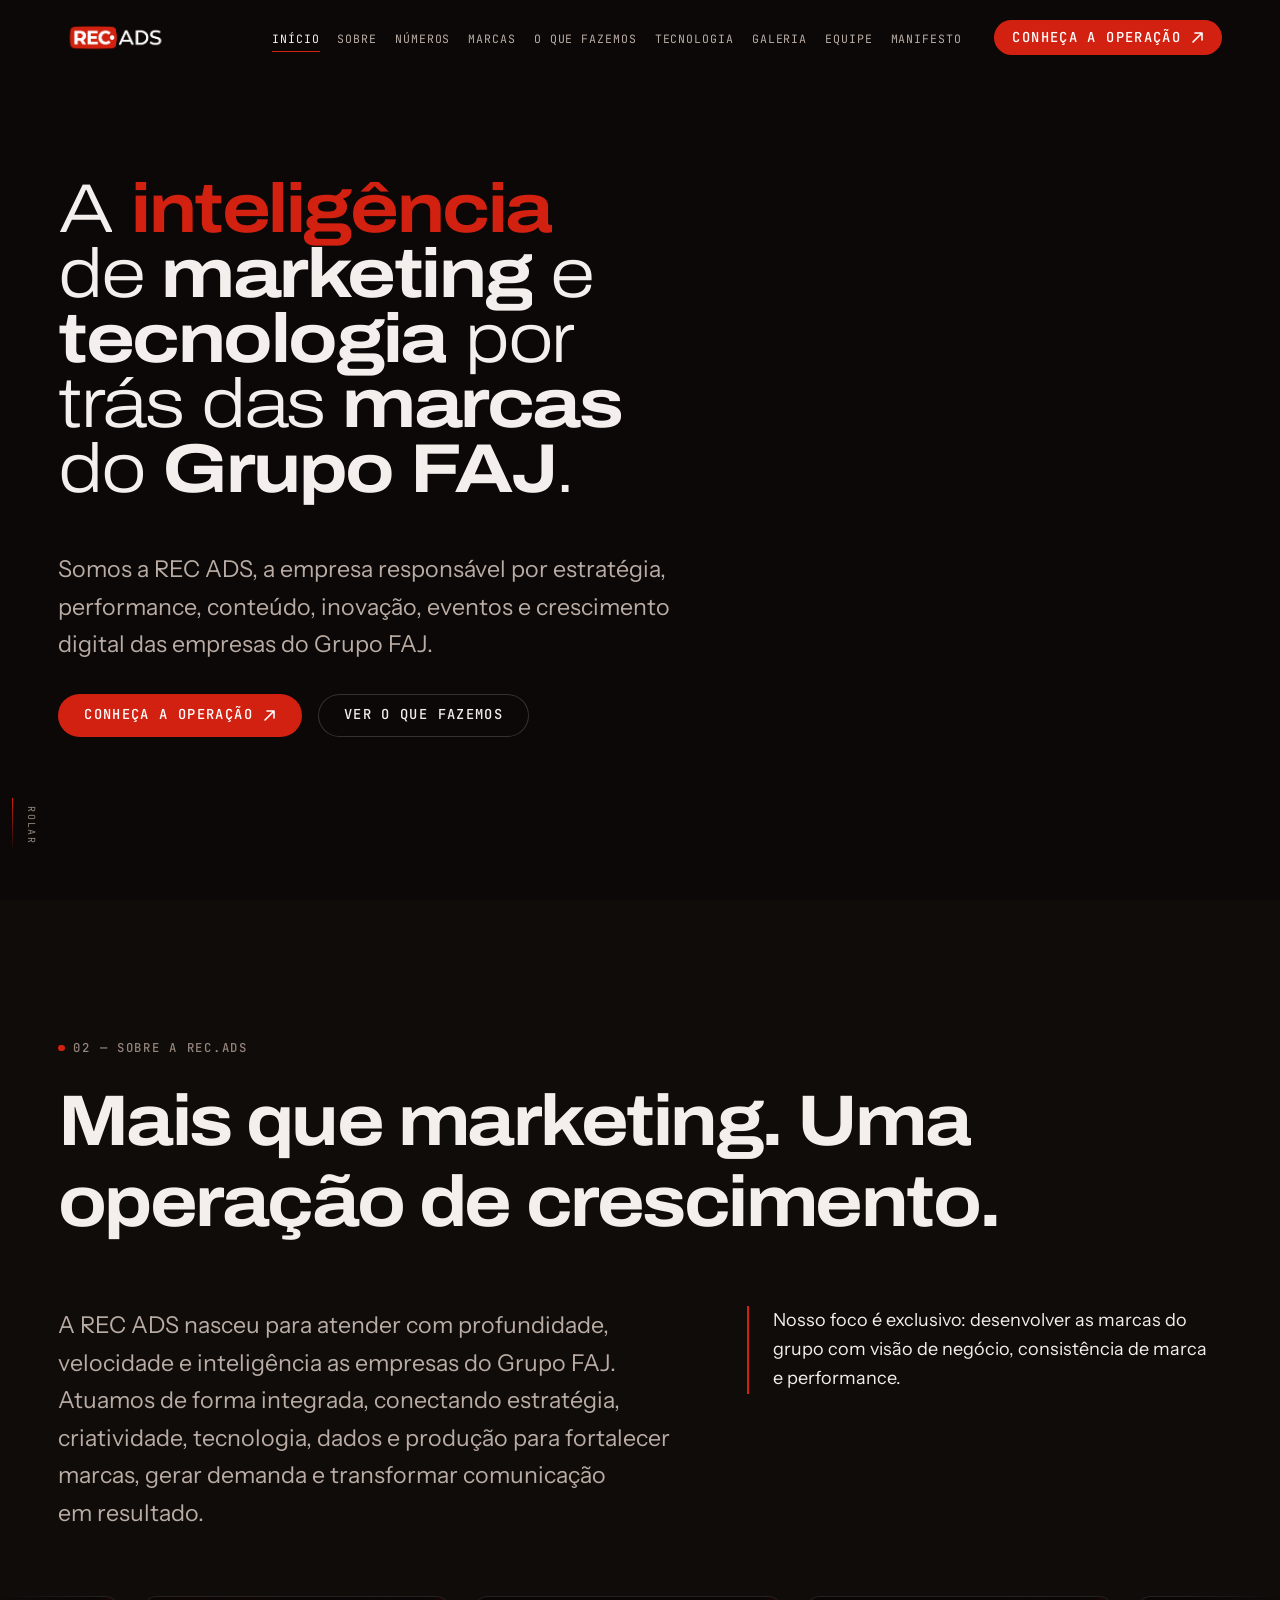
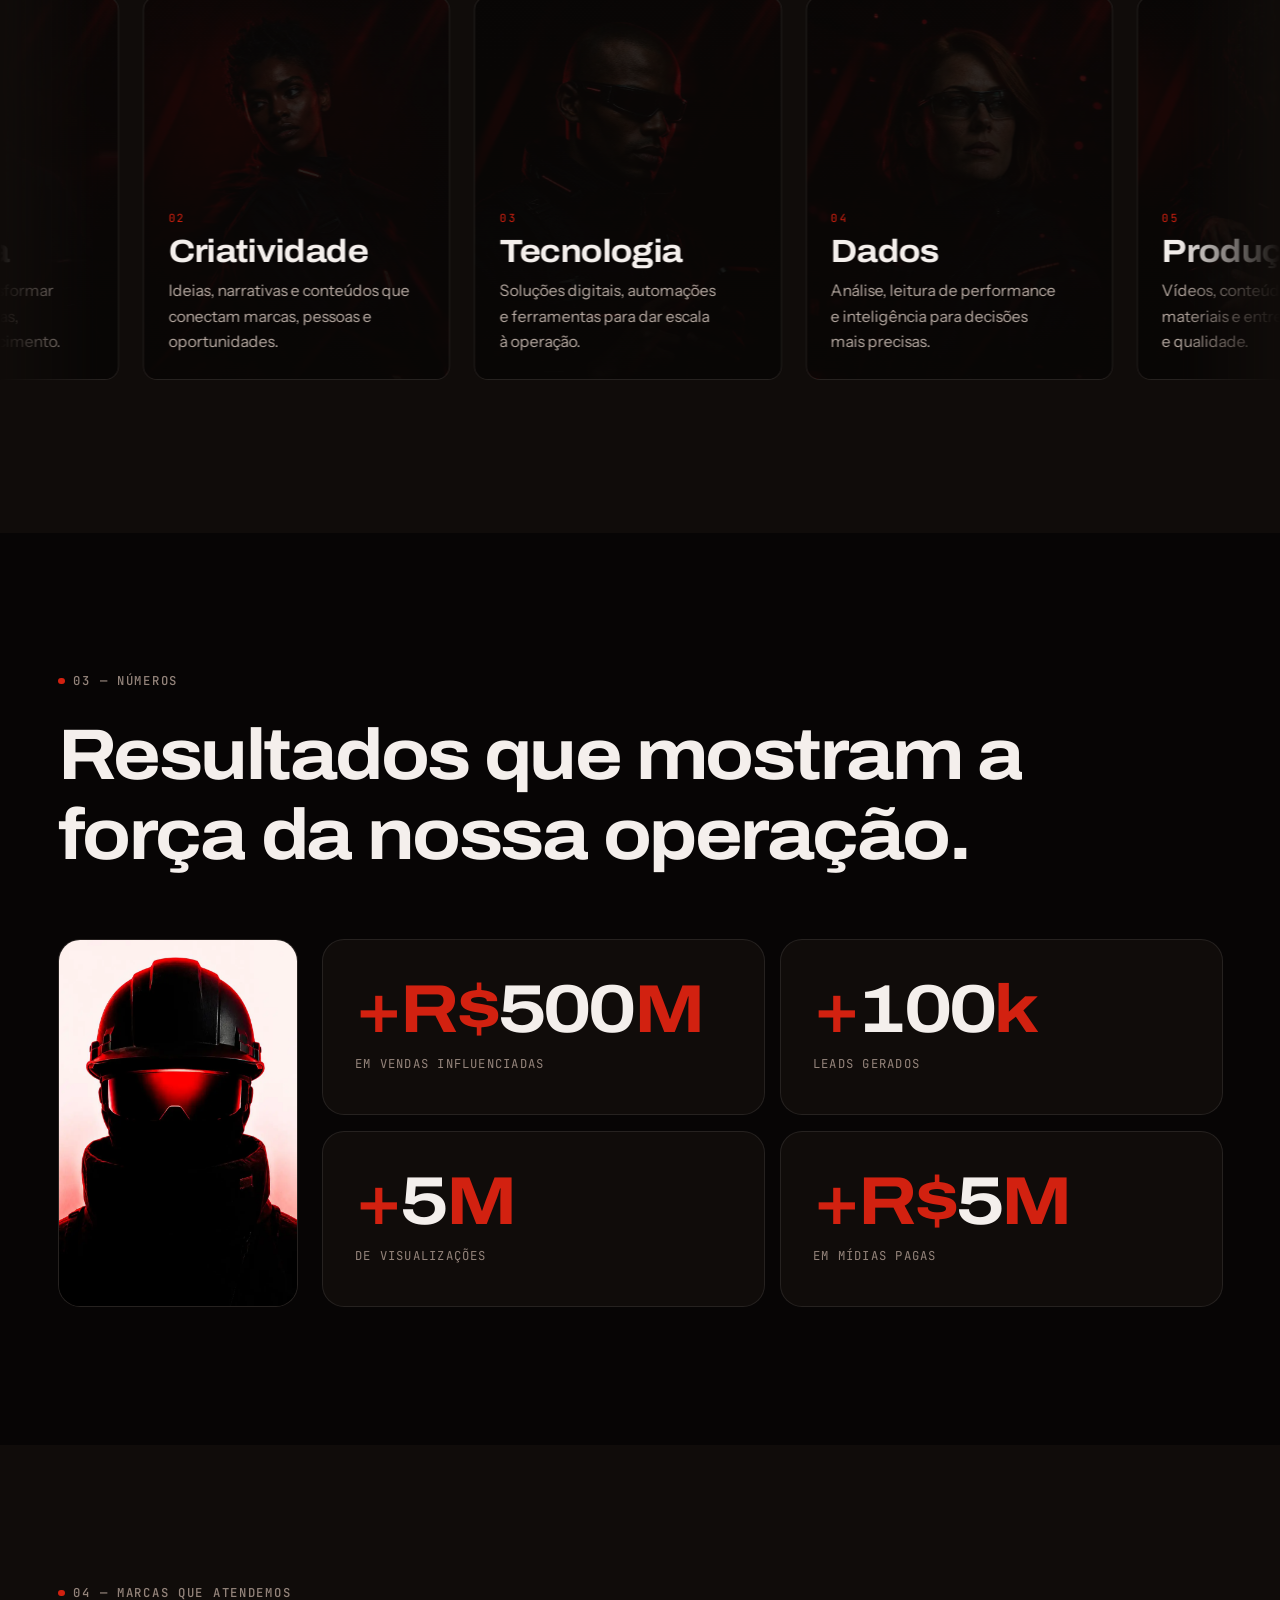
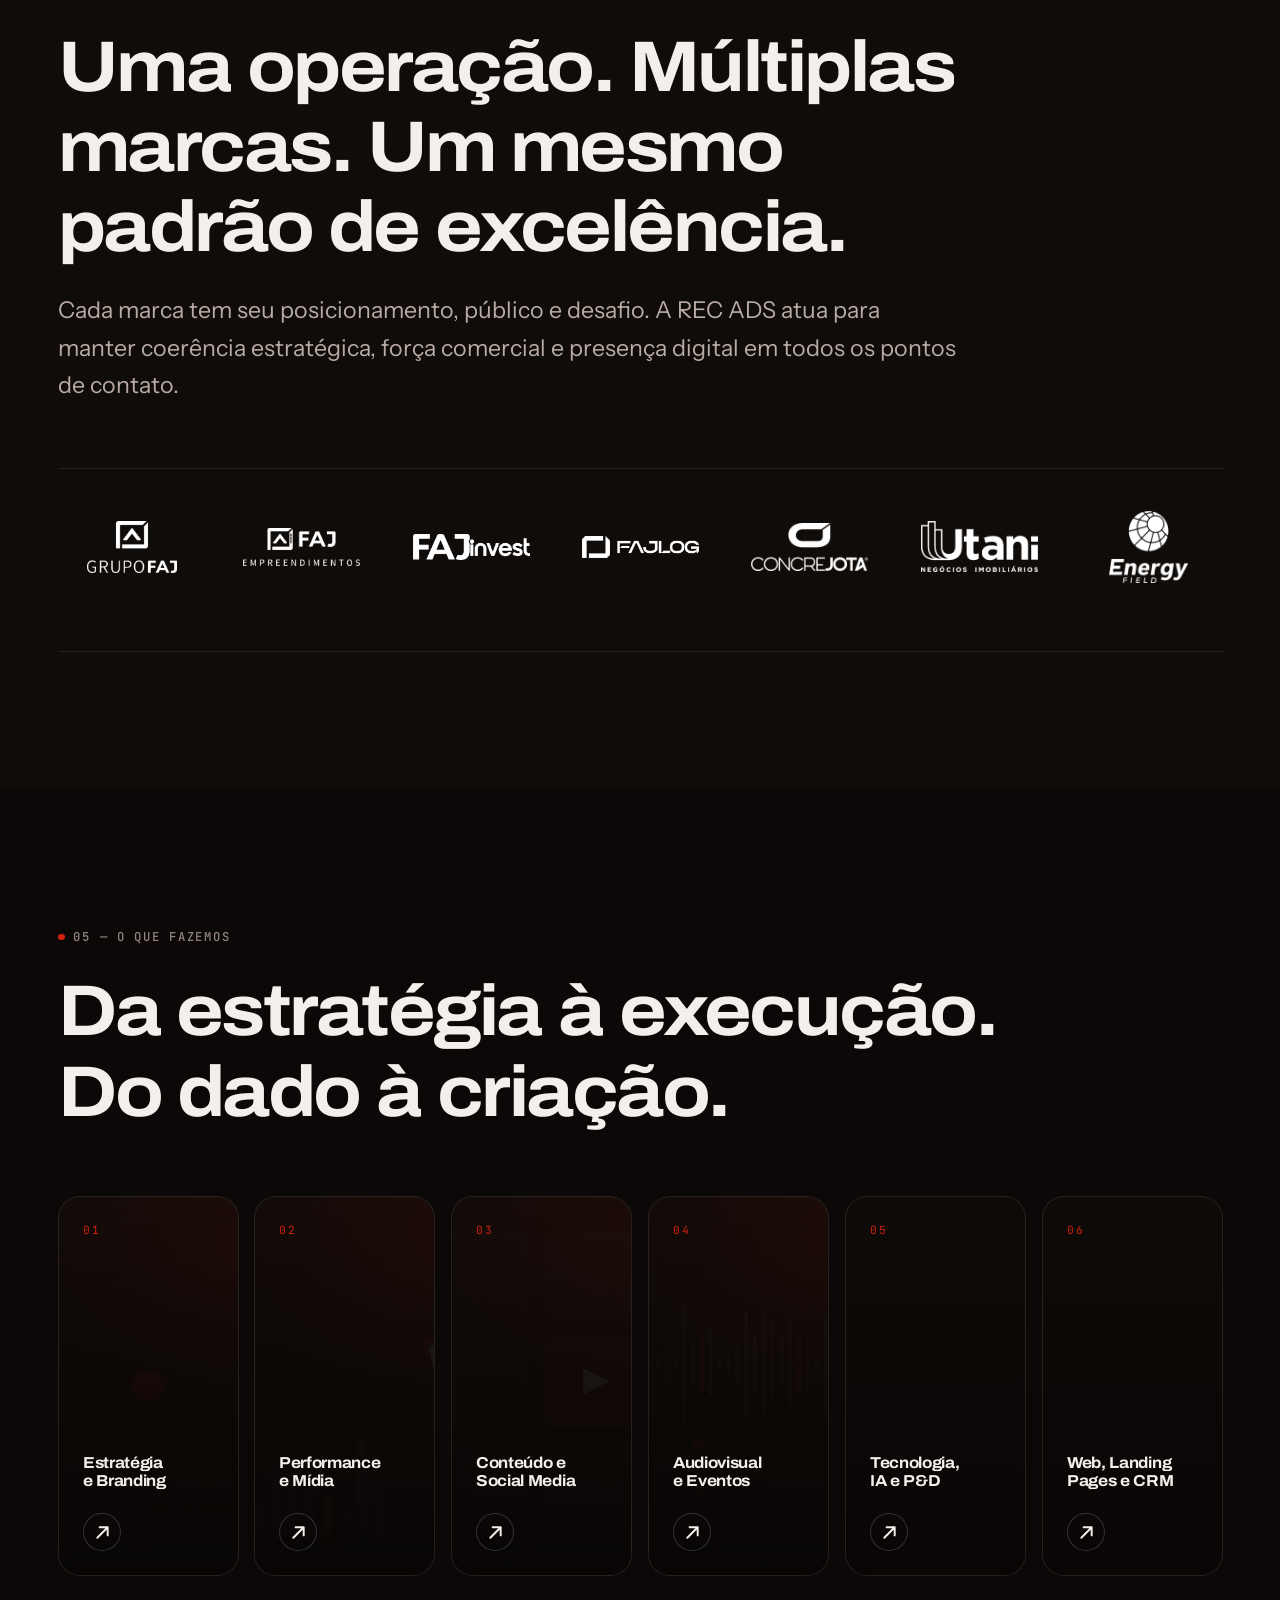
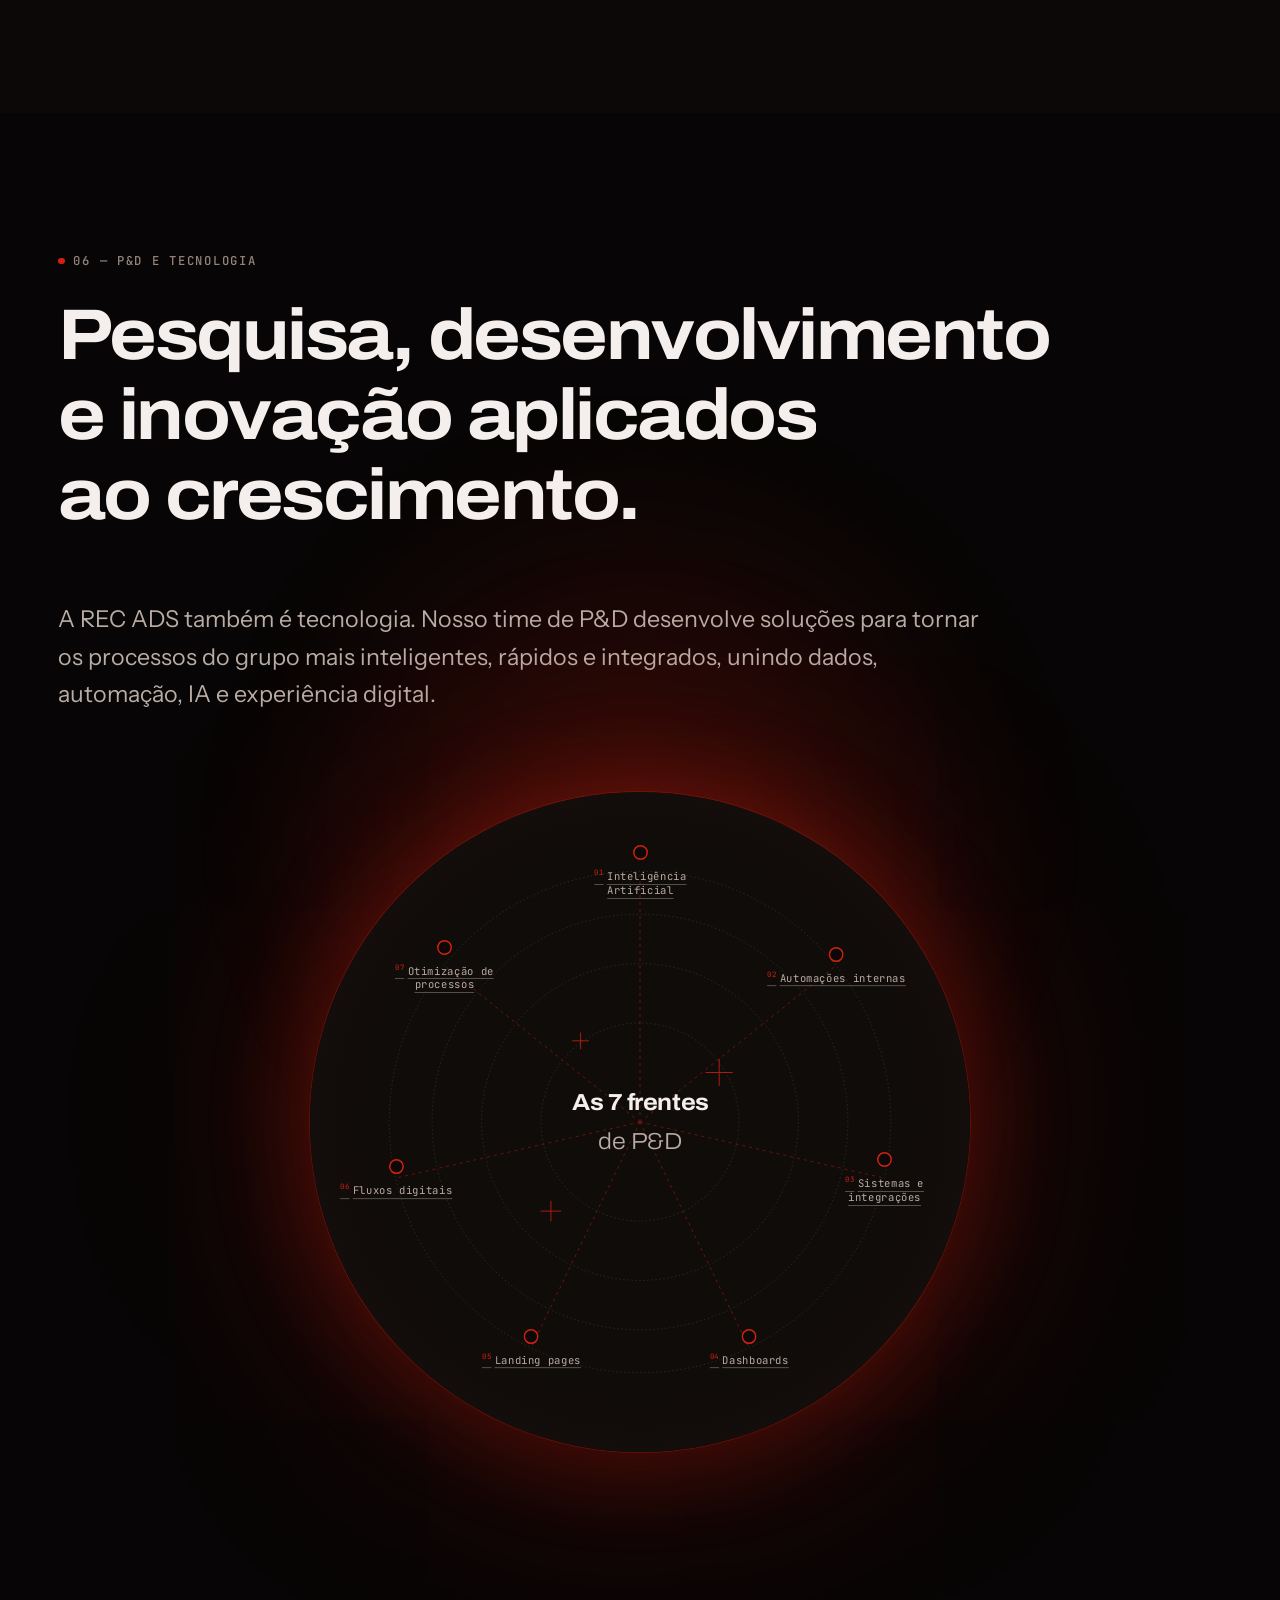
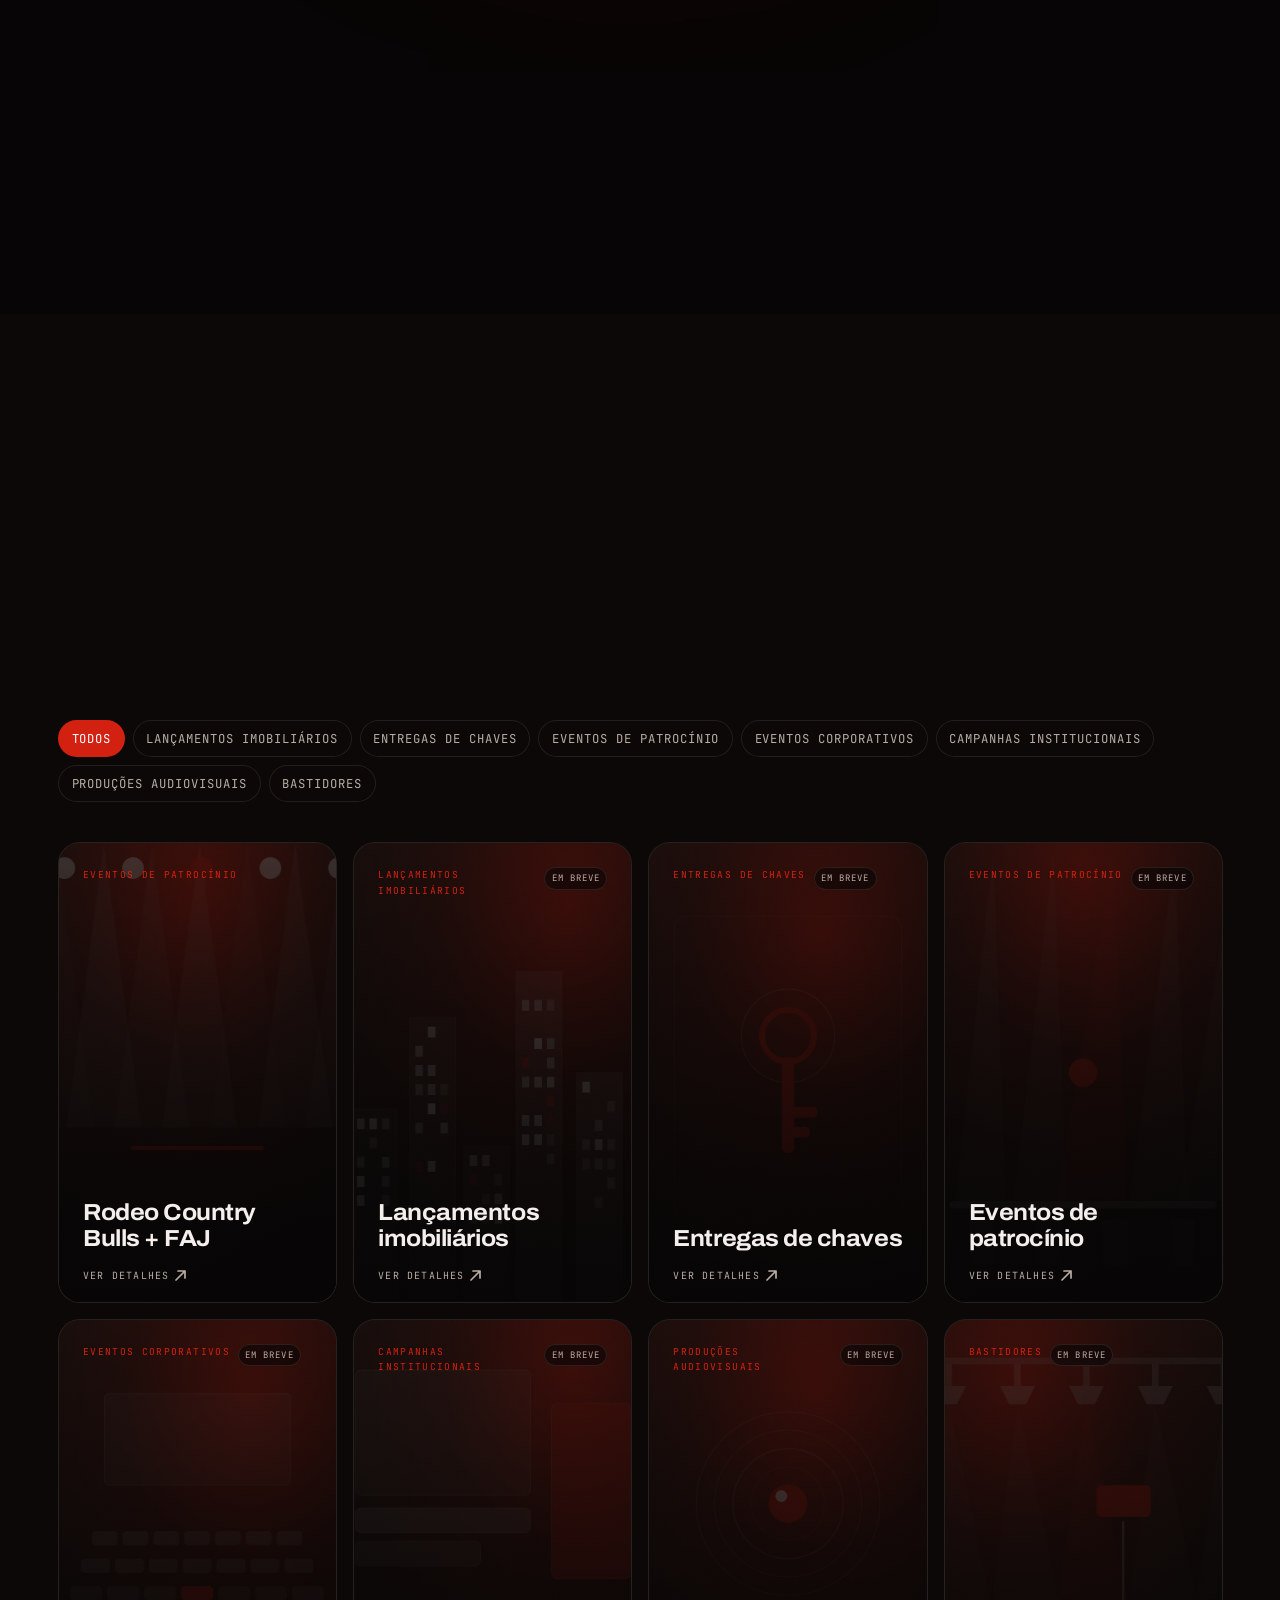
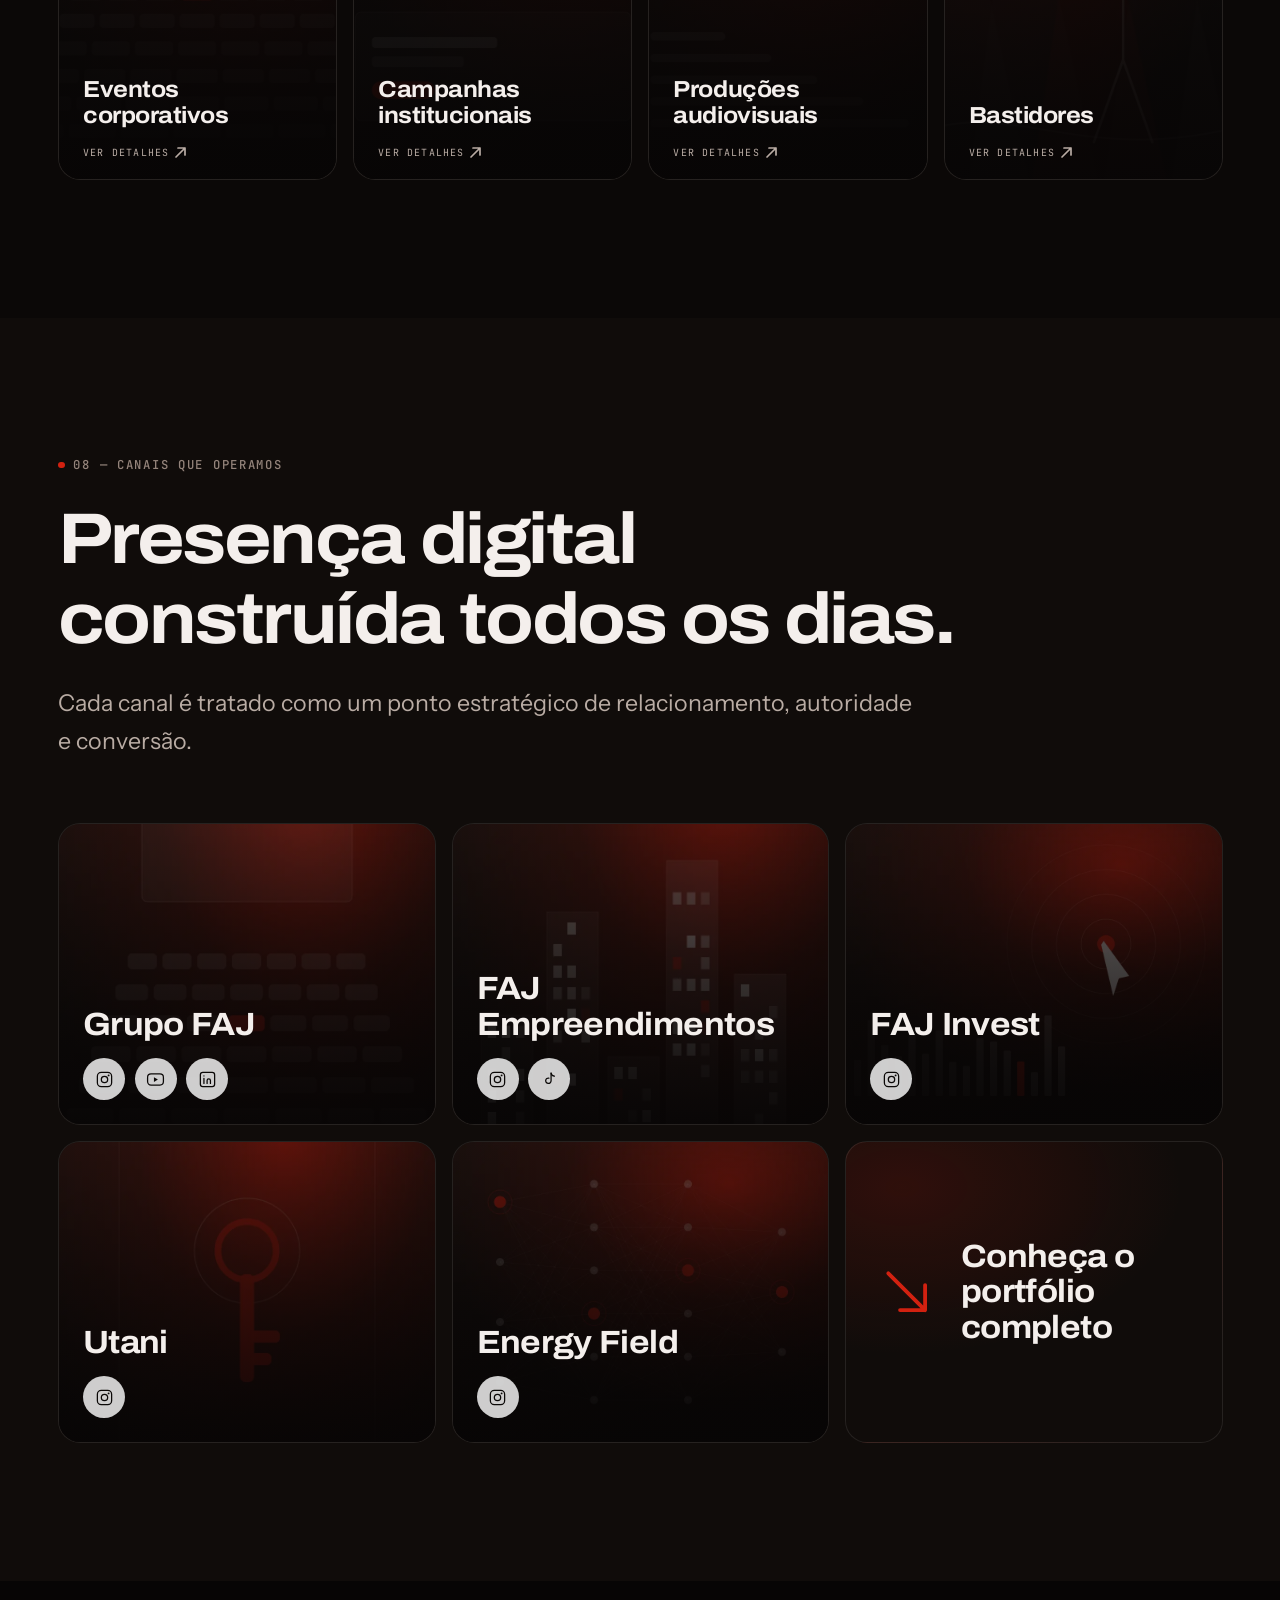
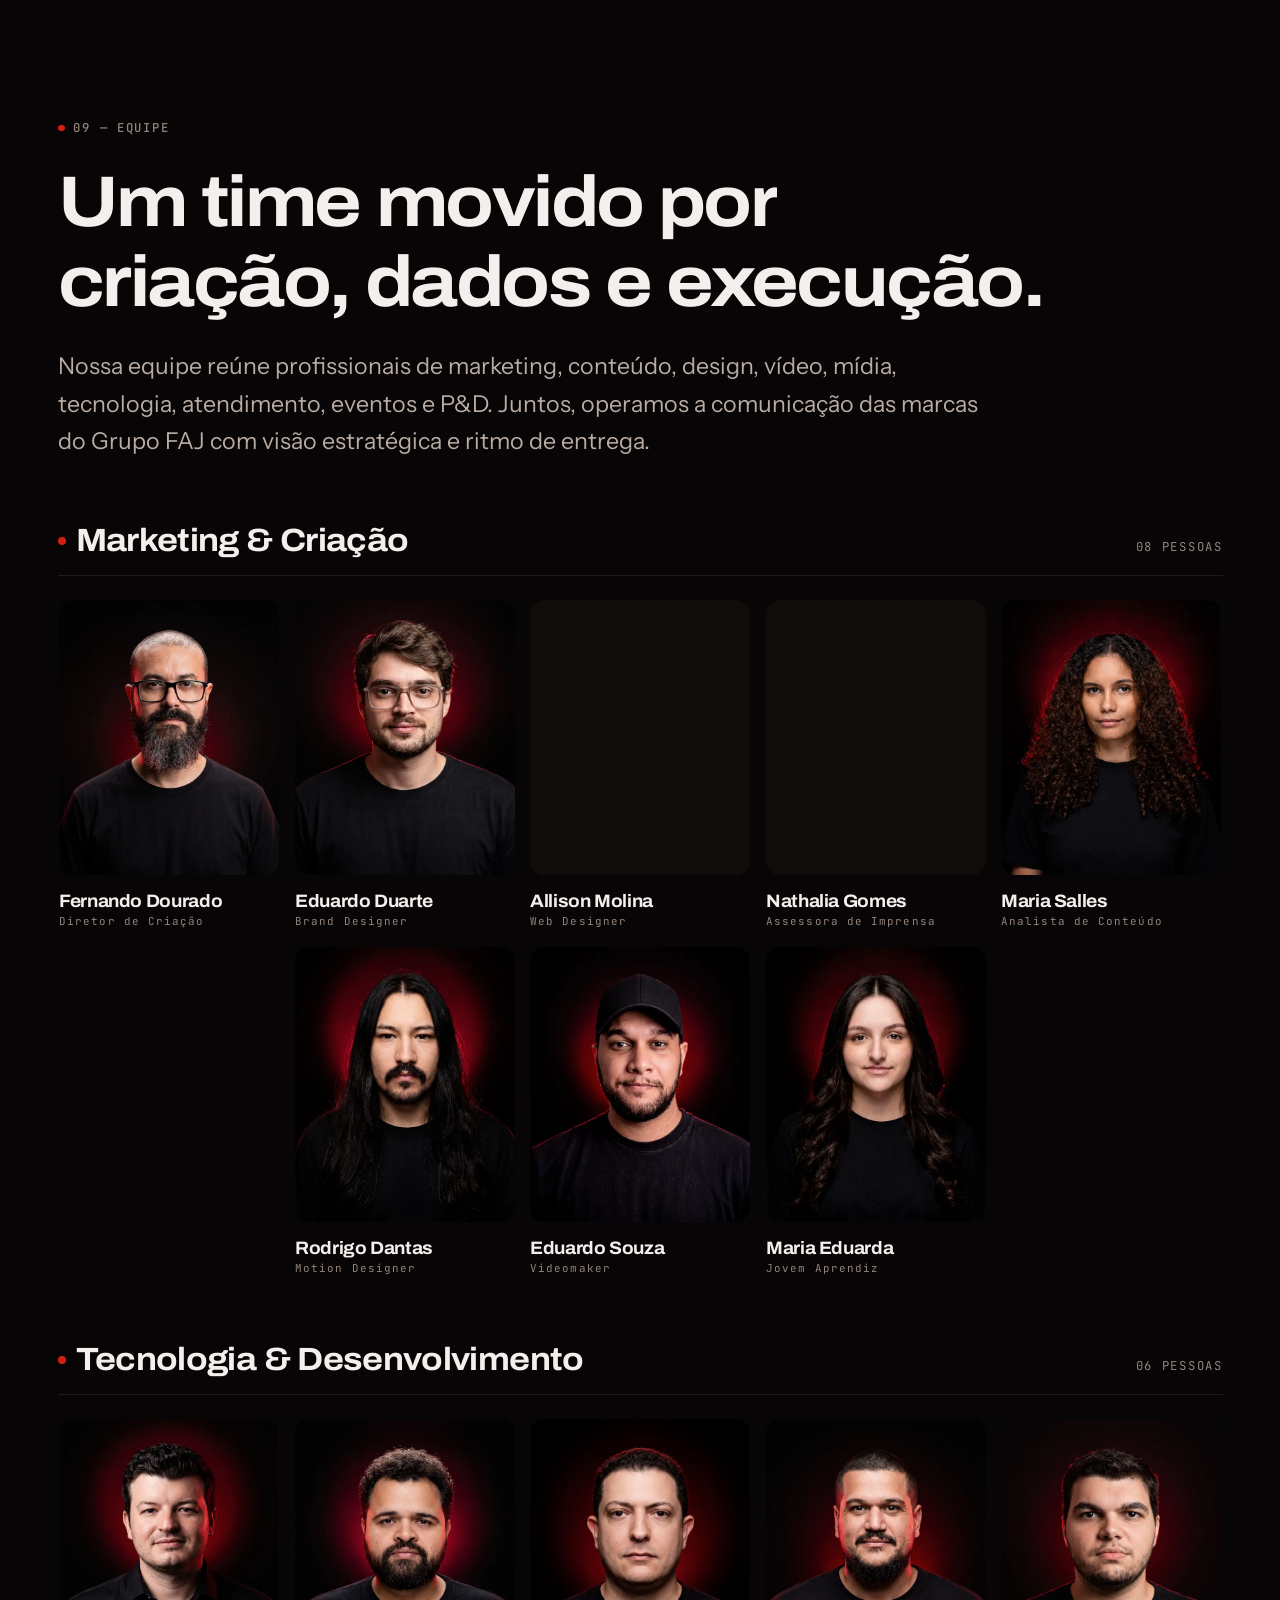
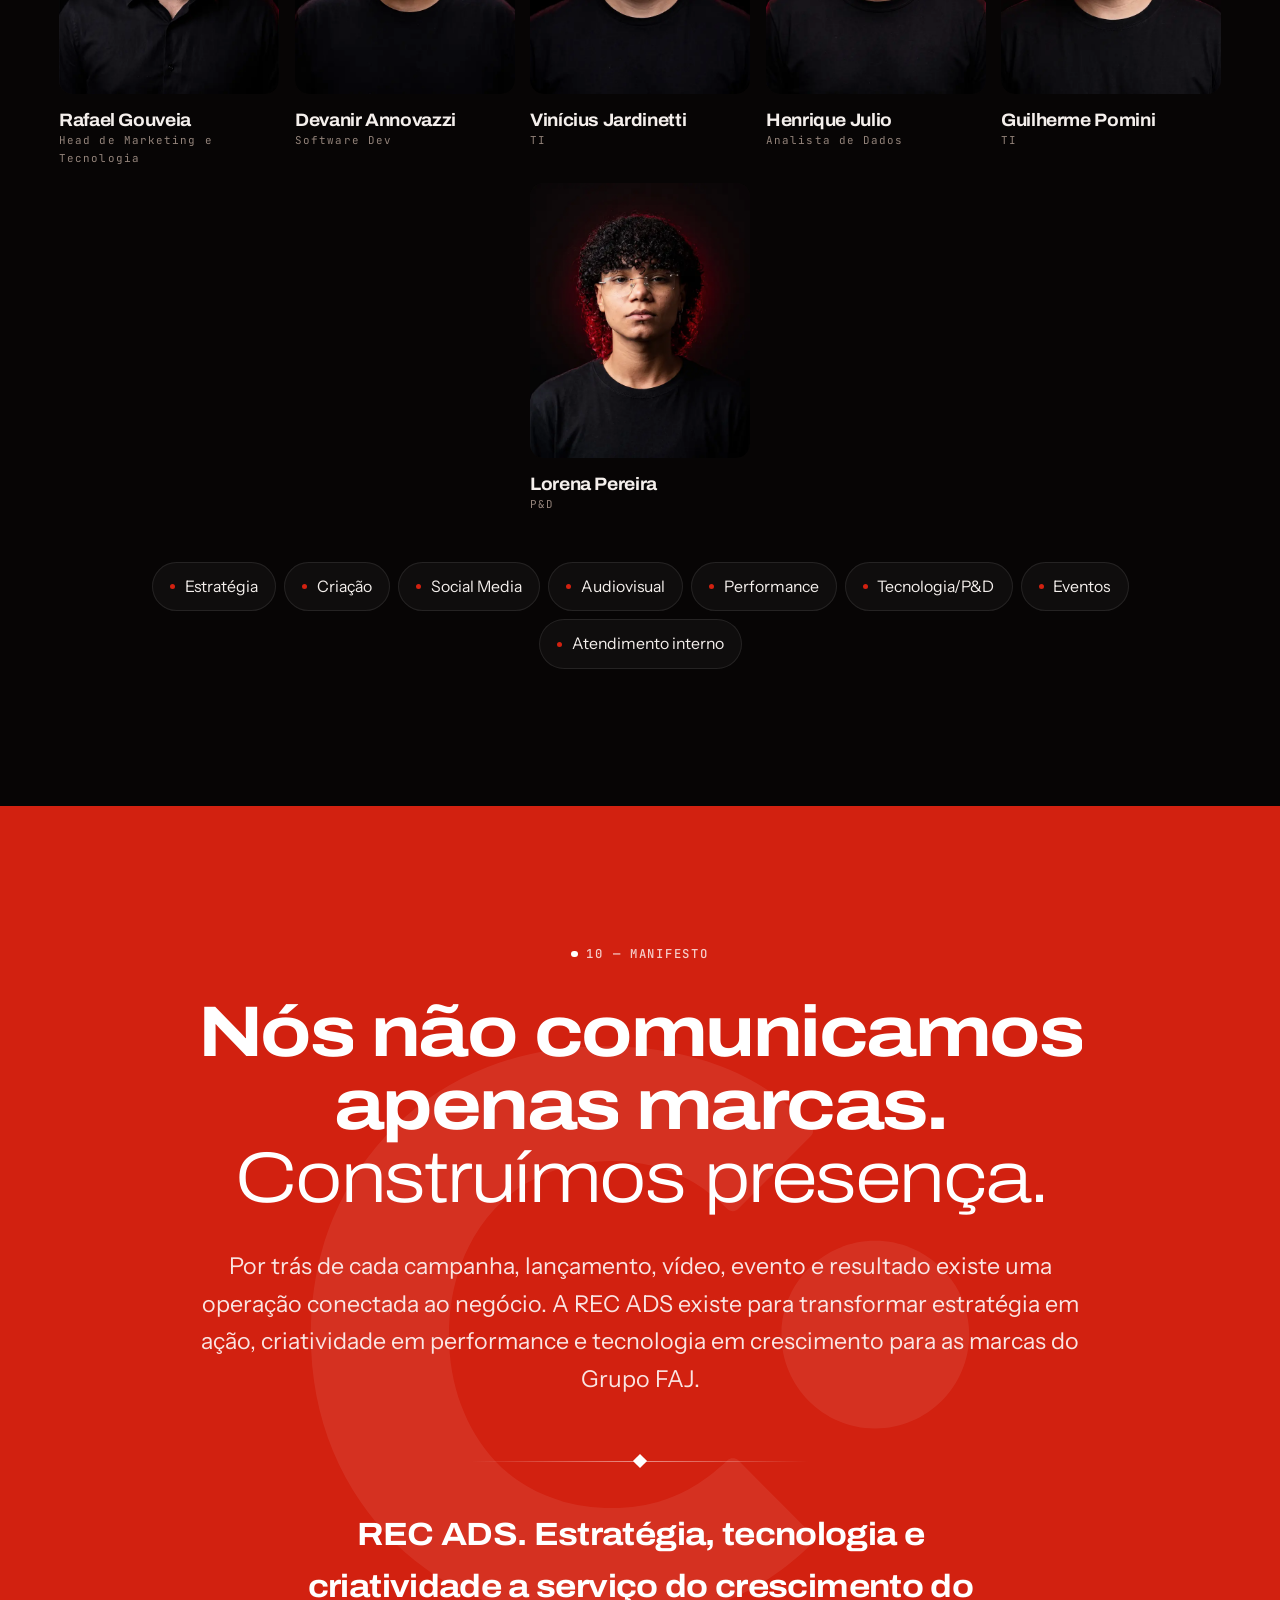
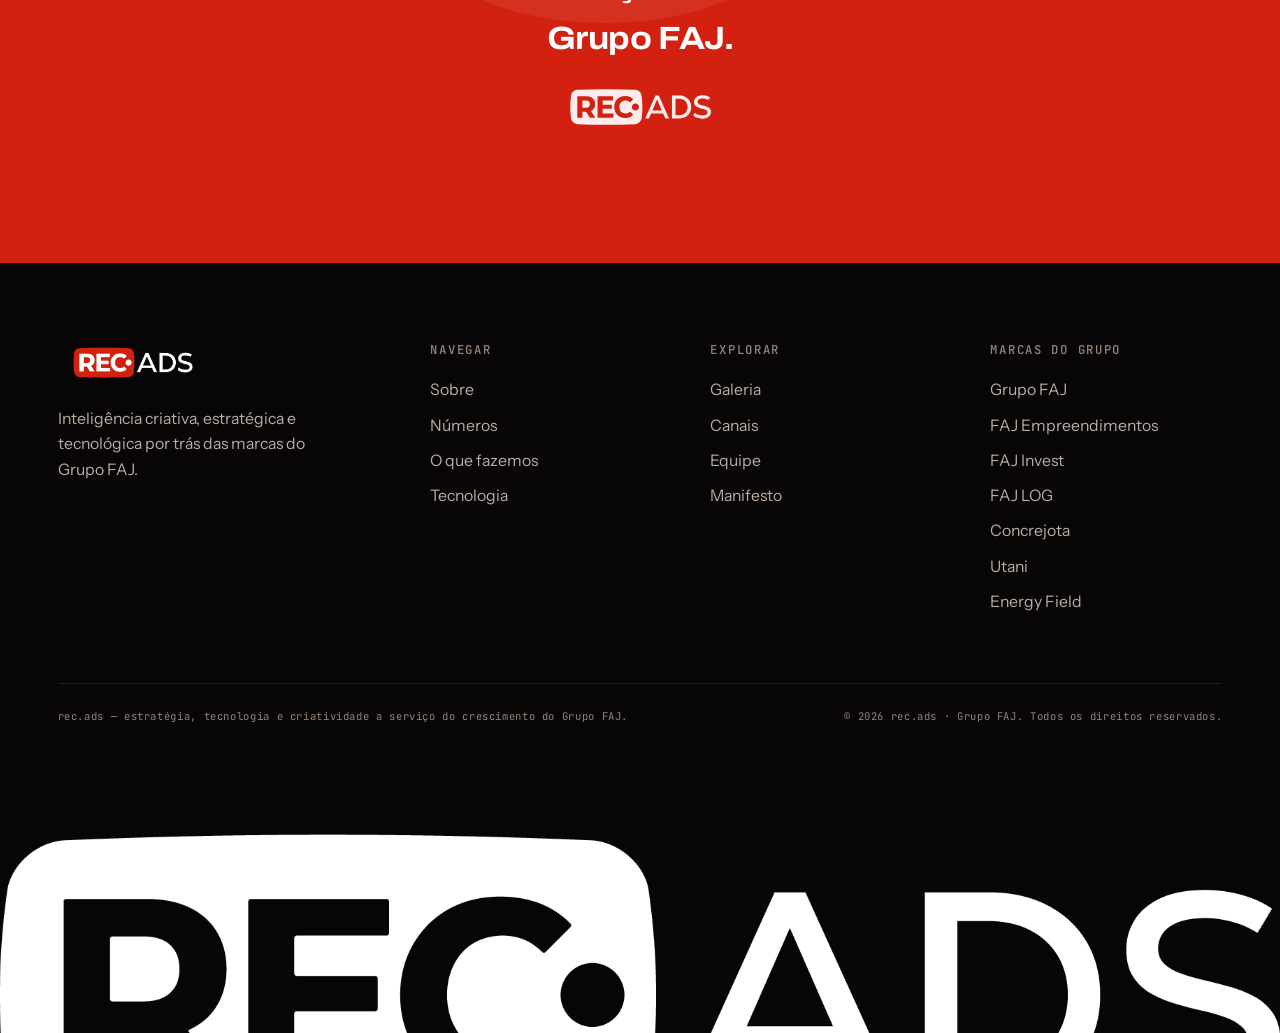
==== docs/index.html @ f7f96b5b "Hero so' com a imagem; numeros com sufixo curto Hero Saem a malha de fundo, o brilho vermelho e os c" ====
<!DOCTYPE html>
<html lang="pt-BR">
<head>
<meta charset="utf-8">
<meta name="viewport" content="width=device-width, initial-scale=1">
<title>rec.ads | Inteligência de Marketing e Tecnologia do Grupo FAJ</title>
<meta name="description" content="A rec.ads é a inteligência criativa, estratégica e tecnológica por trás das marcas do Grupo FAJ, unindo marketing, dados, produção, performance, P&amp;D, eventos e inovação.">
<meta name="theme-color" content="#0b0807">
<meta name="robots" content="index, follow">
<link rel="canonical" href="https://recads.com.br/">

<!-- Open Graph / Twitter -->
<meta property="og:type" content="website">
<meta property="og:locale" content="pt_BR">
<meta property="og:site_name" content="rec.ads">
<meta property="og:title" content="rec.ads | Inteligência de Marketing e Tecnologia do Grupo FAJ">
<meta property="og:description" content="A rec.ads é a inteligência criativa, estratégica e tecnológica por trás das marcas do Grupo FAJ, unindo marketing, dados, produção, performance, P&amp;D, eventos e inovação.">
<meta property="og:url" content="https://recads.com.br/">
<meta property="og:image" content="assets/og/recads-og.png">
<meta property="og:image:width" content="1200">
<meta property="og:image:height" content="630">
<meta property="og:image:alt" content="rec.ads — inteligência criativa, estratégica e tecnológica do Grupo FAJ">
<meta name="twitter:card" content="summary_large_image">
<meta name="twitter:title" content="rec.ads | Inteligência de Marketing e Tecnologia do Grupo FAJ">
<meta name="twitter:description" content="A inteligência criativa, estratégica e tecnológica por trás das marcas do Grupo FAJ.">
<meta name="twitter:image" content="assets/og/recads-og.png">

<link rel="icon" href="assets/logo/favicon.svg" type="image/svg+xml">
<link rel="apple-touch-icon" href="assets/logo/favicon.svg">

<link rel="preconnect" href="https://fonts.googleapis.com">
<link rel="preconnect" href="https://fonts.gstatic.com" crossorigin>
<link rel="stylesheet" href="https://fonts.googleapis.com/css2?family=Archivo:wdth,wght@62..125,100..900&family=Instrument+Sans:wght@400..700&family=JetBrains+Mono:wght@400;500&display=swap">

<link rel="stylesheet" href="assets/css/tokens.css">
<link rel="stylesheet" href="assets/css/style.css">

<script type="application/ld+json">
{
  "@context": "https://schema.org",
  "@type": "Organization",
  "name": "rec.ads",
  "alternateName": "REC.ADS",
  "url": "https://recads.com.br/",
  "logo": "assets/logo/recads-horizontal.svg",
  "description": "Empresa do Grupo FAJ responsável por marketing, tecnologia, dados, produção, performance, P&D, eventos e inteligência de marca.",
  "parentOrganization": { "@type": "Organization", "name": "Grupo FAJ" }
}
</script>
</head>

<body>
<a class="skip-link" href="#main">Pular para o conteúdo</a>

<!-- ====================================================== HEADER ======== -->
<header class="header" id="header">
  <div class="wrap header__inner">
    <!-- lockup oficial enviado pelo cliente -->
    <a class="header__logo" href="#inicio" aria-label="rec.ads — início">
      <picture>
        <source type="image/webp" srcset="assets/logo/logotipo-rec-ads.webp">
        <img src="assets/logo/logotipo-rec-ads.png" alt="rec.ads" width="949" height="246">
      </picture>
    </a>

    <nav class="nav" aria-label="Navegação principal">
      <ul class="nav__list">
        <li><a class="nav__link" href="#inicio">Início</a></li>
        <li><a class="nav__link" href="#sobre">Sobre</a></li>
        <li><a class="nav__link" href="#numeros">Números</a></li>
        <li><a class="nav__link" href="#marcas">Marcas</a></li>
        <li><a class="nav__link" href="#fazemos">O que fazemos</a></li>
        <li><a class="nav__link" href="#tecnologia">Tecnologia</a></li>
        <li><a class="nav__link" href="#galeria">Galeria</a></li>
        <li><a class="nav__link" href="#equipe">Equipe</a></li>
        <li><a class="nav__link" href="#manifesto">Manifesto</a></li>
      </ul>
    </nav>

    <a class="btn btn--sm header__cta" href="#sobre">
      Conheça a operação
      <svg class="btn__arrow" width="13" height="13" viewBox="0 0 13 13" fill="none" aria-hidden="true">
        <path d="M2 11 11 2M11 2H4M11 2v7" stroke="currentColor" stroke-width="1.6" stroke-linecap="round" stroke-linejoin="round"/>
      </svg>
    </a>

    <button class="burger" id="burger" aria-label="Abrir menu" aria-expanded="false" aria-controls="menu">
      <span></span><span></span><span></span>
    </button>
  </div>
</header>

<!-- menu mobile -->
<div class="menu" id="menu" aria-hidden="true">
  <nav aria-label="Navegação mobile">
    <ul class="menu__list">
      <li><a class="menu__link" href="#inicio"><span class="menu__num">01</span> Início</a></li>
      <li><a class="menu__link" href="#sobre"><span class="menu__num">02</span> Sobre</a></li>
      <li><a class="menu__link" href="#numeros"><span class="menu__num">03</span> Números</a></li>
      <li><a class="menu__link" href="#marcas"><span class="menu__num">04</span> Marcas</a></li>
      <li><a class="menu__link" href="#fazemos"><span class="menu__num">05</span> O que fazemos</a></li>
      <li><a class="menu__link" href="#tecnologia"><span class="menu__num">06</span> Tecnologia</a></li>
      <li><a class="menu__link" href="#galeria"><span class="menu__num">07</span> Galeria</a></li>
      <li><a class="menu__link" href="#equipe"><span class="menu__num">08</span> Equipe</a></li>
      <li><a class="menu__link" href="#manifesto"><span class="menu__num">09</span> Manifesto</a></li>
    </ul>
  </nav>
  <div class="menu__foot">
    <span class="eyebrow">rec.ads — Grupo FAJ</span>
  </div>
</div>

<main id="main">

<!-- ======================================================== HERO ======== -->
<section class="hero" id="inicio">
  <!-- Banner do hero. O sujeito esta' a direita e os dois tercos da esquerda
       sao pretos: e' onde o titulo vive. O veu por cima garante o contraste
       do texto e o degrade a direita costura a foto com o fundo da pagina. -->
  <picture class="hero__banner" aria-hidden="true">
    <source type="image/webp" media="(min-width: 1200px)" srcset="assets/img/hero/banner@2x.webp">
    <source type="image/webp" srcset="assets/img/hero/banner.webp">
    <img src="assets/img/hero/banner.jpg" alt="" width="1920" height="1080"
         fetchpriority="high" decoding="async">
  </picture>
  <span class="hero__veu" aria-hidden="true"></span>

  <div class="wrap">
    <div class="hero__grid">
      <!-- Contraste de peso: light nas palavras de ligacao, bold nas que
           carregam a mensagem. Archivo e' variavel (100-900), entao os dois
           pesos vem do mesmo arquivo ja' carregado. -->
      <h1 class="hero__title" data-split>
        A <strong class="hl">inteligência</strong> de
        <strong>marketing</strong> e <strong>tecnologia</strong>
        por trás das <strong>marcas</strong>
        do <strong>Grupo FAJ</strong>.
      </h1>

      <div style="display: grid; gap: var(--sp-4)">
        <p class="hero__lead" data-reveal style="--reveal-delay: 220ms">
          Somos a REC ADS, a empresa responsável por estratégia, performance, conteúdo,
          inovação, eventos e crescimento digital das empresas do Grupo FAJ.
        </p>

        <div class="hero__actions" data-reveal style="--reveal-delay: 320ms">
          <a class="btn" href="#sobre">
            Conheça a operação
            <svg class="btn__arrow" width="13" height="13" viewBox="0 0 13 13" fill="none" aria-hidden="true">
              <path d="M2 11 11 2M11 2H4M11 2v7" stroke="currentColor" stroke-width="1.6" stroke-linecap="round" stroke-linejoin="round"/>
            </svg>
          </a>
          <a class="btn btn--ghost" href="#fazemos">Ver o que fazemos</a>
        </div>
      </div>
    </div>

    <div class="hero__foot" data-reveal style="--reveal-delay: 420ms">
      <!-- A frase aparece 2x por faixa (e 2 faixas) para o loop nao abrir
           buraco: cada faixa precisa cobrir a largura do container. -->
      <div class="marquee" style="--speed: 46s">
        <div class="marquee__track">
          <p class="hero__equation">
            <b>marketing</b><span class="plus">+</span><b>tecnologia</b><span class="plus">+</span><b>dados</b><span class="plus">+</span><b>produção</b><span class="plus">+</span><b>performance</b><span class="plus">+</span><b>P&amp;D</b><span class="plus">+</span><b>eventos</b><span class="plus">+</span><b>inteligência de marca</b><span class="plus">+</span>
          </p>
          <p class="hero__equation" aria-hidden="true">
            <b>marketing</b><span class="plus">+</span><b>tecnologia</b><span class="plus">+</span><b>dados</b><span class="plus">+</span><b>produção</b><span class="plus">+</span><b>performance</b><span class="plus">+</span><b>P&amp;D</b><span class="plus">+</span><b>eventos</b><span class="plus">+</span><b>inteligência de marca</b><span class="plus">+</span>
          </p>
        </div>
        <div class="marquee__track" aria-hidden="true">
          <p class="hero__equation">
            <b>marketing</b><span class="plus">+</span><b>tecnologia</b><span class="plus">+</span><b>dados</b><span class="plus">+</span><b>produção</b><span class="plus">+</span><b>performance</b><span class="plus">+</span><b>P&amp;D</b><span class="plus">+</span><b>eventos</b><span class="plus">+</span><b>inteligência de marca</b><span class="plus">+</span>
          </p>
          <p class="hero__equation">
            <b>marketing</b><span class="plus">+</span><b>tecnologia</b><span class="plus">+</span><b>dados</b><span class="plus">+</span><b>produção</b><span class="plus">+</span><b>performance</b><span class="plus">+</span><b>P&amp;D</b><span class="plus">+</span><b>eventos</b><span class="plus">+</span><b>inteligência de marca</b><span class="plus">+</span>
          </p>
        </div>
      </div>
    </div>
  </div>

  <span class="scroll-cue" aria-hidden="true">rolar</span>
</section>

<!-- ======================================================= SOBRE ======== -->
<section class="section section--surface" id="sobre">
  <div class="wrap">
    <div class="section-head">
      <p class="eyebrow" data-reveal>02 — Sobre a rec.ads</p>
      <h2 class="section-head__title" data-split>Mais que marketing. Uma operação de crescimento.</h2>
    </div>

    <div class="about__grid">
      <p class="about__body" data-reveal>
        A REC ADS nasceu para atender com profundidade, velocidade e inteligência as
        empresas do Grupo FAJ. Atuamos de forma integrada, conectando estratégia,
        criatividade, tecnologia, dados e produção para fortalecer marcas, gerar demanda
        e transformar comunicação em resultado.
      </p>
      <p class="about__note" data-reveal style="--reveal-delay: 140ms">
        Nosso foco é exclusivo: desenvolver as marcas do grupo com visão de negócio,
        consistência de marca e performance.
      </p>
    </div>
  </div>

  <!-- Vitrine dos pilares. As imagens de fundo sao provisorias: composicoes
       geradas na paleta da marca, em docs/assets/img/pilares/. Para trocar por
       foto real, substituir os arquivos de mesmo nome (proporcao 3:4). -->
  <div class="pilares fita" data-fita data-reveal>
    <div class="fita__pista">

      <article class="pilar">
        <picture>
          <source type="image/webp" srcset="assets/img/pilares/estrategia.webp">
          <img class="pilar__bg" src="assets/img/pilares/estrategia.jpg" alt="" aria-hidden="true"
               width="900" height="1200" loading="lazy" decoding="async">
        </picture>
        <span class="pilar__veu" aria-hidden="true"></span>
        <div class="pilar__body">
          <span class="pilar__n">01</span>
          <h3 class="pilar__t">Estratégia</h3>
          <p class="pilar__d">Direção clara para transformar objetivos em campanhas, posicionamento e crescimento.</p>
        </div>
      </article>

      <article class="pilar">
        <picture>
          <source type="image/webp" srcset="assets/img/pilares/criatividade.webp">
          <img class="pilar__bg" src="assets/img/pilares/criatividade.jpg" alt="" aria-hidden="true"
               width="900" height="1200" loading="lazy" decoding="async">
        </picture>
        <span class="pilar__veu" aria-hidden="true"></span>
        <div class="pilar__body">
          <span class="pilar__n">02</span>
          <h3 class="pilar__t">Criatividade</h3>
          <p class="pilar__d">Ideias, narrativas e conteúdos que conectam marcas, pessoas e oportunidades.</p>
        </div>
      </article>

      <article class="pilar">
        <picture>
          <source type="image/webp" srcset="assets/img/pilares/tecnologia.webp">
          <img class="pilar__bg" src="assets/img/pilares/tecnologia.jpg" alt="" aria-hidden="true"
               width="900" height="1200" loading="lazy" decoding="async">
        </picture>
        <span class="pilar__veu" aria-hidden="true"></span>
        <div class="pilar__body">
          <span class="pilar__n">03</span>
          <h3 class="pilar__t">Tecnologia</h3>
          <p class="pilar__d">Soluções digitais, automações e ferramentas para dar escala à operação.</p>
        </div>
      </article>

      <article class="pilar">
        <picture>
          <source type="image/webp" srcset="assets/img/pilares/dados.webp">
          <img class="pilar__bg" src="assets/img/pilares/dados.jpg" alt="" aria-hidden="true"
               width="900" height="1200" loading="lazy" decoding="async">
        </picture>
        <span class="pilar__veu" aria-hidden="true"></span>
        <div class="pilar__body">
          <span class="pilar__n">04</span>
          <h3 class="pilar__t">Dados</h3>
          <p class="pilar__d">Análise, leitura de performance e inteligência para decisões mais precisas.</p>
        </div>
      </article>

      <article class="pilar">
        <picture>
          <source type="image/webp" srcset="assets/img/pilares/producao.webp">
          <img class="pilar__bg" src="assets/img/pilares/producao.jpg" alt="" aria-hidden="true"
               width="900" height="1200" loading="lazy" decoding="async">
        </picture>
        <span class="pilar__veu" aria-hidden="true"></span>
        <div class="pilar__body">
          <span class="pilar__n">05</span>
          <h3 class="pilar__t">Produção</h3>
          <p class="pilar__d">Vídeos, conteúdos, coberturas, materiais e entregas com ritmo e qualidade.</p>
        </div>
      </article>

      <article class="pilar">
        <picture>
          <source type="image/webp" srcset="assets/img/pilares/performance.webp">
          <img class="pilar__bg" src="assets/img/pilares/performance.jpg" alt="" aria-hidden="true"
               width="900" height="1200" loading="lazy" decoding="async">
        </picture>
        <span class="pilar__veu" aria-hidden="true"></span>
        <div class="pilar__body">
          <span class="pilar__n">06</span>
          <h3 class="pilar__t">Performance</h3>
          <p class="pilar__d">Campanhas, mídia paga, funis e otimizações focadas em resultado.</p>
        </div>
      </article>

    </div>
  </div>
</section>


<!-- ====================================================== NÚMEROS ======= -->
<section class="section section--deep" id="numeros">
  <div class="wrap">
    <div class="section-head">
      <p class="eyebrow" data-reveal>03 — Números</p>
      <h2 class="section-head__title" data-split>Resultados que mostram a força da nossa operação.</h2>
    </div>

    <!-- Foto estreita a esquerda, numeros a direita. -->
    <div class="numeros" data-reveal>
      <figure class="numeros__foto">
        <picture>
          <source type="image/webp" srcset="assets/img/numeros/operacao.webp">
          <img src="assets/img/numeros/operacao.jpg" alt="" aria-hidden="true"
               width="800" height="1476" loading="lazy" decoding="async">
        </picture>
      </figure>

      <div class="stats">
      <article class="stat">
        <p class="stat__v"><span class="stat__pre">+R$</span><span class="counter" data-to="500">0</span><span class="stat__suf">M</span></p>
        <p class="stat__l">em vendas influenciadas</p>
      </article>
      <article class="stat">
        <p class="stat__v"><span class="stat__pre">+</span><span class="counter" data-to="100">0</span><span class="stat__suf">k</span></p>
        <p class="stat__l">leads gerados</p>
      </article>
      <article class="stat">
        <p class="stat__v"><span class="stat__pre">+</span><span class="counter" data-to="5">0</span><span class="stat__suf">M</span></p>
        <p class="stat__l">de visualizações</p>
      </article>
      <article class="stat">
        <p class="stat__v"><span class="stat__pre">+R$</span><span class="counter" data-to="5">0</span><span class="stat__suf">M</span></p>
        <p class="stat__l">em mídias pagas</p>
      </article>
      </div>
    </div>
  </div>
</section>

<!-- ======================================================= MARCAS ======= -->
<section class="section section--surface" id="marcas">
  <div class="wrap">
    <div class="section-head">
      <p class="eyebrow" data-reveal>04 — Marcas que atendemos</p>
      <h2 class="section-head__title" data-split>Uma operação. Múltiplas marcas. Um mesmo padrão de excelência.</h2>
      <p class="section-head__lead" data-reveal style="--reveal-delay: 160ms">
        Cada marca tem seu posicionamento, público e desafio. A REC ADS atua para manter
        coerência estratégica, força comercial e presença digital em todos os pontos de contato.
      </p>
    </div>
  </div>

  <!-- Parede fixa, sem movimento: os seis logos ficam parados na mesma coluna
       do titulo. Em repouso aparecem em branco, para o conjunto ler como um
       bloco so'; no hover cada um volta a sua cor. -->
  <div class="wrap">
    <div class="brands" data-reveal>
      <div class="brands__linha">
        <a class="brand" href="https://grupofaj.com.br" target="_blank" rel="noopener">
          <picture class="brand__logo">
            <source type="image/webp" srcset="assets/img/marcas/grupo-faj.webp">
            <img src="assets/img/marcas/grupo-faj.png" alt="Grupo FAJ" width="260" height="150" loading="lazy" decoding="async">
          </picture>
          <span class="brand__tag">holding</span>
        </a>
        <a class="brand" href="https://fajempreendimentos.com" target="_blank" rel="noopener">
          <picture class="brand__logo">
            <source type="image/webp" srcset="assets/img/marcas/faj-empreendimentos.webp">
            <img src="assets/img/marcas/faj-empreendimentos.png" alt="FAJ Empreendimentos" width="324" height="104" loading="lazy" decoding="async">
          </picture>
          <span class="brand__tag">incorporação</span>
        </a>
        <a class="brand" href="https://fajinvest.com.br" target="_blank" rel="noopener">
          <picture class="brand__logo">
            <source type="image/webp" srcset="assets/img/marcas/faj-invest.webp">
            <img src="assets/img/marcas/faj-invest.png" alt="FAJ Invest" width="400" height="89" loading="lazy" decoding="async">
          </picture>
          <span class="brand__tag">investimentos</span>
        </a>
        <a class="brand" href="https://fajlog.com.br" target="_blank" rel="noopener">
          <picture class="brand__logo">
            <source type="image/webp" srcset="assets/img/marcas/faj-log.webp">
            <img src="assets/img/marcas/faj-log.png" alt="FAJ LOG" width="400" height="75" loading="lazy" decoding="async">
          </picture>
          <span class="brand__tag">logística</span>
        </a>
        <a class="brand" href="https://concrejota.com.br" target="_blank" rel="noopener">
          <picture class="brand__logo">
            <source type="image/webp" srcset="assets/img/marcas/concrejota.webp">
            <img src="assets/img/marcas/concrejota.png" alt="Concrejota" width="266" height="108" loading="lazy" decoding="async">
          </picture>
          <span class="brand__tag">indústria</span>
        </a>
        <a class="brand" href="https://utani.com.br" target="_blank" rel="noopener">
          <picture class="brand__logo">
            <source type="image/webp" srcset="assets/img/marcas/utani.webp">
            <img src="assets/img/marcas/utani.png" alt="Utani" width="271" height="118" loading="lazy" decoding="async">
          </picture>
          <span class="brand__tag">marca</span>
        </a>
        <a class="brand" href="https://energyfield.com.br" target="_blank" rel="noopener">
          <picture class="brand__logo brand__logo--alto">
            <source type="image/webp" srcset="assets/img/marcas/energy-field.webp">
            <img src="assets/img/marcas/energy-field.png" alt="Energy Field" width="166" height="150" loading="lazy" decoding="async">
          </picture>
          <span class="brand__tag">energia</span>
        </a>
      </div>
    </div>
  </div>
</section>

<!-- ================================================== O QUE FAZEMOS ===== -->
<section class="section" id="fazemos">
  <div class="wrap">
    <div class="section-head">
      <p class="eyebrow" data-reveal>05 — O que fazemos</p>
      <h2 class="section-head__title" data-split>Da estratégia à execução. Do dado à criação.</h2>
    </div>

  </div>

  <!-- Fora do .wrap de proposito: a fileira ocupa a largura toda da tela,
       enquanto o titulo acima segue na coluna de texto.
       Acordeao: os 6 ficam fixos, estreitos, e o que recebe o ponteiro abre
       espaco enquanto os outros cedem. As imagens de fundo sao provisorias,
       em docs/assets/img/servicos/ (4:3). -->
  <div class="servicos" data-reveal>

      <article class="servico">
        <picture>
          <source type="image/webp" srcset="assets/img/servicos/estrategia-branding.webp">
          <img class="servico__bg" src="assets/img/servicos/estrategia-branding.jpg" alt="" aria-hidden="true"
               width="1000" height="750" loading="lazy" decoding="async">
        </picture>
        <span class="servico__veu" aria-hidden="true"></span>
        <div class="servico__topo">
          <span class="servico__n">01</span>
          <span class="servico__selo">Marca</span>
        </div>
        <div class="servico__body">
          <h3 class="servico__t">Estratégia e Branding</h3>
          <p class="servico__d">Posicionamento, campanhas institucionais, arquitetura de marca, narrativas comerciais e construção de autoridade.</p>
          <span class="servico__seta" aria-hidden="true">
            <svg width="15" height="15" viewBox="0 0 13 13" fill="none">
              <path d="M2 11 11 2M11 2H4M11 2v7" stroke="currentColor" stroke-width="1.7" stroke-linecap="round" stroke-linejoin="round"/>
            </svg>
          </span>
        </div>
      </article>

      <article class="servico">
        <picture>
          <source type="image/webp" srcset="assets/img/servicos/performance-midia.webp">
          <img class="servico__bg" src="assets/img/servicos/performance-midia.jpg" alt="" aria-hidden="true"
               width="1000" height="750" loading="lazy" decoding="async">
        </picture>
        <span class="servico__veu" aria-hidden="true"></span>
        <div class="servico__topo">
          <span class="servico__n">02</span>
          <span class="servico__selo">Mídia</span>
        </div>
        <div class="servico__body">
          <h3 class="servico__t">Performance e Mídia</h3>
          <p class="servico__d">Planejamento de campanhas, tráfego pago, geração de leads, análise de funil, otimização de resultados e apoio à área comercial.</p>
          <span class="servico__seta" aria-hidden="true">
            <svg width="15" height="15" viewBox="0 0 13 13" fill="none">
              <path d="M2 11 11 2M11 2H4M11 2v7" stroke="currentColor" stroke-width="1.7" stroke-linecap="round" stroke-linejoin="round"/>
            </svg>
          </span>
        </div>
      </article>

      <article class="servico">
        <picture>
          <source type="image/webp" srcset="assets/img/servicos/conteudo-social.webp">
          <img class="servico__bg" src="assets/img/servicos/conteudo-social.jpg" alt="" aria-hidden="true"
               width="1000" height="750" loading="lazy" decoding="async">
        </picture>
        <span class="servico__veu" aria-hidden="true"></span>
        <div class="servico__topo">
          <span class="servico__n">03</span>
          <span class="servico__selo">Conteúdo</span>
        </div>
        <div class="servico__body">
          <h3 class="servico__t">Conteúdo e Social Media</h3>
          <p class="servico__d">Calendários editoriais, roteiros, posts, carrosséis, Reels, cobertura em tempo real e gestão de presença digital.</p>
          <span class="servico__seta" aria-hidden="true">
            <svg width="15" height="15" viewBox="0 0 13 13" fill="none">
              <path d="M2 11 11 2M11 2H4M11 2v7" stroke="currentColor" stroke-width="1.7" stroke-linecap="round" stroke-linejoin="round"/>
            </svg>
          </span>
        </div>
      </article>

      <article class="servico">
        <picture>
          <source type="image/webp" srcset="assets/img/servicos/audiovisual-eventos.webp">
          <img class="servico__bg" src="assets/img/servicos/audiovisual-eventos.jpg" alt="" aria-hidden="true"
               width="1000" height="750" loading="lazy" decoding="async">
        </picture>
        <span class="servico__veu" aria-hidden="true"></span>
        <div class="servico__topo">
          <span class="servico__n">04</span>
          <span class="servico__selo">Produção</span>
        </div>
        <div class="servico__body">
          <h3 class="servico__t">Audiovisual e Eventos</h3>
          <p class="servico__d">Captação, edição, highlights, entrevistas, documentários institucionais, cobertura de lançamentos, entregas, eventos internos e ativações.</p>
          <span class="servico__seta" aria-hidden="true">
            <svg width="15" height="15" viewBox="0 0 13 13" fill="none">
              <path d="M2 11 11 2M11 2H4M11 2v7" stroke="currentColor" stroke-width="1.7" stroke-linecap="round" stroke-linejoin="round"/>
            </svg>
          </span>
        </div>
      </article>

      <article class="servico">
        <picture>
          <source type="image/webp" srcset="assets/img/servicos/tecnologia-ia.webp">
          <img class="servico__bg" src="assets/img/servicos/tecnologia-ia.jpg" alt="" aria-hidden="true"
               width="1000" height="750" loading="lazy" decoding="async">
        </picture>
        <span class="servico__veu" aria-hidden="true"></span>
        <div class="servico__topo">
          <span class="servico__n">05</span>
          <span class="servico__selo">P&amp;D</span>
        </div>
        <div class="servico__body">
          <h3 class="servico__t">Tecnologia, IA e P&amp;D</h3>
          <p class="servico__d">Desenvolvimento de soluções internas, automações, inteligência artificial, melhoria de processos, protótipos e ferramentas para ganho de escala.</p>
          <span class="servico__seta" aria-hidden="true">
            <svg width="15" height="15" viewBox="0 0 13 13" fill="none">
              <path d="M2 11 11 2M11 2H4M11 2v7" stroke="currentColor" stroke-width="1.7" stroke-linecap="round" stroke-linejoin="round"/>
            </svg>
          </span>
        </div>
      </article>

      <article class="servico">
        <picture>
          <source type="image/webp" srcset="assets/img/servicos/web-crm.webp">
          <img class="servico__bg" src="assets/img/servicos/web-crm.jpg" alt="" aria-hidden="true"
               width="1000" height="750" loading="lazy" decoding="async">
        </picture>
        <span class="servico__veu" aria-hidden="true"></span>
        <div class="servico__topo">
          <span class="servico__n">06</span>
          <span class="servico__selo">Conversão</span>
        </div>
        <div class="servico__body">
          <h3 class="servico__t">Web, Landing Pages e CRM</h3>
          <p class="servico__d">Páginas de campanha, formulários, captação de leads, integrações, jornadas digitais e estruturas de conversão.</p>
          <span class="servico__seta" aria-hidden="true">
            <svg width="15" height="15" viewBox="0 0 13 13" fill="none">
              <path d="M2 11 11 2M11 2H4M11 2v7" stroke="currentColor" stroke-width="1.7" stroke-linecap="round" stroke-linejoin="round"/>
            </svg>
          </span>
        </div>
      </article>

  </div>
</section>


<!-- ==================================================== P&D / TECH ====== -->
<section class="section section--deep tech" id="tecnologia">
  <div class="tech__glow" aria-hidden="true"></div>
  <div class="wrap">
    <div class="section-head">
      <p class="eyebrow" data-reveal>06 — P&amp;D e Tecnologia</p>
      <h2 class="section-head__title" data-split>Pesquisa, desenvolvimento e inovação aplicados ao crescimento.</h2>
    </div>

    <p class="section-head__lead" data-reveal style="max-width: 62ch">
      A REC ADS também é tecnologia. Nosso time de P&amp;D desenvolve soluções para
      tornar os processos do grupo mais inteligentes, rápidos e integrados, unindo
      dados, automação, IA e experiência digital.
    </p>

    <!-- As 7 frentes como rede: cada uma ligada ao nucleo, porque na pratica
         elas se alimentam entre si. Substitui o mockup de pipeline, cujas
         barras pela metade sugeriam algo incompleto.
         As posicoes vem de --x/--y (porcentagem), calculadas sobre uma elipse;
         as linhas ficam numa camada SVG atras. -->
    <div class="rede" data-reveal>
      <div class="rede__disco">
        <!-- aneis e raios. O disco e' quadrado, entao o viewBox 0-100 mapeia
             1:1 e nada distorce. -->
        <svg class="rede__linhas" viewBox="0 0 100 100" aria-hidden="true">
          <circle cx="50" cy="50" r="15" />
          <circle cx="50" cy="50" r="24" />
          <circle cx="50" cy="50" r="31.5" />
          <circle cx="50" cy="50" r="38" />
          <g class="rede__raios">
            <line x1="50" y1="50" x2="50"   y2="12" />
            <line x1="50" y1="50" x2="79.7" y2="26.3" />
            <line x1="50" y1="50" x2="87"   y2="58.5" />
            <line x1="50" y1="50" x2="66.5" y2="84.2" />
            <line x1="50" y1="50" x2="33.5" y2="84.2" />
            <line x1="50" y1="50" x2="13"   y2="58.5" />
            <line x1="50" y1="50" x2="20.3" y2="26.3" />
          </g>
          <g class="rede__brilhos">
            <path d="M62 40.5v4M60 42.5h4" />
            <path d="M36.5 62v3M35 63.5h3" />
            <path d="M41 36.5v2.4M39.8 37.7h2.4" />
          </g>
        </svg>

        <div class="rede__nucleo">
          <span class="rede__nucleo-t">As 7 frentes</span>
          <span class="rede__nucleo-d">de P&amp;D</span>
        </div>

        <ul class="rede__itens">
          <li class="rede__item" style="--x: 50%;   --y: 12%"><span class="rede__no"></span><span class="rede__rot"><sup>01</sup>Inteligência Artificial</span></li>
          <li class="rede__item" style="--x: 79.7%; --y: 26.3%"><span class="rede__no"></span><span class="rede__rot"><sup>02</sup>Automações internas</span></li>
          <li class="rede__item" style="--x: 87%;   --y: 58.5%"><span class="rede__no"></span><span class="rede__rot"><sup>03</sup>Sistemas e integrações</span></li>
          <li class="rede__item" style="--x: 66.5%; --y: 84.2%"><span class="rede__no"></span><span class="rede__rot"><sup>04</sup>Dashboards</span></li>
          <li class="rede__item" style="--x: 33.5%; --y: 84.2%"><span class="rede__no"></span><span class="rede__rot"><sup>05</sup>Landing pages</span></li>
          <li class="rede__item" style="--x: 13%;   --y: 58.5%"><span class="rede__no"></span><span class="rede__rot"><sup>06</sup>Fluxos digitais</span></li>
          <li class="rede__item" style="--x: 20.3%; --y: 26.3%"><span class="rede__no"></span><span class="rede__rot"><sup>07</sup>Otimização de processos</span></li>
        </ul>
      </div>
    </div>

    <!-- fecho da secao: ancorado por uma regra e pelo ponto da marca, em vez
         de flutuar solto no meio da coluna -->
    <figure class="tech__fecho" data-reveal>
      <blockquote class="tech__quote" data-split>Criamos ferramentas para acelerar marcas, processos e decisões.</blockquote>
      <figcaption class="tech__fecho-cap">rec.ads — P&amp;D e Tecnologia</figcaption>
    </figure>
  </div>
</section>

<!-- ====================================================== GALERIA ======= -->
<section class="section" id="galeria">
  <div class="wrap">
    <div class="section-head">
      <p class="eyebrow" data-reveal>07 — Galeria rec.ads</p>
      <h2 class="section-head__title" data-split>Eventos, campanhas e histórias que passaram por aqui.</h2>
    </div>

    <div class="filters" id="filters" role="group" aria-label="Filtrar galeria" data-reveal></div>
    <div class="gallery" id="gallery" data-reveal></div>
  </div>
</section>

<!-- ======================================================= CANAIS ======= -->
<section class="section section--surface" id="canais">
  <div class="wrap">
    <div class="section-head">
      <p class="eyebrow" data-reveal>08 — Canais que operamos</p>
      <h2 class="section-head__title" data-split>Presença digital construída todos os dias.</h2>
      <p class="section-head__lead" data-reveal style="--reveal-delay: 160ms">
        Cada canal é tratado como um ponto estratégico de relacionamento, autoridade e conversão.
      </p>
    </div>

    <div class="channels" data-reveal id="channels"></div>
  </div>
</section>

<!-- ======================================================= EQUIPE ======= -->
<section class="section section--deep" id="equipe">
  <div class="wrap">
    <div class="section-head">
      <p class="eyebrow" data-reveal>09 — Equipe</p>
      <h2 class="section-head__title" data-split>Um time movido por criação, dados e execução.</h2>
      <p class="section-head__lead" data-reveal style="--reveal-delay: 160ms">
        Nossa equipe reúne profissionais de marketing, conteúdo, design, vídeo, mídia,
        tecnologia, atendimento, eventos e P&amp;D. Juntos, operamos a comunicação das
        marcas do Grupo FAJ com visão estratégica e ritmo de entrega.
      </p>
    </div>

    <!-- os grupos e as grades internas sao montados por JS (EQUIPE em main.js);
         aqui e' so' o contentor, sem a classe .team, que agora e' da grade -->
    <div id="team"></div>

    <div class="areas" data-reveal>
      <span class="chip">Estratégia</span>
      <span class="chip">Criação</span>
      <span class="chip">Social Media</span>
      <span class="chip">Audiovisual</span>
      <span class="chip">Performance</span>
      <span class="chip">Tecnologia/P&amp;D</span>
      <span class="chip">Eventos</span>
      <span class="chip">Atendimento interno</span>
    </div>
  </div>
</section>

<!-- ==================================================== MANIFESTO ======= -->
<section class="section manifesto" id="manifesto">
  <!-- marca da casa ao centro, bem apagada, servindo de eixo para o texto -->
  <img class="manifesto__mark" src="assets/logo/recads-c.svg" alt="" aria-hidden="true"
       width="185" height="166">

  <div class="wrap manifesto__conteudo">
    <p class="eyebrow manifesto__eyebrow" data-reveal>10 — Manifesto</p>

    <h2 class="manifesto__t" data-split>
      Nós não comunicamos apenas marcas. <em>Construímos presença.</em>
    </h2>

    <p class="manifesto__p" data-reveal style="--reveal-delay: 180ms">
      Por trás de cada campanha, lançamento, vídeo, evento e resultado existe uma operação
      conectada ao negócio. A REC ADS existe para transformar estratégia em ação,
      criatividade em performance e tecnologia em crescimento para as marcas do Grupo FAJ.
    </p>

    <div class="manifesto__fecho" data-reveal style="--reveal-delay: 300ms">
      <span class="manifesto__losango" aria-hidden="true"></span>
      <p class="manifesto__end">
        REC ADS. Estratégia, tecnologia e criatividade a serviço do crescimento do Grupo FAJ.
      </p>
      <img class="manifesto__assinatura" src="assets/logo/recads-horizontal-branco.svg"
           alt="rec.ads" width="847" height="214" loading="lazy">
    </div>
  </div>
</section>

</main>

<!-- ======================================================= FOOTER ======= -->
<footer class="footer">
  <div class="wrap">
    <div class="footer__grid">
      <div class="footer__brand">
        <a class="footer__logo" href="#inicio" aria-label="rec.ads — início">
          <picture>
            <source type="image/webp" srcset="assets/logo/logotipo-rec-ads.webp">
            <img src="assets/logo/logotipo-rec-ads.png" alt="rec.ads" width="949" height="246" loading="lazy">
          </picture>
        </a>
        <p class="footer__desc">
          Inteligência criativa, estratégica e tecnológica por trás das marcas do Grupo FAJ.
        </p>
      </div>

      <div class="footer__col">
        <h3>Navegar</h3>
        <ul>
          <li><a href="#sobre">Sobre</a></li>
          <li><a href="#numeros">Números</a></li>
          <li><a href="#fazemos">O que fazemos</a></li>
          <li><a href="#tecnologia">Tecnologia</a></li>
        </ul>
      </div>

      <div class="footer__col">
        <h3>Explorar</h3>
        <ul>
          <li><a href="#galeria">Galeria</a></li>
          <li><a href="#canais">Canais</a></li>
          <li><a href="#equipe">Equipe</a></li>
          <li><a href="#manifesto">Manifesto</a></li>
        </ul>
      </div>

      <div class="footer__col">
        <h3>Marcas do grupo</h3>
        <ul>
          <li><a href="https://grupofaj.com.br" target="_blank" rel="noopener">Grupo FAJ</a></li>
          <li><a href="https://fajempreendimentos.com" target="_blank" rel="noopener">FAJ Empreendimentos</a></li>
          <li><a href="https://fajinvest.com.br" target="_blank" rel="noopener">FAJ Invest</a></li>
          <li><a href="https://fajlog.com.br" target="_blank" rel="noopener">FAJ LOG</a></li>
          <li><a href="https://concrejota.com.br" target="_blank" rel="noopener">Concrejota</a></li>
          <li><a href="https://utani.com.br" target="_blank" rel="noopener">Utani</a></li>
          <li><a href="https://energyfield.com.br" target="_blank" rel="noopener">Energy Field</a></li>
        </ul>
      </div>
    </div>

    <div class="footer__bot">
      <p>rec.ads — estratégia, tecnologia e criatividade a serviço do crescimento do Grupo FAJ.</p>
      <p>&copy; <span id="ano">2026</span> rec.ads · Grupo FAJ. Todos os direitos reservados.</p>
    </div>
  </div>

  <!-- Marca gigante fechando a pagina, cortada na base. O arquivo e' o lockup
       todo branco com as letras vazadas, entao elas aparecem recortadas no
       fundo escuro. Decorativa: o nome ja' esta' no logo do topo do rodape. -->
  <div class="footer__marca" aria-hidden="true">
    <img src="assets/logo/logotipo-rec-ads-branco.png" alt="" width="1920" height="589" loading="lazy">
  </div>
</footer>

<!-- ======================================================== MODAL ======= -->
<div class="modal" id="modal" role="dialog" aria-modal="true" aria-labelledby="modal-t" aria-hidden="true">
  <div class="modal__scrim" data-close></div>
  <div class="modal__panel">
    <button class="modal__close" data-close aria-label="Fechar">
      <svg width="16" height="16" viewBox="0 0 16 16" fill="none" aria-hidden="true">
        <path d="M3 3l10 10M13 3L3 13" stroke="currentColor" stroke-width="1.7" stroke-linecap="round"/>
      </svg>
    </button>
    <div id="modal-body"></div>
  </div>
</div>

<script src="assets/js/main.js" defer></script>
</body>
</html>
---- docs/assets/css/tokens.css ----
/* ===========================================================================
   REC.ADS — design tokens
   Base: manual de identidade em docs/Identidade Visual - REC•ADS/
   As cores de marca vem dos PNGs exportados (sRGB). O PDF, por ser CMYK,
   renderiza #EE3316/#34312A — divergencia de perfil, nao uma segunda paleta.
   =========================================================================== */

:root {
  /* ---- marca (oficial, nao alterar) ---- */
  --red: #d22110;              /* CMYK 0/95/100/10 — pilula REC */
  --ink: #2d1a0c;              /* CMYK 0/10/20/95  — palavra ADS */
  --white: #ffffff;

  /* estados de interface derivados do vermelho (uso funcional: hover, foco,
     glow). Nao sao cores de marca e nao devem virar area chapada grande. */
  --red-hi: #e8452f;
  --red-lo: #a3190b;
  --red-glow: rgba(210, 33, 16, 0.42);

  /* ---- escala neutra quente, ancorada no --ink ----
     Nao uso cinzas frios: o preto da marca puxa marrom e as fotos da equipe
     tem fundo preto com contraluz vermelha. Cinza azulado brigaria. */
  --n-990: #070505;
  --n-950: #0b0807;   /* fundo da pagina */
  --n-900: #100c0a;
  --n-850: #16110f;   /* superficie */
  --n-800: #1d1714;   /* card elevado */
  --n-700: #2e2621;   /* borda forte */
  --n-600: #453a34;
  --n-500: #6b5c54;
  --n-400: #94847b;
  --n-300: #b9aca4;
  --n-200: #d8cfc9;
  --n-150: #e8e2dd;
  --n-100: #f1edea;
  --n-50: #f8f6f4;    /* fundo das secoes claras */

  /* ---- papeis semanticos: tema escuro (padrao) ---- */
  --bg: var(--n-950);
  --surface: var(--n-850);
  --surface-2: var(--n-800);
  --line: rgba(255, 255, 255, 0.09);
  --line-strong: rgba(255, 255, 255, 0.17);
  --text: #f4efec;
  --text-2: var(--n-300);
  --text-3: var(--n-400);
  --accent: var(--red);

  /* ---- tipografia ----
     O manual especifica Myriad Variable (Adobe, sem licenca web) e o briefing
     liberou trocar. Sistema escolhido:
       Archivo        — display. Tem eixo de largura (62-125), o que permite
                        titulos expandidos e editoriais sem distorcer a fonte.
       Instrument Sans— texto. Contemporanea, alta legibilidade, com carater.
       JetBrains Mono — rotulos, numeros de secao e dados. Reforca o eixo
                        "tecnologia/P&D" que diferencia a REC.ADS.            */
  --font-display: "Archivo", "Archivo Expanded", system-ui, sans-serif;
  --font-sans: "Instrument Sans", system-ui, -apple-system, "Segoe UI", sans-serif;
  --font-mono: "JetBrains Mono", ui-monospace, "SFMono-Regular", Menlo, monospace;

  /* escala fluida */
  --fs-mono: clamp(0.68rem, 0.64rem + 0.16vw, 0.78rem);
  --fs-xs: clamp(0.8rem, 0.78rem + 0.1vw, 0.86rem);
  --fs-sm: clamp(0.9rem, 0.87rem + 0.15vw, 1rem);
  --fs-base: clamp(1rem, 0.95rem + 0.22vw, 1.15rem);
  --fs-lg: clamp(1.15rem, 1.05rem + 0.5vw, 1.45rem);
  --fs-xl: clamp(1.45rem, 1.25rem + 0.95vw, 2.1rem);
  --fs-2xl: clamp(1.9rem, 1.45rem + 2.1vw, 3.2rem);
  --fs-3xl: clamp(2.4rem, 1.6rem + 3.6vw, 4.75rem);
  /* teto em 4.5rem: acima disso o titulo do hero avanca sobre o rosto do
     banner. O piso segura a presenca no mobile. */
  --fs-4xl: clamp(2.3rem, 1.2rem + 3.9vw, 4.5rem);
  --fs-num: clamp(2.9rem, 1.6rem + 4.6vw, 6rem);

  --lh-tight: 0.94;
  --lh-snug: 1.12;
  --lh-mid: 1.35;
  --lh-body: 1.62;
  --tr-tight: -0.035em;
  --tr-snug: -0.02em;
  --tr-mono: 0.14em;

  /* ---- espacamento (base 8) ---- */
  --sp-1: 0.5rem;
  --sp-2: 1rem;
  --sp-3: 1.5rem;
  --sp-4: 2rem;
  --sp-5: 2.5rem;
  --sp-6: 3rem;
  --sp-8: 4rem;
  --sp-10: 5rem;
  --sp-12: 6rem;
  --sp-16: 8rem;
  --sp-20: 10rem;
  --section-y: clamp(4.5rem, 3rem + 7vw, 10rem);

  /* ---- layout ---- */
  --wrap: 1320px;
  --wrap-narrow: 780px;
  --gutter: clamp(1.25rem, 4.5vw, 4.5rem);
  --header-h: 76px;

  /* ---- forma da marca ----
     A pilula do logo tem raio ~ 21% da altura. Reaproveito essa proporcao nos
     componentes para o site herdar a linguagem do simbolo. */
  --radius-pill: 999px;
  --radius: 6px;
  --radius-lg: 14px;
  --radius-xl: 22px;

  /* ---- movimento ---- */
  --ease-out: cubic-bezier(0.16, 1, 0.3, 1);
  --ease-io: cubic-bezier(0.65, 0, 0.35, 1);
  --dur-fast: 180ms;
  --dur: 420ms;
  --dur-slow: 900ms;

  --shadow-sm: 0 1px 2px rgba(0, 0, 0, 0.4);
  --shadow: 0 18px 50px -18px rgba(0, 0, 0, 0.75);
  --shadow-red: 0 20px 60px -22px var(--red-glow);

  --z-header: 100;
  --z-menu: 200;
  --z-modal: 300;
}

/* ---- o site tem animacao de scroll pesada; quem pediu menos, recebe menos ---- */
@media (prefers-reduced-motion: reduce) {
  :root {
    --dur-fast: 1ms;
    --dur: 1ms;
    --dur-slow: 1ms;
  }
}
---- docs/assets/css/style.css ----
/* ===========================================================================
   REC.ADS — estilos
   Ordem: reset · base · utilitarios · movimento · componentes · secoes · resp.
   =========================================================================== */

/* ---------------------------------------------------------------- reset -- */
*, *::before, *::after { box-sizing: border-box; }
* { margin: 0; }
html { -webkit-text-size-adjust: 100%; }

html:focus-within { scroll-behavior: smooth; }
@media (prefers-reduced-motion: reduce) { html:focus-within { scroll-behavior: auto; } }

body {
  background: var(--bg);
  color: var(--text);
  font-family: var(--font-sans);
  font-size: var(--fs-base);
  line-height: var(--lh-body);
  -webkit-font-smoothing: antialiased;
  text-rendering: optimizeLegibility;
  overflow-x: hidden;
}
body.is-locked { overflow: hidden; }

img, svg, video { display: block; max-width: 100%; }
img { height: auto; }
button, input, select, textarea { font: inherit; color: inherit; }
button { background: none; border: 0; cursor: pointer; }
a { color: inherit; text-decoration: none; }
ul, ol { list-style: none; padding: 0; }
:target { scroll-margin-top: calc(var(--header-h) + 2rem); }

::selection { background: var(--red); color: var(--white); }

:where(a, button, [tabindex]):focus-visible {
  outline: 2px solid var(--red-hi);
  outline-offset: 3px;
  border-radius: 2px;
}

/* barra de rolagem discreta, alinhada ao tema escuro */
@supports (scrollbar-color: red blue) {
  html { scrollbar-color: var(--n-700) var(--n-950); scrollbar-width: thin; }
}

/* --------------------------------------------------------------- base ---- */
h1, h2, h3, h4 {
  font-family: var(--font-display);
  font-weight: 700;
  line-height: var(--lh-snug);
  letter-spacing: var(--tr-tight);
  text-wrap: balance;
}
p { text-wrap: pretty; }

.skip-link {
  position: absolute; left: -9999px; top: 0; z-index: 999;
  background: var(--red); color: var(--white);
  padding: 0.75rem 1.25rem; border-radius: 0 0 var(--radius) 0;
}
.skip-link:focus { left: 0; }

/* --------------------------------------------------------- utilitarios --- */
.wrap {
  width: min(100% - var(--gutter) * 2, var(--wrap));
  margin-inline: auto;
}
.section { padding-block: var(--section-y); position: relative; }
.section--deep { background: var(--n-990); }
.section--surface { background: var(--n-900); }

.sr-only {
  position: absolute; width: 1px; height: 1px; padding: 0; margin: -1px;
  overflow: hidden; clip-path: inset(50%); white-space: nowrap;
}

/* rotulo mono com o ponto REC — elemento de marca recorrente */
.eyebrow {
  display: inline-flex; align-items: center; gap: 0.7em;
  font-family: var(--font-mono);
  font-size: var(--fs-mono);
  font-weight: 500;
  letter-spacing: var(--tr-mono);
  text-transform: uppercase;
  color: var(--text-3);
}
.eyebrow::before {
  content: "";
  width: 0.55em; height: 0.55em;
  border-radius: 50%;
  background: var(--red);
  flex: none;
  animation: rec-pulse 2.6s var(--ease-io) infinite;
}
@keyframes rec-pulse {
  0%, 100% { opacity: 1; transform: scale(1); }
  50% { opacity: 0.45; transform: scale(0.78); }
}
@media (prefers-reduced-motion: reduce) { .eyebrow::before { animation: none; } }

.section-head { display: grid; gap: var(--sp-3); margin-bottom: var(--sp-8); }
.section-head__title { font-size: var(--fs-3xl); font-stretch: 112%; }
.section-head__lead { font-size: var(--fs-lg); color: var(--text-2); max-width: 62ch; }

.hl { color: var(--red); }

/* ------------------------------------------------------------ movimento -- */
[data-reveal] {
  opacity: 0;
  transform: translate3d(0, 28px, 0);
  transition:
    opacity var(--dur-slow) var(--ease-out) var(--reveal-delay, 0ms),
    transform var(--dur-slow) var(--ease-out) var(--reveal-delay, 0ms);
  will-change: opacity, transform;
}
[data-reveal].is-in { opacity: 1; transform: none; }

/* text reveal: cada palavra sobe por tras de uma mascara.
   .split NAO define display: a classe e' aplicada em <h1>/<h2>, e forcar
   inline os tirava do fluxo de bloco (o titulo do manifesto subia para a
   linha do rotulo). Quem controla o display e' o proprio elemento. */
.split__w {
  display: inline-block;
  overflow: hidden;
  vertical-align: top;
  padding-bottom: 0.06em;
  margin-bottom: -0.06em;
}
.split__i {
  display: inline-block;
  transform: translate3d(0, 105%, 0);
  transition: transform 900ms var(--ease-out) var(--d, 0ms);
  will-change: transform;
}
.is-in .split__i, .split.is-in .split__i { transform: none; }

@media (prefers-reduced-motion: reduce) {
  [data-reveal] { opacity: 1; transform: none; transition: none; }
  .split__i { transform: none; transition: none; }
}

/* ----------------------------------------------------------- componentes -*/
/* --- botoes --- */
.btn {
  --btn-bg: var(--red);
  --btn-fg: var(--white);
  position: relative;
  display: inline-flex; align-items: center; gap: 0.7em;
  padding: 1.05em 1.9em;
  border-radius: var(--radius-pill);
  background: var(--btn-bg);
  color: var(--btn-fg);
  font-family: var(--font-mono);
  font-size: var(--fs-xs);
  font-weight: 500;
  letter-spacing: 0.1em;
  text-transform: uppercase;
  line-height: 1;
  overflow: hidden;
  isolation: isolate;
  transition: transform var(--dur-fast) var(--ease-out),
              box-shadow var(--dur) var(--ease-out);
}
/* preenchimento que sobe no hover */
.btn::before {
  content: "";
  position: absolute; inset: 0; z-index: -1;
  background: var(--red-lo);
  transform: translateY(101%);
  transition: transform var(--dur) var(--ease-out);
}
.btn:hover::before, .btn:focus-visible::before { transform: none; }
.btn:hover { transform: translateY(-2px); box-shadow: var(--shadow-red); }
.btn:active { transform: translateY(0); }

.btn__arrow { transition: transform var(--dur) var(--ease-out); flex: none; }
.btn:hover .btn__arrow { transform: translateX(4px); }

.btn--ghost {
  --btn-bg: transparent;
  --btn-fg: var(--text);
  box-shadow: inset 0 0 0 1px var(--line-strong);
}
.btn--ghost::before { background: var(--text); }
.btn--ghost:hover { --btn-fg: var(--n-950); box-shadow: inset 0 0 0 1px transparent; }

.btn--sm { padding: 0.8em 1.35em; }

/* halo vermelho que segue o cursor (coords vem do JS) */
.card--glow::after {
  content: "";
  position: absolute; inset: 0;
  background: radial-gradient(
    340px circle at var(--mx, 50%) var(--my, 0%),
    rgba(210, 33, 16, 0.16), transparent 62%);
  opacity: 0;
  transition: opacity var(--dur) var(--ease-out);
  pointer-events: none;
}
.card--glow:hover::after { opacity: 1; }

/* --- marquee --- */
.marquee {
  --gap: 3rem;
  display: flex; overflow: hidden;
  max-width: 100%; min-width: 0;
  user-select: none;
  -webkit-mask-image: linear-gradient(90deg, transparent, #000 8%, #000 92%, transparent);
  mask-image: linear-gradient(90deg, transparent, #000 8%, #000 92%, transparent);
}
/* Cada faixa precisa ser pelo menos tao larga quanto o container, senao
   sobra um buraco a cada volta. Por isso a frase aparece duplicada dentro
   de cada faixa no HTML — com uma copia so, 956px nao cobrem os 1310px do
   .wrap no desktop. */
.marquee__track {
  display: flex; align-items: center; gap: var(--gap);
  padding-right: var(--gap);
  flex: none; width: max-content;
  animation: marquee var(--speed, 42s) linear infinite;
}
.marquee:hover .marquee__track { animation-play-state: paused; }
@keyframes marquee { to { transform: translateX(-100%); } }
@media (prefers-reduced-motion: reduce) {
  .marquee__track { animation: none; }
  .marquee { -webkit-mask-image: none; mask-image: none; flex-wrap: wrap; }
}

/* ---- malha tecnica de fundo (dados/tecnologia) ---- */
.grid-bg {
  position: absolute; inset: 0;
  pointer-events: none;
  background-image:
    linear-gradient(var(--line) 1px, transparent 1px),
    linear-gradient(90deg, var(--line) 1px, transparent 1px);
  background-size: 72px 72px;
  -webkit-mask-image: radial-gradient(ellipse 80% 60% at 50% 0%, #000, transparent 78%);
  mask-image: radial-gradient(ellipse 80% 60% at 50% 0%, #000, transparent 78%);
  opacity: 0.6;
}

/* ------------------------------------------------------------- header ---- */
.header {
  position: fixed; inset: 0 0 auto 0;
  z-index: var(--z-header);
  height: var(--header-h);
  display: flex; align-items: center;
  transition: background-color var(--dur) var(--ease-out),
              border-color var(--dur) var(--ease-out),
              transform var(--dur) var(--ease-out);
  border-bottom: 1px solid transparent;
}
.header.is-stuck {
  background: rgba(11, 8, 7, 0.72);
  backdrop-filter: blur(14px) saturate(150%);
  -webkit-backdrop-filter: blur(14px) saturate(150%);
  border-bottom-color: var(--line);
}
/* esconde ao descer, revela ao subir */
.header.is-hidden { transform: translateY(-100%); }

/* sem width:100% aqui — sobrescreveria a largura de .wrap e grudaria o logo
   na borda esquerda da viewport */
.header__inner { display: flex; align-items: center; gap: var(--sp-4); }
.header__logo { flex: none; }
.header__logo img { width: clamp(104px, 9vw, 128px); }

.nav { margin-left: auto; }
.nav__list { display: flex; align-items: center; gap: clamp(0.5rem, 1.4vw, 1.6rem); }
.nav__link {
  position: relative;
  font-family: var(--font-mono);
  font-size: 0.72rem;
  letter-spacing: 0.08em;
  text-transform: uppercase;
  color: var(--text-2);
  padding: 0.4rem 0;
  transition: color var(--dur-fast) var(--ease-out);
  white-space: nowrap;
}
.nav__link::after {
  content: ""; position: absolute; left: 0; bottom: 0;
  width: 100%; height: 1px; background: var(--red);
  transform: scaleX(0); transform-origin: right;
  transition: transform var(--dur) var(--ease-out);
}
.nav__link:hover { color: var(--text); }
.nav__link:hover::after,
.nav__link.is-active::after { transform: scaleX(1); transform-origin: left; }
.nav__link.is-active { color: var(--text); }

.header__cta { flex: none; }

.burger {
  display: none;
  width: 46px; height: 46px;
  border-radius: var(--radius-pill);
  box-shadow: inset 0 0 0 1px var(--line-strong);
  position: relative; flex: none; margin-left: auto;
}
.burger span {
  position: absolute; left: 50%; width: 18px; height: 1.5px;
  background: var(--text); border-radius: 2px;
  transform: translateX(-50%);
  transition: transform var(--dur) var(--ease-out), opacity var(--dur-fast);
}
.burger span:nth-child(1) { top: 18px; }
.burger span:nth-child(2) { top: 23px; }
.burger span:nth-child(3) { top: 28px; }
.burger.is-open span:nth-child(1) { transform: translateX(-50%) translateY(5px) rotate(45deg); }
.burger.is-open span:nth-child(2) { opacity: 0; }
.burger.is-open span:nth-child(3) { transform: translateX(-50%) translateY(-5px) rotate(-45deg); }

/* menu mobile em tela cheia */
.menu {
  position: fixed; inset: 0; z-index: var(--z-menu);
  background: var(--n-990);
  display: grid; align-content: center;
  padding: var(--header-h) var(--gutter) var(--sp-8);
  clip-path: inset(0 0 100% 0);
  transition: clip-path 620ms var(--ease-out);
  overflow-y: auto;
}
.menu.is-open { clip-path: inset(0 0 0 0); }
.menu__list { display: grid; gap: 0.2rem; }
.menu__link {
  display: flex; align-items: baseline; gap: 1rem;
  font-family: var(--font-display);
  font-size: clamp(1.9rem, 9vw, 3rem);
  font-weight: 700; font-stretch: 112%;
  letter-spacing: var(--tr-tight);
  padding: 0.28em 0;
  border-bottom: 1px solid var(--line);
  opacity: 0; transform: translateY(20px);
  transition: opacity 460ms var(--ease-out) var(--d, 0ms),
              transform 460ms var(--ease-out) var(--d, 0ms),
              color var(--dur-fast);
}
.menu.is-open .menu__link { opacity: 1; transform: none; }
.menu__link:hover { color: var(--red); }
.menu__num {
  font-family: var(--font-mono); font-size: 0.7rem; font-weight: 400;
  color: var(--text-3); letter-spacing: 0.1em; flex: none;
}
.menu__foot { margin-top: var(--sp-6); display: grid; gap: var(--sp-2); }

/* --------------------------------------------------------------- hero ---- */
.hero {
  position: relative;
  min-height: 100svh;
  display: grid; align-items: end;
  /* Trava a coluna na largura do container. Sem isto, o texto nowrap do
     marquee infla a contribuicao de max-content da coluna auto e empurra o
     .wrap para fora da viewport — overflow:hidden nao impede esse calculo. */
  grid-template-columns: minmax(0, 1fr);
  padding-top: calc(var(--header-h) + var(--sp-8));
  padding-bottom: var(--sp-6);
  overflow: hidden;
  isolation: isolate;
}
/* --- banner do hero ---
   object-position a direita: e' onde esta' o sujeito da foto. Em telas
   estreitas a composicao horizontal nao cabe, entao o banner recua para uma
   presenca sutil e o texto manda. */
.hero__banner {
  position: absolute; inset: 0; z-index: -3;
  pointer-events: none;
  display: block;
}
.hero__banner img {
  width: 100%; height: 100%;
  object-fit: cover;
  object-position: 78% center;
}
/* Veu em duas camadas: horizontal para proteger a coluna de texto a esquerda,
   vertical para o banner morrer no fundo da pagina embaixo.
   O horizontal chega a zero antes do rosto: ela aparece em 100%, sem nenhum
   escurecimento por cima. */
.hero__veu {
  position: absolute; inset: 0; z-index: -2;
  pointer-events: none;
  background:
    linear-gradient(90deg, rgba(11, 8, 7, 0.97) 0%, rgba(11, 8, 7, 0.92) 38%, rgba(11, 8, 7, 0.45) 56%, transparent 68%),
    linear-gradient(180deg, rgba(11, 8, 7, 0.62) 0%, transparent 20%, transparent 66%, rgba(11, 8, 7, 0.9) 100%);
}

.hero__bg { position: absolute; inset: 0; z-index: -2; pointer-events: none; }
/* brilho vermelho da marca, mesmo recurso do contraluz das fotos da equipe */
.hero__glow {
  position: absolute; z-index: -1; pointer-events: none;
  width: min(120vw, 1100px); aspect-ratio: 1;
  right: -14vw; top: -22vh;
  background: radial-gradient(circle, var(--red-glow), transparent 66%);
  filter: blur(30px);
  opacity: 0.55;
  animation: drift 22s var(--ease-io) infinite alternate;
}
@keyframes drift {
  to { transform: translate3d(-6%, 6%, 0) scale(1.12); opacity: 0.4; }
}
@media (prefers-reduced-motion: reduce) { .hero__glow { animation: none; } }

.hero__grid { display: grid; gap: var(--sp-6); min-width: 0; }
.hero__grid > * { min-width: 0; }
.hero__title {
  font-size: var(--fs-4xl);
  font-stretch: 118%;
  font-weight: 300;              /* ligacoes em light */
  line-height: var(--lh-tight);
  /* 19ch, nao 17ch: a unidade ch mede a largura do "0", que no peso light e'
     mais estreito — manter 17ch encolhia a caixa e quebrava o titulo em 5
     linhas. Com 19ch a composicao volta a 4 linhas:
       A inteligência de / marketing e tecnologia / por trás das marcas /
       do Grupo FAJ.
     O teto em vw impede o titulo de avancar sobre o rosto do banner, que
     ocupa o terco direito da foto. */
  max-width: min(19ch, 52vw);
}
.hero__title strong { font-weight: 700; }  /* palavras que carregam a mensagem */
.hero__lead {
  font-size: var(--fs-lg);
  color: var(--text-2);
  max-width: 54ch;
}
.hero__actions { display: flex; flex-wrap: wrap; gap: var(--sp-2); }

.hero__foot {
  margin-top: var(--sp-8);
  padding-top: var(--sp-3);
  border-top: 1px solid var(--line);
}
.hero__equation {
  font-family: var(--font-mono);
  font-size: clamp(0.8rem, 1.5vw, 1rem);
  letter-spacing: 0.06em;
  color: var(--text-3);
  white-space: nowrap;
}
.hero__equation b { color: var(--text); font-weight: 500; }
.hero__equation .plus { color: var(--red); padding-inline: 0.35em; }

/* fica na calha, fora do .wrap, para nao cair por cima do marquee */
.scroll-cue {
  position: absolute; left: 12px; bottom: var(--sp-6);
  display: grid; gap: 0.6rem; justify-items: center;
  font-family: var(--font-mono); font-size: 0.62rem;
  letter-spacing: 0.18em; text-transform: uppercase; color: var(--text-3);
  writing-mode: vertical-rl;
}
.scroll-cue::after {
  content: ""; width: 1px; height: 54px;
  background: linear-gradient(var(--red), transparent);
}

/* --------------------------------------------------------------- sobre --- */
.about__grid {
  display: grid; gap: var(--sp-4);
  grid-template-columns: 1fr;
  margin-bottom: var(--sp-8);
}
.about__body { font-size: var(--fs-lg); color: var(--text-2); }
.about__note {
  border-left: 2px solid var(--red);
  padding-left: var(--sp-3);
  font-size: var(--fs-base);
  color: var(--text);
  align-self: start;
}

/* --- vitrine de pilares --------------------------------------------------
   Cada card e' uma pilha: imagem (z 0), veu escuro (z 1), texto (z 2). O
   fundo do proprio .pilar pinta abaixo de tudo, entao nao precisa de
   z-index negativo. */
/* --- fita: componente de carrossel continuo -------------------------------
   Usado pelos pilares e pela parede de marcas.
   Sem JS a pista e' apenas uma linha rolavel na mao. O JS duplica os itens e
   adiciona .is-loop, que liga a animacao — assim nada some se o script
   falhar. O espacamento dos itens e' margin-right, nunca gap: com gap o
   translateX(-50%) nao cai exatamente no inicio da segunda copia e o loop
   engasga a cada volta. */
.fita {
  overflow-x: auto;
  overscroll-behavior-x: contain;
  scrollbar-width: thin;
  scrollbar-color: var(--n-700) transparent;
}
.fita::-webkit-scrollbar { height: 4px; }
.fita::-webkit-scrollbar-thumb { background: var(--n-700); border-radius: 2px; }
.fita::-webkit-scrollbar-track { background: transparent; }

.fita__pista {
  display: flex;
  width: max-content;
  padding-inline: var(--gutter);
}

/* O esmaecimento nas pontas faz o item surgir e sumir em vez de ser cortado
   na borda. Em px, nao em %, para a faixa de transicao ter o mesmo tamanho em
   qualquer largura de tela. */
.fita.is-loop {
  overflow: hidden;
  --fade: clamp(48px, 8vw, 130px);
  -webkit-mask-image: linear-gradient(90deg, transparent, #000 var(--fade), #000 calc(100% - var(--fade)), transparent);
  mask-image: linear-gradient(90deg, transparent, #000 var(--fade), #000 calc(100% - var(--fade)), transparent);
}
/* A posicao da pista vem do JS (transform), nao de @keyframes: o avanco
   automatico e o arrasto precisam dividir o mesmo valor.
   touch-action: pan-y deixa a rolagem vertical da pagina passar e reserva o
   gesto horizontal para o arrasto. */
.fita.is-loop {
  cursor: grab;
  touch-action: pan-y;
  user-select: none; -webkit-user-select: none;
}
.fita.is-loop.is-arrastando { cursor: grabbing; }
.fita.is-loop .fita__pista { padding-inline: 0; will-change: transform; }
/* a imagem nao deve iniciar o arrasto nativo do navegador */
.fita.is-loop img { -webkit-user-drag: none; user-drag: none; pointer-events: none; }

/* Movimento reduzido: o JS nao avanca sozinho, mas o arrasto continua
   funcionando — a pessoa navega no proprio ritmo. */

/* --- pilares na fita --- */
.pilares { padding-bottom: var(--sp-2); }
.pilares .pilar { flex: 0 0 clamp(250px, 24vw, 340px); margin-right: var(--sp-3); }

.pilar {
  position: relative;
  isolation: isolate;
  overflow: hidden;
  min-height: clamp(300px, 30vw, 400px);
  padding: var(--sp-4) var(--sp-3) var(--sp-3);
  display: flex; flex-direction: column; justify-content: flex-end;
  background: var(--n-900);
  border: 1px solid var(--line);
  border-radius: var(--radius-lg);
  transition: border-color 0.5s var(--ease-out),
              transform 0.5s var(--ease-out),
              box-shadow 0.5s var(--ease-out);
}
.pilar picture { position: absolute; inset: 0; z-index: 0; }
.pilar__bg {
  width: 100%; height: 100%;
  object-fit: cover;
  /* retratos: o rosto fica no terco superior, entao o recorte puxa para cima */
  object-position: 50% 28%;
  opacity: 0.38;
  transform: scale(1);
  transition: opacity 0.5s ease, transform 0.6s ease;
}
.pilar__veu {
  position: absolute; inset: 0; z-index: 1;
  background: linear-gradient(
    180deg,
    rgba(8, 6, 5, 0.34) 0%,
    rgba(8, 6, 5, 0.68) 46%,
    rgba(8, 6, 5, 0.93) 100%);
  transition: background 0.5s var(--ease-out);
}
.pilar__body { position: relative; z-index: 2; display: grid; gap: 0.5rem; }

.pilar:hover { transform: translateY(-4px); border-color: var(--line-strong); box-shadow: var(--shadow-red); }
.pilar:hover .pilar__bg { opacity: 1; transform: scale(1.05); }
/* Com a foto em 100% no hover, o veu abre no topo mas fecha mais na base, que
   e' onde o texto vive — sem isso o titulo perderia contraste sobre o rosto. */
.pilar:hover .pilar__veu {
  background: linear-gradient(180deg,
    rgba(8, 6, 5, 0.1) 0%, rgba(8, 6, 5, 0.46) 40%, rgba(8, 6, 5, 0.88) 66%, rgba(8, 6, 5, 0.96) 100%);
}

.pilar__n {
  font-family: var(--font-mono); font-size: 0.7rem;
  letter-spacing: 0.16em; color: var(--red);
}
.pilar__t {
  font-family: var(--font-display); font-weight: 700; font-stretch: 112%;
  font-size: var(--fs-xl); letter-spacing: var(--tr-snug); line-height: 1.08;
}
/* reserva a altura da descricao mais longa (3 linhas) para que os titulos
   fiquem na mesma linha de base ao longo de toda a fita */
.pilar__d {
  font-size: var(--fs-sm);
  color: var(--text-2);
  max-width: 34ch;
  min-height: calc(3em * var(--lh-body));
}

/* Sem hover (toque) nao ha' estado ampliado: a foto ja' entra mais presente. */
@media (hover: none) {
  .pilar__bg { opacity: 0.62; }
}
@media (prefers-reduced-motion: reduce) {
  .pilar__bg, .pilar { transition: opacity 0.5s ease; }
  .pilar:hover { transform: none; }
  .pilar:hover .pilar__bg { transform: none; }
}

/* ------------------------------------------------------------- numeros --- */
/* Foto a esquerda, numeros a direita. Empilha abaixo de 900px. */
.numeros { display: grid; gap: var(--sp-3); }

.numeros__foto {
  position: relative;
  margin: 0;
  border-radius: var(--radius-xl);
  overflow: hidden;
  min-height: clamp(280px, 42vw, 520px);
  background: var(--n-900);
  border: 1px solid var(--line);
}
.numeros__foto img {
  position: absolute; inset: 0;
  width: 100%; height: 100%;
  object-fit: cover;
  /* retrato 9:16 num quadro mais baixo: centra no capacete */
  object-position: 50% 32%;
}
/* 2x2: com o display em ~90px, quatro colunas exigiriam ~1980px de min-content
   e estourariam a linha. */
.stats { display: grid; gap: var(--sp-2); align-content: stretch; }
.stat {
  background: var(--n-900);
  border: 1px solid var(--line);
  border-radius: var(--radius-xl);
  padding: var(--sp-5) var(--sp-4);
  display: flex; flex-direction: column; justify-content: center;
  position: relative;
  min-width: 0;
  /* o numero e' dimensionado pela largura do card, nao da viewport */
  container: stat / inline-size;
  transition: background-color var(--dur) var(--ease-out),
              border-color var(--dur) var(--ease-out);
}
.stat:hover { background: var(--n-850); border-color: var(--line-strong); }
/* 18cqi = 18% da largura do card. A string mais longa ("+R$500M") ocupa cerca
   de 5em nesta fonte, entao 18% da largura garante folga em qualquer card. Com
   --fs-num (que media a viewport) o numero estourava o card e invadia o
   vizinho no layout de 2x2 ao lado da foto. */
.stat__v {
  font-family: var(--font-display);
  font-weight: 700; font-stretch: 118%;
  font-size: clamp(2rem, 18cqi, 5.5rem);
  line-height: 0.86;
  letter-spacing: -0.04em;
  display: flex; align-items: baseline;
  font-variant-numeric: tabular-nums;
}
.stat__pre { color: var(--red); }
.stat__suf { color: var(--red); }
.stat__l {
  margin-top: var(--sp-2);
  font-family: var(--font-mono);
  font-size: var(--fs-mono);
  letter-spacing: 0.1em; text-transform: uppercase;
  color: var(--text-3);
}

/* -------------------------------------------------------------- marcas --- */
/* Parede de marcas: fixa, sem molduras de celula — os logos ficam parados
   lado a lado, distribuidos na largura da coluna de texto. */
.brands { border-block: 1px solid var(--line); }
/* base e espacamento calibrados para os 7 logos fecharem numa linha so' —
   com 12vw o setimo caia sozinho na linha de baixo */
.brands__linha {
  display: flex; flex-wrap: wrap;
  align-items: center; justify-content: space-between;
  gap: var(--sp-3) clamp(0.75rem, 1.6vw, 1.75rem);
  padding-block: var(--sp-2);
}
/* quando nao couberem todos, a linha que sobra fica centrada em vez de
   espalhada pelas bordas */
@media (max-width: 860px) {
  .brands__linha { justify-content: center; }
}
.brand {
  flex: 1 1 clamp(100px, 10.5vw, 150px);
  /* sem isto o minimo automatico do item flex e' o min-content do logo, que
     supera a base e derruba o setimo para a linha de baixo */
  min-width: 0;
  min-height: clamp(110px, 12vw, 150px);
  display: flex; flex-direction: column;
  align-items: center; justify-content: center; gap: 0.6rem;
  padding: var(--sp-2);
  position: relative;
}
/* Os logos chegam em cores diferentes (dois laranjas, um azul, tres brancos).
   Em repouso sao forcados a branco para a parede ler como um conjunto; no
   hover o filtro sai e a marca volta a cor original. */
.brand__logo { display: flex; justify-content: center; width: 100%; line-height: 0; }
/* limites em px: altura normaliza a maioria, largura segura os wordmarks
   muito alongados (FAJ LOG e' 5,3:1) */
.brand__logo img {
  max-width: min(190px, 100%);
  max-height: 52px;
  width: auto; height: auto;
  object-fit: contain;
  filter: brightness(0) invert(1);
  transition: filter var(--dur) var(--ease-out),
              transform var(--dur) var(--ease-out);
}
.brand:hover .brand__logo img {
  filter: none;
  transform: scale(1.04);
}
/* lockup empilhado (icone sobre texto): a 52px o texto ficava ilegivel */
.brand__logo--alto img { max-height: 72px; }
.brand__tag {
  font-family: var(--font-mono); font-size: 0.64rem;
  letter-spacing: 0.14em; text-transform: uppercase; color: var(--text-3);
  opacity: 0; transform: translateY(6px);
  transition: opacity var(--dur) var(--ease-out), transform var(--dur) var(--ease-out);
}
.brand:hover .brand__tag { opacity: 1; transform: none; }

/* ---------------------------------------------------------- o que fazemos */
/* --- vitrine de servicos: acordeao ----------------------------------------
   Os 6 ficam fixos na tela, estreitos, e o que recebe o ponteiro abre espaco
   enquanto os outros cedem.

   flex-basis fica em 0 e toda a largura vem do flex-grow: assim a soma e'
   sempre 100% da linha, os 6 continuam visiveis e nada quebra para a linha
   de baixo. Abaixo de 900px seis cards nao cabem e a secao vira carrossel
   manual (ver mais adiante). */
/* Fora do .wrap: a fileira usa a largura toda da tela, com a calha como unica
   margem. Em telas largas isso e' o que faz diferenca — a 1920px o .wrap
   travaria os cards nos 1320px centrais e sobraria vazio dos dois lados. */
.servicos {
  display: flex;
  gap: var(--sp-2);
  align-items: stretch;
  padding-inline: var(--gutter);
}

.servico {
  flex: 1 1 0;
  min-width: 0;
  position: relative;
  isolation: isolate;
  overflow: hidden;
  /* contexto de container para o titulo reagir a largura do card */
  container: servico / inline-size;
  min-height: var(--alt, 380px);
  display: flex; flex-direction: column; justify-content: space-between;
  padding: var(--sp-3);
  background: var(--n-900);
  border: 1px solid var(--line);
  border-radius: var(--radius-xl);
  transition: flex-grow 0.55s var(--ease-out),
              border-color 0.5s var(--ease-out),
              box-shadow 0.5s var(--ease-out);
}
/* :not(:hover) evita conflito de especificidade com .servico:hover */
.servicos:hover .servico:not(:hover) { flex-grow: 0.78; }
.servicos .servico:hover { flex-grow: 2.5; }
.servico picture { position: absolute; inset: 0; z-index: 0; }
.servico__bg {
  width: 100%; height: 100%;
  object-fit: cover;
  opacity: 0.14;
  transform: scale(1);
  transition: opacity 0.5s ease, transform 0.6s ease;
}
.servico__veu {
  position: absolute; inset: 0; z-index: 1;
  background: linear-gradient(180deg,
    rgba(8, 6, 5, 0.28) 0%, rgba(8, 6, 5, 0.58) 42%, rgba(8, 6, 5, 0.92) 100%);
  transition: background 0.5s var(--ease-out);
}
.servico__topo,
.servico__body { position: relative; z-index: 2; }
.servico__topo { display: flex; align-items: center; justify-content: space-between; gap: var(--sp-2); }
.servico__body { display: grid; gap: 0.5rem; }

/* sem translateY aqui: numa fileira de cards do mesmo tamanho, levantar um
   deles desalinha a linha — quem da' o destaque e' a largura */
.servico:hover { border-color: var(--line-strong); box-shadow: var(--shadow-red); }
.servico:hover .servico__bg { opacity: 0.62; transform: scale(1.06); }
/* o veu fecha um pouco na base para o texto nao perder contraste */
.servico:hover .servico__veu {
  background: linear-gradient(180deg,
    rgba(8, 6, 5, 0.12) 0%, rgba(8, 6, 5, 0.5) 42%, rgba(8, 6, 5, 0.94) 100%);
}

.servico__n { font-family: var(--font-mono); font-size: 0.7rem; letter-spacing: 0.16em; color: var(--red); }
.servico__selo {
  font-family: var(--font-mono); font-size: 0.6rem;
  letter-spacing: 0.14em; text-transform: uppercase; color: var(--text-2);
  padding: 0.4em 0.75em; border-radius: var(--radius-pill);
  background: rgba(255, 255, 255, 0.06);
  box-shadow: inset 0 0 0 1px var(--line);
  backdrop-filter: blur(6px); -webkit-backdrop-filter: blur(6px);
}
.servico__t {
  font-family: var(--font-display); font-weight: 700; font-stretch: 108%;
  font-size: var(--fs-lg); letter-spacing: var(--tr-snug); line-height: 1.1;
  /* palavras longas como "Performance" nao cabem no card encolhido e ficavam
     cortadas no meio; com hifenizacao elas quebram em vez de sumir */
  hyphens: auto;
  overflow-wrap: break-word;
  transition: font-size 0.45s var(--ease-out);
}
.servico:hover .servico__t { font-size: var(--fs-xl); }

/* O titulo acompanha a largura do proprio card, nao a da viewport: quando um
   vizinho expande, os outros encolhem e precisam de tipo menor. */
@container servico (max-width: 210px) {
  .servico__t { font-size: var(--fs-base); }
}
@container servico (max-width: 150px) {
  .servico__t { font-size: var(--fs-sm); }
  .servico__selo { display: none; }
}

/* a descricao nao caberia no card estreito: entra quando ele abre */
.servico__d {
  color: var(--text-2); font-size: var(--fs-sm); max-width: 44ch;
  opacity: 0; max-height: 0; overflow: hidden;
  transition: opacity 0.4s var(--ease-out), max-height 0.5s var(--ease-out);
}
.servico:hover .servico__d { opacity: 1; max-height: 9em; }
.servico__seta {
  margin-top: var(--sp-1);
  width: 38px; height: 38px; border-radius: 50%;
  display: grid; place-items: center;
  color: var(--text);
  box-shadow: inset 0 0 0 1px var(--line-strong);
  transition: background-color var(--dur) var(--ease-out),
              color var(--dur) var(--ease-out),
              box-shadow var(--dur) var(--ease-out);
}
.servico__seta svg { transition: transform var(--dur) var(--ease-out); }
.servico:hover .servico__seta { background: var(--red); color: var(--white); box-shadow: none; }
.servico:hover .servico__seta svg { transform: translate(2px, -2px); }

/* Abaixo de 900px seis cards nao cabem lado a lado sem virar tira ilegivel:
   a secao passa a ser carrossel manual, com o conteudo todo visivel. */
@media (max-width: 899px) {
  .servicos {
    overflow-x: auto;
    overscroll-behavior-x: contain;
    scroll-snap-type: x mandatory;
    scroll-padding-inline: var(--gutter);
    /* sem margem negativa: a secao ja' esta' fora do .wrap */
    padding: 0 var(--gutter) var(--sp-2);
    scrollbar-width: thin;
    scrollbar-color: var(--n-700) transparent;
  }
  .servicos::-webkit-scrollbar { height: 4px; }
  .servicos::-webkit-scrollbar-thumb { background: var(--n-700); border-radius: 2px; }
  .servico { flex: 0 0 min(80%, 320px); scroll-snap-align: start; }
  .servicos:hover .servico:not(:hover),
  .servicos .servico:hover { flex-grow: 0; }
  .servico__d { opacity: 1; max-height: none; }
}

/* Sem hover (toque), a imagem nunca ganharia presenca */
@media (hover: none) {
  .servico__bg { opacity: 0.34; }
  .servico__d { opacity: 1; max-height: none; }
}
@media (prefers-reduced-motion: reduce) {
  .servico:hover .servico__bg { transform: none; }
}

/* ----------------------------------------------------------------- P&D --- */
.tech { position: relative; overflow: hidden; }
.tech__glow {
  position: absolute; left: 50%; top: 40%; translate: -50% -50%;
  width: min(90vw, 900px); aspect-ratio: 1; z-index: 0;
  background: radial-gradient(circle, rgba(210, 33, 16, 0.2), transparent 64%);
  filter: blur(40px); pointer-events: none;
}
/* so o conteudo, nunca o glow: `.tech > *` tinha a mesma especificidade de
   `.tech__glow` e, vindo depois, revertia o absolute para relative — o glow
   entrava no fluxo e abria ~900px de vazio no topo da secao. */
.tech > .wrap { position: relative; z-index: 1; }
.chips { display: flex; flex-wrap: wrap; gap: 0.6rem; }
.chip {
  display: inline-flex; align-items: center; gap: 0.6em;
  padding: 0.75em 1.15em;
  border-radius: var(--radius-pill);
  background: rgba(255, 255, 255, 0.035);
  box-shadow: inset 0 0 0 1px var(--line);
  backdrop-filter: blur(8px);
  -webkit-backdrop-filter: blur(8px);
  font-size: var(--fs-sm);
  transition: transform var(--dur) var(--ease-out),
              box-shadow var(--dur) var(--ease-out),
              background-color var(--dur) var(--ease-out);
}
.chip::before {
  content: ""; width: 5px; height: 5px; border-radius: 50%;
  background: var(--red); flex: none;
}
.chip:hover {
  transform: translateY(-3px);
  background: rgba(210, 33, 16, 0.1);
  box-shadow: inset 0 0 0 1px var(--red);
}
/* --- rede das frentes de P&D ---
   Disco escuro com halo, aneis tracejados e 7 nos sobre a circunferencia. As
   posicoes chegam por --x/--y; como o disco e' quadrado, o viewBox 0-100 do
   SVG mapeia 1:1 e os aneis saem redondos de verdade. */
.rede {
  position: relative;
  margin-top: var(--sp-6);
  display: grid; place-items: center;
  padding-block: var(--sp-4);
}
.rede__disco {
  position: relative;
  width: min(100%, clamp(340px, 52vw, 660px));
  aspect-ratio: 1;
  border-radius: 50%;
  background: radial-gradient(circle at 50% 50%, #100c0a 58%, #1a100e 100%);
  /* halo: e' o que da' o volume do disco, como na referencia */
  box-shadow:
    0 0 0 1px rgba(210, 33, 16, 0.28),
    0 0 90px 10px rgba(210, 33, 16, 0.3),
    0 0 220px 60px rgba(210, 33, 16, 0.16);
}

.rede__linhas {
  position: absolute; inset: 0;
  width: 100%; height: 100%;
  z-index: 0; pointer-events: none;
  overflow: visible;
}
.rede__linhas circle {
  fill: none;
  stroke: rgba(255, 255, 255, 0.13);
  stroke-width: 0.9;
  vector-effect: non-scaling-stroke;
  stroke-dasharray: 1.4 2.6;
}
.rede__raios line {
  stroke: rgba(210, 33, 16, 0.5);
  stroke-width: 0.9;
  vector-effect: non-scaling-stroke;
  stroke-dasharray: 3 4;
  animation: rede-fluxo 3.6s linear infinite;
}
@keyframes rede-fluxo { to { stroke-dashoffset: -14; } }
.rede__brilhos path {
  stroke: var(--red); stroke-width: 1; stroke-linecap: round;
  vector-effect: non-scaling-stroke; opacity: 0.8;
}

.rede__nucleo {
  position: absolute; left: 50%; top: 50%;
  transform: translate(-50%, -50%);
  z-index: 2;
  display: grid; justify-items: center; gap: 0.1rem;
  text-align: center;
}
.rede__nucleo-t {
  font-family: var(--font-display); font-weight: 700; font-stretch: 108%;
  font-size: var(--fs-lg); letter-spacing: var(--tr-snug);
}
.rede__nucleo-d {
  font-family: var(--font-display); font-weight: 300; font-stretch: 108%;
  font-size: var(--fs-lg); letter-spacing: var(--tr-snug);
  color: var(--text-2);
}

.rede__itens { position: absolute; inset: 0; z-index: 1; margin: 0; }
/* o item e' ancorado no ponto do no; o rotulo desce logo abaixo dele */
.rede__item {
  position: absolute;
  left: var(--x); top: var(--y);
  transform: translate(-50%, -50%);
  display: grid; justify-items: center; gap: 0.5rem;
  width: max-content; max-width: 13ch;
}
.rede__no {
  width: 15px; height: 15px; border-radius: 50%;
  background: var(--n-950);
  box-shadow: inset 0 0 0 1.5px var(--red);
  transition: background-color var(--dur) var(--ease-out),
              box-shadow var(--dur) var(--ease-out),
              transform var(--dur) var(--ease-out);
}
.rede__rot {
  font-family: var(--font-mono); font-size: 0.66rem;
  letter-spacing: 0.06em; line-height: 1.35;
  color: var(--text-2);
  text-align: center;
  text-decoration: underline;
  text-decoration-color: rgba(255, 255, 255, 0.28);
  text-underline-offset: 4px;
  transition: color var(--dur) var(--ease-out), text-decoration-color var(--dur) var(--ease-out);
}
.rede__rot sup {
  font-size: 0.7em; color: var(--red);
  margin-right: 0.45em; vertical-align: super;
  text-decoration: none;
}
.rede__item:hover .rede__no { background: var(--red); box-shadow: 0 0 0 5px rgba(210, 33, 16, 0.22); transform: scale(1.12); }
.rede__item:hover .rede__rot { color: var(--text); text-decoration-color: var(--red); }

@media (prefers-reduced-motion: reduce) {
  .rede__raios line { animation: none; }
  .rede__item:hover .rede__no { transform: none; }
}

/* Abaixo de 780px a elipse fica apertada demais e os chips se sobrepoem:
   vira lista vertical com uma linha guia. */
@media (max-width: 779px) {
  .rede { padding-block: 0; }
  .rede__disco {
    width: 100%; aspect-ratio: auto; border-radius: 0;
    background: none; box-shadow: none;
    padding-left: var(--sp-3);
  }
  .rede__linhas, .rede__nucleo { display: none; }
  .rede__itens {
    position: static; display: grid; gap: var(--sp-3);
    border-left: 1px solid var(--line-strong);
    padding-left: var(--sp-3);
  }
  .rede__item {
    position: static; transform: none; max-width: none;
    grid-template-columns: auto 1fr; align-items: center;
    justify-items: start; gap: 0.8rem;
  }
  .rede__rot { text-align: left; font-size: var(--fs-sm); }
}

/* --- fecho da secao ---
   Centrado para seguir o eixo do disco logo acima. */
.tech__fecho {
  margin: var(--sp-8) 0 0;
  padding-top: var(--sp-4);
  border-top: 1px solid var(--line);
  display: grid; gap: var(--sp-2);
  justify-items: center; text-align: center;
}
.tech__quote {
  margin: 0;
  font-family: var(--font-display);
  font-weight: 700; font-stretch: 115%;
  font-size: var(--fs-2xl);
  line-height: 1.06; letter-spacing: var(--tr-tight);
  max-width: 24ch;
}
.tech__fecho-cap {
  font-family: var(--font-mono); font-size: var(--fs-mono);
  letter-spacing: var(--tr-mono); text-transform: uppercase;
  color: var(--text-3);
  display: inline-flex; align-items: center; gap: 0.7em;
}
/* fio dos dois lados, para o rotulo ficar simetrico quando centrado */
.tech__fecho-cap::before,
.tech__fecho-cap::after {
  content: ""; width: 26px; height: 2px; background: var(--red); flex: none;
}

/* ------------------------------------------------------------- galeria --- */
.filters { display: flex; flex-wrap: wrap; gap: 0.5rem; margin-bottom: var(--sp-5); }
.filter {
  font-family: var(--font-mono); font-size: var(--fs-mono);
  letter-spacing: 0.08em; text-transform: uppercase;
  padding: 0.7em 1.1em; border-radius: var(--radius-pill);
  box-shadow: inset 0 0 0 1px var(--line);
  color: var(--text-2);
  transition: all var(--dur-fast) var(--ease-out);
}
.filter:hover { color: var(--text); box-shadow: inset 0 0 0 1px var(--line-strong); }
.filter.is-active { background: var(--red); color: var(--white); box-shadow: none; }

/* --- galeria: acordeao ----------------------------------------------------
   Cards estreitos lado a lado; o que recebe o ponteiro abre espaco e os
   vizinhos recuam.

   O truque: `flex-basis: 0` com `min-width` e' o que decide quantos cabem por
   linha (a quebra usa o tamanho hipotetico, que aqui vem do min-width).
   Animar flex-basis rebreakaria a linha a cada hover — exatamente o que nao
   pode acontecer. Animando so' o flex-grow, a composicao das linhas fica
   congelada e apenas a divisao do espaco livre muda. */
.gallery { display: flex; flex-wrap: wrap; gap: var(--sp-2); align-items: stretch; }

/* min-width em porcentagem trava a linha em 4 cards, em qualquer largura:
   4 x 21% = 84% cabem, 5 x 21% = 105% nao cabem. E como sobra 16% de espaco
   livre, o flex-grow ainda tem o que redistribuir no hover — com min-width em
   px isso variava com a viewport e a linha as vezes fechava com 5. */
.shot {
  flex: 1 1 0;
  min-width: calc(21% - 12px);
  height: clamp(360px, 36vw, 470px);
  position: relative; text-align: left;
  border-radius: var(--radius-xl); overflow: hidden;
  isolation: isolate;
  background: var(--n-900);
  border: 1px solid var(--line);
  display: flex; flex-direction: column; justify-content: space-between;
  padding: var(--sp-3);
  transition: flex-grow 0.55s var(--ease-out),
              transform 0.5s var(--ease-out),
              border-color 0.5s var(--ease-out),
              box-shadow 0.5s var(--ease-out);
}
.shot.is-hidden { display: none; }

/* :not(:hover) evita o conflito de especificidade com .shot:hover */
.gallery:hover .shot:not(:hover) { flex-grow: 0.6; }
.shot:hover {
  flex-grow: 6;
  transform: translateY(-5px);
  border-color: var(--line-strong);
  box-shadow: var(--shadow-red);
}

.shot picture { position: absolute; inset: 0; z-index: 0; }
.shot__img {
  position: absolute; inset: 0; z-index: 0;
  width: 100%; height: 100%; object-fit: cover;
  opacity: 0.5;
  transform: scale(1);
  transition: opacity 0.5s ease, transform 0.7s ease;
}
.shot:hover .shot__img { opacity: 0.9; transform: scale(1.05); }

.shot__veu {
  position: absolute; inset: 0; z-index: 1;
  background: linear-gradient(180deg,
    rgba(7, 5, 5, 0.42) 0%, rgba(7, 5, 5, 0.62) 40%, rgba(7, 5, 5, 0.93) 100%);
  transition: background 0.5s var(--ease-out);
}
.shot:hover .shot__veu {
  background: linear-gradient(180deg,
    rgba(7, 5, 5, 0.24) 0%, rgba(7, 5, 5, 0.5) 38%, rgba(7, 5, 5, 0.94) 100%);
}

.shot__topo,
.shot__body { position: relative; z-index: 2; }
.shot__topo { display: flex; align-items: flex-start; justify-content: space-between; gap: 0.5rem; }
.shot__body {
  display: grid; gap: 0.5rem;
  transform: translateY(6px);
  transition: transform 0.5s var(--ease-out);
}
.shot:hover .shot__body { transform: none; }

.shot__cat {
  font-family: var(--font-mono); font-size: 0.6rem;
  letter-spacing: 0.14em; text-transform: uppercase; color: var(--red);
}
.shot__t {
  font-family: var(--font-display); font-weight: 700; font-stretch: 108%;
  font-size: var(--fs-lg); letter-spacing: var(--tr-snug); line-height: 1.12;
}
/* a descricao so' entra quando o card abre — no estreito nao caberia */
.shot__d {
  font-size: var(--fs-xs); color: var(--text-2);
  max-width: 40ch;
  opacity: 0; max-height: 0; overflow: hidden;
  transition: opacity 0.4s var(--ease-out), max-height 0.5s var(--ease-out);
}
.shot:hover .shot__d { opacity: 1; max-height: 6em; }

.shot__acao {
  display: inline-flex; align-items: center; gap: 0.5em;
  font-family: var(--font-mono); font-size: 0.62rem;
  letter-spacing: 0.12em; text-transform: uppercase;
  color: var(--text-2);
  transition: color var(--dur) var(--ease-out);
}
.shot__acao svg { transition: transform var(--dur) var(--ease-out); }
.shot:hover .shot__acao { color: var(--red); }
.shot:hover .shot__acao svg { transform: translate(2px, -2px); }

.shot__tag {
  font-family: var(--font-mono); font-size: 0.56rem;
  letter-spacing: 0.12em; text-transform: uppercase;
  padding: 0.45em 0.8em; border-radius: var(--radius-pill);
  background: rgba(7, 5, 5, 0.6); color: var(--text-2);
  box-shadow: inset 0 0 0 1px var(--line);
  backdrop-filter: blur(6px); -webkit-backdrop-filter: blur(6px);
  white-space: nowrap; flex: none;
}

/* Abaixo disto quatro cards por linha ficariam estreitos demais para o titulo */
@media (max-width: 1000px) {
  .shot { min-width: calc(46% - 12px); }
}

/* Sem ponteiro: nada de acordeao. Vira carrossel, com a descricao sempre
   visivel e a imagem ja' com presenca. */
@media (hover: none) {
  .gallery {
    flex-wrap: nowrap;
    overflow-x: auto;
    overscroll-behavior-x: contain;
    scroll-snap-type: x mandatory;
    scroll-padding-inline: var(--gutter);
    margin-inline: calc(var(--gutter) * -1);
    padding: 0 var(--gutter) var(--sp-2);
    scrollbar-width: thin;
    scrollbar-color: var(--n-700) transparent;
  }
  .shot { flex: 0 0 min(78%, 300px); scroll-snap-align: start; }
  .shot__img { opacity: 0.62; }
  .shot__body { transform: none; }
  .shot__d { opacity: 1; max-height: none; }
}
@media (prefers-reduced-motion: reduce) {
  .shot:hover { transform: none; }
  .shot:hover .shot__img { transform: none; }
}

.gallery-empty {
  grid-column: 1 / -1; padding: var(--sp-8) 0; text-align: center;
  color: var(--text-3); font-family: var(--font-mono); font-size: var(--fs-sm);
}

/* --- modal --- */
.modal {
  position: fixed; inset: 0; z-index: var(--z-modal);
  display: grid; place-items: center;
  padding: var(--gutter);
  visibility: hidden;
}
.modal.is-open { visibility: visible; }
.modal__scrim {
  position: absolute; inset: 0;
  background: rgba(7, 5, 5, 0.82);
  backdrop-filter: blur(6px); -webkit-backdrop-filter: blur(6px);
  opacity: 0; transition: opacity var(--dur) var(--ease-out);
}
.modal.is-open .modal__scrim { opacity: 1; }
.modal__panel {
  position: relative;
  width: min(100%, 760px); max-height: min(86svh, 900px);
  overflow-y: auto;
  background: var(--n-900);
  border: 1px solid var(--line);
  border-radius: var(--radius-xl);
  padding: var(--sp-5) var(--sp-4) var(--sp-4);
  transform: translateY(24px) scale(0.98); opacity: 0;
  transition: transform var(--dur) var(--ease-out), opacity var(--dur) var(--ease-out);
}
.modal.is-open .modal__panel { transform: none; opacity: 1; }
.modal__close {
  position: absolute; top: var(--sp-2); right: var(--sp-2);
  width: 40px; height: 40px; border-radius: 50%;
  display: grid; place-items: center;
  box-shadow: inset 0 0 0 1px var(--line-strong);
  transition: background-color var(--dur-fast), transform var(--dur-fast);
}
.modal__close:hover { background: var(--red); transform: rotate(90deg); }
.modal__media {
  aspect-ratio: 16 / 9; border-radius: var(--radius); overflow: hidden;
  margin-bottom: var(--sp-3); position: relative;
  background:
    radial-gradient(120% 80% at 78% 12%, rgba(210, 33, 16, 0.3), transparent 58%),
    linear-gradient(160deg, var(--n-850), var(--n-990));
  display: grid; place-items: center;
}
.modal__media img.ph { width: 26%; opacity: 0.12; }
.modal__t { font-size: var(--fs-2xl); font-stretch: 112%; margin-bottom: var(--sp-2); }
.modal__meta { display: grid; gap: var(--sp-2); margin-top: var(--sp-3); }
.modal__row { display: grid; grid-template-columns: minmax(96px, 140px) 1fr; gap: var(--sp-2); padding-top: var(--sp-2); border-top: 1px solid var(--line); }
.modal__k { font-family: var(--font-mono); font-size: var(--fs-mono); letter-spacing: 0.1em; text-transform: uppercase; color: var(--text-3); }

/* -------------------------------------------------------------- canais --- */
/* Um card por empresa: foto de fundo, nome embaixo e os icones em circulo. */
.channels { display: grid; gap: var(--sp-2); }

.canal {
  position: relative;
  isolation: isolate;
  overflow: hidden;
  border-radius: var(--radius-xl);
  border: 1px solid var(--line);
  /* sem min-height junto do aspect-ratio: a altura minima retropropaga para a
     largura (240 x 5/4 = 300px) e o card estourava a coluna do grid */
  aspect-ratio: 5 / 4;
  display: flex; flex-direction: column; justify-content: flex-end;
  padding: var(--sp-3);
  background: var(--n-900);
  transition: border-color var(--dur) var(--ease-out),
              transform var(--dur) var(--ease-out),
              box-shadow var(--dur) var(--ease-out);
}
.canal:hover { transform: translateY(-4px); border-color: var(--line-strong); box-shadow: var(--shadow-red); }

.canal picture { position: absolute; inset: 0; z-index: 0; }
.canal__bg {
  width: 100%; height: 100%;
  object-fit: cover;
  opacity: 0.62;
  transform: scale(1);
  transition: opacity 0.5s ease, transform 0.7s ease;
}
.canal:hover .canal__bg { opacity: 0.85; transform: scale(1.05); }
/* fechado na base, onde ficam o nome e os botoes */
.canal__veu {
  position: absolute; inset: 0; z-index: 1;
  background: linear-gradient(180deg,
    rgba(7, 5, 5, 0.28) 0%, rgba(7, 5, 5, 0.58) 44%, rgba(7, 5, 5, 0.93) 100%);
}

.canal__body { position: relative; z-index: 2; display: grid; gap: var(--sp-2); }
.canal__empresa {
  font-family: var(--font-display); font-weight: 700; font-stretch: 108%;
  font-size: var(--fs-xl); letter-spacing: var(--tr-snug); line-height: 1.1;
}
.canal__redes { display: flex; flex-wrap: wrap; gap: 0.6rem; }

/* botao redondo, so' icone — o nome vai no aria-label */
.rede-btn {
  width: 42px; height: 42px; border-radius: 50%;
  display: grid; place-items: center; flex: none;
  background: rgba(255, 255, 255, 0.94);
  color: var(--n-950);
  transition: background-color var(--dur) var(--ease-out),
              color var(--dur) var(--ease-out),
              transform var(--dur) var(--ease-out);
}
/* so' o botao com link se comporta como clicavel */
a.rede-btn:hover { background: var(--red); color: var(--white); transform: scale(1.1); }

/* sem URL ainda: continua visivel e legivel, mas sem afordancia de clique */
.rede-btn.is-inerte { cursor: default; background: rgba(255, 255, 255, 0.8); }

/* --- ultimo card: chamada para a galeria ---
   Sem foto e sem veu de proposito: assim ele se le como acao, e nao como mais
   uma empresa da fileira. */
.canal--cta {
  flex-direction: row; align-items: center; gap: var(--sp-3);
  justify-content: flex-start;
  padding: var(--sp-4);
  background:
    radial-gradient(120% 90% at 15% 15%, rgba(210, 33, 16, 0.16), transparent 62%),
    var(--n-900);
}
.canal__seta {
  flex: none;
  width: clamp(46px, 4.6vw, 64px);
  color: var(--red);
  transition: transform var(--dur) var(--ease-out);
}
.canal__seta svg { width: 100%; height: auto; display: block; }
.canal__cta-t {
  font-family: var(--font-display); font-weight: 700; font-stretch: 108%;
  font-size: var(--fs-xl); letter-spacing: var(--tr-snug); line-height: 1.1;
  max-width: 12ch;
}
.canal--cta:hover .canal__seta { transform: translate(6px, 6px); }

/* -------------------------------------------------------------- equipe --- */
/* --- equipe, agrupada por area --- */
.equipe-grupo + .equipe-grupo { margin-top: var(--sp-8); }
.equipe-grupo__cab {
  display: flex; align-items: baseline; justify-content: space-between;
  gap: var(--sp-3); flex-wrap: wrap;
  padding-bottom: var(--sp-2);
  margin-bottom: var(--sp-3);
  border-bottom: 1px solid var(--line);
}
.equipe-grupo__t {
  font-family: var(--font-display); font-weight: 700; font-stretch: 110%;
  font-size: var(--fs-xl); letter-spacing: var(--tr-snug);
  display: flex; align-items: baseline; gap: 0.6rem;
}
.equipe-grupo__t::before {
  content: ""; width: 8px; height: 8px; border-radius: 50%;
  background: var(--red); flex: none; align-self: center;
}
.equipe-grupo__n {
  font-family: var(--font-mono); font-size: var(--fs-mono);
  letter-spacing: 0.14em; text-transform: uppercase; color: var(--text-3);
}

/* Flex com wrap em vez de grid: numa grade, a ultima fileira incompleta fica
   encostada a esquerda com o vazio a direita — e os dois grupos terminam
   assim (8 pessoas = 5+3, 6 pessoas = 5+1). Com flex + justify-content:
   center, a fileira que sobra fica centralizada.
   A base do item reproduz a largura que teria numa grade de --cols colunas;
   o -0.5px cobre arredondamento de subpixel, que senao podia derrubar um
   card para a linha de baixo.
   2 colunas ja' no mobile: em coluna unica os 14 retratos passavam de 8000px
   de rolagem. */
.team {
  --cols: 2;
  display: flex;
  flex-wrap: wrap;
  justify-content: center;
  gap: var(--sp-2);
}
.member {
  flex: 0 1 calc((100% - (var(--cols) - 1) * var(--sp-2)) / var(--cols) - 0.5px);
}
.member { position: relative; }
.member__ph {
  position: relative; overflow: hidden;
  border-radius: var(--radius-lg);
  aspect-ratio: 4 / 5;
  background: var(--n-900);
}
.member__ph img {
  width: 100%; height: 100%; object-fit: cover;
  transition: transform 900ms var(--ease-out), filter var(--dur) var(--ease-out);
  filter: saturate(0.88);
}
.member:hover .member__ph img { transform: scale(1.05); filter: saturate(1.08); }
/* varredura vermelha no hover — mesmo contraluz da foto */
.member__ph::after {
  content: ""; position: absolute; inset: 0;
  background: linear-gradient(180deg, transparent 46%, rgba(210, 33, 16, 0.34));
  opacity: 0; transition: opacity var(--dur) var(--ease-out);
}
.member:hover .member__ph::after { opacity: 1; }
.member__body { padding-top: var(--sp-2); display: grid; gap: 0.15rem; }
.member__n {
  font-family: var(--font-display); font-weight: 700; font-stretch: 106%;
  font-size: var(--fs-base); letter-spacing: var(--tr-snug);
}
.member__r { font-family: var(--font-mono); font-size: 0.68rem; letter-spacing: 0.1em; color: var(--text-3); }

.areas {
  display: flex; flex-wrap: wrap; justify-content: center;
  gap: 0.5rem; margin-top: var(--sp-6);
}

/* ----------------------------------------------------------- manifesto --- */
.manifesto {
  background: var(--red);
  color: var(--white);
  position: relative; overflow: hidden;
}
/* centrada e bem apagada: vira o eixo da composicao, nao um adorno de canto */
.manifesto__mark {
  position: absolute; left: 50%; top: 50%;
  transform: translate(-50%, -50%);
  width: min(78vw, 820px);
  opacity: 0.07;
  filter: brightness(0) invert(1);
  pointer-events: none;
}

.manifesto__conteudo {
  position: relative; z-index: 1;
  text-align: center;
  display: grid; justify-items: center;
  gap: var(--sp-4);
}
.manifesto__eyebrow { color: rgba(255, 255, 255, 0.78); }
.manifesto__eyebrow::before { background: var(--white); }

.manifesto__t {
  font-size: var(--fs-3xl); font-stretch: 118%;
  line-height: 1.02;
  max-width: 20ch;
  margin: 0;
}
/* a segunda frase e' o ponto de virada: fica em light para o contraste de peso
   destacar a primeira, como no titulo do hero */
.manifesto__t em { font-style: normal; font-weight: 300; }

.manifesto__p {
  font-size: var(--fs-lg);
  max-width: 60ch;
  color: rgba(255, 255, 255, 0.88);
  margin: 0;
}

.manifesto__fecho {
  display: grid; justify-items: center; gap: var(--sp-3);
  margin-top: var(--sp-4);
  padding-top: var(--sp-6);
  position: relative;
  width: 100%;
}
/* losango no lugar da regua cheia: fecha a secao sem cortar a largura toda */
.manifesto__losango {
  position: absolute; top: 0; left: 50%;
  translate: -50% -50%;
  width: 10px; height: 10px;
  background: var(--white);
  rotate: 45deg;
}
.manifesto__fecho::before {
  content: ""; position: absolute; top: 0; left: 50%; translate: -50% 0;
  width: min(340px, 60%); height: 1px;
  background: linear-gradient(90deg, transparent, rgba(255, 255, 255, 0.5), transparent);
}
.manifesto__end {
  font-family: var(--font-display); font-weight: 700; font-stretch: 112%;
  font-size: var(--fs-xl); letter-spacing: var(--tr-snug);
  max-width: 34ch;
  margin: 0;
}
.manifesto__assinatura { width: clamp(112px, 11vw, 152px); opacity: 0.92; }

/* -------------------------------------------------------------- footer --- */
/* sem padding embaixo: a marca gigante e' o ultimo elemento e precisa encostar
   no fim da pagina, senao sobra uma faixa preta abaixo dela */
.footer { background: var(--n-990); padding-block: var(--sp-10) 0; }
.footer__grid { display: grid; gap: var(--sp-6); }
.footer__brand { display: grid; gap: var(--sp-3); align-content: start; }
.footer__logo img { width: 150px; }
.footer__desc { color: var(--text-2); font-size: var(--fs-sm); max-width: 38ch; }
.footer__col h3 {
  font-family: var(--font-mono); font-size: var(--fs-mono); font-weight: 500;
  letter-spacing: var(--tr-mono); text-transform: uppercase;
  color: var(--text-3); margin-bottom: var(--sp-2);
}
/* padding vertical para o alvo de toque chegar aos 24px minimos do WCAG 2.2
   (as linhas tinham 18px de altura) */
.footer__col a {
  display: inline-block;
  padding-block: 0.3rem;
  font-size: var(--fs-sm);
  color: var(--text-2);
  transition: color var(--dur-fast);
}
.footer__col a:hover { color: var(--red); }
/* --- marca gigante fechando a pagina ---
   O arquivo tem 10,3% de margem transparente de cada lado, entao a imagem e'
   ampliada a 126,3% e recuada 13% para o desenho encostar nas bordas da tela.
   A altura do contentor mostra so' a parte de cima: o resto e' cortado, como
   na referencia. */
/* A altura acompanha a largura da tela, nao um teto fixo: com clamp em px a
   fracao visivel mudava com a viewport e em telas largas sobrava so' uma tira
   do topo, ilegivel.
   A ampliacao compensa a margem transparente do arquivo (o desenho ocupa 95,4%
   da largura, com 2,3% de folga de cada lado), para o lockup encostar nas
   bordas da tela sem ser cortado alem disso. */
/* 19vw da' ~62% do desenho visivel: a imagem tem 32,15vw de altura e o
   desenho ocupa de 11% a 89% dela. E' o corte do print de referencia — mostra
   o topo das letras e some na base da pagina. */
.footer__marca {
  margin-top: var(--sp-8);
  height: 19vw;
  overflow: hidden;
  line-height: 0;
}
.footer__marca img {
  width: 104.8%;
  max-width: none;
  margin-left: -2.4%;
  display: block;
}

.footer__bot {
  margin-top: var(--sp-8); padding-top: var(--sp-3);
  border-top: 1px solid var(--line);
  display: flex; flex-wrap: wrap; gap: var(--sp-2) var(--sp-4);
  justify-content: space-between; align-items: center;
  font-family: var(--font-mono); font-size: 0.66rem;
  letter-spacing: 0.06em; color: var(--text-3);
}

/* ------------------------------------------------------------ responsivo -*/
/* minmax(0, 1fr) em vez de 1fr: o minimo automatico de uma coluna 1fr e' o
   min-content, e com tipografia display grande isso estoura a linha. */
@media (min-width: 560px) {
  .stats { grid-template-columns: repeat(2, minmax(0, 1fr)); }
  .channels { grid-template-columns: repeat(2, minmax(0, 1fr)); }
}
/* Foto estreita e alta a esquerda; os numeros ficam com o resto da largura,
   o que permite tipo maior. */
@media (min-width: 900px) {
  .numeros { grid-template-columns: minmax(0, 0.42fr) minmax(0, 1.58fr); align-items: stretch; }
  .numeros__foto { min-height: 0; }
}
@media (min-width: 860px) {
  .team { --cols: 3; }
  .channels { grid-template-columns: repeat(3, minmax(0, 1fr)); }
  .about__grid { grid-template-columns: minmax(0, 1.35fr) minmax(0, 1fr); align-items: start; gap: var(--sp-6); }
  .footer__grid { grid-template-columns: minmax(0, 1.4fr) repeat(3, minmax(0, 1fr)); }
}
@media (min-width: 1080px) {
  .team { --cols: 4; }
  .hero__grid { grid-template-columns: minmax(0, 1.35fr) minmax(0, 1fr); align-items: end; }
  .hero__title { grid-column: 1 / -1; }
}
@media (min-width: 1240px) {
  .team { --cols: 5; }
}

/* colapsa a navegacao: 9 itens nao cabem com conforto abaixo disso */
@media (max-width: 1180px) {
  .nav, .header__cta { display: none; }
  .burger { display: block; }
}
@media (min-width: 1181px) {
  .menu { display: none; }
}

/* abaixo disto a calha fica estreita demais para o indicador vertical */
@media (max-width: 900px) {
  .scroll-cue { display: none; }
}

/* Abaixo disto a foto e' horizontal demais para caber ao lado do texto: o
   banner vira atmosfera de fundo e o veu fecha mais. */
/* Sem largura para o texto ficar ao lado da foto, o banner sobe para tras do
   conteudo. A imagem continua em 100% — quem escurece e' o veu, que cobre a
   area do texto e libera o topo, onde ela aparece. */
@media (max-width: 860px) {
  .hero__banner img { object-position: 68% top; }
  .hero__veu {
    background: linear-gradient(180deg,
      rgba(11, 8, 7, 0.45) 0%, rgba(11, 8, 7, 0.72) 30%, rgba(11, 8, 7, 0.93) 52%, rgba(11, 8, 7, 0.97) 100%);
  }
}

@media (max-width: 640px) {
  :root { --header-h: 64px; }
  .hero { min-height: 92svh; }
  .hero__equation { white-space: normal; }
  .modal__row { grid-template-columns: 1fr; gap: 0.25rem; }
  .modal__panel { padding: var(--sp-4) var(--sp-3) var(--sp-3); }
}
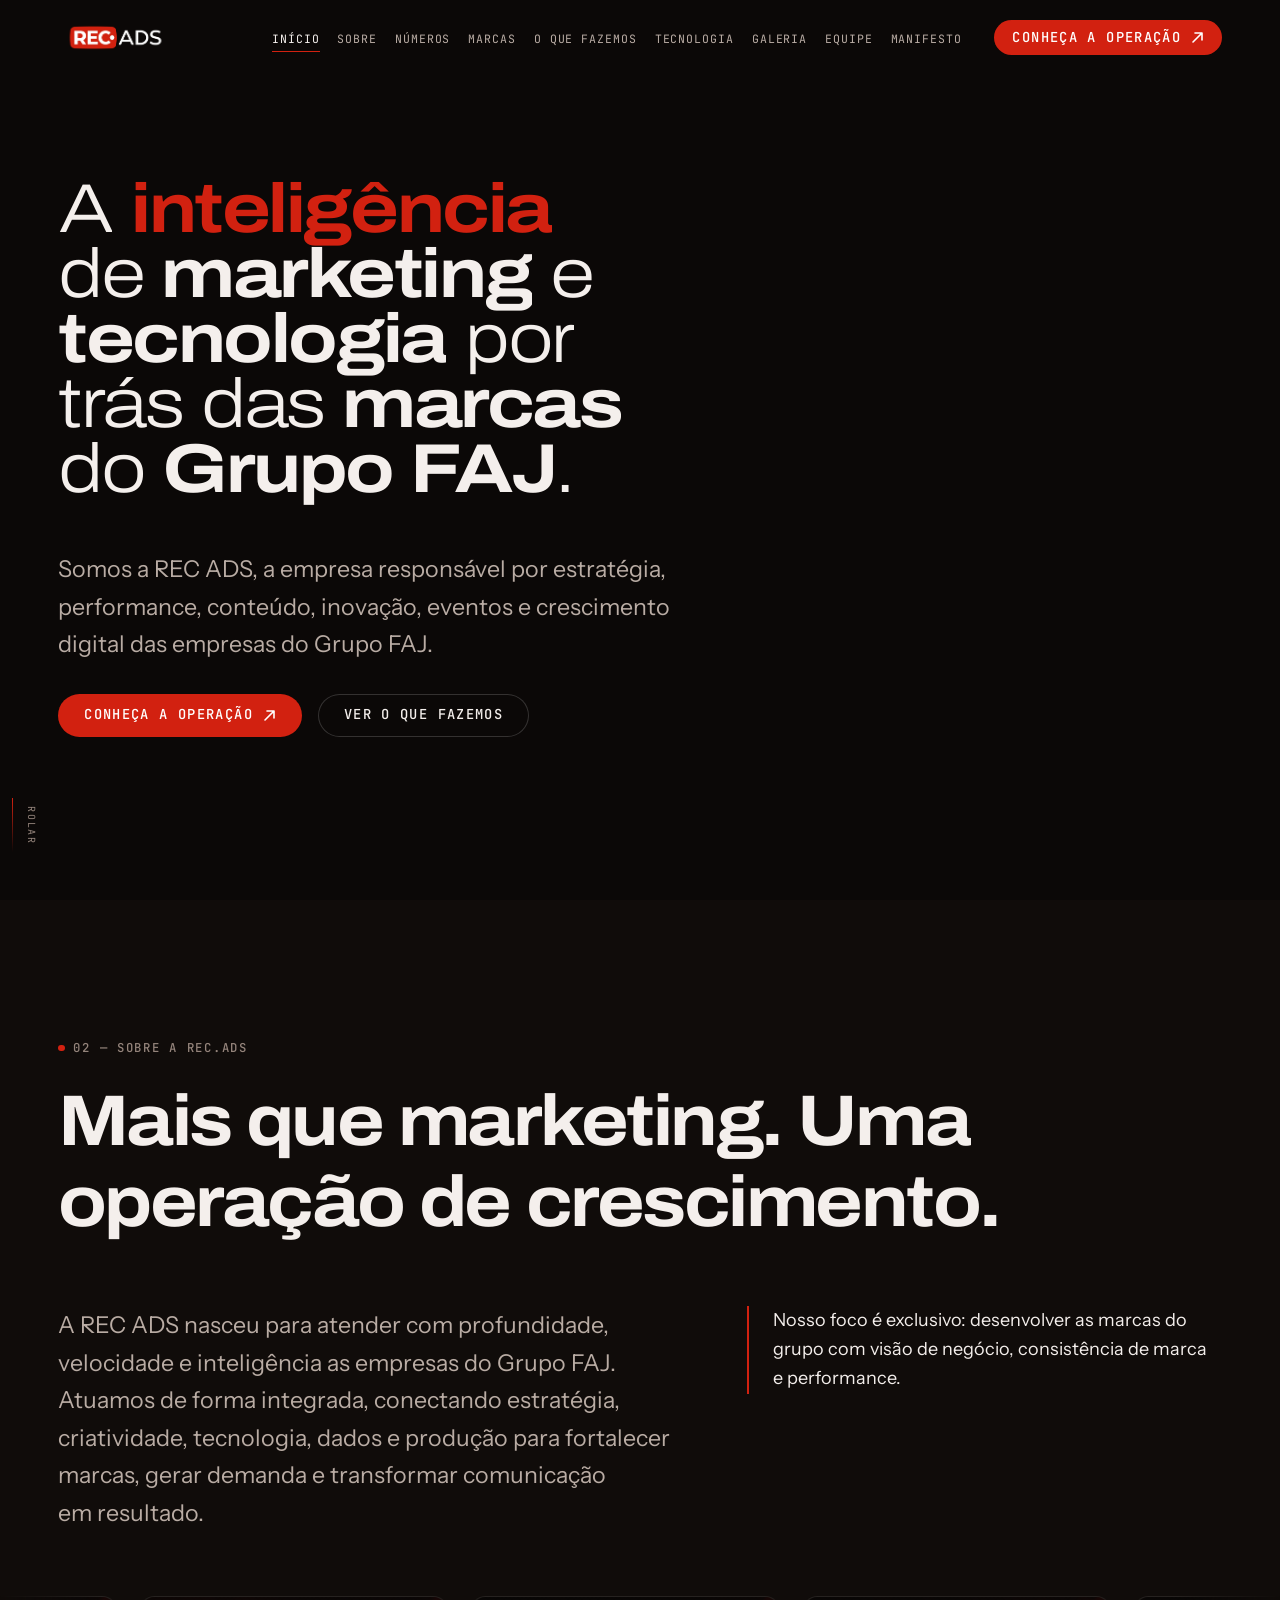
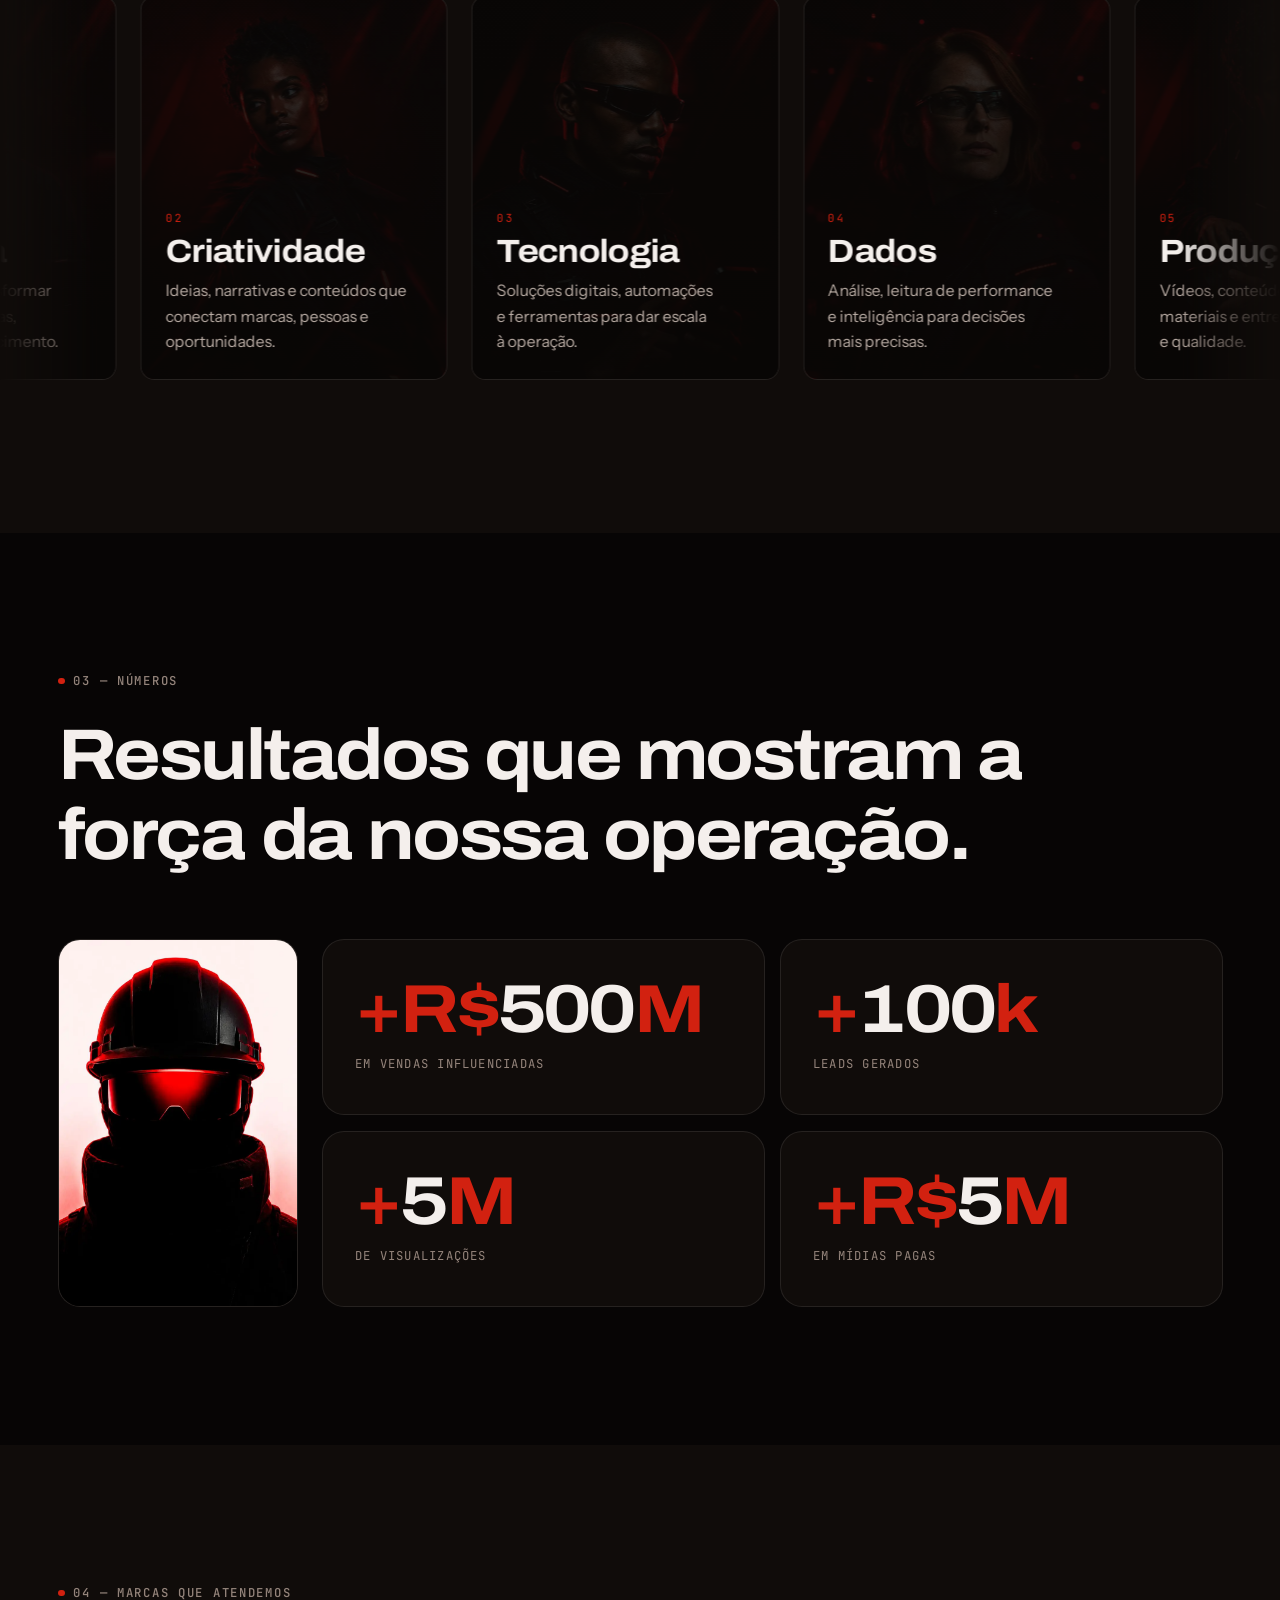
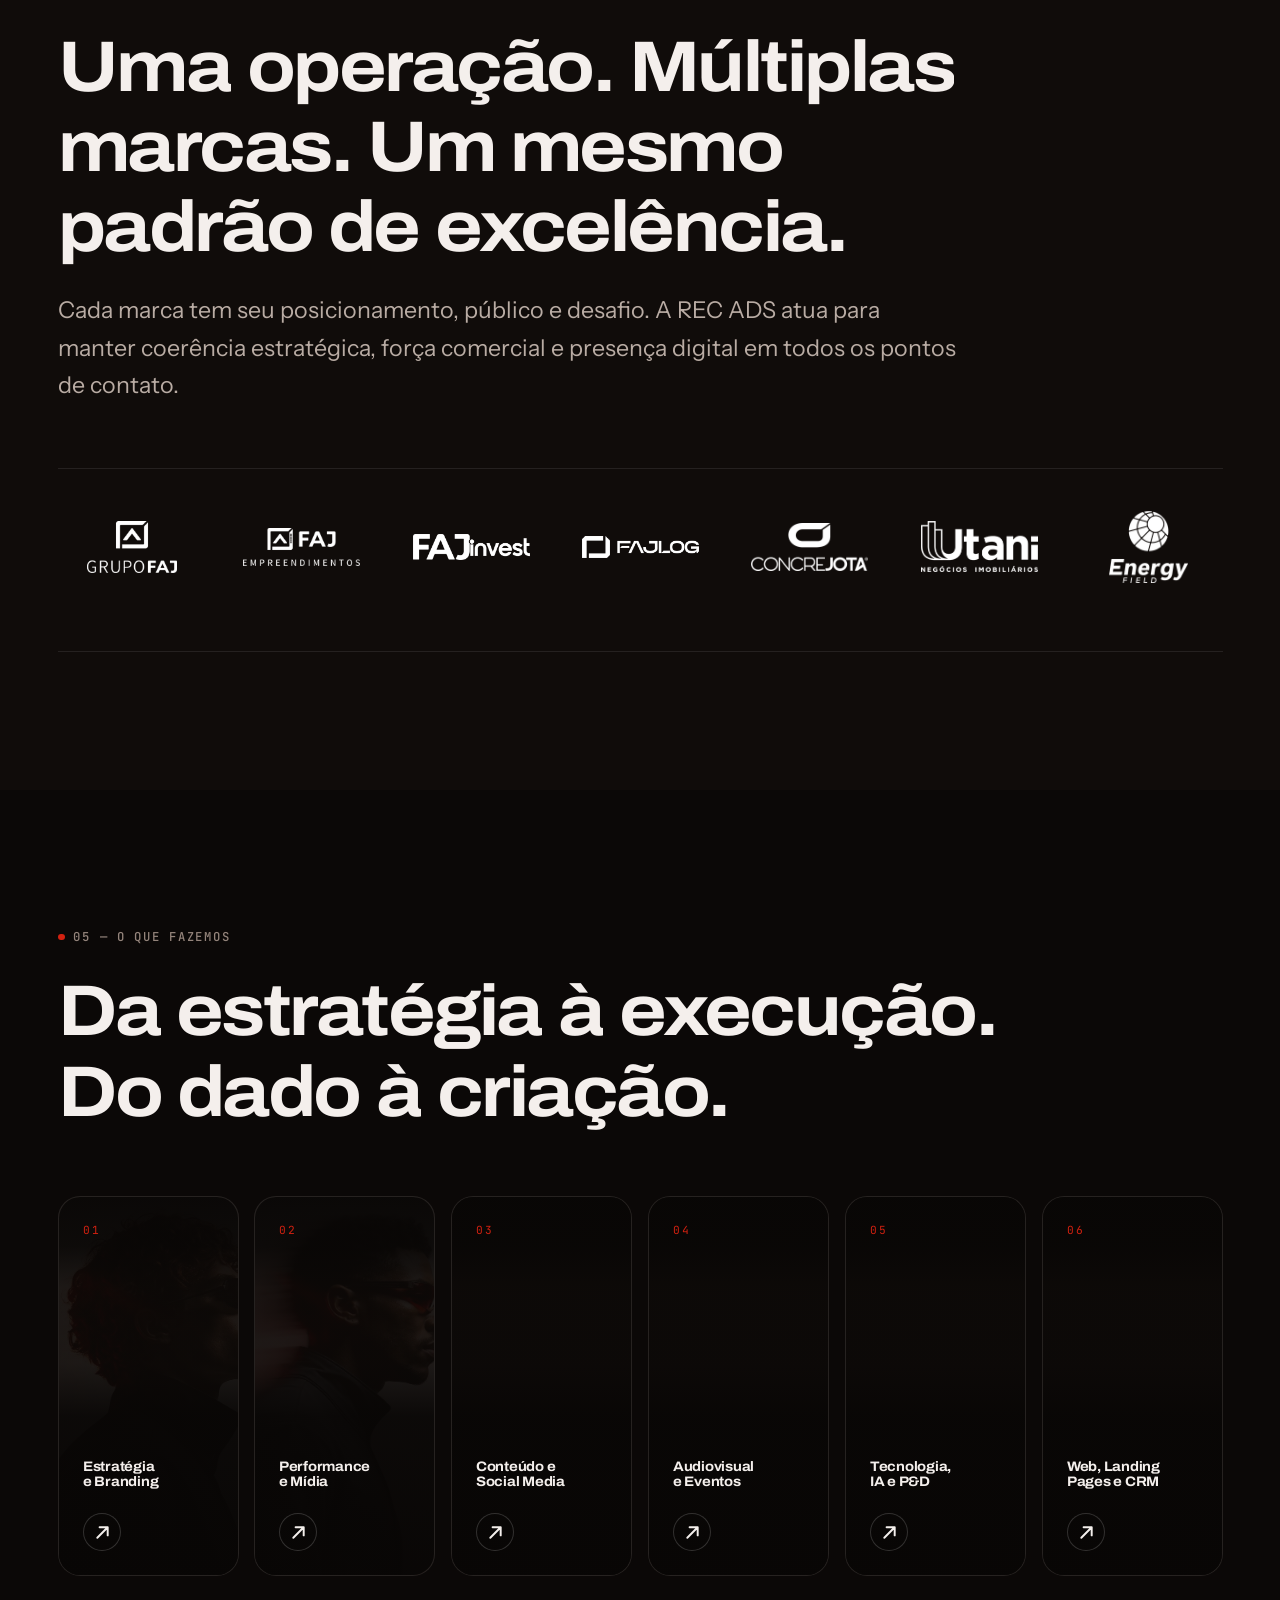
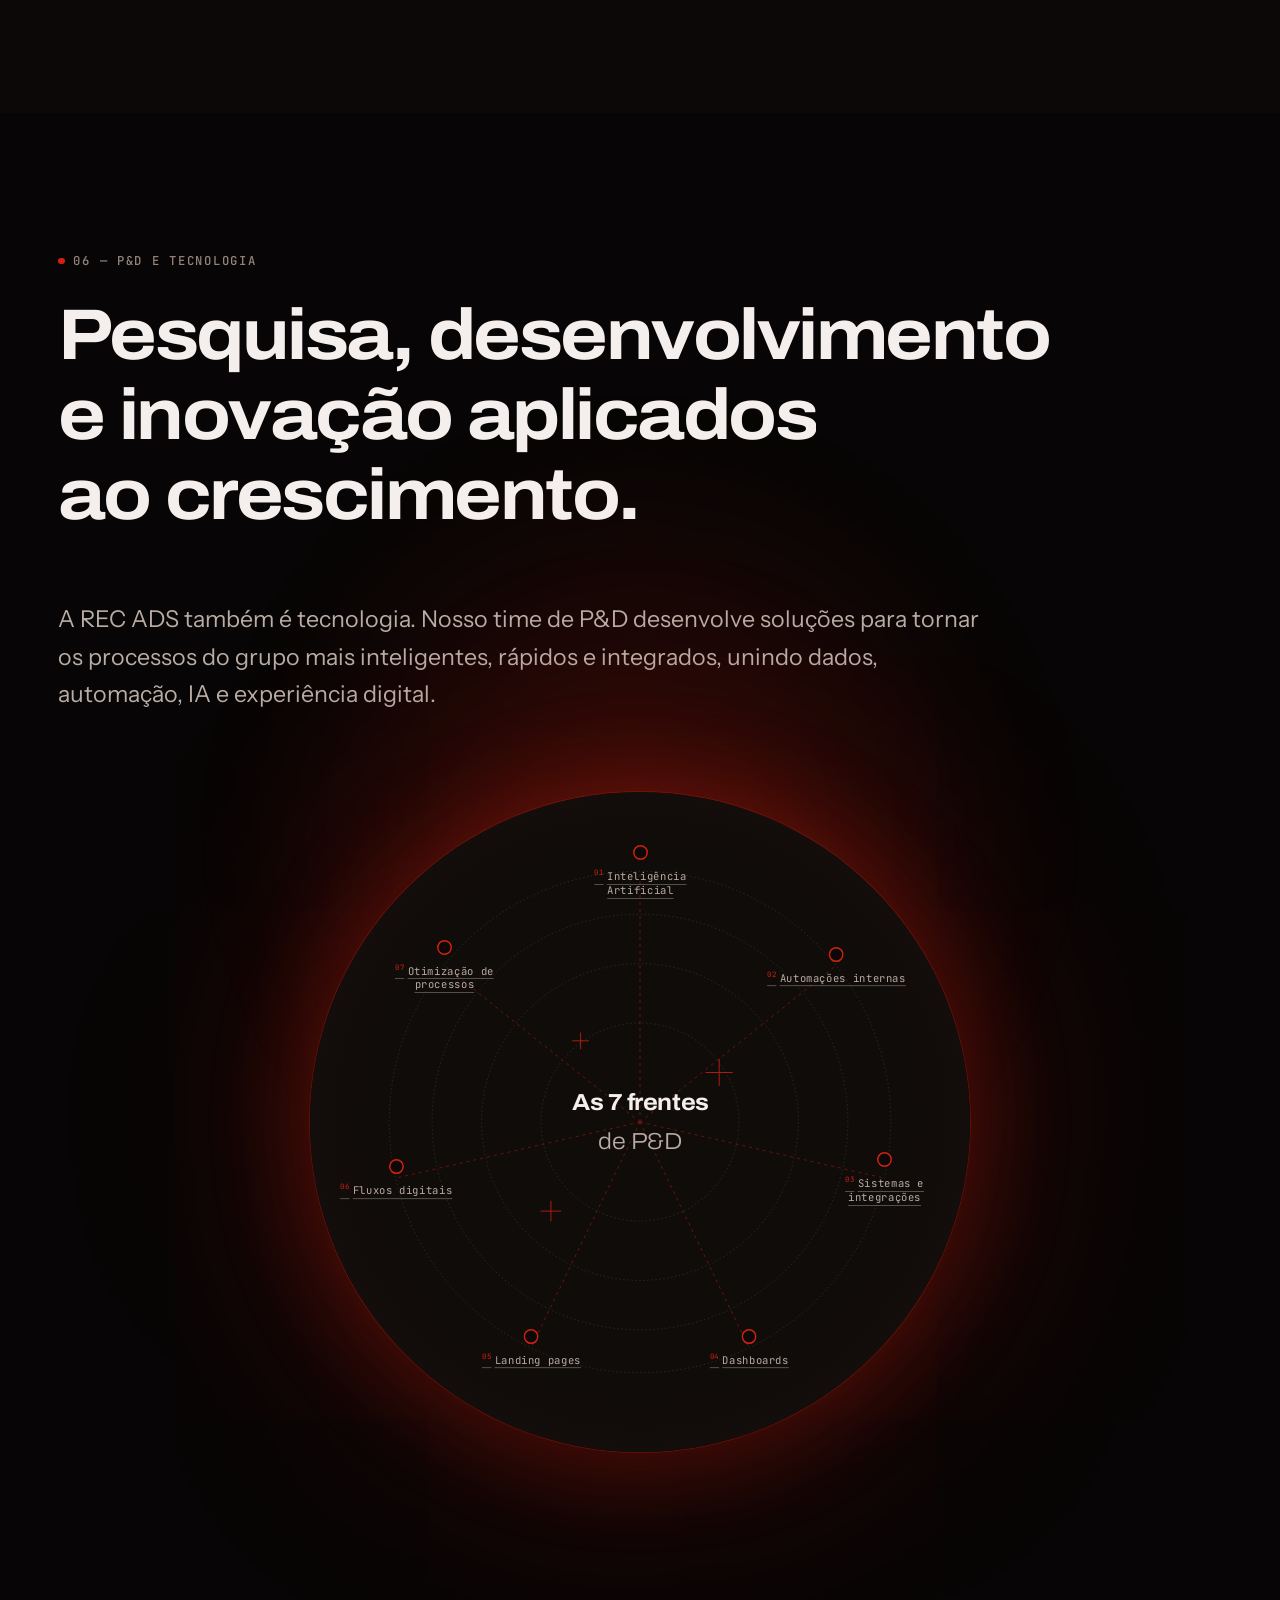
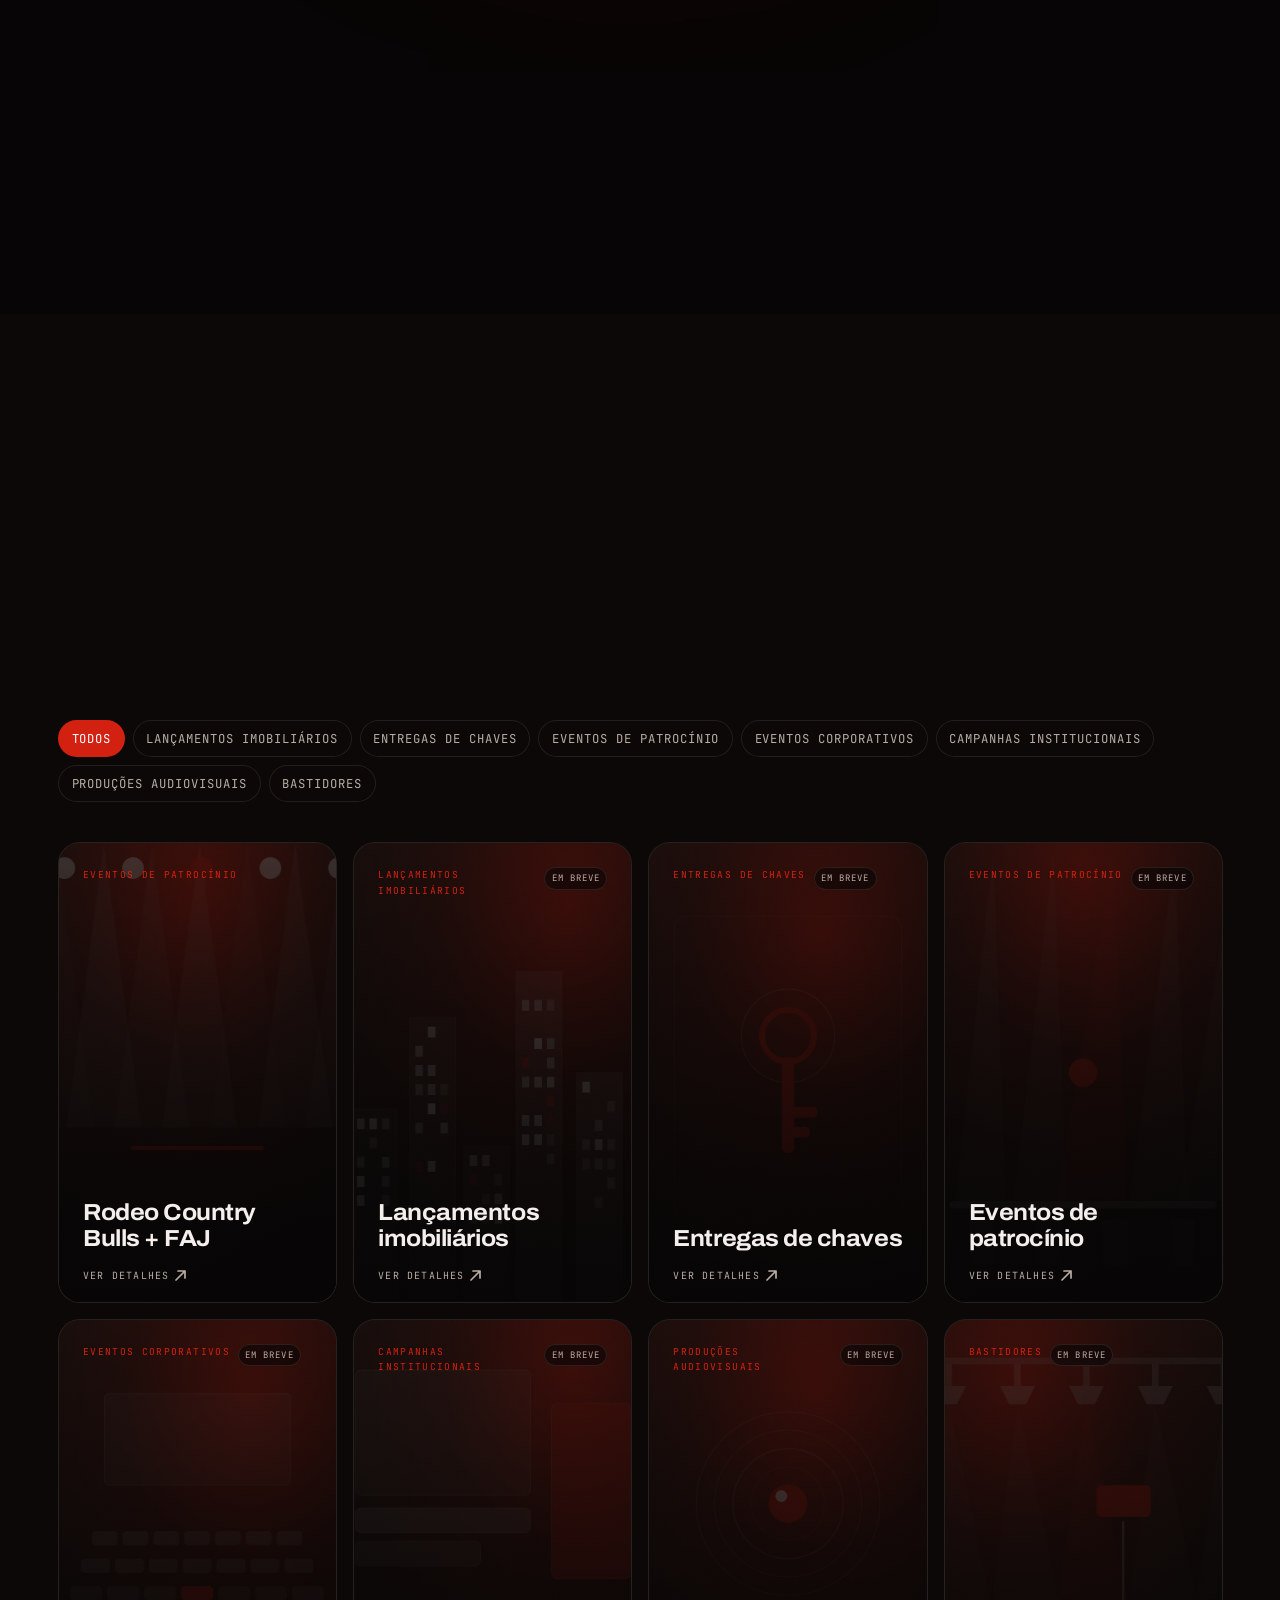
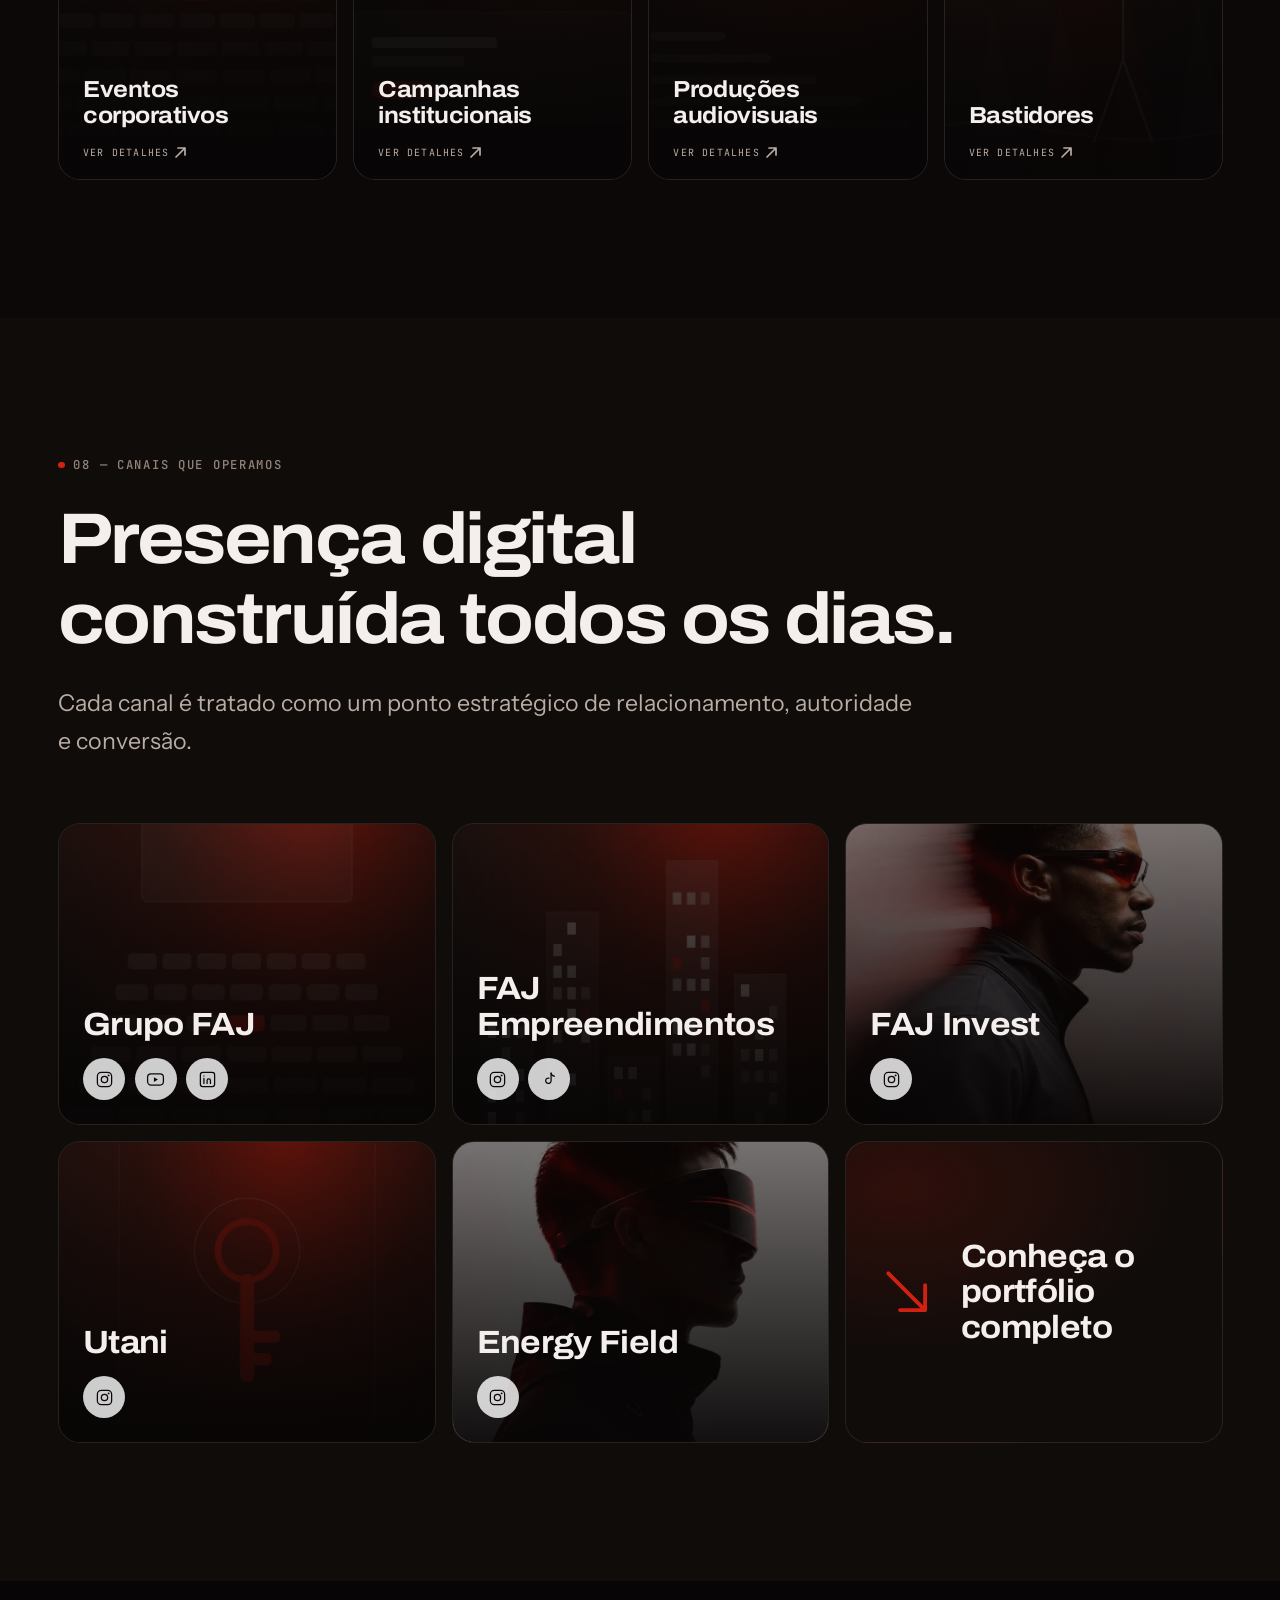
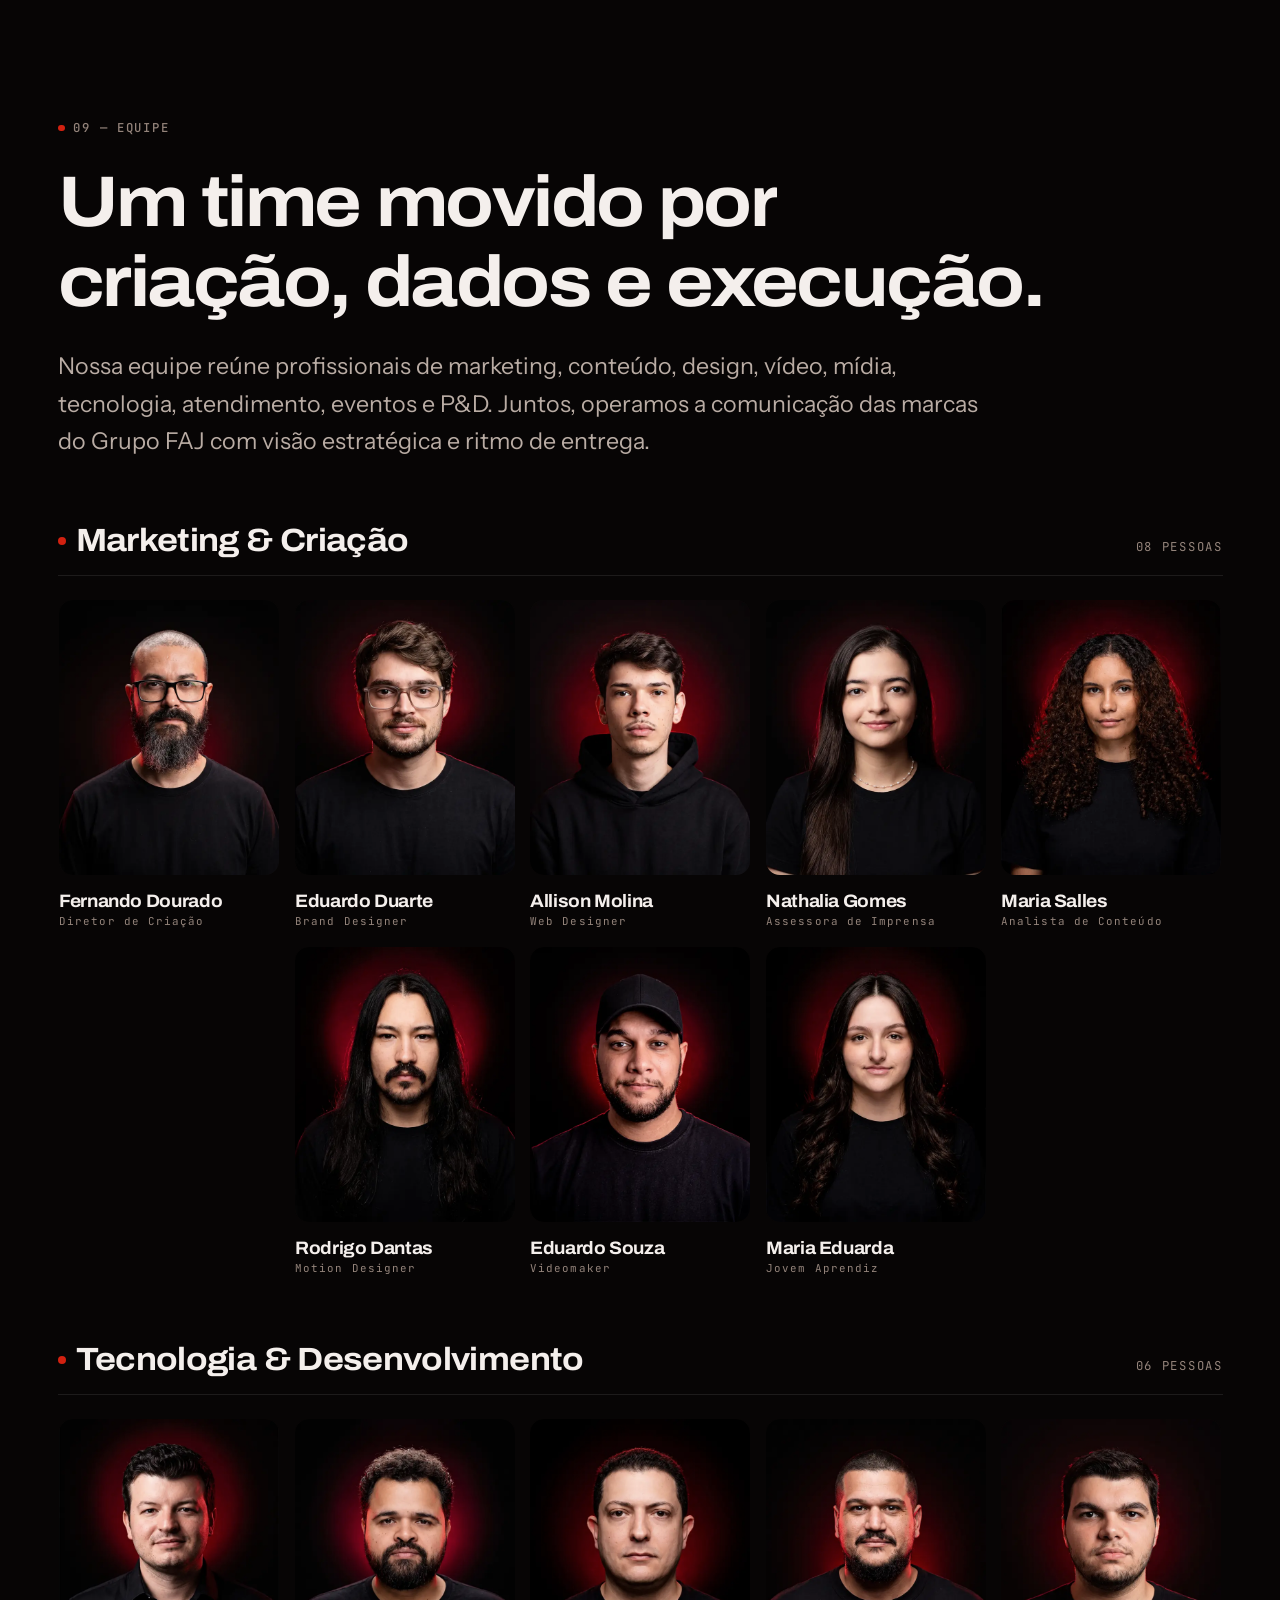
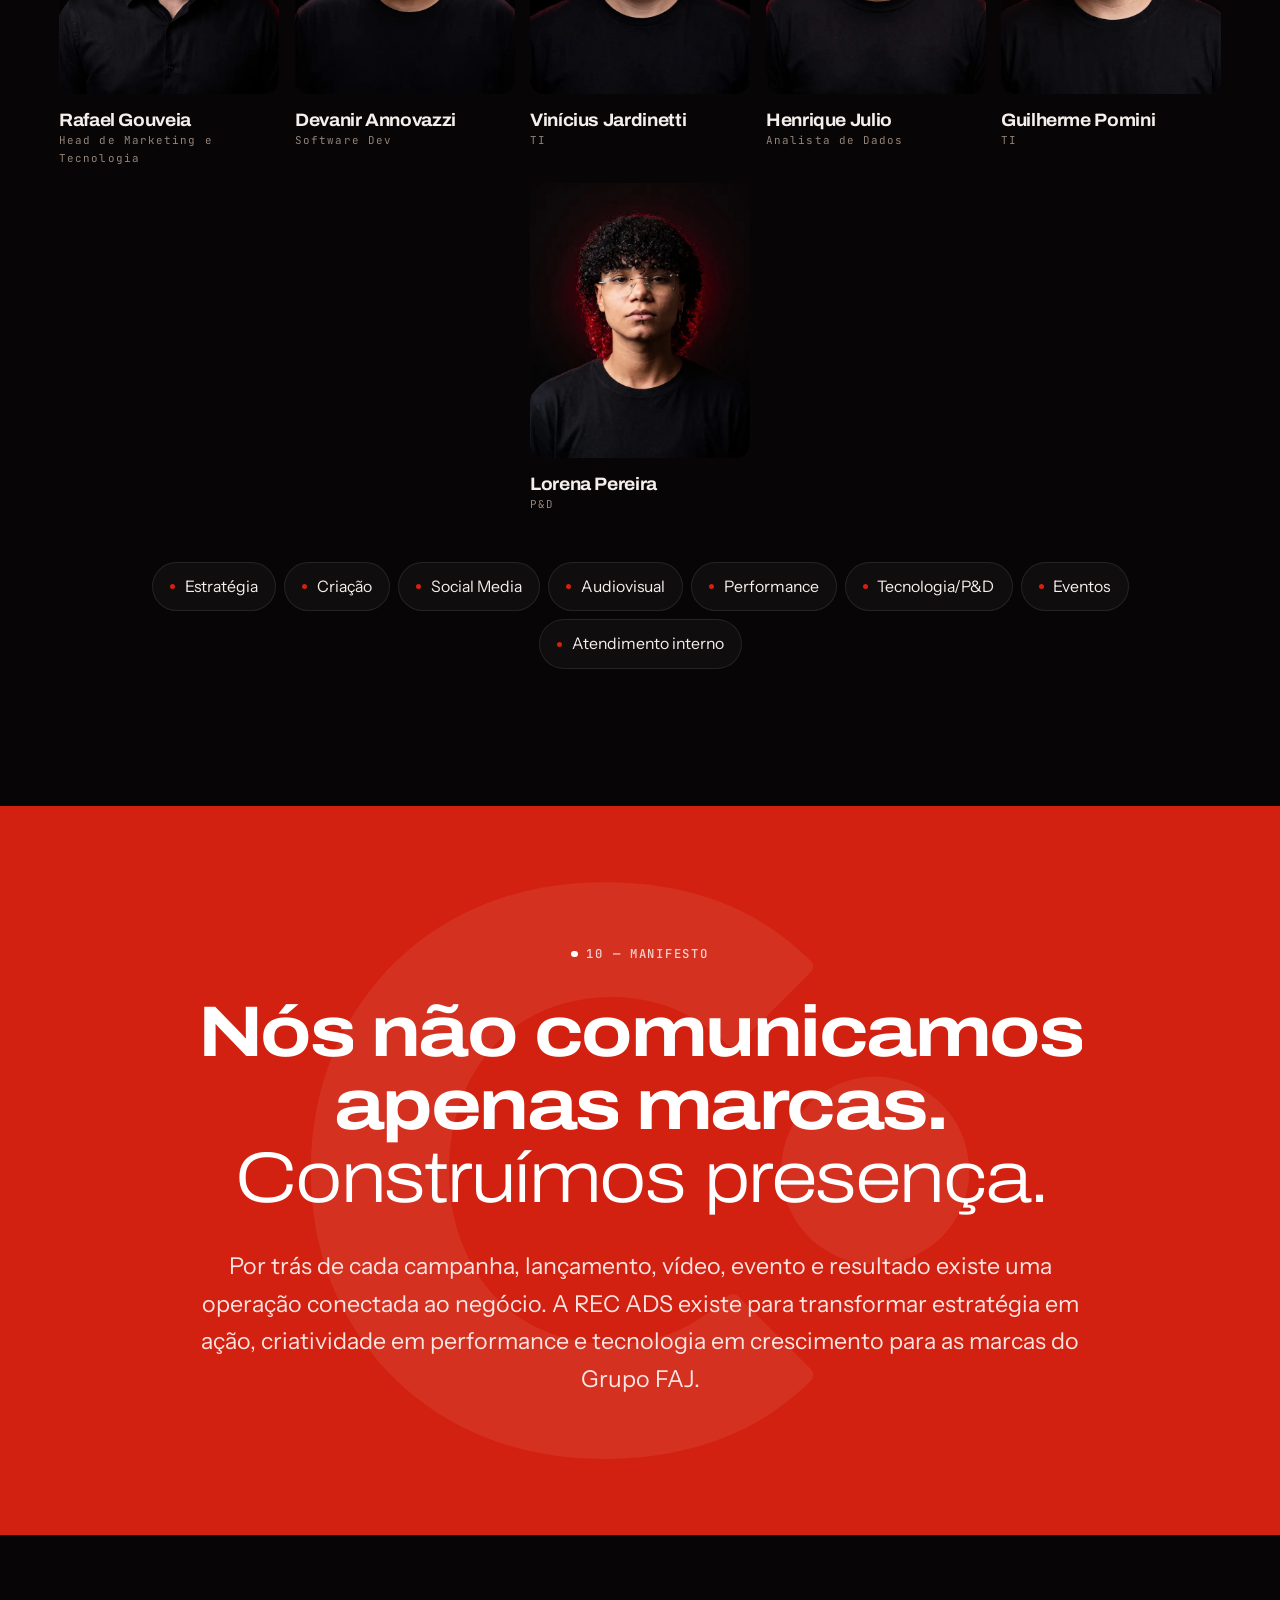
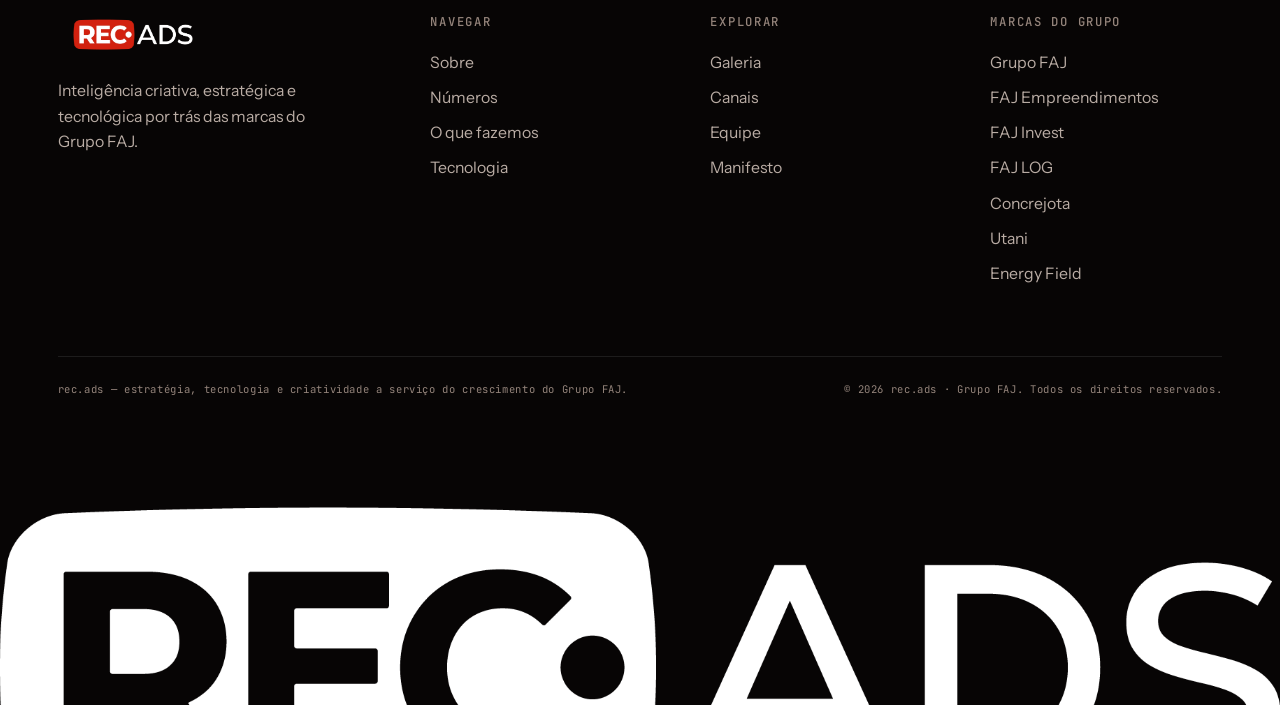
==== commit bd577e27: "Fotos reais nos cards de servico; sai o fecho do manifesto Fotos As seis fotos da empresa entram no " ====
--- a/docs/index.html
+++ b/docs/index.html
@@ -425,15 +425,17 @@
   <!-- Fora do .wrap de proposito: a fileira ocupa a largura toda da tela,
        enquanto o titulo acima segue na coluna de texto.
        Acordeao: os 6 ficam fixos, estreitos, e o que recebe o ponteiro abre
-       espaco enquanto os outros cedem. As imagens de fundo sao provisorias,
-       em docs/assets/img/servicos/ (4:3). -->
+       espaco enquanto os outros cedem. As imagens de fundo estao em
+       docs/assets/img/servicos/, ja' recortadas em retrato (800x949) na faixa
+       do sujeito -- o enquadramento original e' paisagem com muito fundo
+       vazio, que num card estreito nao mostraria nada. -->
   <div class="servicos" data-reveal>
 
       <article class="servico">
         <picture>
           <source type="image/webp" srcset="assets/img/servicos/estrategia-branding.webp">
           <img class="servico__bg" src="assets/img/servicos/estrategia-branding.jpg" alt="" aria-hidden="true"
-               width="1000" height="750" loading="lazy" decoding="async">
+               width="800" height="949" loading="lazy" decoding="async">
         </picture>
         <span class="servico__veu" aria-hidden="true"></span>
         <div class="servico__topo">
@@ -455,7 +457,7 @@
         <picture>
           <source type="image/webp" srcset="assets/img/servicos/performance-midia.webp">
           <img class="servico__bg" src="assets/img/servicos/performance-midia.jpg" alt="" aria-hidden="true"
-               width="1000" height="750" loading="lazy" decoding="async">
+               width="800" height="949" loading="lazy" decoding="async">
         </picture>
         <span class="servico__veu" aria-hidden="true"></span>
         <div class="servico__topo">
@@ -477,7 +479,7 @@
         <picture>
           <source type="image/webp" srcset="assets/img/servicos/conteudo-social.webp">
           <img class="servico__bg" src="assets/img/servicos/conteudo-social.jpg" alt="" aria-hidden="true"
-               width="1000" height="750" loading="lazy" decoding="async">
+               width="800" height="949" loading="lazy" decoding="async">
         </picture>
         <span class="servico__veu" aria-hidden="true"></span>
         <div class="servico__topo">
@@ -499,7 +501,7 @@
         <picture>
           <source type="image/webp" srcset="assets/img/servicos/audiovisual-eventos.webp">
           <img class="servico__bg" src="assets/img/servicos/audiovisual-eventos.jpg" alt="" aria-hidden="true"
-               width="1000" height="750" loading="lazy" decoding="async">
+               width="800" height="949" loading="lazy" decoding="async">
         </picture>
         <span class="servico__veu" aria-hidden="true"></span>
         <div class="servico__topo">
@@ -521,7 +523,7 @@
         <picture>
           <source type="image/webp" srcset="assets/img/servicos/tecnologia-ia.webp">
           <img class="servico__bg" src="assets/img/servicos/tecnologia-ia.jpg" alt="" aria-hidden="true"
-               width="1000" height="750" loading="lazy" decoding="async">
+               width="800" height="949" loading="lazy" decoding="async">
         </picture>
         <span class="servico__veu" aria-hidden="true"></span>
         <div class="servico__topo">
@@ -543,7 +545,7 @@
         <picture>
           <source type="image/webp" srcset="assets/img/servicos/web-crm.webp">
           <img class="servico__bg" src="assets/img/servicos/web-crm.jpg" alt="" aria-hidden="true"
-               width="1000" height="750" loading="lazy" decoding="async">
+               width="800" height="949" loading="lazy" decoding="async">
         </picture>
         <span class="servico__veu" aria-hidden="true"></span>
         <div class="servico__topo">
@@ -712,15 +714,6 @@
       conectada ao negócio. A REC ADS existe para transformar estratégia em ação,
       criatividade em performance e tecnologia em crescimento para as marcas do Grupo FAJ.
     </p>
-
-    <div class="manifesto__fecho" data-reveal style="--reveal-delay: 300ms">
-      <span class="manifesto__losango" aria-hidden="true"></span>
-      <p class="manifesto__end">
-        REC ADS. Estratégia, tecnologia e criatividade a serviço do crescimento do Grupo FAJ.
-      </p>
-      <img class="manifesto__assinatura" src="assets/logo/recads-horizontal-branco.svg"
-           alt="rec.ads" width="847" height="214" loading="lazy">
-    </div>
   </div>
 </section>
 
--- a/docs/assets/css/style.css
+++ b/docs/assets/css/style.css
@@ -756,14 +756,27 @@
 .servico__bg {
   width: 100%; height: 100%;
   object-fit: cover;
+  /* quando o card abre ele fica mais largo que alto e o cover corta pela
+     altura; puxando o enquadramento para cima, o rosto cai na faixa central --
+     a unica que o veu deixa aberta */
+  object-position: 50% 22%;
   opacity: 0.14;
   transform: scale(1);
   transition: opacity 0.5s ease, transform 0.6s ease;
 }
+/* As fotos tem o rosto no meio do quadro e fundo claro nas pontas, enquanto o
+   conteudo do card ocupa justamente as pontas: numero e selo no topo, titulo e
+   descricao na base. Por isso o veu nao e' um degrade de cima para baixo -- ele
+   fecha nas duas extremidades e abre uma janela no meio, na altura do rosto. */
 .servico__veu {
   position: absolute; inset: 0; z-index: 1;
   background: linear-gradient(180deg,
-    rgba(8, 6, 5, 0.28) 0%, rgba(8, 6, 5, 0.58) 42%, rgba(8, 6, 5, 0.92) 100%);
+    rgba(8, 6, 5, 0.94) 0%,
+    rgba(8, 6, 5, 0.86) 13%,
+    rgba(8, 6, 5, 0.46) 24%,
+    rgba(8, 6, 5, 0.48) 44%,
+    rgba(8, 6, 5, 0.90) 58%,
+    rgba(8, 6, 5, 0.97) 100%);
   transition: background 0.5s var(--ease-out);
 }
 .servico__topo,
@@ -775,10 +788,16 @@
    deles desalinha a linha — quem da' o destaque e' a largura */
 .servico:hover { border-color: var(--line-strong); box-shadow: var(--shadow-red); }
 .servico:hover .servico__bg { opacity: 0.62; transform: scale(1.06); }
-/* o veu fecha um pouco na base para o texto nao perder contraste */
+/* no hover a janela do meio abre mais -- e' o rosto que ganha presenca -- mas
+   as duas pontas seguram, porque e' onde o texto esta' */
 .servico:hover .servico__veu {
   background: linear-gradient(180deg,
-    rgba(8, 6, 5, 0.12) 0%, rgba(8, 6, 5, 0.5) 42%, rgba(8, 6, 5, 0.94) 100%);
+    rgba(8, 6, 5, 0.94) 0%,
+    rgba(8, 6, 5, 0.86) 13%,
+    rgba(8, 6, 5, 0.30) 24%,
+    rgba(8, 6, 5, 0.34) 44%,
+    rgba(8, 6, 5, 0.88) 58%,
+    rgba(8, 6, 5, 0.97) 100%);
 }
 
 .servico__n { font-family: var(--font-mono); font-size: 0.7rem; letter-spacing: 0.16em; color: var(--red); }
@@ -809,6 +828,11 @@
 @container servico (max-width: 150px) {
   .servico__t { font-size: var(--fs-sm); }
   .servico__selo { display: none; }
+}
+/* em 900px exatos -- a largura em que os seis passam a caber lado a lado -- o
+   card chega a 123px e "Performance" vaza mesmo hifenizada */
+@container servico (max-width: 132px) {
+  .servico__t { font-size: var(--fs-xs); }
 }
 
 /* a descricao nao caberia no card estreito: entra quando ele abre */
@@ -1026,14 +1050,13 @@
   .rede__rot { text-align: left; font-size: var(--fs-sm); }
 }
 
-/* --- fecho da secao ---
-   Centrado para seguir o eixo do disco logo acima. */
+/* --- fecho da secao --- */
 .tech__fecho {
   margin: var(--sp-8) 0 0;
   padding-top: var(--sp-4);
   border-top: 1px solid var(--line);
   display: grid; gap: var(--sp-2);
-  justify-items: center; text-align: center;
+  justify-items: start; text-align: left;
 }
 .tech__quote {
   margin: 0;
@@ -1049,9 +1072,8 @@
   color: var(--text-3);
   display: inline-flex; align-items: center; gap: 0.7em;
 }
-/* fio dos dois lados, para o rotulo ficar simetrico quando centrado */
-.tech__fecho-cap::before,
-.tech__fecho-cap::after {
+/* fio so' a esquerda: alinhado a esquerda, o fio do outro lado ficaria solto */
+.tech__fecho-cap::before {
   content: ""; width: 26px; height: 2px; background: var(--red); flex: none;
 }
 
@@ -1464,34 +1486,6 @@
   color: rgba(255, 255, 255, 0.88);
   margin: 0;
 }
-
-.manifesto__fecho {
-  display: grid; justify-items: center; gap: var(--sp-3);
-  margin-top: var(--sp-4);
-  padding-top: var(--sp-6);
-  position: relative;
-  width: 100%;
-}
-/* losango no lugar da regua cheia: fecha a secao sem cortar a largura toda */
-.manifesto__losango {
-  position: absolute; top: 0; left: 50%;
-  translate: -50% -50%;
-  width: 10px; height: 10px;
-  background: var(--white);
-  rotate: 45deg;
-}
-.manifesto__fecho::before {
-  content: ""; position: absolute; top: 0; left: 50%; translate: -50% 0;
-  width: min(340px, 60%); height: 1px;
-  background: linear-gradient(90deg, transparent, rgba(255, 255, 255, 0.5), transparent);
-}
-.manifesto__end {
-  font-family: var(--font-display); font-weight: 700; font-stretch: 112%;
-  font-size: var(--fs-xl); letter-spacing: var(--tr-snug);
-  max-width: 34ch;
-  margin: 0;
-}
-.manifesto__assinatura { width: clamp(112px, 11vw, 152px); opacity: 0.92; }
 
 /* -------------------------------------------------------------- footer --- */
 /* sem padding embaixo: a marca gigante e' o ultimo elemento e precisa encostar
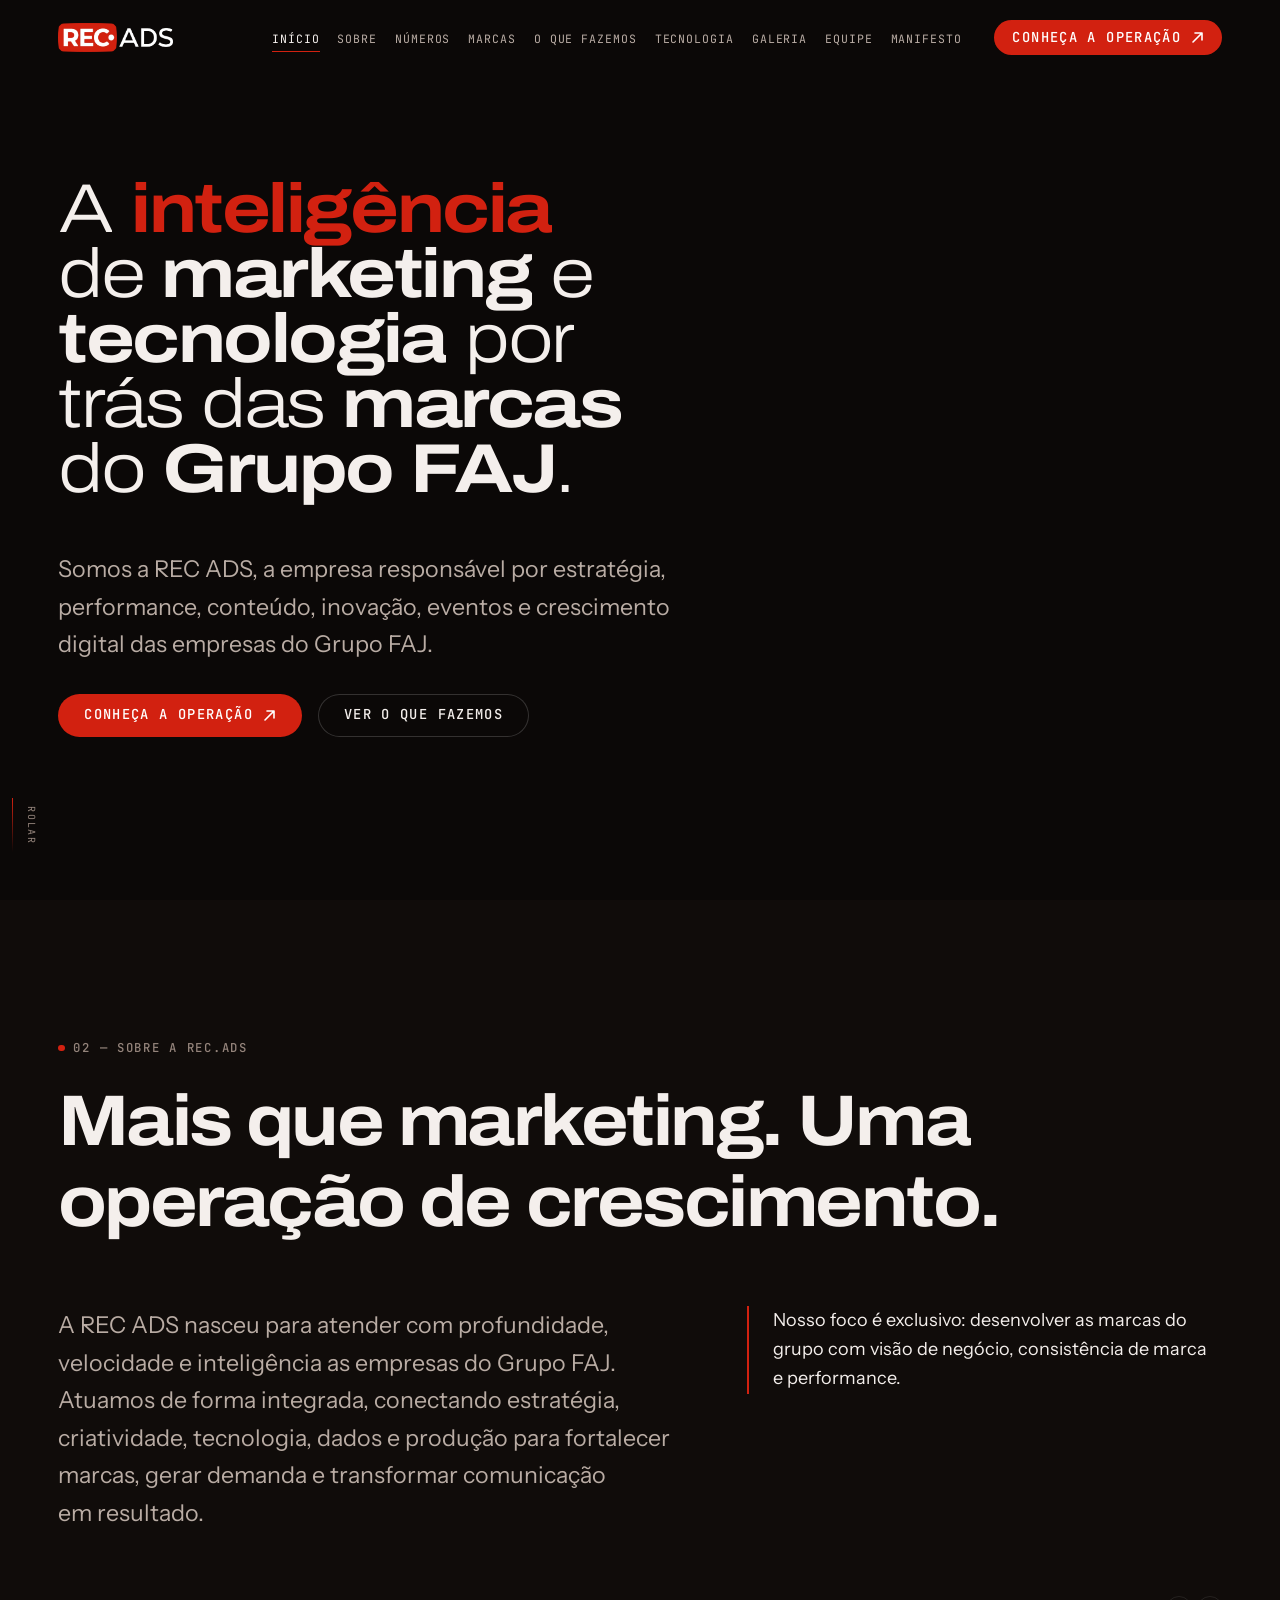
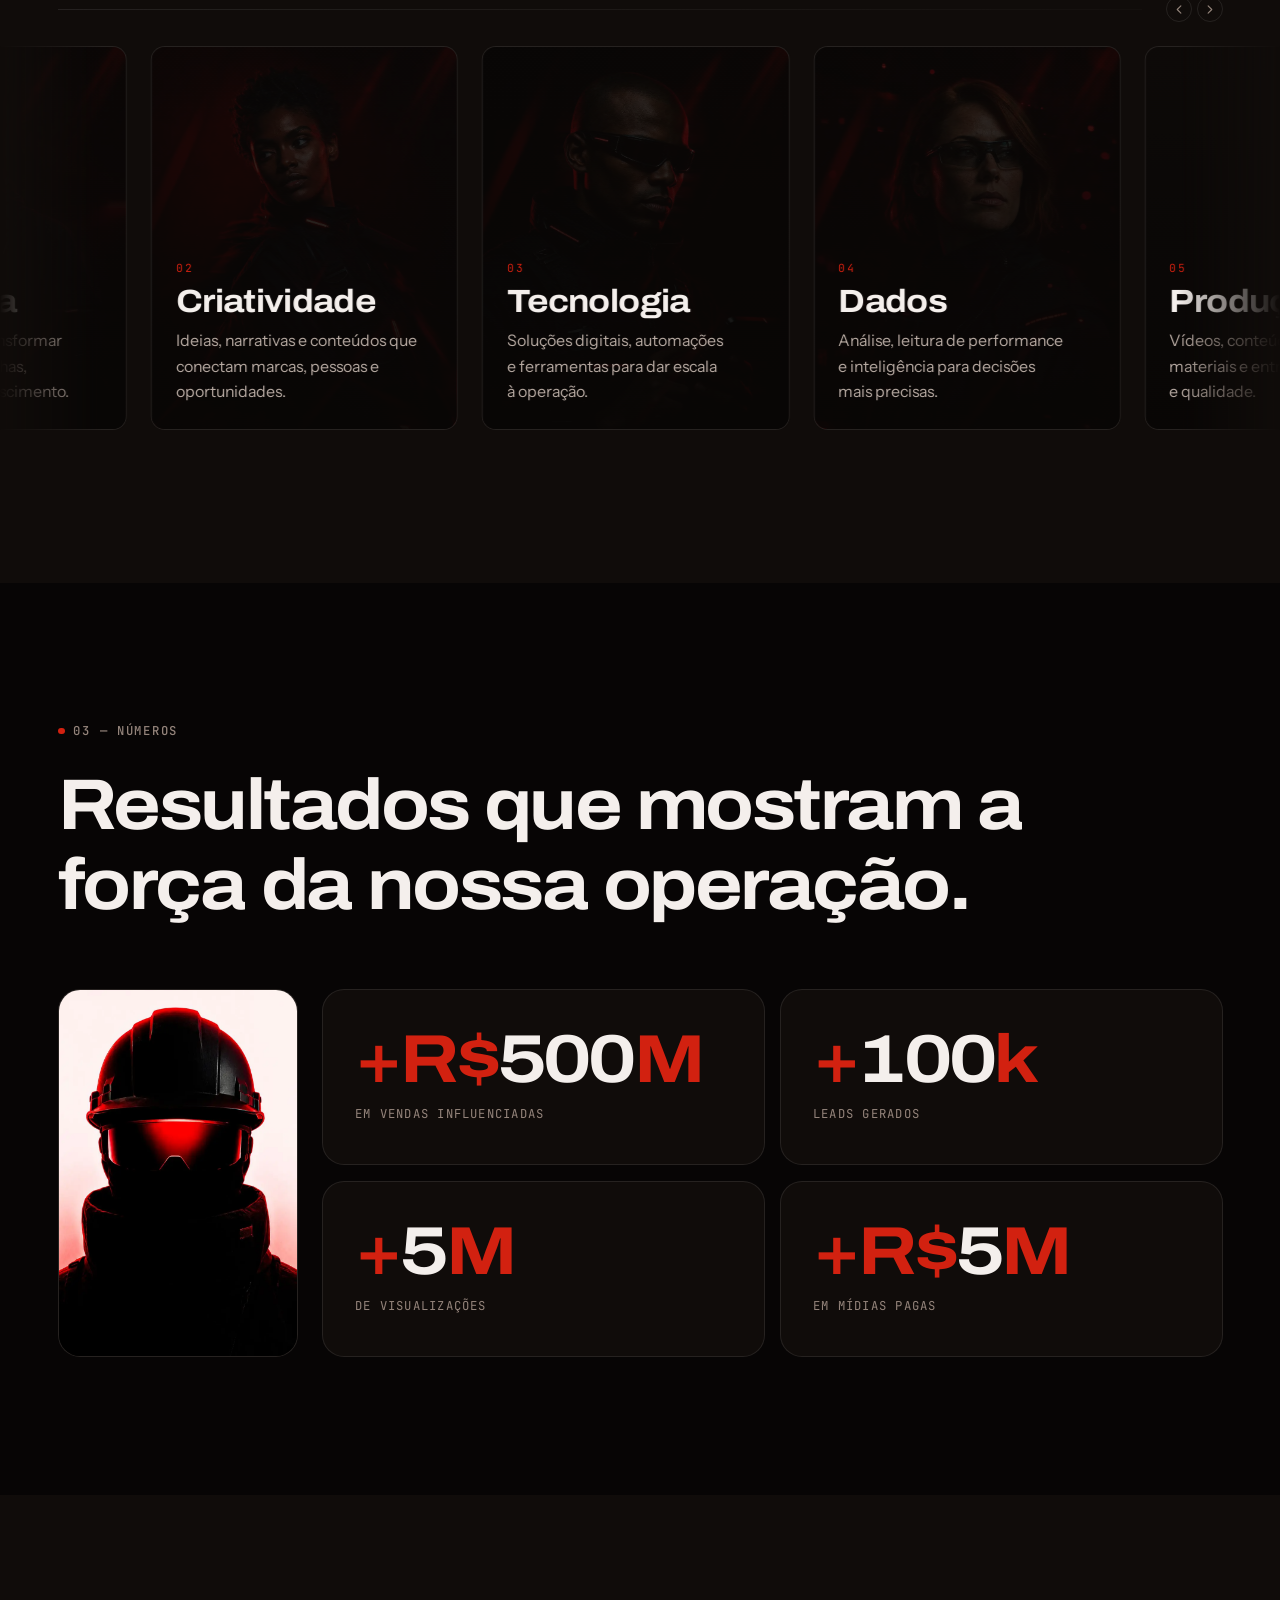
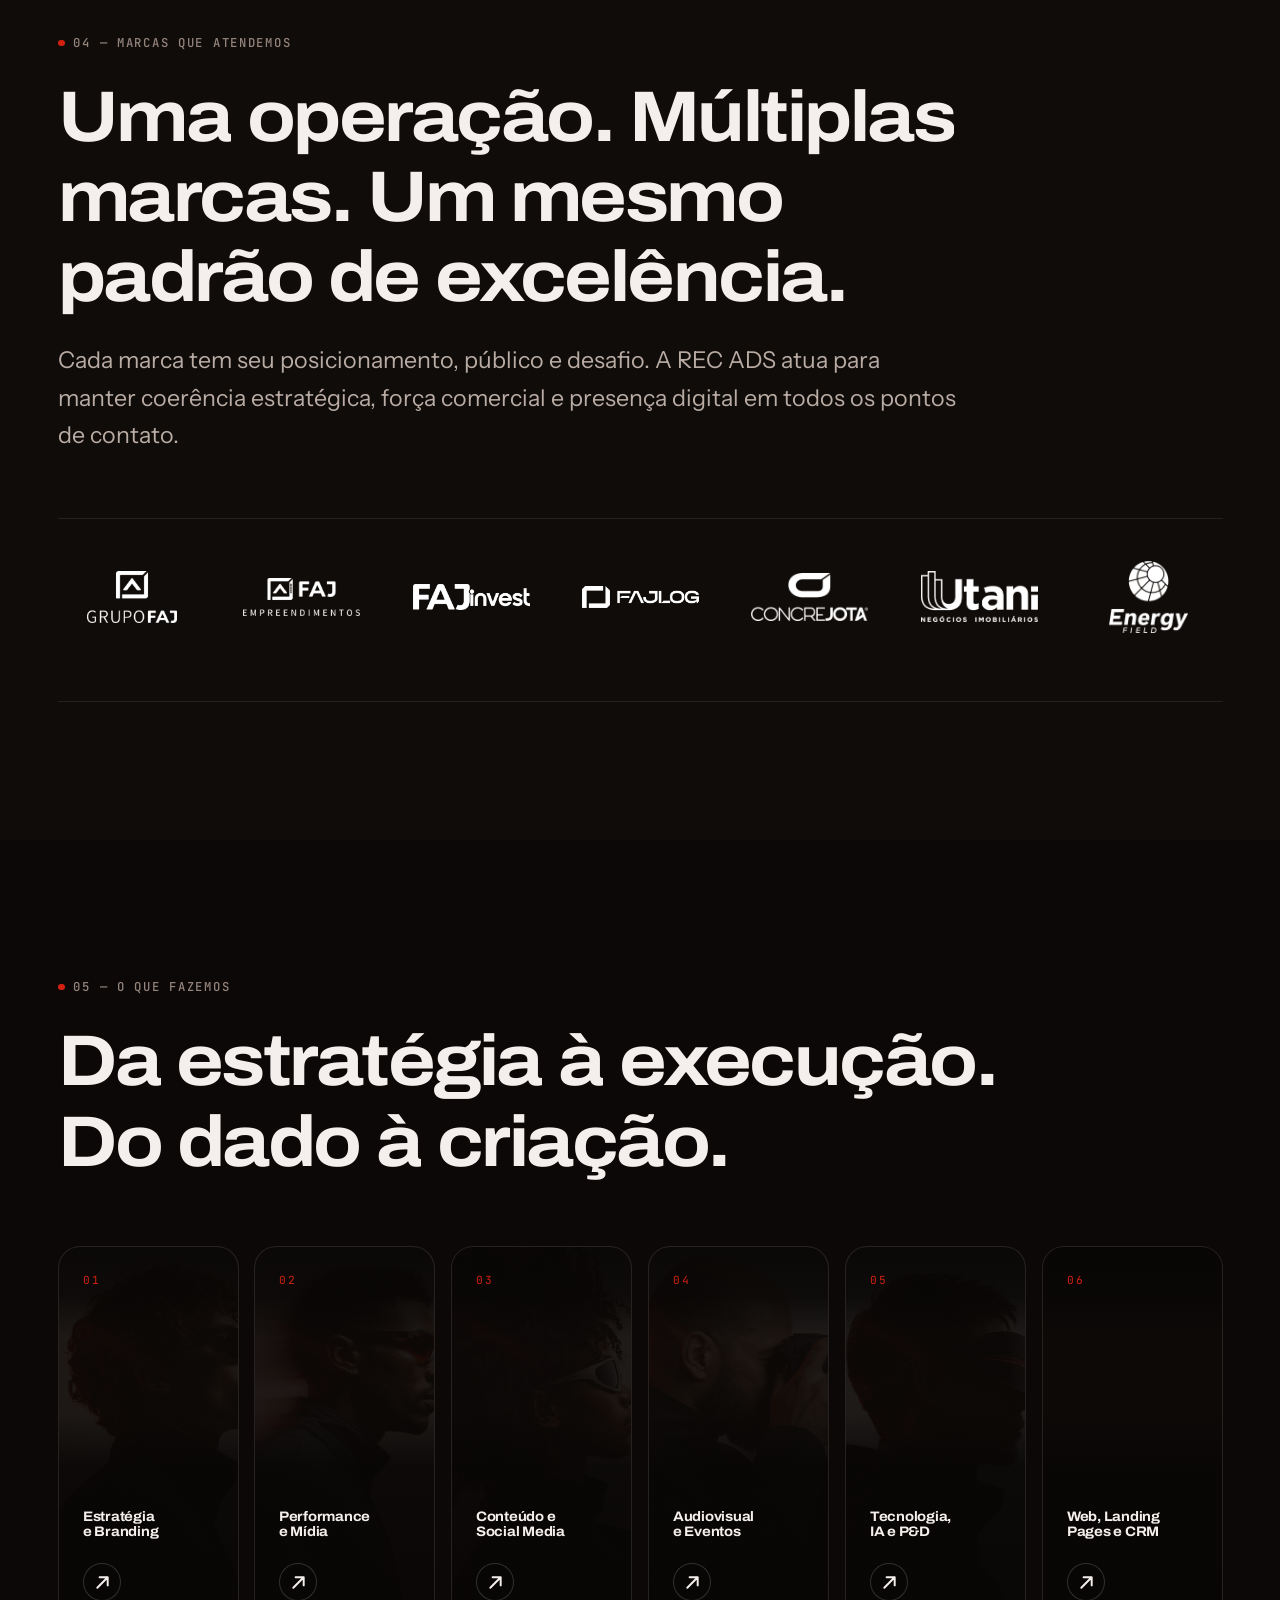
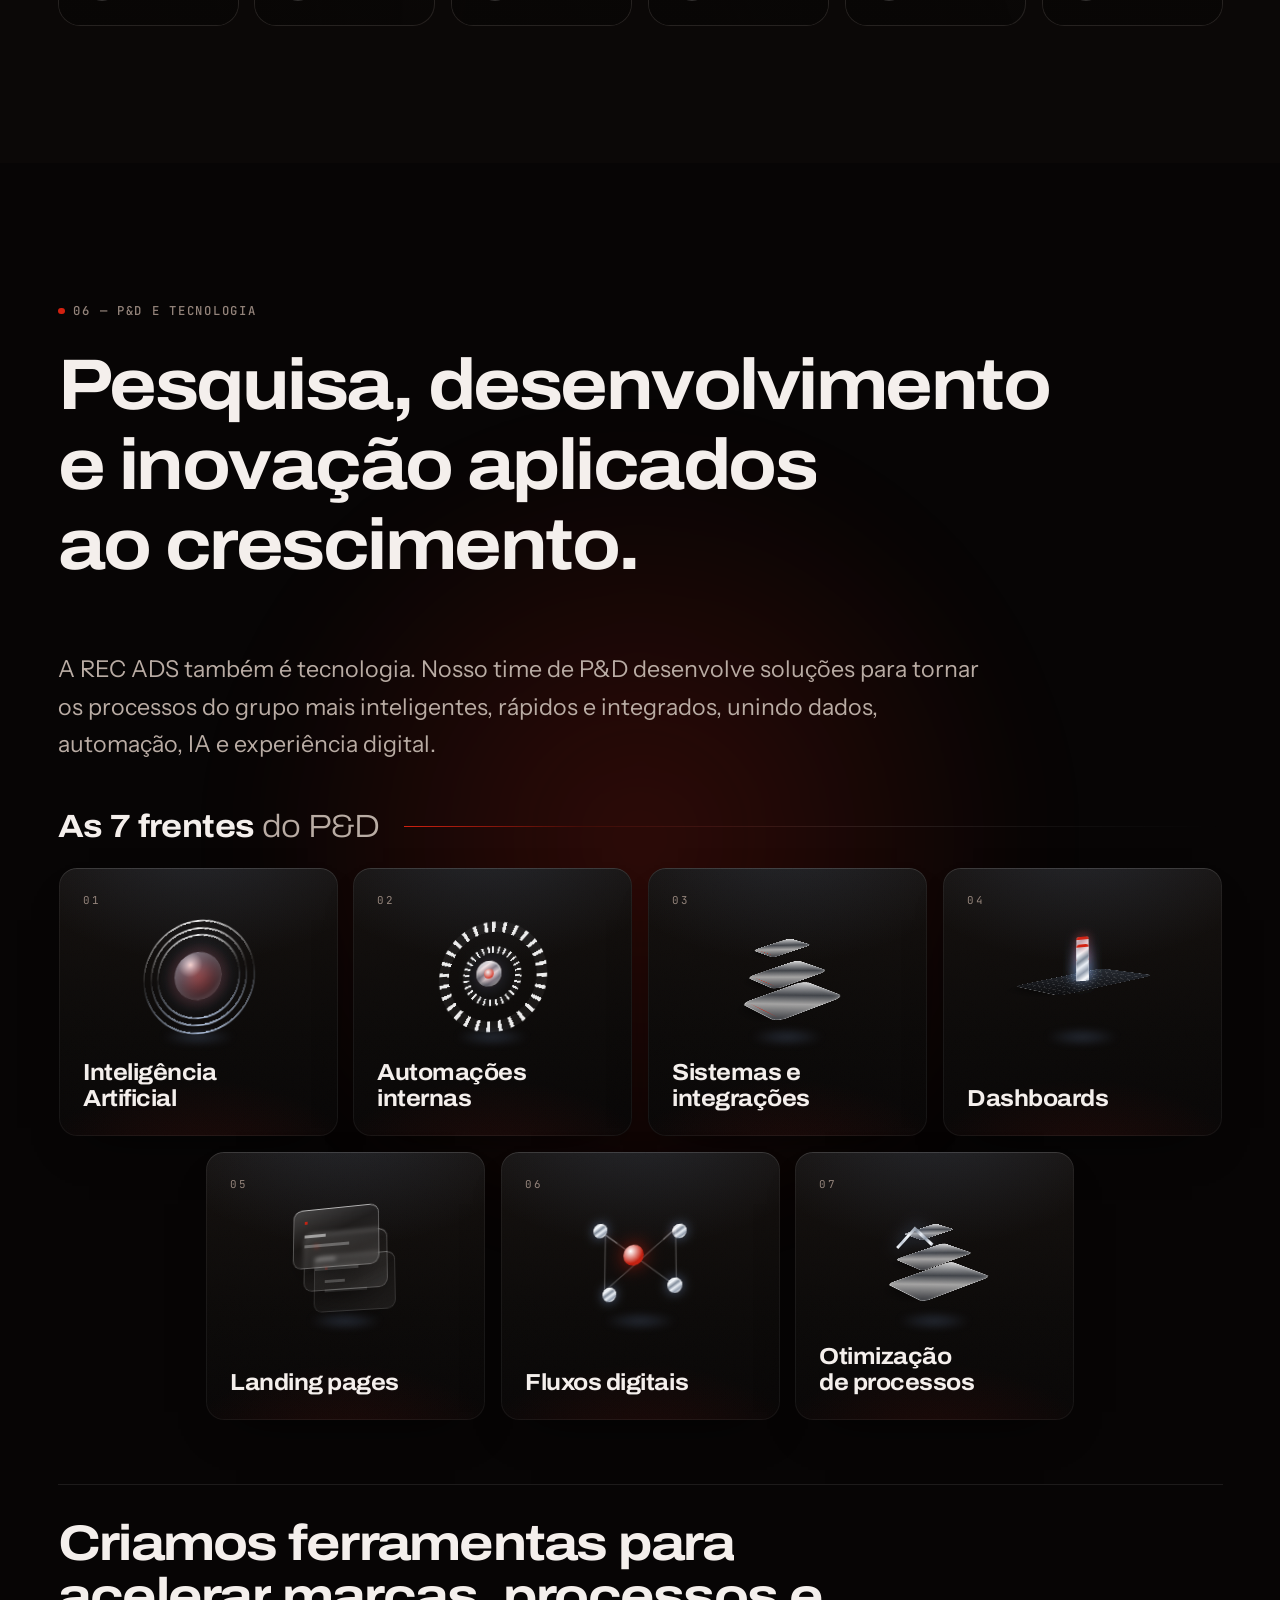
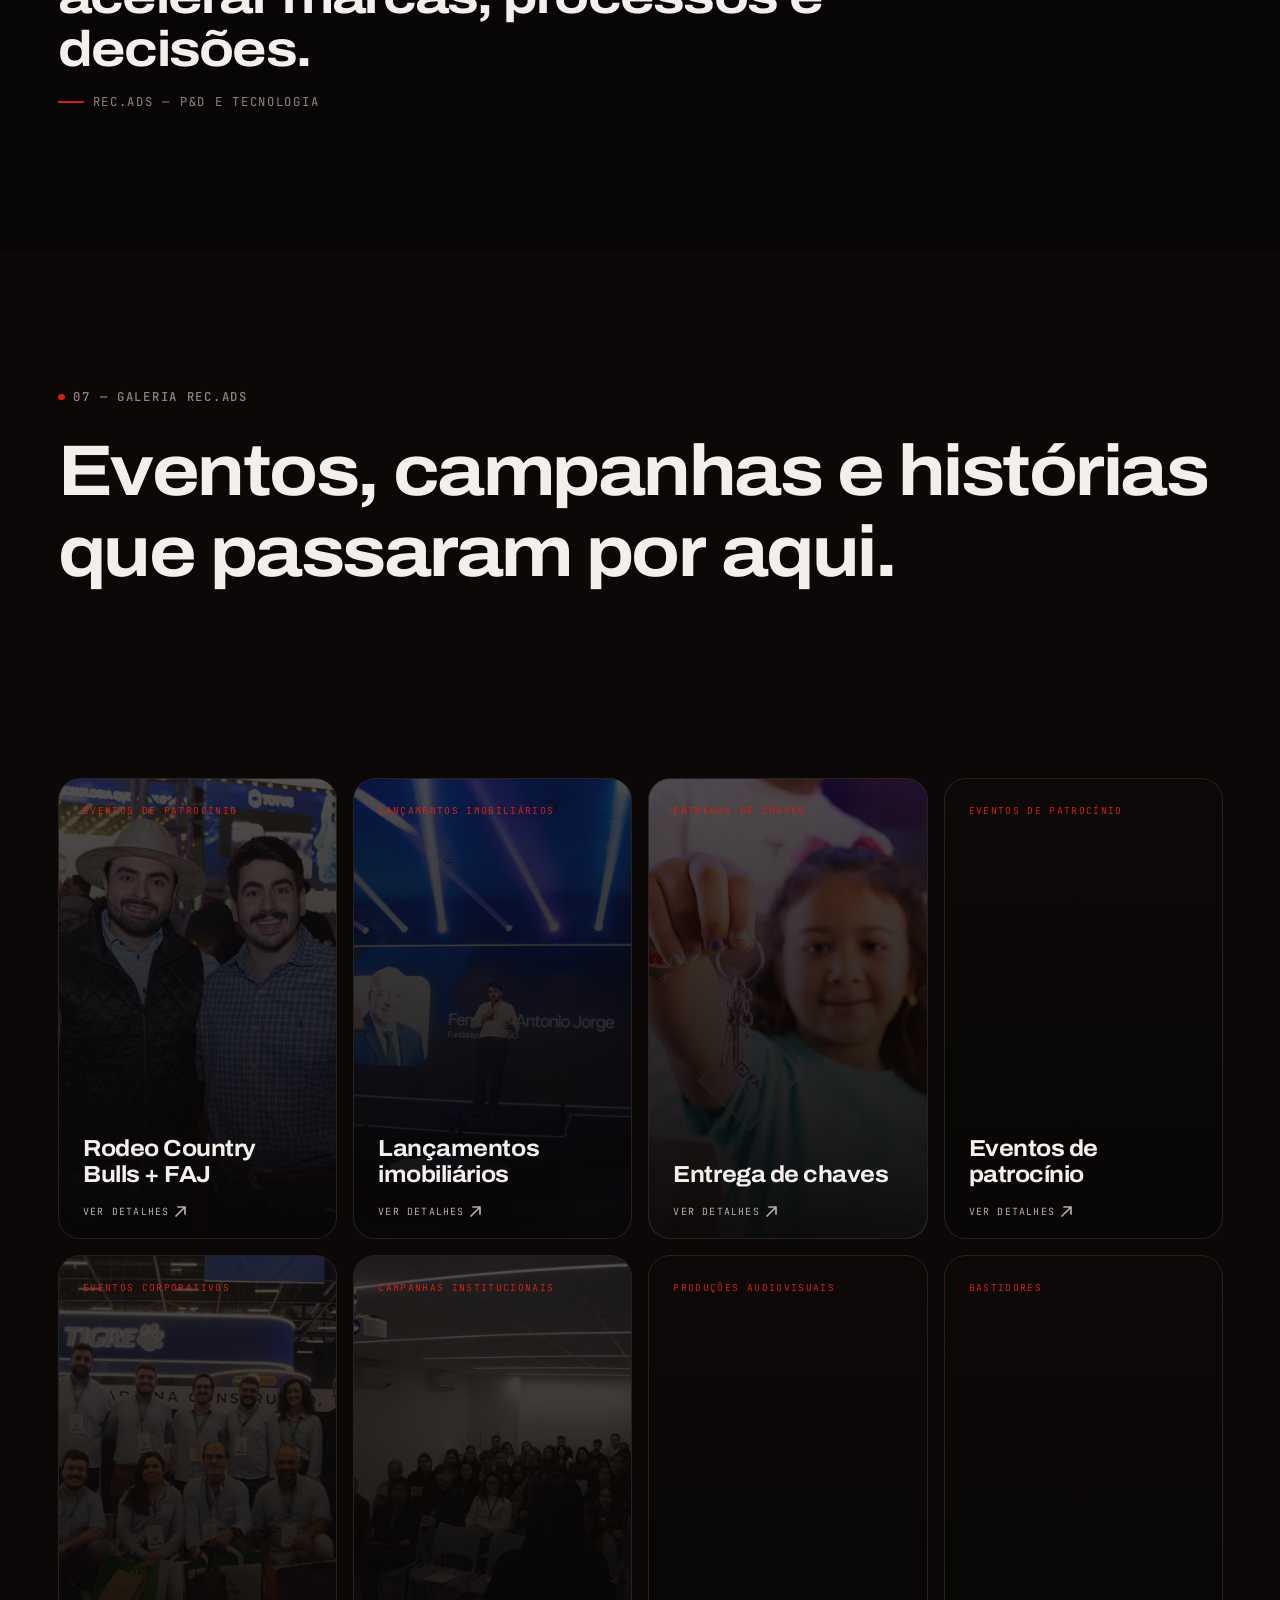
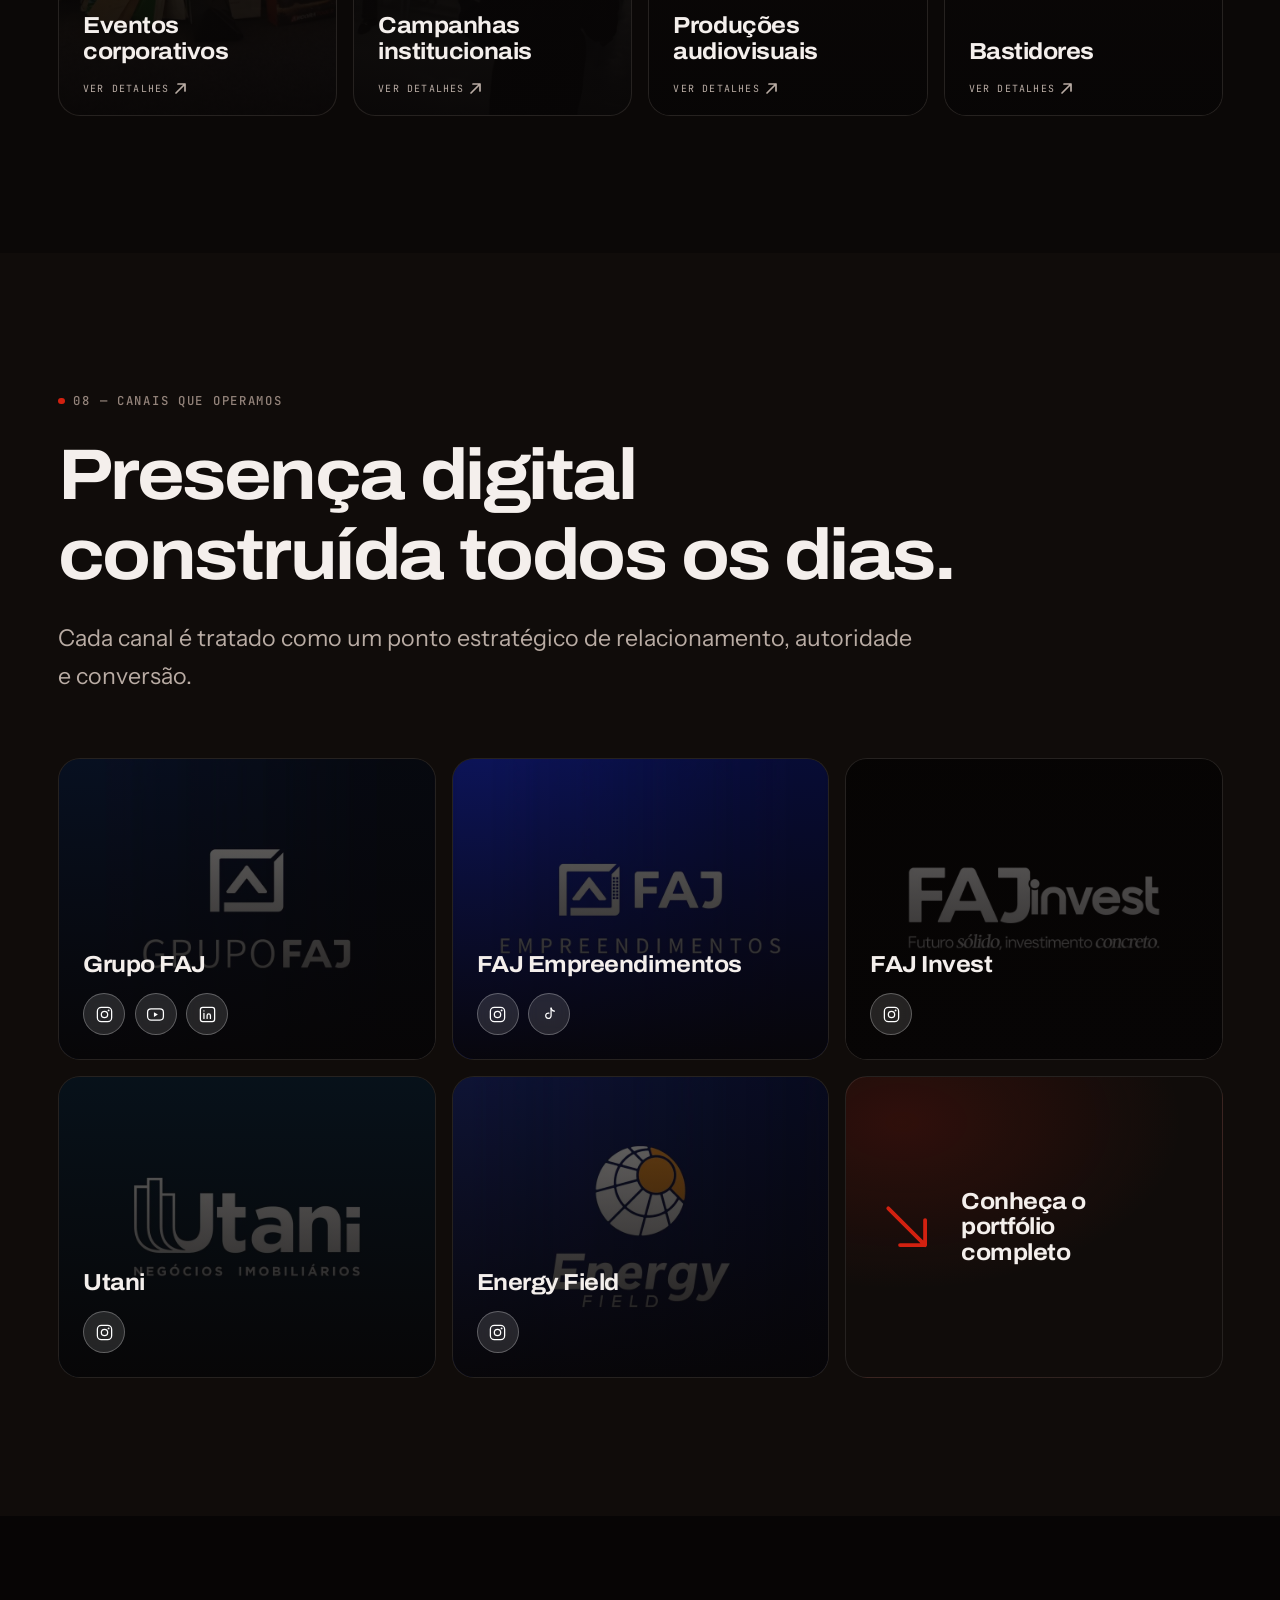
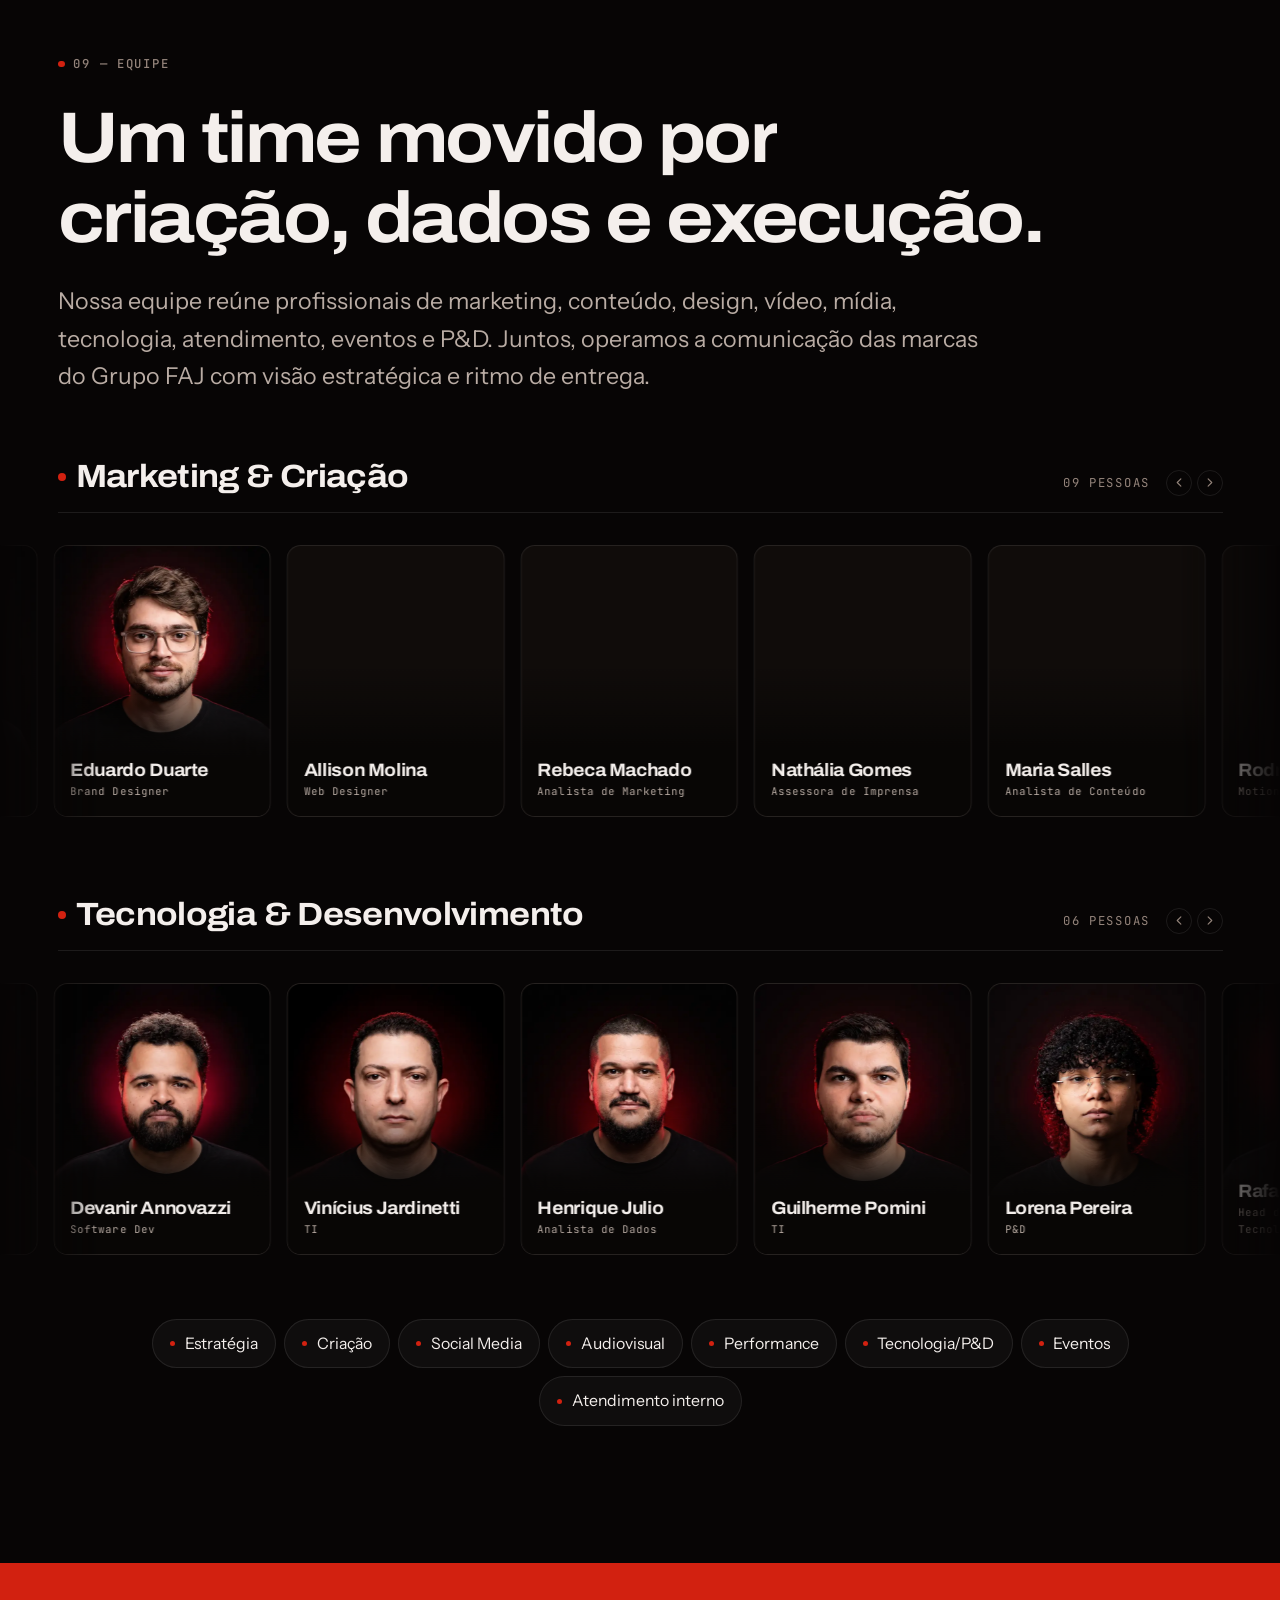
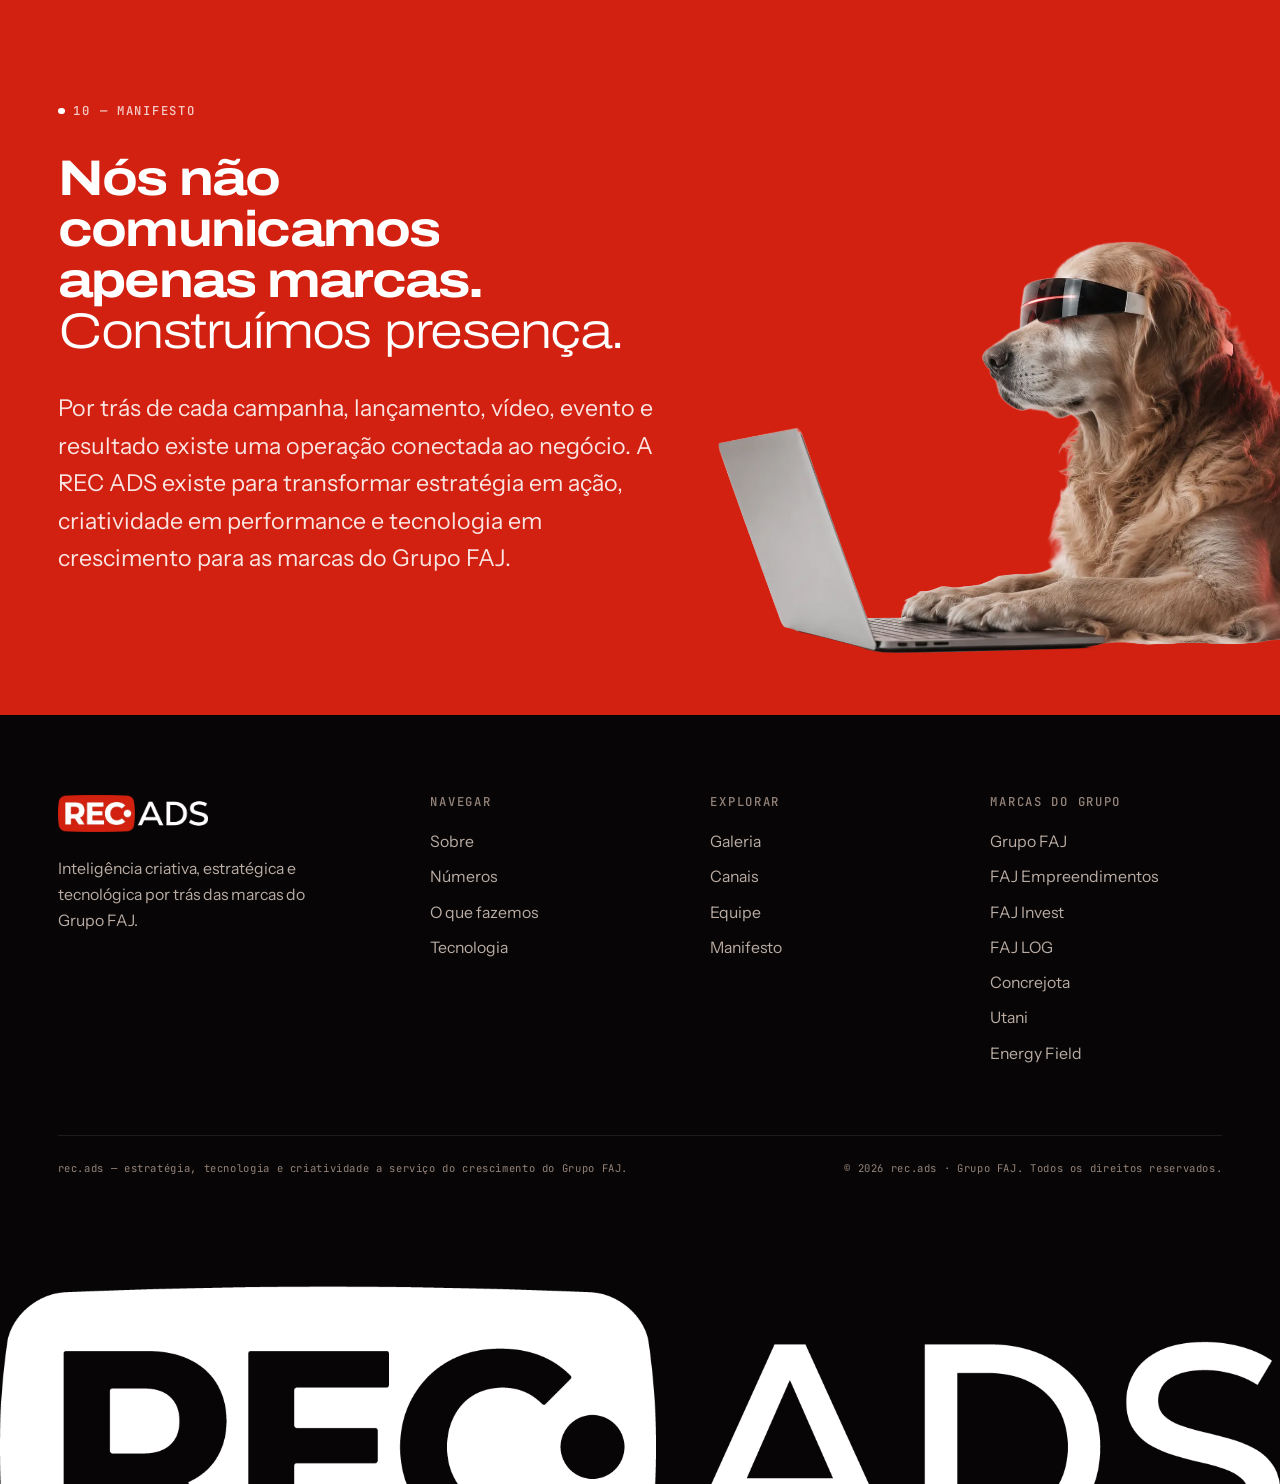
==== commit 0f59ca3f: "Galeria com projetos reais, equipe em fita e P&D em vitrine Galeria: as sete categorias saem do esta" ====
--- a/docs/index.html
+++ b/docs/index.html
@@ -204,10 +204,35 @@
     </div>
   </div>
 
+  <!-- Controle da fita. Fica no .wrap, alinhado com o texto da secao, enquanto
+       a fita corre de ponta a ponta da tela. A regua a esquerda ancora as setas
+       na linha; sem ela o par ficaria solto no meio do vazio. -->
+  <div class="wrap">
+    <div class="fita-cab" data-reveal>
+      <span class="fita-cab__r" aria-hidden="true"></span>
+      <div class="fita-setas">
+        <button class="fita-seta" type="button" data-fita-nav="prev" data-alvo="fita-pilares"
+                aria-controls="fita-pilares" aria-label="Voltar nos pilares">
+          <svg viewBox="0 0 24 24" aria-hidden="true" focusable="false">
+            <path d="M15 4l-8 8 8 8" fill="none" stroke="currentColor" stroke-width="2.4"
+                  stroke-linecap="round" stroke-linejoin="round"/>
+          </svg>
+        </button>
+        <button class="fita-seta" type="button" data-fita-nav="next" data-alvo="fita-pilares"
+                aria-controls="fita-pilares" aria-label="Avançar nos pilares">
+          <svg viewBox="0 0 24 24" aria-hidden="true" focusable="false">
+            <path d="M9 4l8 8-8 8" fill="none" stroke="currentColor" stroke-width="2.4"
+                  stroke-linecap="round" stroke-linejoin="round"/>
+          </svg>
+        </button>
+      </div>
+    </div>
+  </div>
+
   <!-- Vitrine dos pilares. As imagens de fundo sao provisorias: composicoes
        geradas na paleta da marca, em docs/assets/img/pilares/. Para trocar por
        foto real, substituir os arquivos de mesmo nome (proporcao 3:4). -->
-  <div class="pilares fita" data-fita data-reveal>
+  <div class="pilares fita" id="fita-pilares" data-fita data-reveal>
     <div class="fita__pista">
 
       <article class="pilar">
@@ -582,51 +607,142 @@
       dados, automação, IA e experiência digital.
     </p>
 
-    <!-- As 7 frentes como rede: cada uma ligada ao nucleo, porque na pratica
-         elas se alimentam entre si. Substitui o mockup de pipeline, cujas
-         barras pela metade sugeriam algo incompleto.
-         As posicoes vem de --x/--y (porcentagem), calculadas sobre uma elipse;
-         as linhas ficam numa camada SVG atras. -->
-    <div class="rede" data-reveal>
-      <div class="rede__disco">
-        <!-- aneis e raios. O disco e' quadrado, entao o viewBox 0-100 mapeia
-             1:1 e nada distorce. -->
-        <svg class="rede__linhas" viewBox="0 0 100 100" aria-hidden="true">
-          <circle cx="50" cy="50" r="15" />
-          <circle cx="50" cy="50" r="24" />
-          <circle cx="50" cy="50" r="31.5" />
-          <circle cx="50" cy="50" r="38" />
-          <g class="rede__raios">
-            <line x1="50" y1="50" x2="50"   y2="12" />
-            <line x1="50" y1="50" x2="79.7" y2="26.3" />
-            <line x1="50" y1="50" x2="87"   y2="58.5" />
-            <line x1="50" y1="50" x2="66.5" y2="84.2" />
-            <line x1="50" y1="50" x2="33.5" y2="84.2" />
-            <line x1="50" y1="50" x2="13"   y2="58.5" />
-            <line x1="50" y1="50" x2="20.3" y2="26.3" />
-          </g>
-          <g class="rede__brilhos">
-            <path d="M62 40.5v4M60 42.5h4" />
-            <path d="M36.5 62v3M35 63.5h3" />
-            <path d="M41 36.5v2.4M39.8 37.7h2.4" />
-          </g>
-        </svg>
-
-        <div class="rede__nucleo">
-          <span class="rede__nucleo-t">As 7 frentes</span>
-          <span class="rede__nucleo-d">de P&amp;D</span>
-        </div>
-
-        <ul class="rede__itens">
-          <li class="rede__item" style="--x: 50%;   --y: 12%"><span class="rede__no"></span><span class="rede__rot"><sup>01</sup>Inteligência Artificial</span></li>
-          <li class="rede__item" style="--x: 79.7%; --y: 26.3%"><span class="rede__no"></span><span class="rede__rot"><sup>02</sup>Automações internas</span></li>
-          <li class="rede__item" style="--x: 87%;   --y: 58.5%"><span class="rede__no"></span><span class="rede__rot"><sup>03</sup>Sistemas e integrações</span></li>
-          <li class="rede__item" style="--x: 66.5%; --y: 84.2%"><span class="rede__no"></span><span class="rede__rot"><sup>04</sup>Dashboards</span></li>
-          <li class="rede__item" style="--x: 33.5%; --y: 84.2%"><span class="rede__no"></span><span class="rede__rot"><sup>05</sup>Landing pages</span></li>
-          <li class="rede__item" style="--x: 13%;   --y: 58.5%"><span class="rede__no"></span><span class="rede__rot"><sup>06</sup>Fluxos digitais</span></li>
-          <li class="rede__item" style="--x: 20.3%; --y: 26.3%"><span class="rede__no"></span><span class="rede__rot"><sup>07</sup>Otimização de processos</span></li>
-        </ul>
-      </div>
+    <!-- VITRINE DAS 7 FRENTES ------------------------------------------
+         Sete cards de mesmo tamanho, cada um com uma cena 3D montada em CSS
+         (perspectiva de verdade, nada de imagem): o hover gira a cena e o
+         paralaxe entre as camadas aparece sozinho.
+         Cada cena e' feita de poucos elementos com gradiente cromado; o
+         movimento e' so' transform e opacity, que a GPU resolve sem repintar.
+         data-palco: o JS liga a animacao so' enquanto o card esta' na tela. -->
+    <div class="frentes__cab" data-reveal>
+      <h3 class="frentes__cab-t">As 7 frentes <em>do P&amp;D</em></h3>
+      <span class="frentes__cab-r" aria-hidden="true"></span>
+    </div>
+
+    <div class="frentes">
+
+      <!-- 01 — orb de vidro com tres aneis em orbita -->
+      <article class="frente card--glow" data-reveal>
+        <span class="frente__n" aria-hidden="true">01</span>
+        <div class="frente__palco" data-palco aria-hidden="true">
+          <div class="frente__cena">
+            <div class="obj">
+              <span class="ia__anel ia__anel--a"></span>
+              <span class="ia__anel ia__anel--b"></span>
+              <span class="ia__anel ia__anel--c"></span>
+              <span class="ia__orb"></span>
+            </div>
+          </div>
+          <span class="frente__piso"></span>
+        </div>
+        <h3 class="frente__t">Inteligência Artificial</h3>
+      </article>
+
+      <!-- 02 — disco dentado girando sobre um nucleo cromado -->
+      <article class="frente card--glow" data-reveal style="--reveal-delay: 70ms">
+        <span class="frente__n" aria-hidden="true">02</span>
+        <div class="frente__palco" data-palco aria-hidden="true">
+          <div class="frente__cena">
+            <div class="obj">
+              <span class="auto__aro auto__aro--a"></span>
+              <span class="auto__aro auto__aro--b"></span>
+              <span class="auto__nucleo"></span>
+            </div>
+          </div>
+          <span class="frente__piso"></span>
+        </div>
+        <h3 class="frente__t">Automações internas</h3>
+      </article>
+
+      <!-- 03 — tres modulos encaixados, respirando no mesmo eixo -->
+      <article class="frente card--glow" data-reveal style="--reveal-delay: 140ms">
+        <span class="frente__n" aria-hidden="true">03</span>
+        <div class="frente__palco" data-palco aria-hidden="true">
+          <div class="frente__cena">
+            <div class="obj">
+              <span class="mod" style="--z: -26px; --s: 1;    --d: 0s"></span>
+              <span class="mod" style="--z: 2px;   --s: .78;  --d: .5s"></span>
+              <span class="mod" style="--z: 30px;  --s: .56;  --d: 1s"></span>
+            </div>
+          </div>
+          <span class="frente__piso"></span>
+        </div>
+        <h3 class="frente__t">Sistemas e integrações</h3>
+      </article>
+
+      <!-- 04 — barras cromadas sobre a placa quadriculada -->
+      <article class="frente card--glow" data-reveal style="--reveal-delay: 210ms">
+        <span class="frente__n" aria-hidden="true">04</span>
+        <div class="frente__palco" data-palco aria-hidden="true">
+          <div class="frente__cena">
+            <div class="obj">
+              <span class="dados__placa"></span>
+              <span class="dados__barra" style="--x: -27px; --h: 30px; --d: 0s"></span>
+              <span class="dados__barra" style="--x: -9px;  --h: 46px; --d: .35s"></span>
+              <span class="dados__barra" style="--x: 9px;   --h: 24px; --d: .7s"></span>
+              <span class="dados__barra" style="--x: 27px;  --h: 38px; --d: 1.05s"></span>
+            </div>
+          </div>
+          <span class="frente__piso"></span>
+        </div>
+        <h3 class="frente__t">Dashboards</h3>
+      </article>
+
+      <!-- 05 — tres telas empilhadas em profundidade -->
+      <article class="frente card--glow" data-reveal style="--reveal-delay: 280ms">
+        <span class="frente__n" aria-hidden="true">05</span>
+        <div class="frente__palco" data-palco aria-hidden="true">
+          <div class="frente__cena">
+            <div class="obj">
+              <span class="tela" style="--z: -30px; --y: 16px;  --o: .5;  --d: 0s"></span>
+              <span class="tela" style="--z: 0px;   --y: 0px;   --o: .78; --d: .45s"></span>
+              <span class="tela tela--frente" style="--z: 30px; --y: -16px; --o: 1; --d: .9s"></span>
+            </div>
+          </div>
+          <span class="frente__piso"></span>
+        </div>
+        <h3 class="frente__t">Landing pages</h3>
+      </article>
+
+      <!-- 06 — nos ligados por linhas com pulso correndo -->
+      <article class="frente card--glow" data-reveal style="--reveal-delay: 350ms">
+        <span class="frente__n" aria-hidden="true">06</span>
+        <div class="frente__palco" data-palco aria-hidden="true">
+          <div class="frente__cena">
+            <div class="obj">
+              <svg class="fluxo__linhas" viewBox="0 0 120 120">
+                <path d="M22 30 L60 60 L98 30 M22 30 L22 90 M22 90 L60 60 M60 60 L98 90 M98 30 L98 90"/>
+                <path class="fluxo__pulso" d="M22 30 L60 60 L98 90"/>
+                <path class="fluxo__pulso fluxo__pulso--b" d="M98 30 L60 60 L22 90"/>
+              </svg>
+              <span class="fluxo__no" style="--x: -38px; --y: -30px; --z: 14px; --d: 0s"></span>
+              <span class="fluxo__no" style="--x: 38px;  --y: -30px; --z: -10px; --d: .4s"></span>
+              <span class="fluxo__no fluxo__no--eixo" style="--x: 0px; --y: 0px; --z: 22px; --d: .8s"></span>
+              <span class="fluxo__no" style="--x: -38px; --y: 30px;  --z: -14px; --d: 1.2s"></span>
+              <span class="fluxo__no" style="--x: 38px;  --y: 30px;  --z: 10px; --d: 1.6s"></span>
+            </div>
+          </div>
+          <span class="frente__piso"></span>
+        </div>
+        <h3 class="frente__t">Fluxos digitais</h3>
+      </article>
+
+      <!-- 07 — degraus em piramide com a seta subindo -->
+      <article class="frente card--glow" data-reveal style="--reveal-delay: 420ms">
+        <span class="frente__n" aria-hidden="true">07</span>
+        <div class="frente__palco" data-palco aria-hidden="true">
+          <div class="frente__cena">
+            <div class="obj">
+              <span class="mod mod--base" style="--z: -22px; --s: 1;   --d: 0s"></span>
+              <span class="mod mod--base" style="--z: 4px;   --s: .74; --d: .45s"></span>
+              <span class="mod mod--base" style="--z: 30px;  --s: .48; --d: .9s"></span>
+              <span class="subida__seta"></span>
+            </div>
+          </div>
+          <span class="frente__piso"></span>
+        </div>
+        <h3 class="frente__t">Otimização de processos</h3>
+      </article>
     </div>
 
     <!-- fecho da secao: ancorado por uma regra e pelo ponto da marca, em vez
@@ -678,11 +794,14 @@
         marcas do Grupo FAJ com visão estratégica e ritmo de entrega.
       </p>
     </div>
-
-    <!-- os grupos e as grades internas sao montados por JS (EQUIPE em main.js);
-         aqui e' so' o contentor, sem a classe .team, que agora e' da grade -->
-    <div id="team"></div>
-
+  </div>
+
+  <!-- fora do .wrap: cada area vira uma fita de largura total, como a dos
+       pilares. Os grupos e as fitas sao montados por JS (EQUIPE em main.js);
+       o cabecalho de cada area leva o proprio .wrap para seguir alinhado. -->
+  <div id="team"></div>
+
+  <div class="wrap">
     <div class="areas" data-reveal>
       <span class="chip">Estratégia</span>
       <span class="chip">Criação</span>
@@ -698,22 +817,34 @@
 
 <!-- ==================================================== MANIFESTO ======= -->
 <section class="section manifesto" id="manifesto">
-  <!-- marca da casa ao centro, bem apagada, servindo de eixo para o texto -->
-  <img class="manifesto__mark" src="assets/logo/recads-c.svg" alt="" aria-hidden="true"
-       width="185" height="166">
-
-  <div class="wrap manifesto__conteudo">
-    <p class="eyebrow manifesto__eyebrow" data-reveal>10 — Manifesto</p>
-
-    <h2 class="manifesto__t" data-split>
-      Nós não comunicamos apenas marcas. <em>Construímos presença.</em>
-    </h2>
-
-    <p class="manifesto__p" data-reveal style="--reveal-delay: 180ms">
-      Por trás de cada campanha, lançamento, vídeo, evento e resultado existe uma operação
-      conectada ao negócio. A REC ADS existe para transformar estratégia em ação,
-      criatividade em performance e tecnologia em crescimento para as marcas do Grupo FAJ.
-    </p>
+  <!-- Texto e foto sao duas colunas de uma grade, e nao camadas soltas: assim a
+       coluna do texto nunca alcanca a da foto, em largura nenhuma. A Zoe fica na
+       segunda coluna, apoiada na base e sangrando ate' a borda da tela.
+       O PNG e' recortado, entao ela pousa direto no vermelho, sem moldura. A
+       imagem foi espelhada no arquivo justamente para ela olhar para dentro do
+       texto, e nao para fora da pagina. -->
+  <div class="wrap manifesto__grid">
+    <div class="manifesto__conteudo">
+      <p class="eyebrow manifesto__eyebrow" data-reveal>10 — Manifesto</p>
+
+      <h2 class="manifesto__t" data-split>
+        Nós não comunicamos apenas marcas. <em>Construímos presença.</em>
+      </h2>
+
+      <p class="manifesto__p" data-reveal style="--reveal-delay: 180ms">
+        Por trás de cada campanha, lançamento, vídeo, evento e resultado existe uma operação
+        conectada ao negócio. A REC ADS existe para transformar estratégia em ação,
+        criatividade em performance e tecnologia em crescimento para as marcas do Grupo FAJ.
+      </p>
+    </div>
+
+    <div class="manifesto__zoe" aria-hidden="true">
+      <picture>
+        <source type="image/webp" srcset="assets/img/zoe-tech.webp">
+        <img src="assets/img/zoe-tech.png" alt="" width="1400" height="804"
+             loading="lazy" decoding="async">
+      </picture>
+    </div>
   </div>
 </section>
 
@@ -796,6 +927,30 @@
   </div>
 </div>
 
+<!-- Visor: a foto do carrossel ampliada. Fica por cima do modal do projeto,
+     com fechamento proprio; o Esc fecha o visor antes do modal. -->
+<div class="visor" id="visor" role="dialog" aria-modal="true" aria-label="Foto ampliada" aria-hidden="true">
+  <div class="visor__scrim" data-visor-close></div>
+  <button class="visor__fechar" data-visor-close aria-label="Fechar foto">
+    <svg width="18" height="18" viewBox="0 0 16 16" fill="none" aria-hidden="true">
+      <path d="M3 3l10 10M13 3L3 13" stroke="currentColor" stroke-width="1.7" stroke-linecap="round"/>
+    </svg>
+  </button>
+  <!-- montado pelo JS a cada abertura: trocar o <source> de um <picture> ja'
+       existente e' terreno escorregadio, remontar nao e'. -->
+  <figure class="visor__quadro" id="visor-quadro"></figure>
+  <button class="visor__seta visor__seta--ant" type="button" aria-label="Foto anterior">
+    <svg width="20" height="20" viewBox="0 0 24 24" fill="none" aria-hidden="true">
+      <path d="M15 4 7 12l8 8" stroke="currentColor" stroke-width="2.2" stroke-linecap="round" stroke-linejoin="round"/>
+    </svg>
+  </button>
+  <button class="visor__seta visor__seta--prox" type="button" aria-label="Próxima foto">
+    <svg width="20" height="20" viewBox="0 0 24 24" fill="none" aria-hidden="true">
+      <path d="m9 4 8 8-8 8" stroke="currentColor" stroke-width="2.2" stroke-linecap="round" stroke-linejoin="round"/>
+    </svg>
+  </button>
+</div>
+
 <script src="assets/js/main.js" defer></script>
 </body>
 </html>
--- a/docs/assets/css/tokens.css
+++ b/docs/assets/css/tokens.css
@@ -122,6 +122,7 @@
   --z-header: 100;
   --z-menu: 200;
   --z-modal: 300;
+  --z-visor: 400;   /* a foto ampliada, que abre por cima do modal */
 }
 
 /* ---- o site tem animacao de scroll pesada; quem pediu menos, recebe menos ---- */
--- a/docs/assets/css/style.css
+++ b/docs/assets/css/style.css
@@ -520,6 +520,43 @@
 /* Movimento reduzido: o JS nao avanca sozinho, mas o arrasto continua
    funcionando — a pessoa navega no proprio ritmo. */
 
+/* --- setas da fita ---
+   Controle discreto: a fita anda sozinha, as setas so' apressam. Por isso o
+   tamanho miudo e o contorno fino, que nao competem com o titulo da area. */
+.fita-setas { display: flex; gap: 0.3rem; }
+.fita-seta {
+  width: 26px; height: 26px; flex: none;
+  display: grid; place-items: center;
+  padding: 0;
+  background: transparent;
+  color: var(--text-3);
+  border: 1px solid var(--line);
+  border-radius: 50%;
+  cursor: pointer;
+  transition: color var(--dur) var(--ease-out),
+              border-color var(--dur) var(--ease-out),
+              background var(--dur) var(--ease-out);
+}
+.fita-seta svg { width: 11px; height: 11px; display: block; }
+.fita-seta:hover {
+  color: var(--white);
+  border-color: var(--red);
+  background: rgba(210, 33, 16, 0.16);
+}
+.fita-seta:active { transform: scale(0.94); }
+
+/* linha de controle de uma fita: regua ocupando a largura e as setas na ponta
+   direita. E' o mesmo par de botoes da equipe (.fita-setas), so' que aqui sem
+   cabecalho para acompanhar. */
+.fita-cab {
+  display: flex; align-items: center; gap: var(--sp-3);
+  margin-bottom: var(--sp-3);
+}
+.fita-cab__r {
+  height: 1px; flex: 1;
+  background: linear-gradient(90deg, var(--line), rgba(255, 255, 255, 0.02));
+}
+
 /* --- pilares na fita --- */
 .pilares { padding-bottom: var(--sp-2); }
 .pilares .pilar { flex: 0 0 clamp(250px, 24vw, 340px); margin-right: var(--sp-3); }
@@ -921,133 +958,440 @@
   background: rgba(210, 33, 16, 0.1);
   box-shadow: inset 0 0 0 1px var(--red);
 }
-/* --- rede das frentes de P&D ---
-   Disco escuro com halo, aneis tracejados e 7 nos sobre a circunferencia. As
-   posicoes chegam por --x/--y; como o disco e' quadrado, o viewBox 0-100 do
-   SVG mapeia 1:1 e os aneis saem redondos de verdade. */
-.rede {
+/* --- VITRINE DAS 7 FRENTES DE P&D ----------------------------------------
+   Sete cards de mesmo tamanho, cada um com uma cena 3D montada em CSS.
+   Materiais: uma rampa cromada (--cromo) que imita metal escovado, vidro
+   translucido (--vidro) e luz fria azulada, com o vermelho da marca entrando
+   so' em brasa — halo, reflexo, um nucleo. Sem imagem e sem canvas: as cenas
+   sao poucos elementos com gradiente, e todo o movimento e' transform e
+   opacity, que a GPU resolve sem repintar. */
+.frentes__cab {
+  display: flex; align-items: center; gap: var(--sp-3);
+  margin-top: var(--sp-6);
+  margin-bottom: var(--sp-3);
+}
+.frentes__cab-t {
+  font-family: var(--font-display); font-weight: 700; font-stretch: 110%;
+  font-size: var(--fs-xl); letter-spacing: var(--tr-snug); line-height: 1.05;
+  flex: none;
+}
+/* mesmo contraste de peso do hero e do manifesto: a parte de apoio em light */
+.frentes__cab-t em { font-style: normal; font-weight: 300; color: var(--text-2); }
+/* a regua come o resto da linha e esmaece — costura o rotulo com a grade */
+.frentes__cab-r {
+  height: 1px; flex: 1;
+  background: linear-gradient(90deg, var(--red), rgba(210, 33, 16, 0.15) 22%, var(--line) 60%, transparent);
+}
+
+/* Flex com wrap, nao grid: com 7 cards e 4 colunas a ultima fileira fica
+   incompleta, e no grid ela encostaria a esquerda com o vazio a direita. Com
+   justify-content: center os 3 que sobram ficam centrados, e todos os cards
+   mantem exatamente a mesma largura (a base reproduz a largura que teriam
+   numa grade de --cols colunas; o -0.5px cobre arredondamento de subpixel). */
+.frentes {
+  --cols: 1;
+  --cromo: linear-gradient(147deg,
+    #ffffff 0%, #c2cbd8 13%, #f6f9fd 27%, #7f8a99 44%,
+    #e9eef5 58%, #939eae 74%, #fbfcfe 90%, #aab4c2 100%);
+  --cromo-fosco: linear-gradient(147deg,
+    rgba(255, 255, 255, 0.88), rgba(163, 176, 194, 0.34) 38%,
+    rgba(255, 255, 255, 0.62) 60%, rgba(126, 138, 158, 0.3));
+  --vidro: linear-gradient(158deg,
+    rgba(255, 255, 255, 0.2), rgba(255, 255, 255, 0.045) 44%, rgba(255, 255, 255, 0.13));
+  --frio: rgba(150, 190, 255, 0.3);
+
+  display: flex; flex-wrap: wrap; justify-content: center;
+  gap: var(--sp-2);
+}
+@media (min-width: 560px)  { .frentes { --cols: 2; } }
+@media (min-width: 900px)  { .frentes { --cols: 3; } }
+@media (min-width: 1180px) { .frentes { --cols: 4; } }
+
+/* ---------------------------------------------------------------- card --- */
+.frente {
+  flex: 0 0 calc((100% - (var(--cols) - 1) * var(--sp-2)) / var(--cols) - 0.5px);
+  position: relative; isolation: isolate; overflow: hidden;
+  display: flex; flex-direction: column;
+  padding: var(--sp-3);
+  border-radius: 18px;
+  /* fundo em tres camadas: luz fria caindo do alto, brasa vermelha subindo do
+     rodape e o corpo escuro por baixo. E' o que da' a profundidade de vitrine
+     sem precisar de imagem. */
+  background:
+    radial-gradient(120% 82% at 50% -14%, rgba(126, 158, 200, 0.16), transparent 60%),
+    radial-gradient(96% 58% at 50% 116%, rgba(210, 33, 16, 0.13), transparent 64%),
+    linear-gradient(180deg, #15110f 0%, #0c0a09 62%, #090707 100%);
+  box-shadow:
+    inset 0 0 0 1px rgba(255, 255, 255, 0.055),
+    inset 0 1px 0 rgba(255, 255, 255, 0.09),
+    0 22px 48px -30px #000;
+  transition: transform 0.55s var(--ease-out), box-shadow 0.55s var(--ease-out);
+}
+/* granulado finissimo: tira o aspecto chapado do degrade sem pesar — e' um
+   SVG de ruido de ~200 bytes, embutido, sem requisicao */
+.frente::before {
+  content: ""; position: absolute; inset: 0; z-index: 0;
+  background-image: url("data:image/svg+xml,%3Csvg xmlns='http://www.w3.org/2000/svg' width='140' height='140'%3E%3Cfilter id='n'%3E%3CfeTurbulence type='fractalNoise' baseFrequency='.9' numOctaves='3'/%3E%3C/filter%3E%3Crect width='140' height='140' filter='url(%23n)'/%3E%3C/svg%3E");
+  opacity: 0.035;
+  mix-blend-mode: overlay;
+  pointer-events: none;
+}
+.frente:hover {
+  transform: translateY(-5px);
+  box-shadow:
+    inset 0 0 0 1px rgba(255, 255, 255, 0.12),
+    inset 0 1px 0 rgba(255, 255, 255, 0.16),
+    0 30px 60px -32px #000,
+    0 0 34px -8px rgba(210, 33, 16, 0.3);
+}
+
+.frente__n {
+  position: absolute; top: var(--sp-3); left: var(--sp-3); z-index: 2;
+  font-family: var(--font-mono); font-size: 0.68rem;
+  letter-spacing: 0.18em; color: var(--text-3);
+  transition: color var(--dur) var(--ease-out);
+}
+.frente:hover .frente__n { color: var(--red); }
+
+.frente__t {
+  position: relative; z-index: 2;
+  font-family: var(--font-display); font-weight: 700; font-stretch: 108%;
+  font-size: var(--fs-lg); letter-spacing: var(--tr-snug); line-height: 1.12;
+  /* duas linhas reservadas: sem isso o card de titulo curto ("Dashboards")
+     ficaria mais baixo que os de titulo longo e a grade perderia o alinhamento */
+  min-height: calc(2em * 1.12);
+  display: flex; align-items: flex-end;
+}
+
+/* --------------------------------------------------------------- palco --- */
+.frente__palco {
+  position: relative; z-index: 1;
+  flex: 1;
+  min-height: 168px;
+  display: grid; place-items: center;
+  perspective: 760px;
+  perspective-origin: 50% 44%;
+}
+/* A cena inteira gira no hover; como tudo dentro dela e' preserve-3d, o
+   paralaxe entre as camadas sai de graca. */
+.frente__cena {
   position: relative;
-  margin-top: var(--sp-6);
-  display: grid; place-items: center;
-  padding-block: var(--sp-4);
-}
-.rede__disco {
-  position: relative;
-  width: min(100%, clamp(340px, 52vw, 660px));
-  aspect-ratio: 1;
+  width: 118px; height: 118px;
+  transform-style: preserve-3d;
+  transform: rotateX(var(--tx, 15deg)) rotateY(var(--ty, -18deg)) scale(var(--sc, 1));
+  transition: transform 0.7s var(--ease-out);
+}
+.frente:hover .frente__cena { --tx: 8deg; --ty: 10deg; --sc: 1.07; }
+
+.obj {
+  position: absolute; inset: 0;
+  transform-style: preserve-3d;
+  animation: obj-flutua 6.5s ease-in-out infinite;
+}
+@keyframes obj-flutua {
+  0%, 100% { transform: translate3d(0, -5px, 0); }
+  50%      { transform: translate3d(0, 5px, 0); }
+}
+
+/* sombra/reflexo no chao, respirando junto com o objeto */
+.frente__piso {
+  position: absolute; left: 50%; bottom: 8%;
+  width: 104px; height: 20px;
+  transform: translateX(-50%);
+  background: radial-gradient(50% 50% at 50% 50%, rgba(150, 190, 255, 0.24), transparent 72%);
+  filter: blur(4px);
+  animation: piso-respira 6.5s ease-in-out infinite;
+  pointer-events: none;
+}
+@keyframes piso-respira {
+  0%, 100% { opacity: 0.8; transform: translateX(-50%) scale(1.06); }
+  50%      { opacity: 0.45; transform: translateX(-50%) scale(0.88); }
+}
+
+/* Economia: as cenas so' animam enquanto o card esta' na tela (classe posta
+   pelo JS). Sete cenas girando em segundo plano gastariam bateria a' toa. */
+.frente__palco * { animation-play-state: paused; }
+.frente__palco.is-vivo * { animation-play-state: running; }
+
+/* == 01 — INTELIGENCIA ARTIFICIAL =========================================
+   Orb de vidro com tres aneis cromados em orbita. O anel e' um disco com
+   gradiente conico mascarado no miolo: sobra so' a borda, e o brilho do
+   conico girando junto e' o que da' a leitura de metal em movimento. */
+.ia__anel {
+  position: absolute; inset: 0;
   border-radius: 50%;
-  background: radial-gradient(circle at 50% 50%, #100c0a 58%, #1a100e 100%);
-  /* halo: e' o que da' o volume do disco, como na referencia */
+  background: conic-gradient(from 0deg,
+    rgba(255, 255, 255, 0.95), rgba(255, 255, 255, 0.05) 22%,
+    rgba(205, 225, 255, 0.8) 48%, rgba(255, 255, 255, 0.06) 74%,
+    rgba(255, 255, 255, 0.95));
+  -webkit-mask: radial-gradient(farthest-side, transparent calc(100% - 2px), #000 calc(100% - 2px));
+          mask: radial-gradient(farthest-side, transparent calc(100% - 2px), #000 calc(100% - 2px));
+}
+.ia__anel--a { animation: ia-orbita-a 9s linear infinite; }
+.ia__anel--b { inset: 7%;  animation: ia-orbita-b 12s linear infinite; }
+.ia__anel--c { inset: 13%; animation: ia-orbita-c 16s linear infinite; }
+/* o giro precisa carregar a inclinacao junto: um transform novo apagaria o
+   anterior, e o anel voltaria a ficar de frente */
+@keyframes ia-orbita-a {
+  from { transform: rotateX(74deg) rotateZ(0deg); }
+  to   { transform: rotateX(74deg) rotateZ(360deg); }
+}
+@keyframes ia-orbita-b {
+  from { transform: rotateX(64deg) rotateY(58deg) rotateZ(360deg); }
+  to   { transform: rotateX(64deg) rotateY(58deg) rotateZ(0deg); }
+}
+@keyframes ia-orbita-c {
+  from { transform: rotateX(70deg) rotateY(-54deg) rotateZ(0deg); }
+  to   { transform: rotateX(70deg) rotateY(-54deg) rotateZ(360deg); }
+}
+
+.ia__orb {
+  position: absolute; inset: 29%;
+  border-radius: 50%;
+  /* dois pontos de luz: o especular branco em cima a esquerda e a brasa
+     vermelha rebatendo embaixo a direita */
+  background:
+    radial-gradient(circle at 34% 26%,
+      #fff 0%, rgba(228, 238, 252, 0.85) 8%, rgba(150, 172, 205, 0.5) 26%, rgba(26, 30, 40, 0.94) 68%),
+    radial-gradient(circle at 70% 78%, rgba(210, 33, 16, 0.6), transparent 54%);
   box-shadow:
-    0 0 0 1px rgba(210, 33, 16, 0.28),
-    0 0 90px 10px rgba(210, 33, 16, 0.3),
-    0 0 220px 60px rgba(210, 33, 16, 0.16);
-}
-
-.rede__linhas {
+    inset 0 0 14px rgba(255, 255, 255, 0.3),
+    0 0 24px rgba(150, 190, 255, 0.3);
+}
+.ia__orb::after {
+  content: ""; position: absolute; inset: -32%;
+  border-radius: 50%;
+  background: radial-gradient(circle, rgba(210, 33, 16, 0.34), transparent 62%);
+  animation: ia-brasa 4.2s ease-in-out infinite;
+}
+@keyframes ia-brasa { 0%, 100% { opacity: 0.45; } 50% { opacity: 0.95; } }
+
+/* == 02 — AUTOMACOES INTERNAS =============================================
+   Disco dentado sobre um nucleo cromado. Os dentes sao um conico repetido,
+   mascarado numa faixa; os dois aros giram em sentidos opostos, que e' o que
+   da' a leitura de engrenagem em vez de disco solto. */
+.auto__aro {
+  position: absolute;
+  border-radius: 50%;
+  background: repeating-conic-gradient(from 0deg,
+    rgba(255, 255, 255, 0.92) 0 4deg, rgba(255, 255, 255, 0.05) 4deg 13deg);
+}
+.auto__aro--a {
+  inset: 2%;
+  -webkit-mask: radial-gradient(farthest-side, transparent calc(100% - 11px), #000 calc(100% - 11px));
+          mask: radial-gradient(farthest-side, transparent calc(100% - 11px), #000 calc(100% - 11px));
+  animation: auto-gira-a 16s linear infinite;
+}
+.auto__aro--b {
+  inset: 24%;
+  -webkit-mask: radial-gradient(farthest-side, transparent calc(100% - 7px), #000 calc(100% - 7px));
+          mask: radial-gradient(farthest-side, transparent calc(100% - 7px), #000 calc(100% - 7px));
+  animation: auto-gira-b 9s linear infinite;
+}
+@keyframes auto-gira-a {
+  from { transform: rotateX(58deg) rotateZ(0deg); }
+  to   { transform: rotateX(58deg) rotateZ(360deg); }
+}
+@keyframes auto-gira-b {
+  from { transform: rotateX(58deg) rotateZ(360deg); }
+  to   { transform: rotateX(58deg) rotateZ(0deg); }
+}
+.auto__nucleo {
+  position: absolute; inset: 39%;
+  border-radius: 50%;
+  background: var(--cromo);
+  transform: translateZ(10px);
+  box-shadow:
+    inset 0 1px 2px rgba(255, 255, 255, 0.9),
+    inset 0 -3px 6px rgba(10, 12, 16, 0.6),
+    0 0 20px rgba(150, 190, 255, 0.28);
+}
+.auto__nucleo::after {
+  content: ""; position: absolute; inset: 32%;
+  border-radius: 50%;
+  background: radial-gradient(circle at 40% 34%, rgba(255, 255, 255, 0.9), rgba(210, 33, 16, 0.85) 70%);
+  box-shadow: 0 0 12px rgba(210, 33, 16, 0.7);
+}
+
+/* == 03 e 07 — MODULOS EMPILHADOS =========================================
+   Placas isometricas, uma por camada. O tamanho vem de --s e a altura de --z;
+   cada uma respira com o proprio atraso, entao a pilha nunca fica rigida. */
+.mod {
+  position: absolute; left: 50%; top: 50%;
+  width: 78px; height: 78px; margin: -39px 0 0 -39px;
+  border-radius: 12px;
+  background: var(--cromo-fosco);
+  box-shadow:
+    inset 0 0 0 1px rgba(255, 255, 255, 0.4),
+    inset 0 2px 6px rgba(255, 255, 255, 0.28),
+    0 12px 26px -14px #000;
+  transform: rotateX(56deg) rotateZ(45deg) translateZ(var(--z)) scale(var(--s));
+  animation: mod-respira 6s ease-in-out infinite;
+  animation-delay: var(--d);
+}
+@keyframes mod-respira {
+  0%, 100% { transform: rotateX(56deg) rotateZ(45deg) translateZ(var(--z)) scale(var(--s)); }
+  50%      { transform: rotateX(56deg) rotateZ(45deg) translateZ(calc(var(--z) + 9px)) scale(var(--s)); }
+}
+/* fio de luz vermelho na aresta: e' o detalhe da marca dentro do metal */
+.mod::after {
+  content: ""; position: absolute; inset: auto 12% 8% 12%;
+  height: 1px;
+  background: linear-gradient(90deg, transparent, rgba(210, 33, 16, 0.75), transparent);
+}
+/* na piramide as placas ficam mais fechadas e sem o fio, para o degrau ler
+   como volume solido */
+.mod--base { border-radius: 8px; }
+.mod--base::after { content: none; }
+
+.subida__seta {
+  position: absolute; left: 50%; top: 50%;
+  width: 26px; height: 26px; margin: -13px 0 0 -13px;
+  border-right: 3px solid transparent;
+  border-top: 3px solid transparent;
+  /* a seta e' um canto: bordas com gradiente via border-image mantem o cromado */
+  border-image: var(--cromo) 1;
+  transform: rotate(-45deg) translateZ(58px);
+  animation: subida 3.4s ease-in-out infinite;
+  filter: drop-shadow(0 0 8px rgba(150, 190, 255, 0.5));
+}
+@keyframes subida {
+  0%   { transform: rotate(-45deg) translateZ(46px); opacity: 0; }
+  30%  { opacity: 1; }
+  100% { transform: rotate(-45deg) translateZ(78px); opacity: 0; }
+}
+
+/* == 04 — DASHBOARDS ======================================================
+   Placa quadriculada com quatro barras cromadas crescendo em tempos
+   diferentes. As barras ficam de frente para a camera: na cena inclinada elas
+   leem como colunas plantadas na placa. */
+.dados__placa {
+  position: absolute; left: 50%; top: 54%;
+  width: 104px; height: 104px; margin: -52px 0 0 -52px;
+  border-radius: 10px;
+  background:
+    repeating-linear-gradient(0deg, rgba(255, 255, 255, 0.13) 0 1px, transparent 1px 13px),
+    repeating-linear-gradient(90deg, rgba(255, 255, 255, 0.13) 0 1px, transparent 1px 13px),
+    linear-gradient(160deg, rgba(120, 150, 190, 0.22), rgba(10, 12, 16, 0.5));
+  box-shadow: inset 0 0 0 1px rgba(255, 255, 255, 0.22), 0 14px 30px -16px #000;
+  transform: rotateX(66deg) rotateZ(45deg);
+}
+.dados__barra {
+  position: absolute; left: 50%; bottom: 46%;
+  width: 13px; height: var(--h);
+  margin-left: -6.5px;
+  border-radius: 3px 3px 1px 1px;
+  background: var(--cromo);
+  transform-origin: 50% 100%;
+  box-shadow: 0 0 14px rgba(150, 190, 255, 0.28);
+  animation: barra-pulsa 3.8s ease-in-out infinite;
+  animation-delay: var(--d);
+}
+@keyframes barra-pulsa {
+  0%, 100% { transform: translateX(var(--x)) translateZ(20px) scaleY(0.72); }
+  50%      { transform: translateX(var(--x)) translateZ(20px) scaleY(1.16); }
+}
+/* topo da barra em brasa: da' o ponto de cor sem sujar o cromado */
+.dados__barra::after {
+  content: ""; position: absolute; inset: 0 0 auto 0; height: 3px;
+  border-radius: 3px 3px 0 0;
+  background: var(--red);
+  box-shadow: 0 0 10px rgba(210, 33, 16, 0.9);
+}
+
+/* == 05 — LANDING PAGES ===================================================
+   Tres telas de vidro empilhadas em profundidade. Cada uma tem a barra do
+   topo e duas linhas de conteudo desenhadas por gradiente — sem elemento
+   extra. O paralaxe aparece quando a cena gira no hover. */
+.tela {
+  position: absolute; left: 50%; top: 50%;
+  width: 88px; height: 60px; margin: -30px 0 0 -44px;
+  border-radius: 9px;
+  opacity: var(--o);
+  background:
+    linear-gradient(90deg, transparent 12px, rgba(255, 255, 255, 0.5) 12px 34px, transparent 34px) 0 26px / 100% 3px no-repeat,
+    linear-gradient(90deg, transparent 12px, rgba(255, 255, 255, 0.28) 12px 58px, transparent 58px) 0 36px / 100% 3px no-repeat,
+    linear-gradient(90deg, rgba(210, 33, 16, 0.9) 0 3px, transparent 3px) 12px 12px / 100% 3px no-repeat,
+    var(--vidro);
+  box-shadow:
+    inset 0 0 0 1px rgba(255, 255, 255, 0.26),
+    inset 0 1px 0 rgba(255, 255, 255, 0.5),
+    0 16px 28px -18px #000;
+  transform: translate3d(0, var(--y), var(--z));
+  animation: tela-flutua 7s ease-in-out infinite;
+  animation-delay: var(--d);
+}
+@keyframes tela-flutua {
+  0%, 100% { transform: translate3d(0, var(--y), var(--z)); }
+  50%      { transform: translate3d(0, calc(var(--y) - 6px), var(--z)); }
+}
+/* a da frente ganha o brilho do vidro de verdade */
+.tela--frente {
+  backdrop-filter: blur(2px);
+  -webkit-backdrop-filter: blur(2px);
+}
+
+/* == 06 — FLUXOS DIGITAIS =================================================
+   Nos ligados por linhas, com dois pulsos correndo em sentidos opostos. As
+   linhas sao SVG (tracado preciso); os nos sao elementos com --z proprio,
+   entao a rede tem profundidade de verdade. */
+.fluxo__linhas {
   position: absolute; inset: 0;
   width: 100%; height: 100%;
-  z-index: 0; pointer-events: none;
   overflow: visible;
 }
-.rede__linhas circle {
+.fluxo__linhas path {
   fill: none;
-  stroke: rgba(255, 255, 255, 0.13);
-  stroke-width: 0.9;
+  stroke: rgba(255, 255, 255, 0.22);
+  stroke-width: 1.4;
   vector-effect: non-scaling-stroke;
-  stroke-dasharray: 1.4 2.6;
-}
-.rede__raios line {
-  stroke: rgba(210, 33, 16, 0.5);
-  stroke-width: 0.9;
-  vector-effect: non-scaling-stroke;
-  stroke-dasharray: 3 4;
-  animation: rede-fluxo 3.6s linear infinite;
-}
-@keyframes rede-fluxo { to { stroke-dashoffset: -14; } }
-.rede__brilhos path {
-  stroke: var(--red); stroke-width: 1; stroke-linecap: round;
-  vector-effect: non-scaling-stroke; opacity: 0.8;
-}
-
-.rede__nucleo {
+}
+.fluxo__pulso {
+  stroke: var(--red);
+  stroke-width: 2;
+  stroke-linecap: round;
+  stroke-dasharray: 16 200;
+  filter: drop-shadow(0 0 4px rgba(210, 33, 16, 0.9));
+  animation: fluxo-corre 3.2s linear infinite;
+}
+.fluxo__pulso--b { animation-duration: 4.1s; animation-direction: reverse; }
+@keyframes fluxo-corre { from { stroke-dashoffset: 216; } to { stroke-dashoffset: 0; } }
+
+.fluxo__no {
   position: absolute; left: 50%; top: 50%;
-  transform: translate(-50%, -50%);
-  z-index: 2;
-  display: grid; justify-items: center; gap: 0.1rem;
-  text-align: center;
-}
-.rede__nucleo-t {
-  font-family: var(--font-display); font-weight: 700; font-stretch: 108%;
-  font-size: var(--fs-lg); letter-spacing: var(--tr-snug);
-}
-.rede__nucleo-d {
-  font-family: var(--font-display); font-weight: 300; font-stretch: 108%;
-  font-size: var(--fs-lg); letter-spacing: var(--tr-snug);
-  color: var(--text-2);
-}
-
-.rede__itens { position: absolute; inset: 0; z-index: 1; margin: 0; }
-/* o item e' ancorado no ponto do no; o rotulo desce logo abaixo dele */
-.rede__item {
-  position: absolute;
-  left: var(--x); top: var(--y);
-  transform: translate(-50%, -50%);
-  display: grid; justify-items: center; gap: 0.5rem;
-  width: max-content; max-width: 13ch;
-}
-.rede__no {
-  width: 15px; height: 15px; border-radius: 50%;
-  background: var(--n-950);
-  box-shadow: inset 0 0 0 1.5px var(--red);
-  transition: background-color var(--dur) var(--ease-out),
-              box-shadow var(--dur) var(--ease-out),
-              transform var(--dur) var(--ease-out);
-}
-.rede__rot {
-  font-family: var(--font-mono); font-size: 0.66rem;
-  letter-spacing: 0.06em; line-height: 1.35;
-  color: var(--text-2);
-  text-align: center;
-  text-decoration: underline;
-  text-decoration-color: rgba(255, 255, 255, 0.28);
-  text-underline-offset: 4px;
-  transition: color var(--dur) var(--ease-out), text-decoration-color var(--dur) var(--ease-out);
-}
-.rede__rot sup {
-  font-size: 0.7em; color: var(--red);
-  margin-right: 0.45em; vertical-align: super;
-  text-decoration: none;
-}
-.rede__item:hover .rede__no { background: var(--red); box-shadow: 0 0 0 5px rgba(210, 33, 16, 0.22); transform: scale(1.12); }
-.rede__item:hover .rede__rot { color: var(--text); text-decoration-color: var(--red); }
-
+  width: 15px; height: 15px; margin: -7.5px 0 0 -7.5px;
+  border-radius: 50%;
+  background: var(--cromo);
+  box-shadow:
+    inset 0 1px 1px rgba(255, 255, 255, 0.9),
+    0 0 12px rgba(150, 190, 255, 0.45);
+  transform: translate3d(var(--x), var(--y), var(--z));
+  animation: no-respira 5s ease-in-out infinite;
+  animation-delay: var(--d);
+}
+@keyframes no-respira {
+  0%, 100% { transform: translate3d(var(--x), var(--y), var(--z)) scale(1); }
+  50%      { transform: translate3d(var(--x), var(--y), var(--z)) scale(1.18); }
+}
+/* o no do meio e' o eixo: maior e em brasa */
+.fluxo__no--eixo {
+  width: 21px; height: 21px; margin: -10.5px 0 0 -10.5px;
+  background: radial-gradient(circle at 36% 30%, #fff, rgba(210, 33, 16, 0.92) 62%);
+  box-shadow: 0 0 18px rgba(210, 33, 16, 0.7);
+}
+
+/* ------------------------------------------------------------ respeito --- */
+/* Sem movimento a vitrine continua de pe': as cenas ficam paradas na pose,
+   que ja' e' a composicao final de cada objeto. */
 @media (prefers-reduced-motion: reduce) {
-  .rede__raios line { animation: none; }
-  .rede__item:hover .rede__no { transform: none; }
-}
-
-/* Abaixo de 780px a elipse fica apertada demais e os chips se sobrepoem:
-   vira lista vertical com uma linha guia. */
-@media (max-width: 779px) {
-  .rede { padding-block: 0; }
-  .rede__disco {
-    width: 100%; aspect-ratio: auto; border-radius: 0;
-    background: none; box-shadow: none;
-    padding-left: var(--sp-3);
-  }
-  .rede__linhas, .rede__nucleo { display: none; }
-  .rede__itens {
-    position: static; display: grid; gap: var(--sp-3);
-    border-left: 1px solid var(--line-strong);
-    padding-left: var(--sp-3);
-  }
-  .rede__item {
-    position: static; transform: none; max-width: none;
-    grid-template-columns: auto 1fr; align-items: center;
-    justify-items: start; gap: 0.8rem;
-  }
-  .rede__rot { text-align: left; font-size: var(--fs-sm); }
+  .frente__palco * { animation: none !important; }
+  .frente:hover { transform: none; }
+  .frente:hover .frente__cena { --tx: 15deg; --ty: -18deg; --sc: 1; }
+}
+/* No toque nao ha' hover: a cena ja' entra num angulo mais aberto, para o
+   volume aparecer sem depender do cursor. */
+@media (hover: none) {
+  .frente__cena { --ty: -12deg; }
 }
 
 /* --- fecho da secao --- */
@@ -1251,20 +1595,27 @@
 }
 .modal.is-open .modal__scrim { opacity: 1; }
 .modal__panel {
+  /* o topo reserva a faixa do botao de fechar: recuo + botao + recuo. Assim o
+     conteudo comeca abaixo dele, com folga — o X nao passa por cima da foto
+     nem por baixo dela */
+  --fechar: 40px;
   position: relative;
   width: min(100%, 760px); max-height: min(86svh, 900px);
   overflow-y: auto;
   background: var(--n-900);
   border: 1px solid var(--line);
   border-radius: var(--radius-xl);
-  padding: var(--sp-5) var(--sp-4) var(--sp-4);
+  padding: calc(var(--sp-2) * 2 + var(--fechar)) var(--sp-4) var(--sp-4);
   transform: translateY(24px) scale(0.98); opacity: 0;
   transition: transform var(--dur) var(--ease-out), opacity var(--dur) var(--ease-out);
 }
 .modal.is-open .modal__panel { transform: none; opacity: 1; }
+/* z-index alto por garantia: .modal__media, que vem depois no corpo do modal,
+   e' position: relative e passaria por cima do botao se as duas camadas se
+   encontrassem. Quem separa de fato e' o recuo do painel. */
 .modal__close {
-  position: absolute; top: var(--sp-2); right: var(--sp-2);
-  width: 40px; height: 40px; border-radius: 50%;
+  position: absolute; z-index: 3; top: var(--sp-2); right: var(--sp-2);
+  width: var(--fechar); height: var(--fechar); border-radius: 50%;
   display: grid; place-items: center;
   box-shadow: inset 0 0 0 1px var(--line-strong);
   transition: background-color var(--dur-fast), transform var(--dur-fast);
@@ -1279,6 +1630,158 @@
   display: grid; place-items: center;
 }
 .modal__media img.ph { width: 26%; opacity: 0.12; }
+
+/* --- carrossel de fotos do projeto ---
+   Quem rola e' a pista: scroll nativo com snap, entao arrastar no celular ja'
+   funciona e as setas so' empurram esse mesmo scroll. */
+.carrossel { position: relative; margin-bottom: var(--sp-3); }
+.carrossel__pista {
+  display: flex;
+  overflow-x: auto; overscroll-behavior-x: contain;
+  scroll-snap-type: x mandatory;
+  border-radius: var(--radius);
+  scrollbar-width: none;
+}
+.carrossel__pista::-webkit-scrollbar { display: none; }
+/* o slide e' um botao (abre o visor), mas some como botao: sem padding, sem
+   fundo, e o cursor conta o que ele faz */
+.carrossel__slide {
+  flex: 0 0 100%; scroll-snap-align: center;
+  padding: 0; cursor: zoom-in;
+}
+.carrossel__img {
+  display: block; width: 100%;
+  aspect-ratio: 3 / 2; object-fit: cover;
+  background: var(--n-950);
+  transition: opacity var(--dur) var(--ease-out);
+}
+/* Foto em pe' na moldura deitada: encaixa inteira em vez de ser recortada.
+   Sem isso sobraria uma tira do meio da imagem, que nao conta a cena. O fundo
+   e' o mesmo da moldura, entao as laterais leem como respiro, nao como falha. */
+.carrossel__img--retrato { object-fit: contain; }
+.carrossel__slide:hover .carrossel__img { opacity: 0.86; }
+
+.carrossel__seta {
+  position: absolute; top: 50%; transform: translateY(-50%);
+  width: 44px; height: 44px; border-radius: 50%;
+  display: grid; place-items: center;
+  background: rgba(7, 5, 5, 0.55);
+  border: 1px solid rgba(255, 255, 255, 0.28);
+  backdrop-filter: blur(6px); -webkit-backdrop-filter: blur(6px);
+  color: var(--white);
+  transition: background-color var(--dur) var(--ease-out),
+              border-color var(--dur) var(--ease-out),
+              transform var(--dur) var(--ease-out);
+}
+.carrossel__seta:hover {
+  background: var(--red); border-color: var(--red);
+  transform: translateY(-50%) scale(1.08);
+}
+.carrossel__seta--ant { left: var(--sp-2); }
+.carrossel__seta--prox { right: var(--sp-2); }
+/* uma foto so': a pista nao vai a lugar nenhum, as setas saem de cena */
+.carrossel.is-unica .carrossel__seta,
+.carrossel.is-unica .carrossel__conta { display: none; }
+
+.carrossel__conta {
+  position: absolute; left: var(--sp-2); bottom: var(--sp-2);
+  padding: 0.2rem 0.6rem; border-radius: 999px;
+  font-family: var(--font-mono); font-size: var(--fs-mono);
+  letter-spacing: 0.08em; color: var(--text-2);
+  background: rgba(7, 5, 5, 0.62);
+  backdrop-filter: blur(6px); -webkit-backdrop-filter: blur(6px);
+  pointer-events: none;   /* nao rouba o clique que abre o visor */
+}
+
+/* --------------------------------------------------------------- visor --- */
+/* A foto ampliada. Ocupa a tela toda por cima do modal do projeto; o limite
+   e' a propria tela, entao a foto cresce ate' caber e para. */
+.visor {
+  /* O recuo de cima reserva a faixa do botao de fechar (recuo + botao +
+     recuo). O botao e' absoluto, entao se ancora na borda da tela; a foto
+     vive na area de conteudo, que comeca depois dessa faixa — os dois nunca
+     se encostam, em nenhum formato de imagem. */
+  --fechar: 44px;
+  position: fixed; inset: 0; z-index: var(--z-visor);
+  display: grid; place-items: center;
+  padding: calc(var(--sp-3) * 2 + var(--fechar)) clamp(1rem, 4vw, 3rem) clamp(1rem, 4vw, 3rem);
+  visibility: hidden;
+}
+.visor.is-open { visibility: visible; }
+/* Camadas explicitas do visor. Sem elas todos os filhos ficam com z-index
+   auto e a ordem de pintura vira a ordem do HTML: o quadro, que vem depois,
+   cobria o botao de fechar. */
+.visor__scrim {
+  position: absolute; inset: 0; z-index: 0;
+  background: rgba(4, 3, 3, 0.92);
+  backdrop-filter: blur(8px); -webkit-backdrop-filter: blur(8px);
+  opacity: 0; transition: opacity var(--dur) var(--ease-out);
+  cursor: zoom-out;
+}
+.visor.is-open .visor__scrim { opacity: 1; }
+
+.visor__quadro {
+  position: relative; z-index: 1; margin: 0;
+  display: grid; gap: var(--sp-2); justify-items: center;
+  max-width: 100%;
+  transform: scale(0.97); opacity: 0;
+  transition: transform var(--dur) var(--ease-out), opacity var(--dur) var(--ease-out);
+}
+.visor.is-open .visor__quadro { transform: none; opacity: 1; }
+.visor__img {
+  display: block;
+  /* menor que antes porque a faixa do botao agora ocupa o topo: a foto mais a
+     legenda precisam caber no que sobra, sem empurrar nada para fora */
+  max-width: 100%; max-height: 70svh;
+  width: auto; height: auto;
+  border-radius: var(--radius);
+}
+.visor__legenda {
+  display: flex; align-items: baseline; gap: var(--sp-2); flex-wrap: wrap;
+  justify-content: center; text-align: center;
+  max-width: 62ch;
+  font-size: var(--fs-sm); color: var(--text-2);
+}
+.visor__conta {
+  font-family: var(--font-mono); font-size: var(--fs-mono);
+  letter-spacing: 0.08em; color: var(--text-3);
+}
+
+.visor__fechar {
+  position: absolute; z-index: 2; top: var(--sp-3); right: var(--sp-3);
+  width: 44px; height: 44px; border-radius: 50%;
+  display: grid; place-items: center;
+  color: var(--white);
+  box-shadow: inset 0 0 0 1px var(--line-strong);
+  transition: background-color var(--dur-fast), transform var(--dur-fast);
+}
+.visor__fechar:hover { background: var(--red); transform: rotate(90deg); }
+
+.visor__seta {
+  position: absolute; z-index: 2; top: 50%; transform: translateY(-50%);
+  width: 52px; height: 52px; border-radius: 50%;
+  display: grid; place-items: center;
+  color: var(--white);
+  background: rgba(255, 255, 255, 0.1);
+  border: 1px solid rgba(255, 255, 255, 0.24);
+  backdrop-filter: blur(6px); -webkit-backdrop-filter: blur(6px);
+  transition: background-color var(--dur) var(--ease-out),
+              border-color var(--dur) var(--ease-out),
+              transform var(--dur) var(--ease-out);
+}
+.visor__seta:hover {
+  background: var(--red); border-color: var(--red);
+  transform: translateY(-50%) scale(1.08);
+}
+.visor__seta--ant { left: clamp(0.5rem, 2vw, 2rem); }
+.visor__seta--prox { right: clamp(0.5rem, 2vw, 2rem); }
+
+/* na tela estreita as setas nao cabem ao lado da foto: descem para a base */
+@media (max-width: 560px) {
+  .visor__seta { top: auto; bottom: var(--sp-3); transform: none; }
+  .visor__seta:hover { transform: scale(1.08); }
+  .visor__img { max-height: 62svh; }
+}
 .modal__t { font-size: var(--fs-2xl); font-stretch: 112%; margin-bottom: var(--sp-2); }
 .modal__meta { display: grid; gap: var(--sp-2); margin-top: var(--sp-3); }
 .modal__row { display: grid; grid-template-columns: minmax(96px, 140px) 1fr; gap: var(--sp-2); padding-top: var(--sp-2); border-top: 1px solid var(--line); }
@@ -1323,27 +1826,70 @@
 }
 
 .canal__body { position: relative; z-index: 2; display: grid; gap: var(--sp-2); }
+/* --fs-lg, nao --fs-xl: em tres colunas o card tem ~270px uteis e "FAJ
+   Empreendimentos" quebrava em duas linhas. E' o mesmo corpo dos outros
+   titulos de card do site (.servico__t). */
 .canal__empresa {
   font-family: var(--font-display); font-weight: 700; font-stretch: 108%;
-  font-size: var(--fs-xl); letter-spacing: var(--tr-snug); line-height: 1.1;
+  font-size: var(--fs-lg); letter-spacing: var(--tr-snug); line-height: 1.1;
 }
 .canal__redes { display: flex; flex-wrap: wrap; gap: 0.6rem; }
 
-/* botao redondo, so' icone — o nome vai no aria-label */
+/* botao redondo, so' icone — o nome vai no aria-label.
+   Vidro: branco quase transparente sobre a arte, com o icone em branco. O
+   contorno e' o que segura a forma do circulo onde o fundo e' claro. */
 .rede-btn {
+  position: relative;
   width: 42px; height: 42px; border-radius: 50%;
   display: grid; place-items: center; flex: none;
-  background: rgba(255, 255, 255, 0.94);
-  color: var(--n-950);
+  background-color: rgba(255, 255, 255, 0.12);
+  border: 1px solid rgba(255, 255, 255, 0.28);
+  backdrop-filter: blur(6px);
+  color: var(--white);
   transition: background-color var(--dur) var(--ease-out),
+              border-color var(--dur) var(--ease-out),
               color var(--dur) var(--ease-out),
               transform var(--dur) var(--ease-out);
 }
+/* O vermelho do hover e' uma camada propria, nao o background do botao:
+   gradiente nao aceita transition, entao o que anima e' a opacidade dela.
+   Fica sob o icone porque o svg e' posicionado logo abaixo. */
+.rede-btn::before {
+  content: ''; position: absolute; inset: 0; border-radius: inherit;
+  background-image: linear-gradient(115deg,
+    var(--red-lo), var(--red), var(--red-hi), var(--red), var(--red-lo));
+  background-size: 260% 100%;
+  opacity: 0;
+  transition: opacity var(--dur) var(--ease-out);
+}
+.rede-btn svg { position: relative; }
+
 /* so' o botao com link se comporta como clicavel */
-a.rede-btn:hover { background: var(--red); color: var(--white); transform: scale(1.1); }
+a.rede-btn:hover {
+  background-color: var(--red); border-color: var(--red);
+  color: var(--white); transform: scale(1.1);
+}
+/* alternate: a faixa vai e volta dentro do circulo, sem o salto que um loop
+   em direcao unica daria no fim de cada volta. */
+a.rede-btn:hover::before {
+  opacity: 1;
+  animation: rede-btn-fluxo 2.6s var(--ease-out) infinite alternate;
+}
+@keyframes rede-btn-fluxo {
+  from { background-position: 0% 50%; }
+  to   { background-position: 100% 50%; }
+}
+@media (prefers-reduced-motion: reduce) {
+  a.rede-btn:hover::before { animation: none; }
+}
 
 /* sem URL ainda: continua visivel e legivel, mas sem afordancia de clique */
-.rede-btn.is-inerte { cursor: default; background: rgba(255, 255, 255, 0.8); }
+.rede-btn.is-inerte {
+  cursor: default;
+  background: rgba(255, 255, 255, 0.05);
+  border-color: rgba(255, 255, 255, 0.16);
+  color: rgba(255, 255, 255, 0.6);
+}
 
 /* --- ultimo card: chamada para a galeria ---
    Sem foto e sem veu de proposito: assim ele se le como acao, e nao como mais
@@ -1363,9 +1909,11 @@
   transition: transform var(--dur) var(--ease-out);
 }
 .canal__seta svg { width: 100%; height: auto; display: block; }
+/* acompanha o .canal__empresa: o card da chamada divide o grid com os outros
+   e ficaria com o tipo maior que o nome das empresas. */
 .canal__cta-t {
   font-family: var(--font-display); font-weight: 700; font-stretch: 108%;
-  font-size: var(--fs-xl); letter-spacing: var(--tr-snug); line-height: 1.1;
+  font-size: var(--fs-lg); letter-spacing: var(--tr-snug); line-height: 1.1;
   max-width: 12ch;
 }
 .canal--cta:hover .canal__seta { transform: translate(6px, 6px); }
@@ -1393,52 +1941,90 @@
   font-family: var(--font-mono); font-size: var(--fs-mono);
   letter-spacing: 0.14em; text-transform: uppercase; color: var(--text-3);
 }
-
-/* Flex com wrap em vez de grid: numa grade, a ultima fileira incompleta fica
-   encostada a esquerda com o vazio a direita — e os dois grupos terminam
-   assim (8 pessoas = 5+3, 6 pessoas = 5+1). Com flex + justify-content:
-   center, a fileira que sobra fica centralizada.
-   A base do item reproduz a largura que teria numa grade de --cols colunas;
-   o -0.5px cobre arredondamento de subpixel, que senao podia derrubar um
-   card para a linha de baixo.
-   2 colunas ja' no mobile: em coluna unica os 14 retratos passavam de 8000px
-   de rolagem. */
-.team {
-  --cols: 2;
-  display: flex;
-  flex-wrap: wrap;
-  justify-content: center;
-  gap: var(--sp-2);
-}
+/* contagem e setas juntas na ponta direita do cabecalho */
+.equipe-grupo__meta { display: flex; align-items: center; gap: var(--sp-2); }
+
+
+/* Cada area anda numa fita continua, como os pilares: uma linha so', que passa
+   sozinha e aceita arrasto. Antes era uma grade que quebrava em fileiras e
+   deixava a ultima incompleta (8 pessoas = 5+3, 6 pessoas = 5+1).
+   O espacamento e' margin-right, nunca gap — a fita mede a pista em px e o gap
+   deslocaria a emenda do laco. */
+/* a folga em cima e' para o card poder subir no hover: a fita corta o que
+   passa da borda (overflow hidden), e sem ela o topo do card sumiria */
+.team { padding: 8px 0 var(--sp-2); }
+.team .member {
+  flex: 0 0 clamp(180px, 17vw, 250px);
+  margin-right: var(--sp-2);
+}
+/* O nome vive sobre a foto, como no card de pilar: mesma pilha de foto (z 0),
+   veu (z 1) e texto (z 2). O veu nao e' decoracao — e' o que garante o
+   contraste do nome em cima de retratos de fundo claro ou escuro. */
 .member {
-  flex: 0 1 calc((100% - (var(--cols) - 1) * var(--sp-2)) / var(--cols) - 0.5px);
-}
-.member { position: relative; }
-.member__ph {
-  position: relative; overflow: hidden;
+  position: relative; isolation: isolate; overflow: hidden;
+  aspect-ratio: 4 / 5;
+  display: flex; flex-direction: column; justify-content: flex-end;
+  padding: var(--sp-3) var(--sp-2) var(--sp-2);
+  background: var(--n-900);
+  border: 1px solid var(--line);
   border-radius: var(--radius-lg);
-  aspect-ratio: 4 / 5;
-  background: var(--n-900);
-}
-.member__ph img {
+  transition: border-color 0.5s var(--ease-out),
+              transform 0.5s var(--ease-out),
+              box-shadow 0.5s var(--ease-out);
+}
+.member picture { position: absolute; inset: 0; z-index: 0; }
+.member__bg {
   width: 100%; height: 100%; object-fit: cover;
+  /* retrato: o rosto vive no terco de cima, entao o recorte puxa para la' e
+     sobra foto embaixo, que e' onde o nome entra */
+  object-position: 50% 18%;
+  filter: saturate(0.9);
   transition: transform 900ms var(--ease-out), filter var(--dur) var(--ease-out);
-  filter: saturate(0.88);
-}
-.member:hover .member__ph img { transform: scale(1.05); filter: saturate(1.08); }
-/* varredura vermelha no hover — mesmo contraluz da foto */
-.member__ph::after {
-  content: ""; position: absolute; inset: 0;
-  background: linear-gradient(180deg, transparent 46%, rgba(210, 33, 16, 0.34));
-  opacity: 0; transition: opacity var(--dur) var(--ease-out);
-}
-.member:hover .member__ph::after { opacity: 1; }
-.member__body { padding-top: var(--sp-2); display: grid; gap: 0.15rem; }
+}
+/* O veu comeca a existir so' na metade de baixo: o rosto fica limpo, sem
+   nenhuma sombra por cima, e embaixo fecha em preto solido — nao e' estilo,
+   e' o que sustenta a leitura do nome sobre qualquer foto.
+   As paradas usam rgba(8,6,5,0) e nao `transparent`: transparent e' preto
+   transparente em alguns motores e sujaria o meio do degrade de cinza. */
+.member__veu {
+  position: absolute; inset: 0; z-index: 1;
+  background: linear-gradient(180deg,
+    rgba(8, 6, 5, 0) 0%,
+    rgba(8, 6, 5, 0) 44%,
+    rgba(8, 6, 5, 0.5) 62%,
+    rgba(8, 6, 5, 0.9) 73%,
+    rgb(8, 6, 5) 80%,
+    rgb(8, 6, 5) 100%);
+  transition: background 0.5s var(--ease-out);
+}
+.member__body { position: relative; z-index: 2; display: grid; gap: 0.15rem; }
 .member__n {
   font-family: var(--font-display); font-weight: 700; font-stretch: 106%;
-  font-size: var(--fs-base); letter-spacing: var(--tr-snug);
-}
-.member__r { font-family: var(--font-mono); font-size: 0.68rem; letter-spacing: 0.1em; color: var(--text-3); }
+  font-size: var(--fs-base); letter-spacing: var(--tr-snug); line-height: 1.1;
+}
+.member__r {
+  font-family: var(--font-mono); font-size: 0.66rem;
+  letter-spacing: 0.1em; color: var(--text-2);
+}
+
+.member:hover { transform: translateY(-4px); border-color: var(--line-strong); box-shadow: var(--shadow-red); }
+.member:hover .member__bg { transform: scale(1.05); filter: saturate(1.06); }
+/* no hover a base continua preta — o vermelho entra so' como rebatimento na
+   faixa de transicao, sem chegar na altura do nome */
+.member:hover .member__veu {
+  background: linear-gradient(180deg,
+    rgba(8, 6, 5, 0) 0%,
+    rgba(8, 6, 5, 0) 42%,
+    rgba(126, 20, 10, 0.45) 60%,
+    rgba(8, 6, 5, 0.92) 73%,
+    rgb(8, 6, 5) 80%,
+    rgb(8, 6, 5) 100%);
+}
+
+@media (prefers-reduced-motion: reduce) {
+  .member:hover { transform: none; }
+  .member:hover .member__bg { transform: none; }
+}
 
 .areas {
   display: flex; flex-wrap: wrap; justify-content: center;
@@ -1451,20 +2037,15 @@
   color: var(--white);
   position: relative; overflow: hidden;
 }
-/* centrada e bem apagada: vira o eixo da composicao, nao um adorno de canto */
-.manifesto__mark {
-  position: absolute; left: 50%; top: 50%;
-  transform: translate(-50%, -50%);
-  width: min(78vw, 820px);
-  opacity: 0.07;
-  filter: brightness(0) invert(1);
-  pointer-events: none;
-}
+/* A marca apagada que ficava a' direita saiu: o contrapeso da composicao agora
+   e' a Zoe, e as duas no mesmo canto so' embolavam o desenho. */
 
 .manifesto__conteudo {
-  position: relative; z-index: 1;
-  text-align: center;
-  display: grid; justify-items: center;
+  position: relative; z-index: 2;
+  text-align: left;
+  /* start, nao stretch: sem isso os blocos ocupariam a linha toda e o max-width
+     de cada um deixaria de definir onde o texto quebra */
+  display: grid; justify-items: start;
   gap: var(--sp-4);
 }
 .manifesto__eyebrow { color: rgba(255, 255, 255, 0.78); }
@@ -1485,6 +2066,69 @@
   max-width: 60ch;
   color: rgba(255, 255, 255, 0.88);
   margin: 0;
+}
+
+/* --- a Zoe fechando o manifesto pela direita ---
+   O PNG e' recortado, entao ela pousa direto no vermelho, sem moldura nem
+   emenda. O arquivo ja' vem espelhado de proposito: ela olha para dentro do
+   texto, e nao para fora da pagina.
+   No estreito ela sai de cena — o texto do manifesto ocupa a largura inteira e
+   a foto viraria uma tarja atras das letras, sem lugar proprio. */
+.manifesto__zoe { display: none; }
+
+@media (min-width: 1200px) {
+  .manifesto { --zoe-w: min(44vw, 820px); }
+
+  /* Um corpo abaixo do titulo de secao normal, e a medida mais curta: em duas
+     colunas o titulo vive numa faixa estreita e, no corpo cheio, quebrava em
+     cinco linhas. Isso deixava a coluna do texto mais alta que a foto, e a
+     sobra toda ia parar acima dela — era o vao que aparecia no topo.
+     Com tres linhas, quem manda na altura da fileira volta a ser a foto. */
+  .manifesto__t { font-size: var(--fs-2xl); max-width: 16ch; }
+
+  /* Duas colunas de verdade: a do texto e' 1fr e a da foto se dimensiona pelo
+     proprio conteudo. Como sao colunas irmas, o texto nao tem como invadir a
+     faixa da foto — antes as duas eram camadas soltas e a folga dependia de eu
+     acertar a largura do paragrafo no calculo, que muda com o corpo do texto a
+     cada largura de tela. */
+  .manifesto__grid {
+    display: grid;
+    grid-template-columns: minmax(0, 1fr) auto;
+    align-items: center;
+    gap: var(--sp-5);
+  }
+
+  .manifesto__zoe {
+    display: block;
+    align-self: end;
+    width: var(--zoe-w);
+    line-height: 0;
+    pointer-events: none;
+    /* Sangra ate' a borda da tela: o recuo negativo e' a calha que sobra de cada
+       lado do .wrap. A conta repete a largura do .wrap em vez de usar 100%
+       porque, num item de grade, a porcentagem se resolve contra a area da
+       celula — que e' menor que o .wrap e ainda depende desta propria margem.
+       Com 100% aqui, o recuo saia' varias vezes maior e jogava a foto para fora
+       da tela.
+       De quebra, a coluna passa a medir --zoe-w menos essa calha, que e' o que
+       a foto de fato ocupa dentro do .wrap; o texto recebe o resto. */
+    margin-right: calc((min(100vw - var(--gutter) * 2, var(--wrap)) - 100vw) / 2);
+    /* Desce por dentro do padding da secao, mas nao ate' o fim: em -1 ela
+       encostava na base e ficava baixa demais na composicao. Este fator e' o
+       ajuste fino da altura dela — quanto menor, mais alta ela fica; em 0 ela
+       para na base do .wrap e sobra vermelho embaixo. */
+    margin-bottom: calc(var(--section-y) * -0.55);
+  }
+  /* Mesmo enquadramento que ela tinha no rodape: sai a traseira, que so' enchia
+     linguica. Sao os mesmos 300px de 1400 (21,4%), mas agora pela direita, ja'
+     que o arquivo foi espelhado — dai object-position 0%, ancorando a esquerda.
+     O corte fica no CSS para o original continuar inteiro. */
+  .manifesto__zoe img {
+    width: 100%; display: block;
+    aspect-ratio: 1100 / 804;
+    object-fit: cover;
+    object-position: 0% 50%;
+  }
 }
 
 /* -------------------------------------------------------------- footer --- */
@@ -1560,18 +2204,13 @@
   .numeros__foto { min-height: 0; }
 }
 @media (min-width: 860px) {
-  .team { --cols: 3; }
   .channels { grid-template-columns: repeat(3, minmax(0, 1fr)); }
   .about__grid { grid-template-columns: minmax(0, 1.35fr) minmax(0, 1fr); align-items: start; gap: var(--sp-6); }
   .footer__grid { grid-template-columns: minmax(0, 1.4fr) repeat(3, minmax(0, 1fr)); }
 }
 @media (min-width: 1080px) {
-  .team { --cols: 4; }
   .hero__grid { grid-template-columns: minmax(0, 1.35fr) minmax(0, 1fr); align-items: end; }
   .hero__title { grid-column: 1 / -1; }
-}
-@media (min-width: 1240px) {
-  .team { --cols: 5; }
 }
 
 /* colapsa a navegacao: 9 itens nao cabem com conforto abaixo disso */
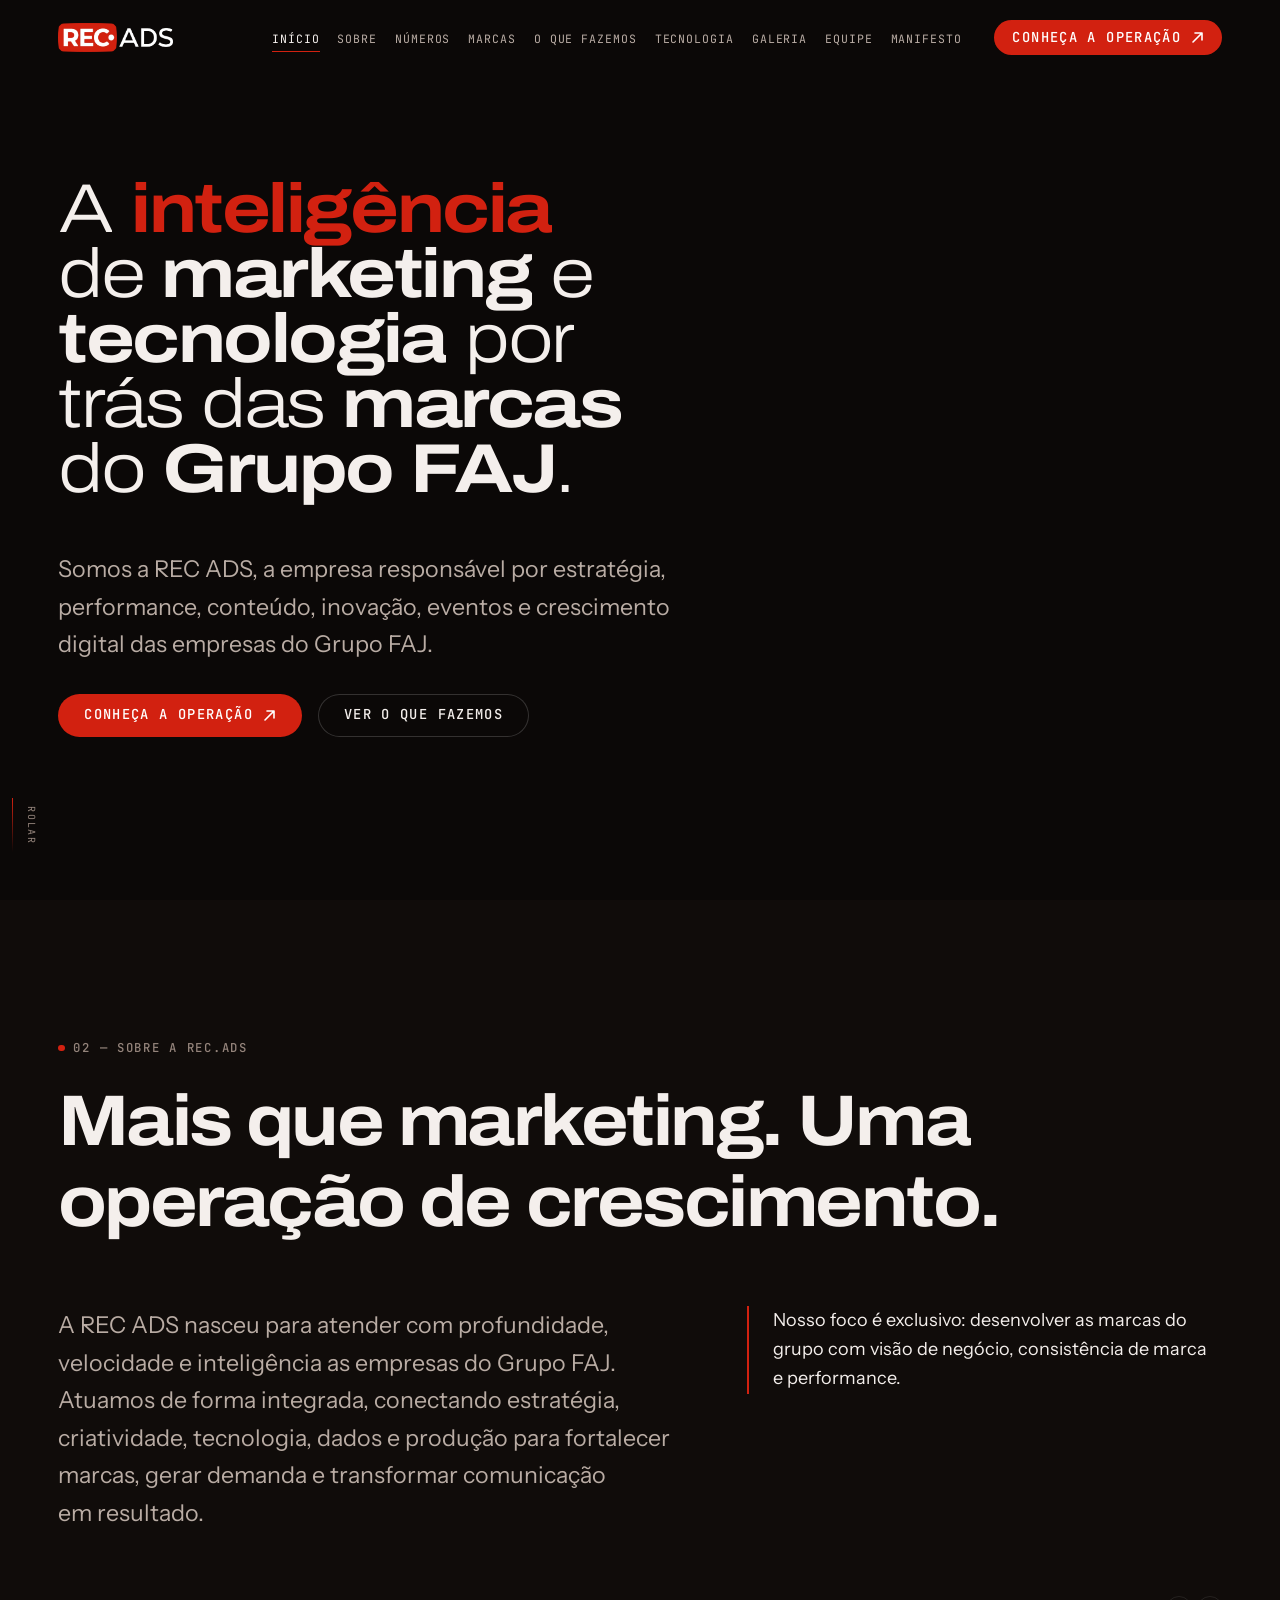
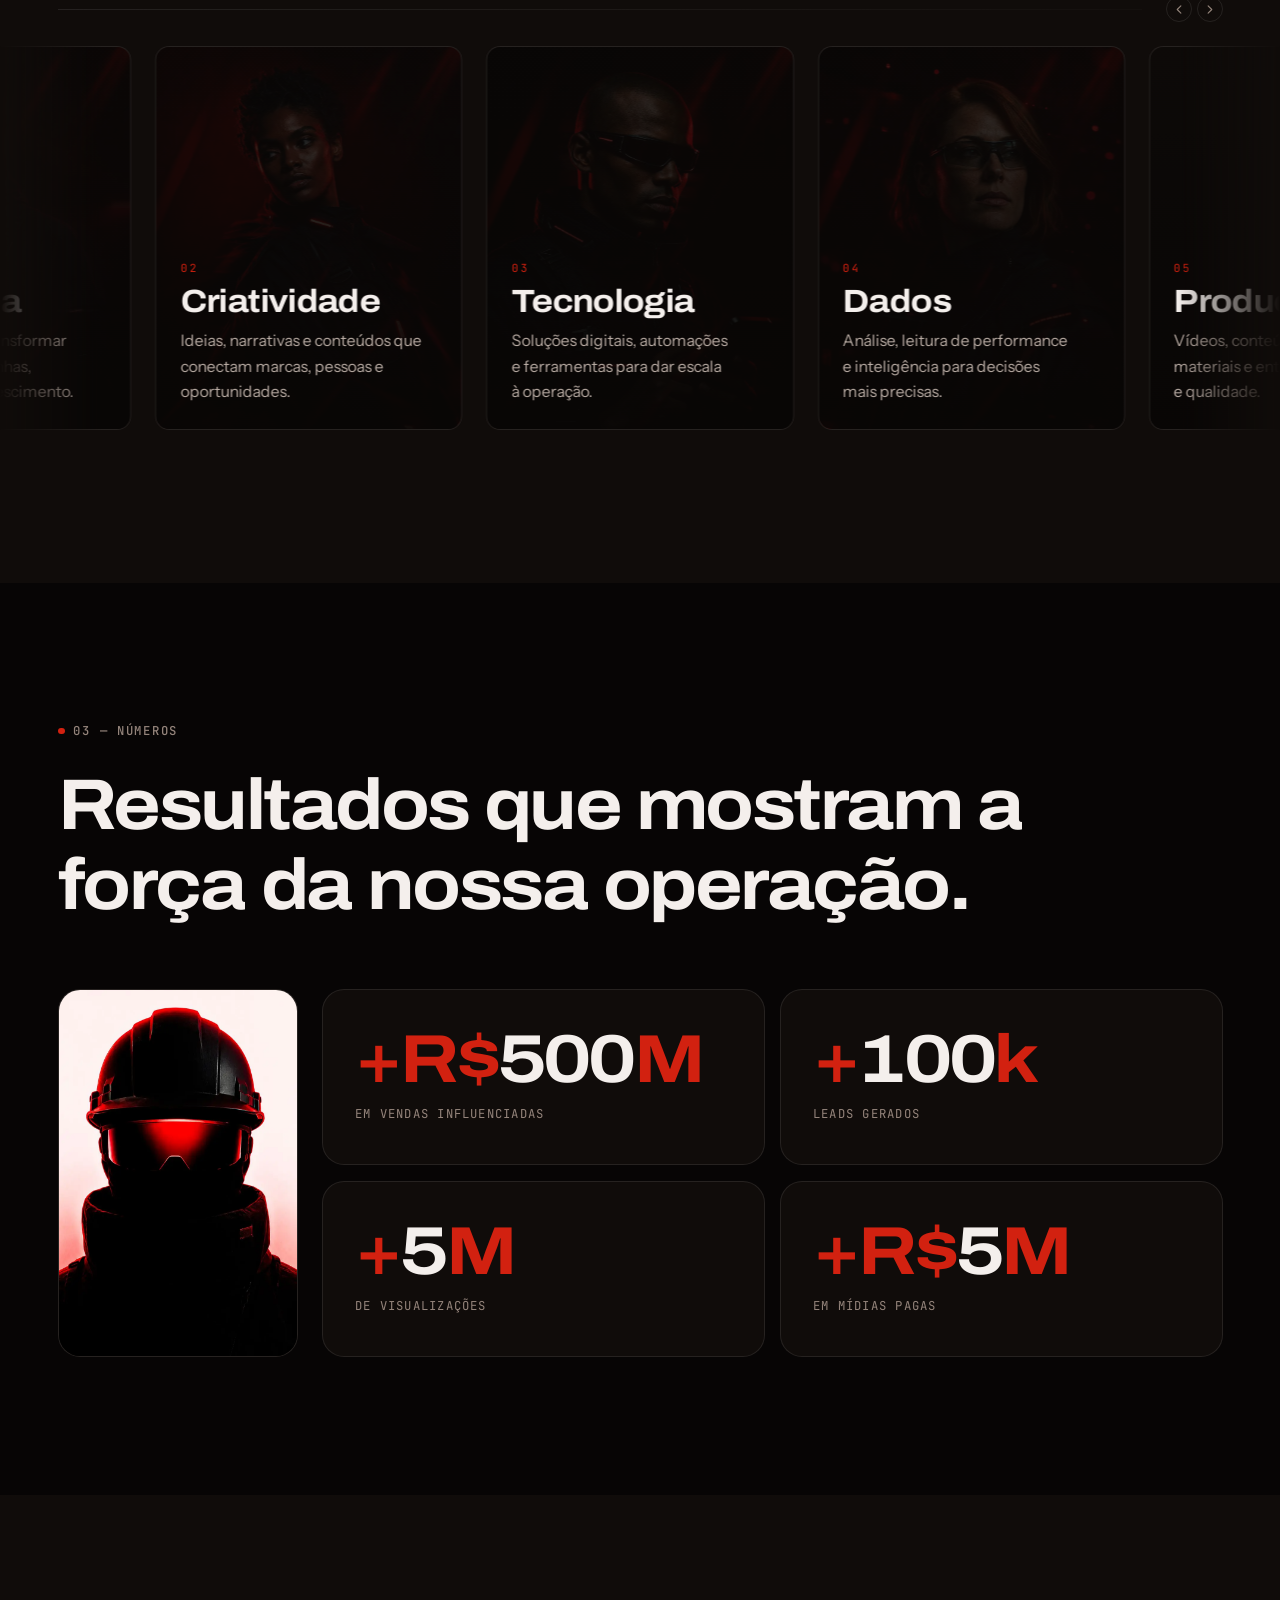
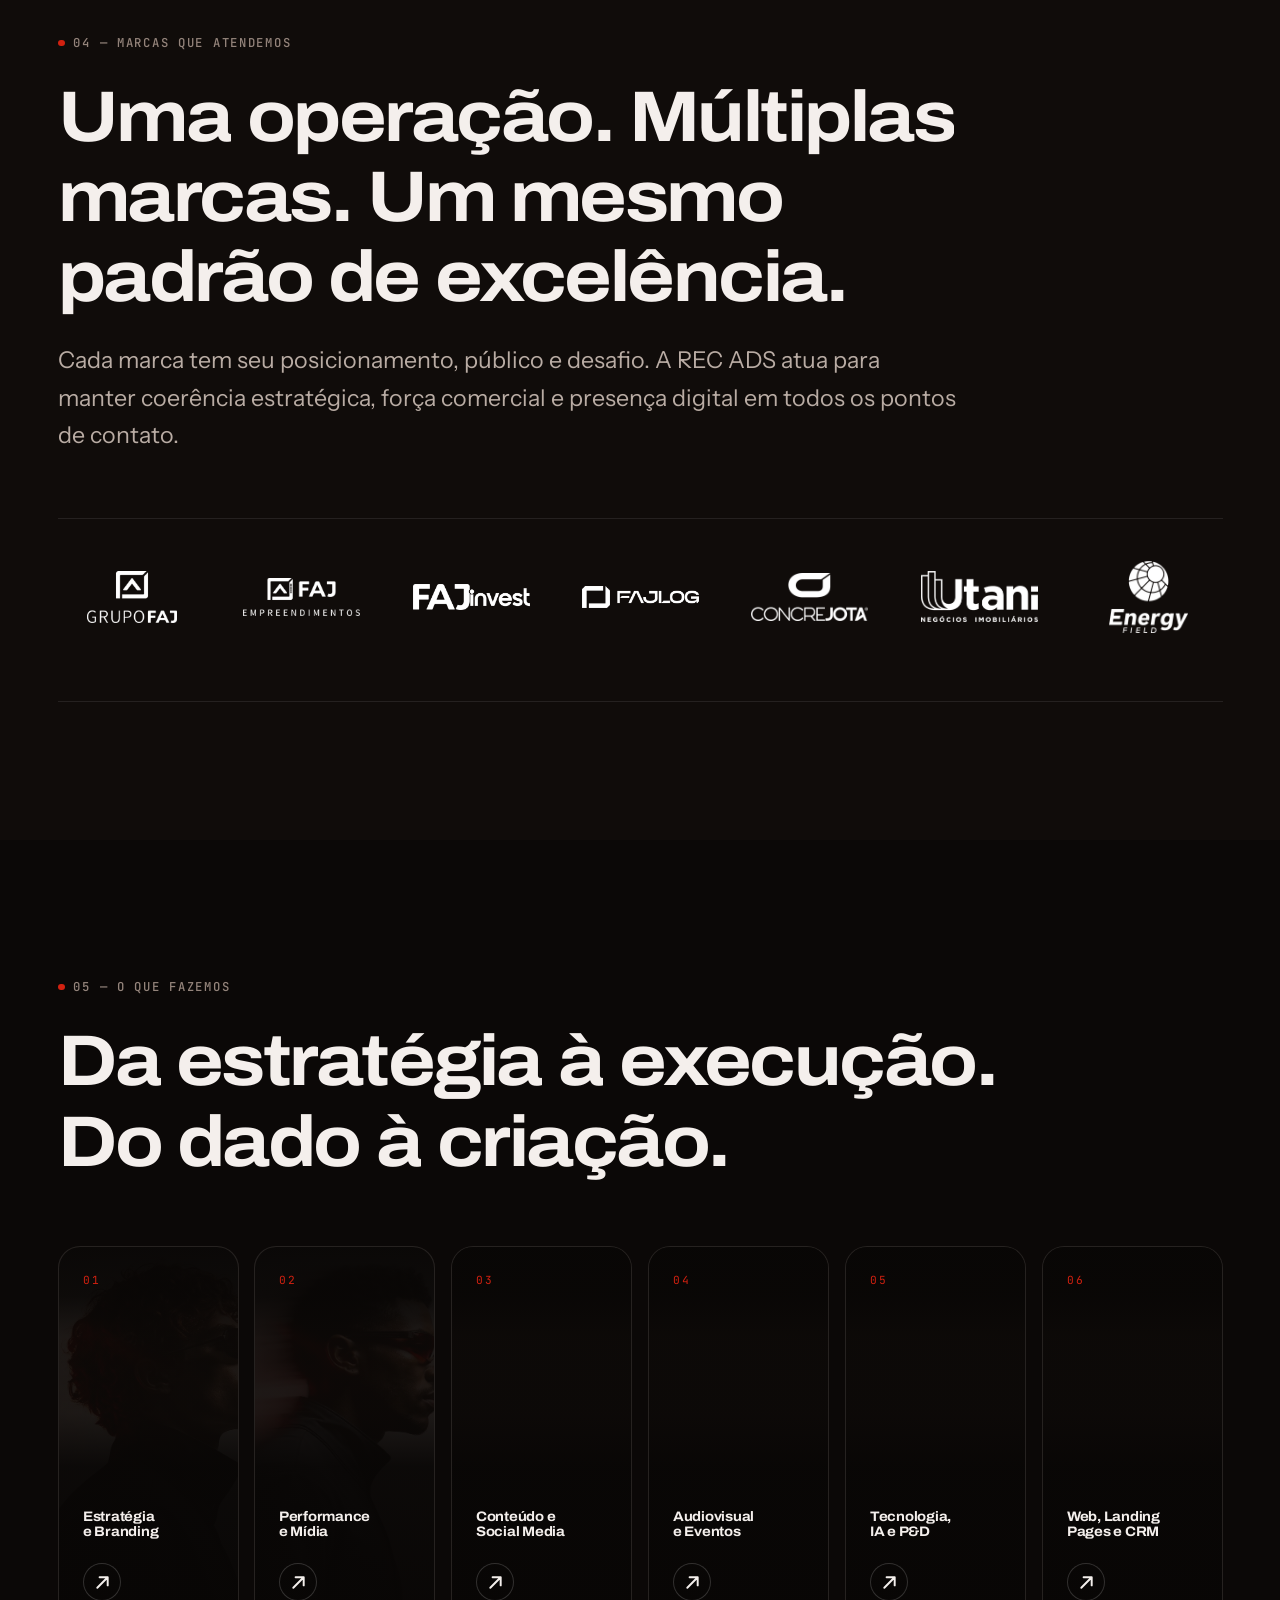
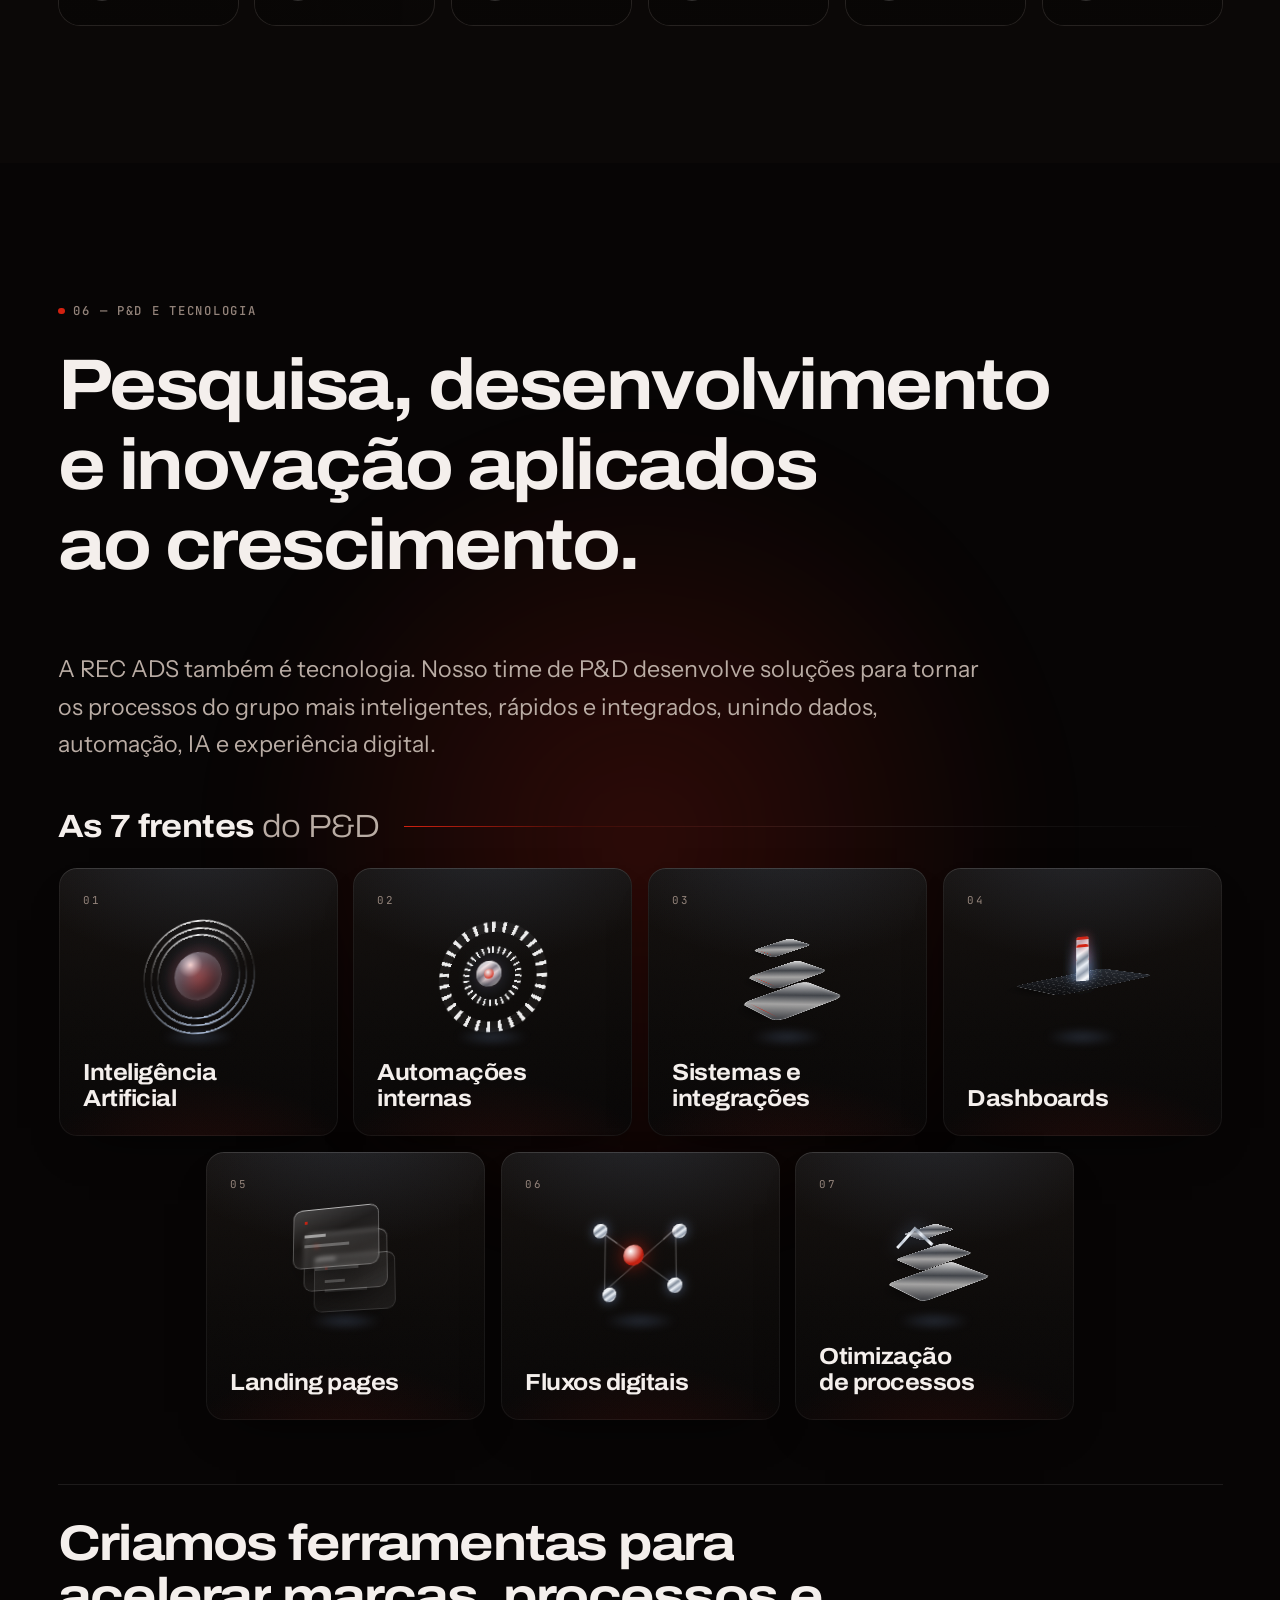
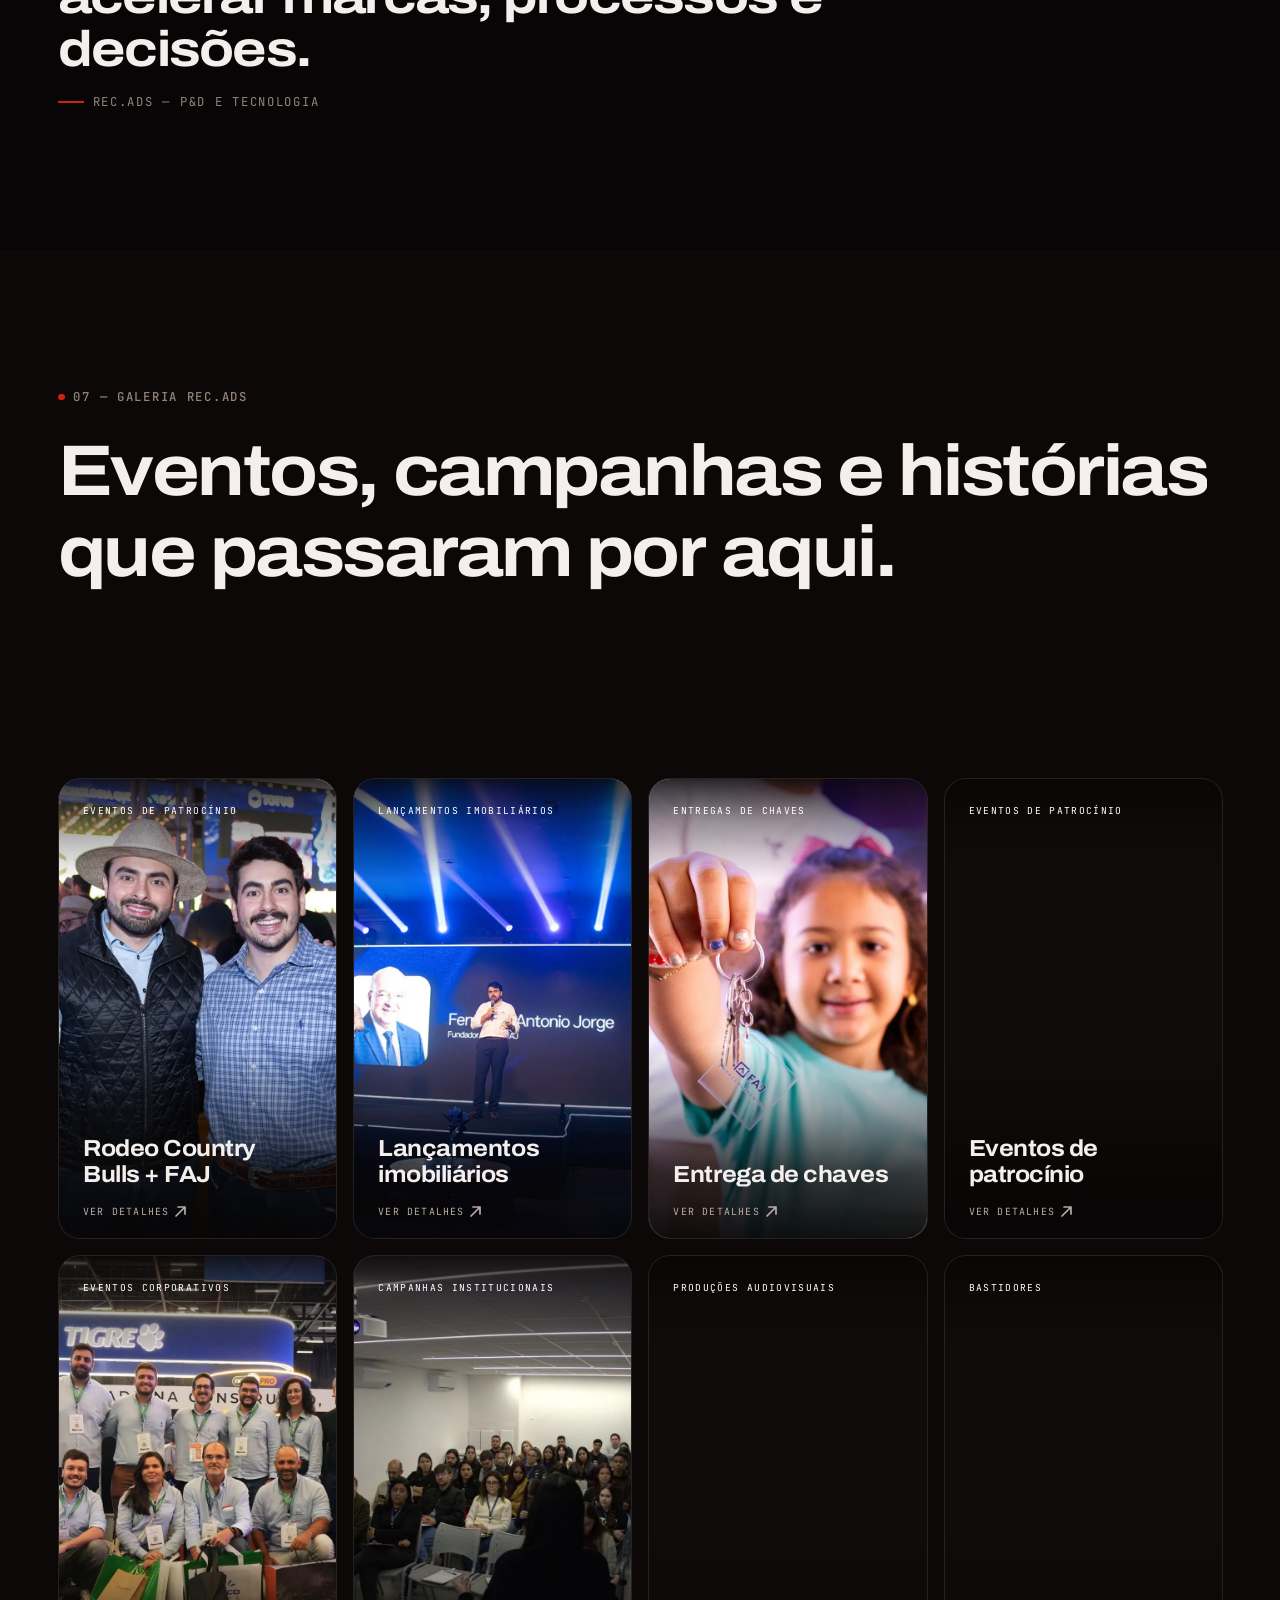
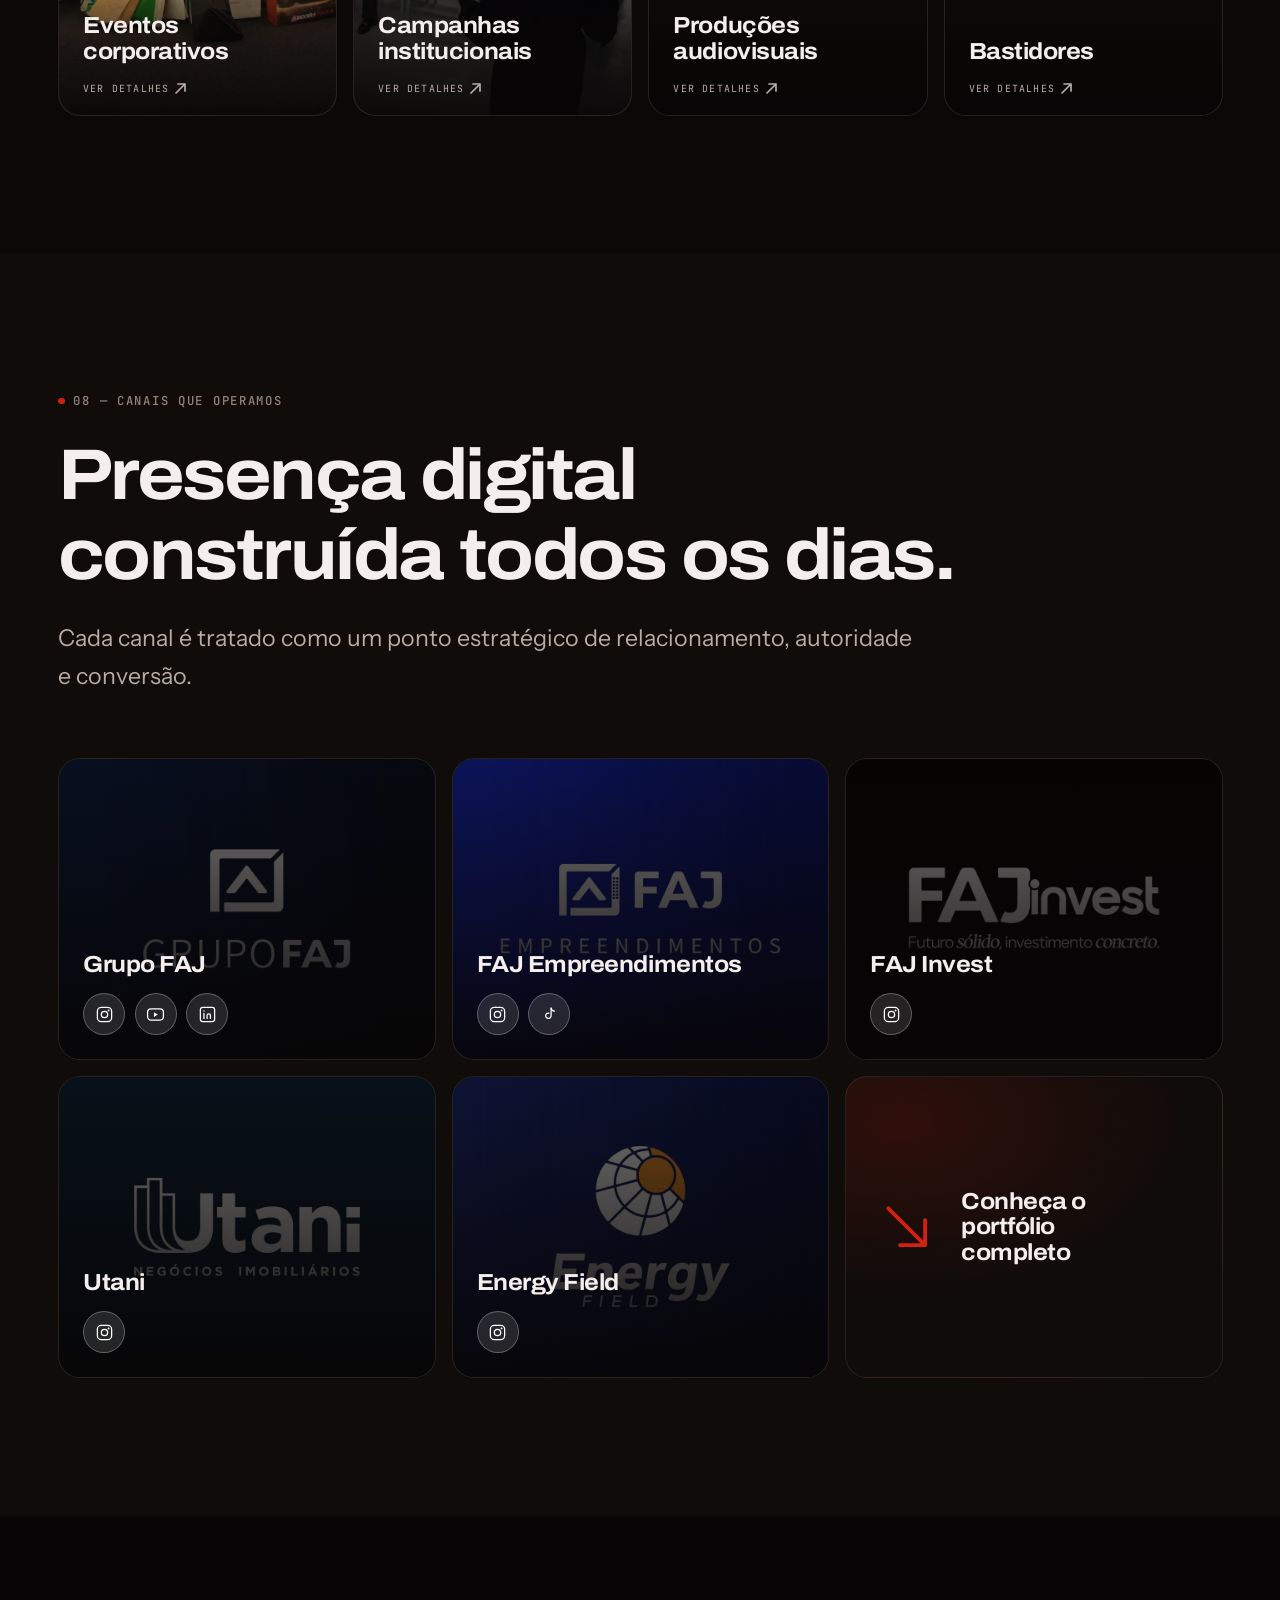
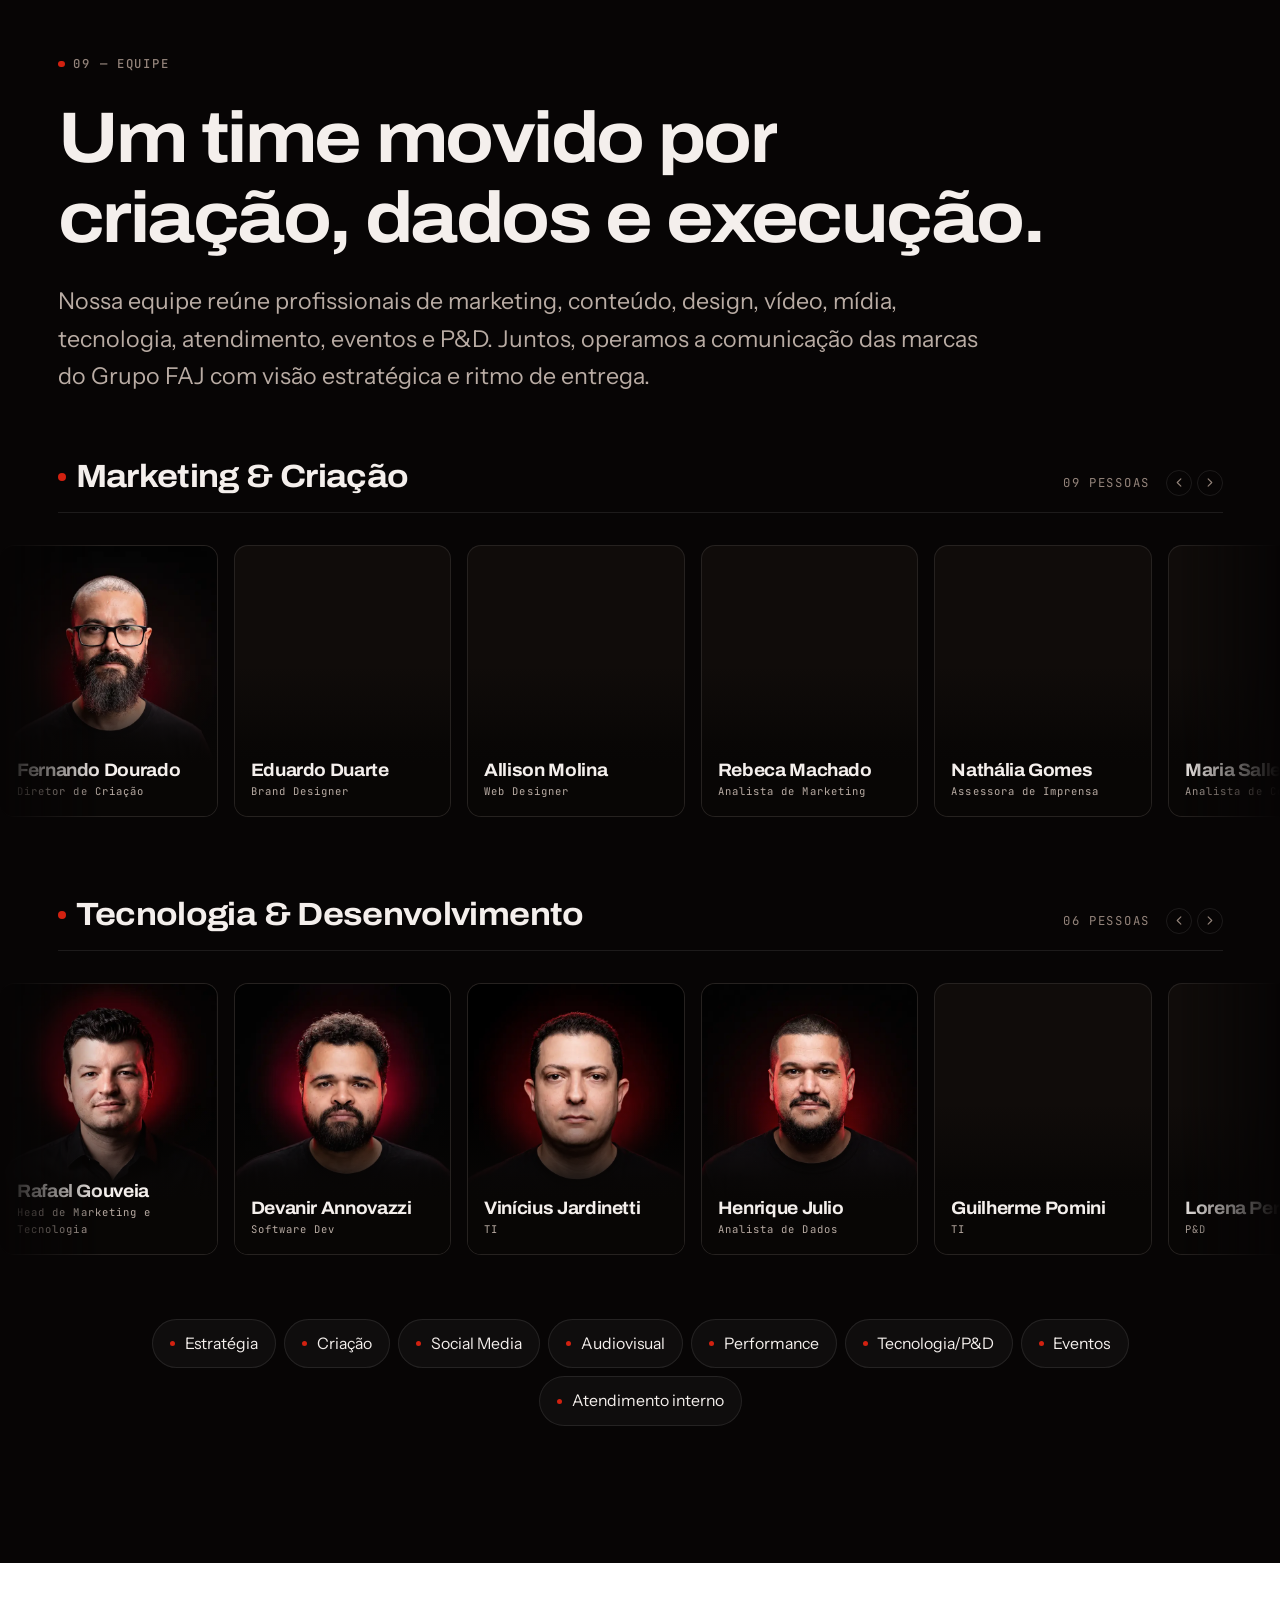
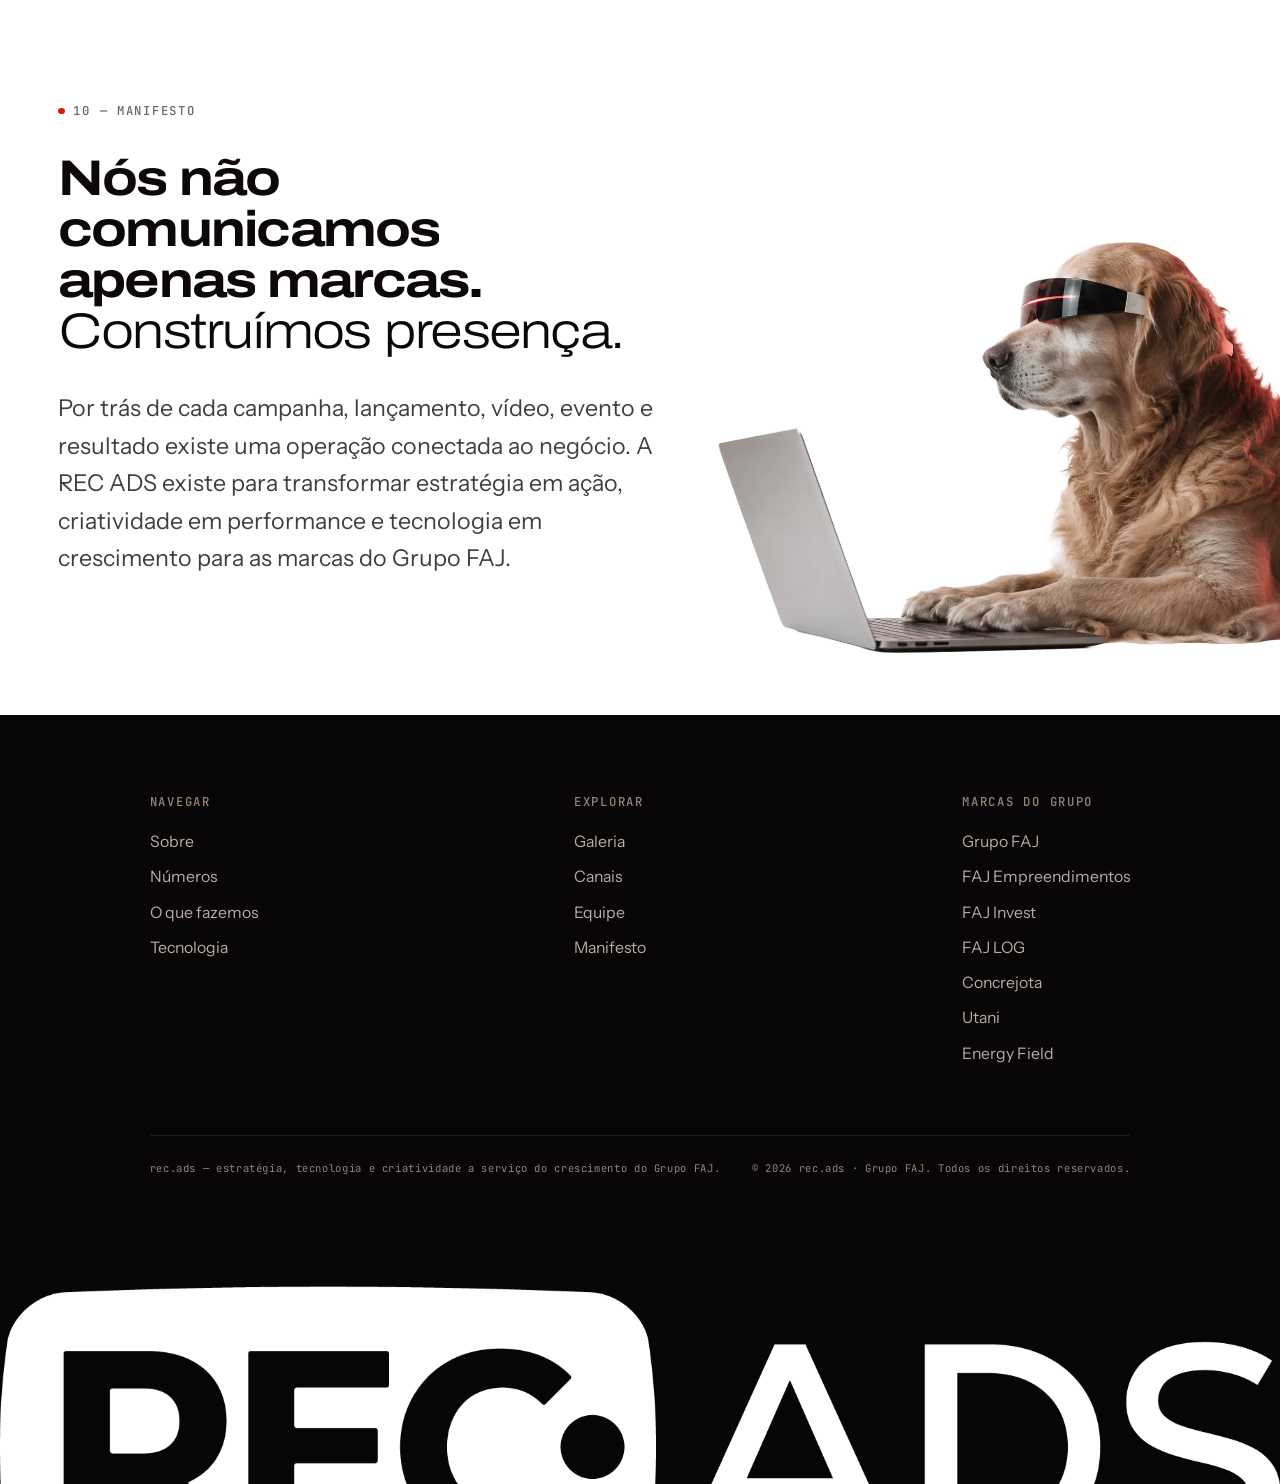
==== commit 5dd41bcd: "Manifesto claro, equipe so' com setas e capas da galeria sem veu Manifesto vira secao clara: fundo b" ====
--- a/docs/index.html
+++ b/docs/index.html
@@ -853,19 +853,13 @@
 <!-- ======================================================= FOOTER ======= -->
 <footer class="footer">
   <div class="wrap">
+    <!-- Sem o bloco de marca: a marca gigante logo abaixo ja' assina a pagina.
+         As colunas e a assinatura vivem na mesma faixa — o .footer__fim e' uma
+         coluna so', larga o quanto for o mais largo dos dois. Como a assinatura
+         e' a mais larga, e' ela quem define a faixa, e as colunas se espalham
+         exatamente entre as mesmas bordas. Muda a assinatura, muda tudo junto. -->
+    <div class="footer__fim">
     <div class="footer__grid">
-      <div class="footer__brand">
-        <a class="footer__logo" href="#inicio" aria-label="rec.ads — início">
-          <picture>
-            <source type="image/webp" srcset="assets/logo/logotipo-rec-ads.webp">
-            <img src="assets/logo/logotipo-rec-ads.png" alt="rec.ads" width="949" height="246" loading="lazy">
-          </picture>
-        </a>
-        <p class="footer__desc">
-          Inteligência criativa, estratégica e tecnológica por trás das marcas do Grupo FAJ.
-        </p>
-      </div>
-
       <div class="footer__col">
         <h3>Navegar</h3>
         <ul>
@@ -900,9 +894,10 @@
       </div>
     </div>
 
-    <div class="footer__bot">
-      <p>rec.ads — estratégia, tecnologia e criatividade a serviço do crescimento do Grupo FAJ.</p>
-      <p>&copy; <span id="ano">2026</span> rec.ads · Grupo FAJ. Todos os direitos reservados.</p>
+      <div class="footer__bot">
+        <p>rec.ads — estratégia, tecnologia e criatividade a serviço do crescimento do Grupo FAJ.</p>
+        <p>&copy; <span id="ano">2026</span> rec.ads · Grupo FAJ. Todos os direitos reservados.</p>
+      </div>
     </div>
   </div>
 
--- a/docs/assets/css/style.css
+++ b/docs/assets/css/style.css
@@ -1477,24 +1477,33 @@
 }
 
 .shot picture { position: absolute; inset: 0; z-index: 0; }
+/* A foto aparece inteira, sem esmaecimento: antes ela ficava em 50% de
+   opacidade e o veu cobria o card de ponta a ponta. */
 .shot__img {
   position: absolute; inset: 0; z-index: 0;
   width: 100%; height: 100%; object-fit: cover;
-  opacity: 0.5;
   transform: scale(1);
-  transition: opacity 0.5s ease, transform 0.7s ease;
-}
-.shot:hover .shot__img { opacity: 0.9; transform: scale(1.05); }
-
+  transition: transform 0.7s ease;
+}
+.shot:hover .shot__img { transform: scale(1.05); }
+
+/* Duas faixas, e nao um veu inteiro: uma no topo, atras do rotulo da
+   categoria, e outra na base, atras do titulo e da chamada. O miolo fica
+   limpo — e' ali que a foto tem que aparecer.
+   Sao dois gradientes empilhados em vez de um so' com muitas paradas: assim
+   cada faixa e' ajustada sem mexer na outra. */
 .shot__veu {
   position: absolute; inset: 0; z-index: 1;
-  background: linear-gradient(180deg,
-    rgba(7, 5, 5, 0.42) 0%, rgba(7, 5, 5, 0.62) 40%, rgba(7, 5, 5, 0.93) 100%);
+  background:
+    linear-gradient(180deg, rgba(7, 5, 5, 0.85), rgba(7, 5, 5, 0.42) 9%, rgba(7, 5, 5, 0) 22%),
+    linear-gradient(0deg, rgba(7, 5, 5, 0.95), rgba(7, 5, 5, 0.78) 14%, rgba(7, 5, 5, 0.34) 28%, rgba(7, 5, 5, 0) 42%);
   transition: background 0.5s var(--ease-out);
 }
+/* no hover a descricao entra e o texto cresce: a faixa de baixo sobe junto */
 .shot:hover .shot__veu {
-  background: linear-gradient(180deg,
-    rgba(7, 5, 5, 0.24) 0%, rgba(7, 5, 5, 0.5) 38%, rgba(7, 5, 5, 0.94) 100%);
+  background:
+    linear-gradient(180deg, rgba(7, 5, 5, 0.85), rgba(7, 5, 5, 0.42) 9%, rgba(7, 5, 5, 0) 22%),
+    linear-gradient(0deg, rgba(7, 5, 5, 0.96), rgba(7, 5, 5, 0.86) 20%, rgba(7, 5, 5, 0.45) 38%, rgba(7, 5, 5, 0) 56%);
 }
 
 .shot__topo,
@@ -1507,9 +1516,12 @@
 }
 .shot:hover .shot__body { transform: none; }
 
+/* branco, e nao vermelho: agora que a foto aparece em 100%, o vermelho disputa
+   com as cores da imagem e some em capa quente; o branco se segura em qualquer
+   uma, apoiado na faixa escura do topo */
 .shot__cat {
   font-family: var(--font-mono); font-size: 0.6rem;
-  letter-spacing: 0.14em; text-transform: uppercase; color: var(--red);
+  letter-spacing: 0.14em; text-transform: uppercase; color: var(--white);
 }
 .shot__t {
   font-family: var(--font-display); font-weight: 700; font-stretch: 108%;
@@ -2032,9 +2044,16 @@
 }
 
 /* ----------------------------------------------------------- manifesto --- */
+/* Secao clara entre duas escuras: o corte de contraste que antes vinha do
+   vermelho agora vem do branco. O recorte da Zoe tem borda clara — pelo —,
+   entao ele assenta melhor aqui do que assentava no vermelho. */
 .manifesto {
-  background: var(--red);
-  color: var(--white);
+  --m-txt: var(--n-950);
+  --m-txt-2: rgba(11, 8, 7, 0.78);
+  --m-txt-3: rgba(11, 8, 7, 0.62);
+
+  background: var(--white);
+  color: var(--m-txt);
   position: relative; overflow: hidden;
 }
 /* A marca apagada que ficava a' direita saiu: o contrapeso da composicao agora
@@ -2048,8 +2067,10 @@
   display: grid; justify-items: start;
   gap: var(--sp-4);
 }
-.manifesto__eyebrow { color: rgba(255, 255, 255, 0.78); }
-.manifesto__eyebrow::before { background: var(--white); }
+/* no vermelho o rotulo e o ponto viravam brancos; no claro voltam ao tom de
+   apoio e ao ponto vermelho da marca, como no resto da pagina */
+.manifesto__eyebrow { color: var(--m-txt-3); }
+.manifesto__eyebrow::before { background: var(--red); }
 
 .manifesto__t {
   font-size: var(--fs-3xl); font-stretch: 118%;
@@ -2064,7 +2085,7 @@
 .manifesto__p {
   font-size: var(--fs-lg);
   max-width: 60ch;
-  color: rgba(255, 255, 255, 0.88);
+  color: var(--m-txt-2);
   margin: 0;
 }
 
@@ -2135,10 +2156,19 @@
 /* sem padding embaixo: a marca gigante e' o ultimo elemento e precisa encostar
    no fim da pagina, senao sobra uma faixa preta abaixo dela */
 .footer { background: var(--n-990); padding-block: var(--sp-10) 0; }
-.footer__grid { display: grid; gap: var(--sp-6); }
-.footer__brand { display: grid; gap: var(--sp-3); align-content: start; }
-.footer__logo img { width: 150px; }
-.footer__desc { color: var(--text-2); font-size: var(--fs-sm); max-width: 38ch; }
+/* Uma coluna so', com a largura do filho mais largo — na pratica, a linha da
+   assinatura. E' o que faz as colunas de links comecarem e terminarem nas
+   mesmas bordas do texto de baixo, sem eu fixar um numero: se a assinatura
+   mudar de tamanho, a faixa inteira acompanha. */
+.footer__fim {
+  display: grid;
+  grid-template-columns: auto;
+  justify-content: center;
+}
+.footer__grid {
+  display: grid; gap: var(--sp-6);
+  justify-content: center;
+}
 .footer__col h3 {
   font-family: var(--font-mono); font-size: var(--fs-mono); font-weight: 500;
   letter-spacing: var(--tr-mono); text-transform: uppercase;
@@ -2185,7 +2215,7 @@
   margin-top: var(--sp-8); padding-top: var(--sp-3);
   border-top: 1px solid var(--line);
   display: flex; flex-wrap: wrap; gap: var(--sp-2) var(--sp-4);
-  justify-content: space-between; align-items: center;
+  justify-content: center; align-items: center; text-align: center;
   font-family: var(--font-mono); font-size: 0.66rem;
   letter-spacing: 0.06em; color: var(--text-3);
 }
@@ -2206,7 +2236,15 @@
 @media (min-width: 860px) {
   .channels { grid-template-columns: repeat(3, minmax(0, 1fr)); }
   .about__grid { grid-template-columns: minmax(0, 1.35fr) minmax(0, 1fr); align-items: start; gap: var(--sp-6); }
-  .footer__grid { grid-template-columns: minmax(0, 1.4fr) repeat(3, minmax(0, 1fr)); }
+  /* space-between espalha as tres colunas na largura da faixa, que vem da
+     assinatura: a primeira encosta na borda esquerda dela e a ultima na
+     direita. Com as colunas em 1fr o alinhamento seria com o .wrap, e nao com
+     o texto de baixo. */
+  .footer__grid {
+    grid-template-columns: repeat(3, auto);
+    justify-content: space-between;
+    gap: var(--sp-8);
+  }
 }
 @media (min-width: 1080px) {
   .hero__grid { grid-template-columns: minmax(0, 1.35fr) minmax(0, 1fr); align-items: end; }
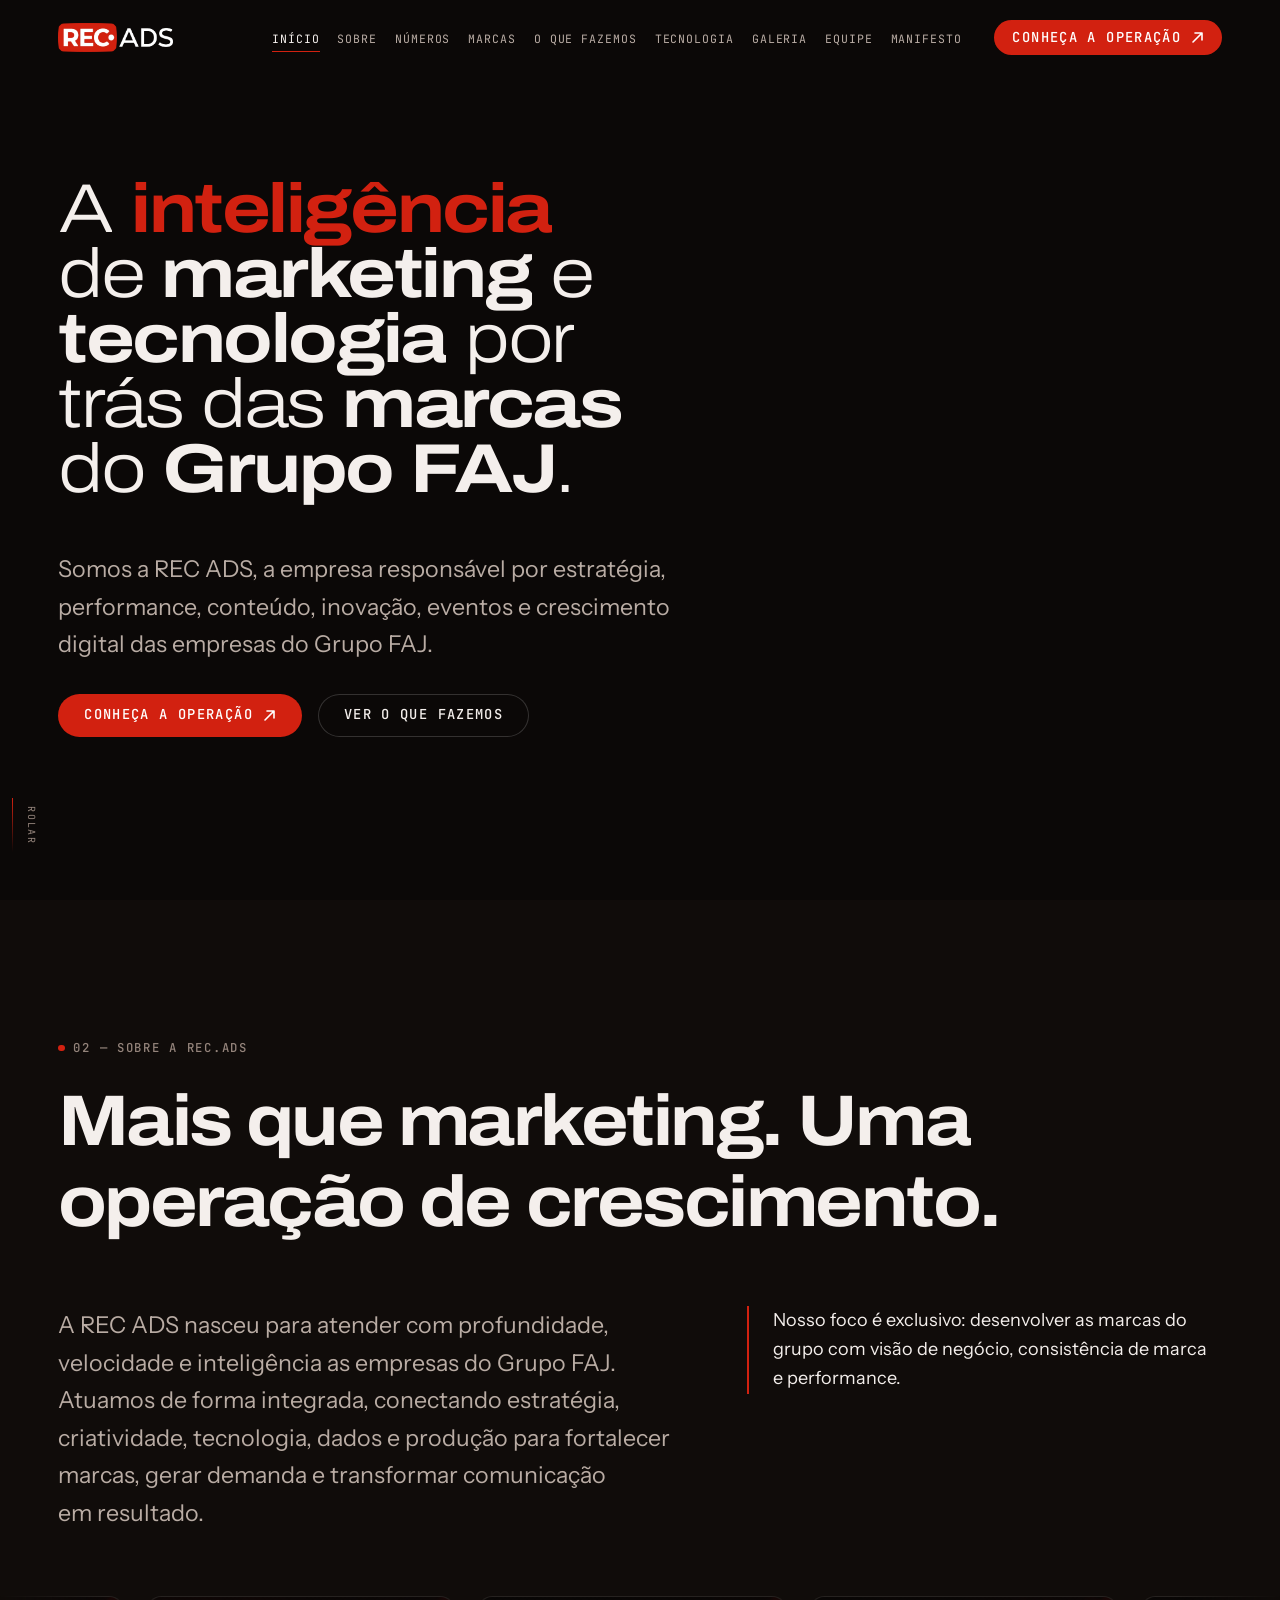
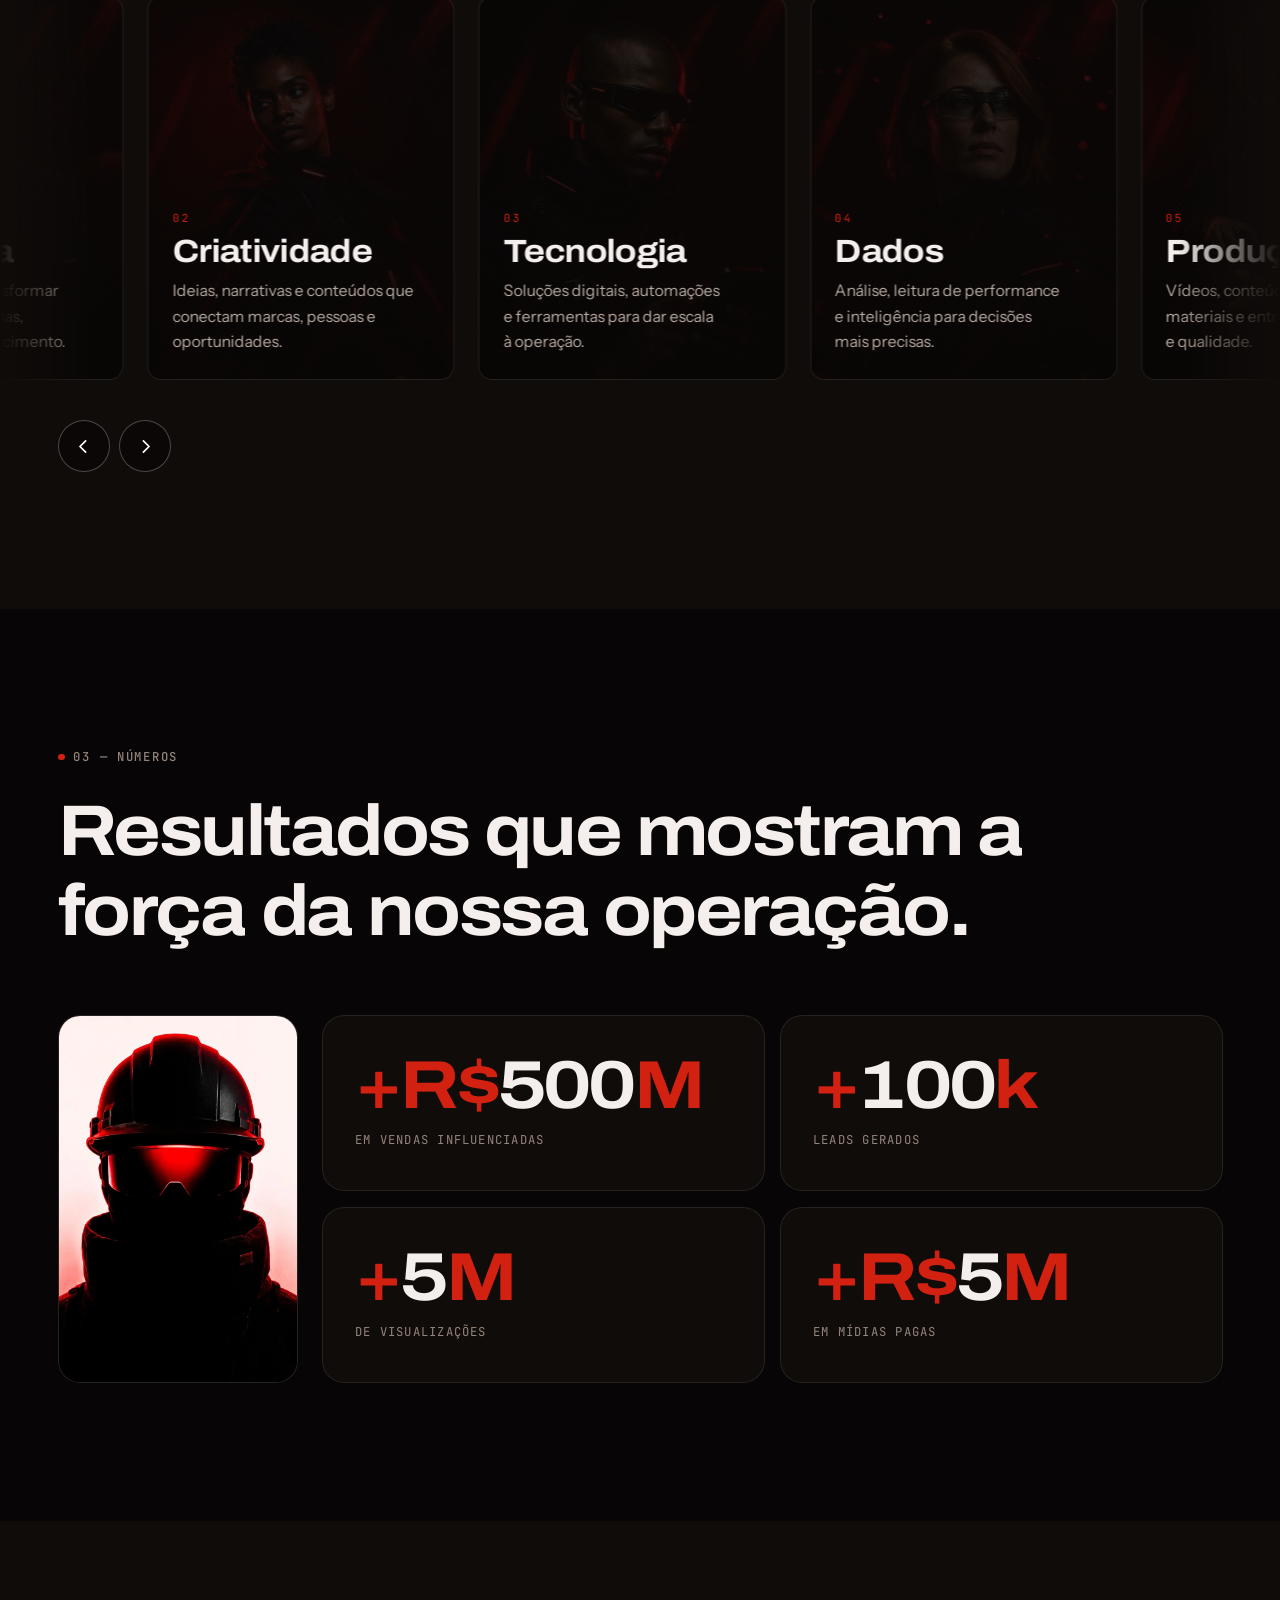
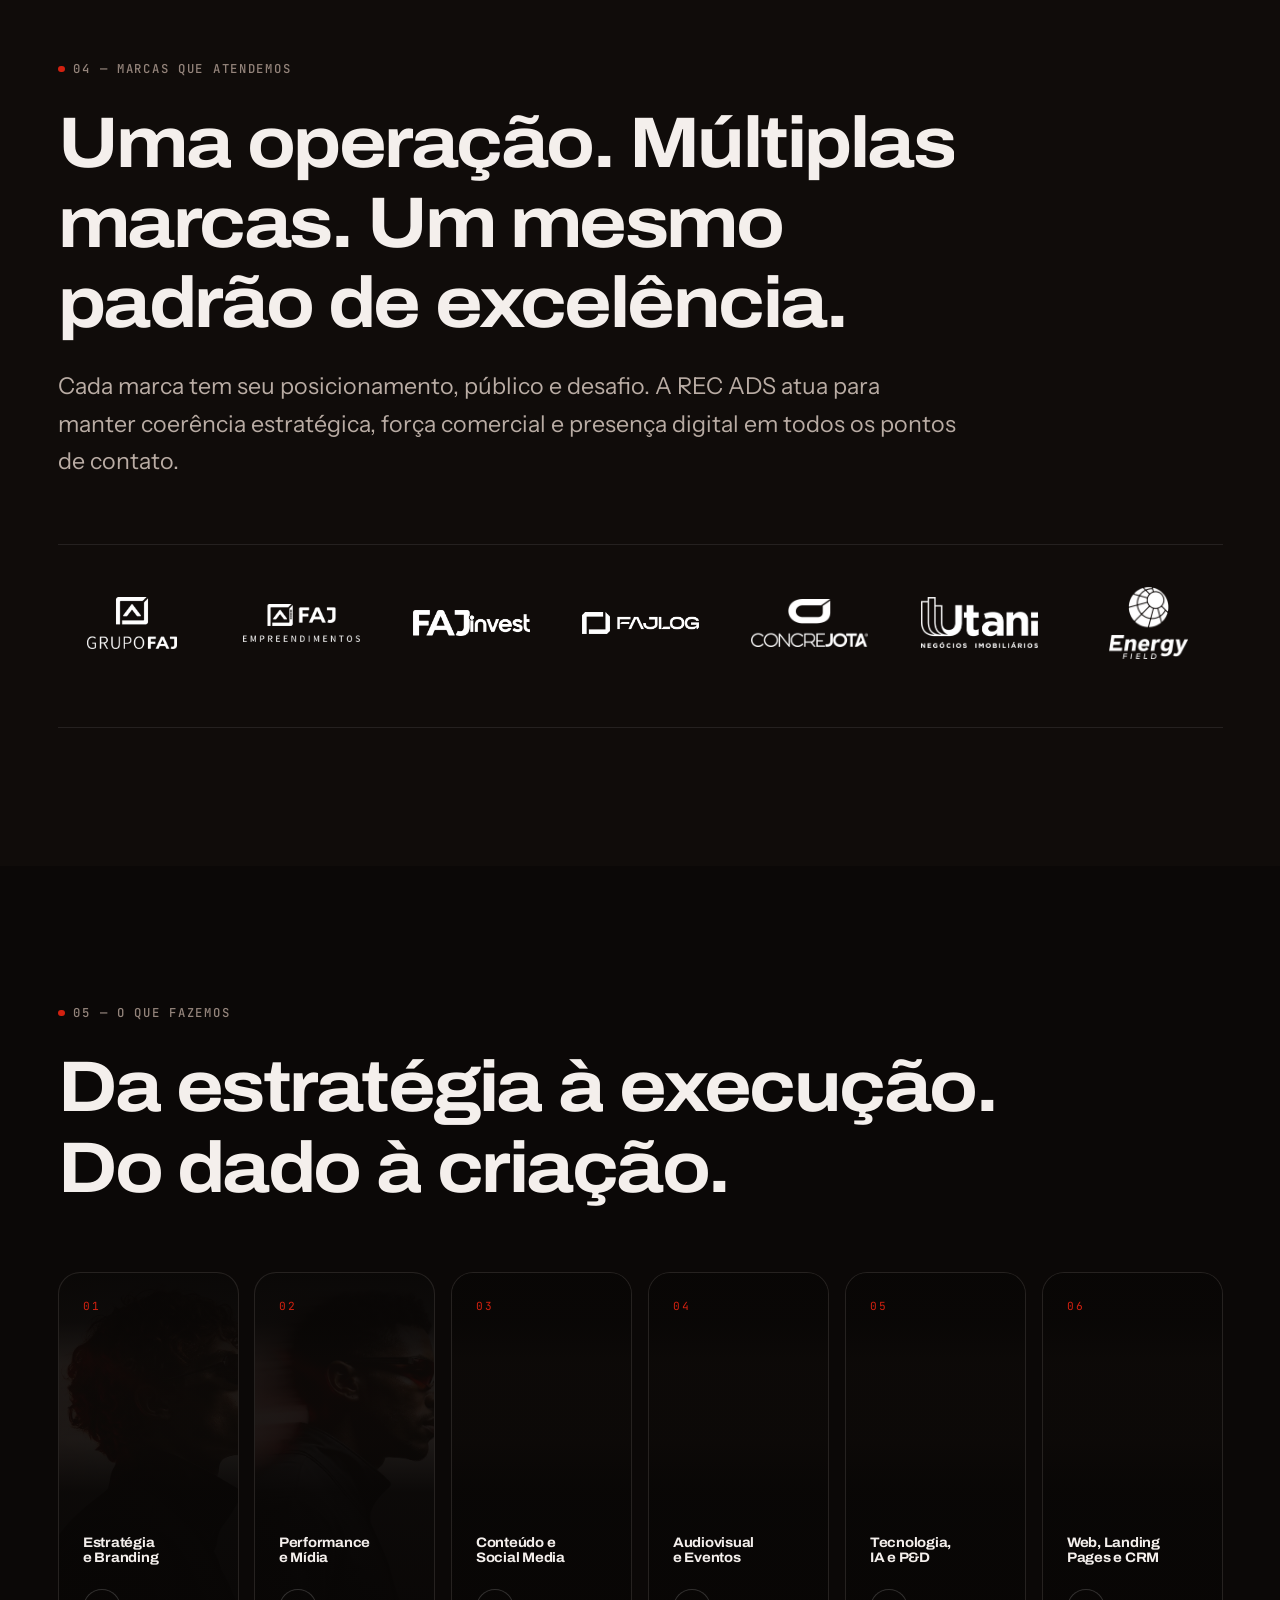
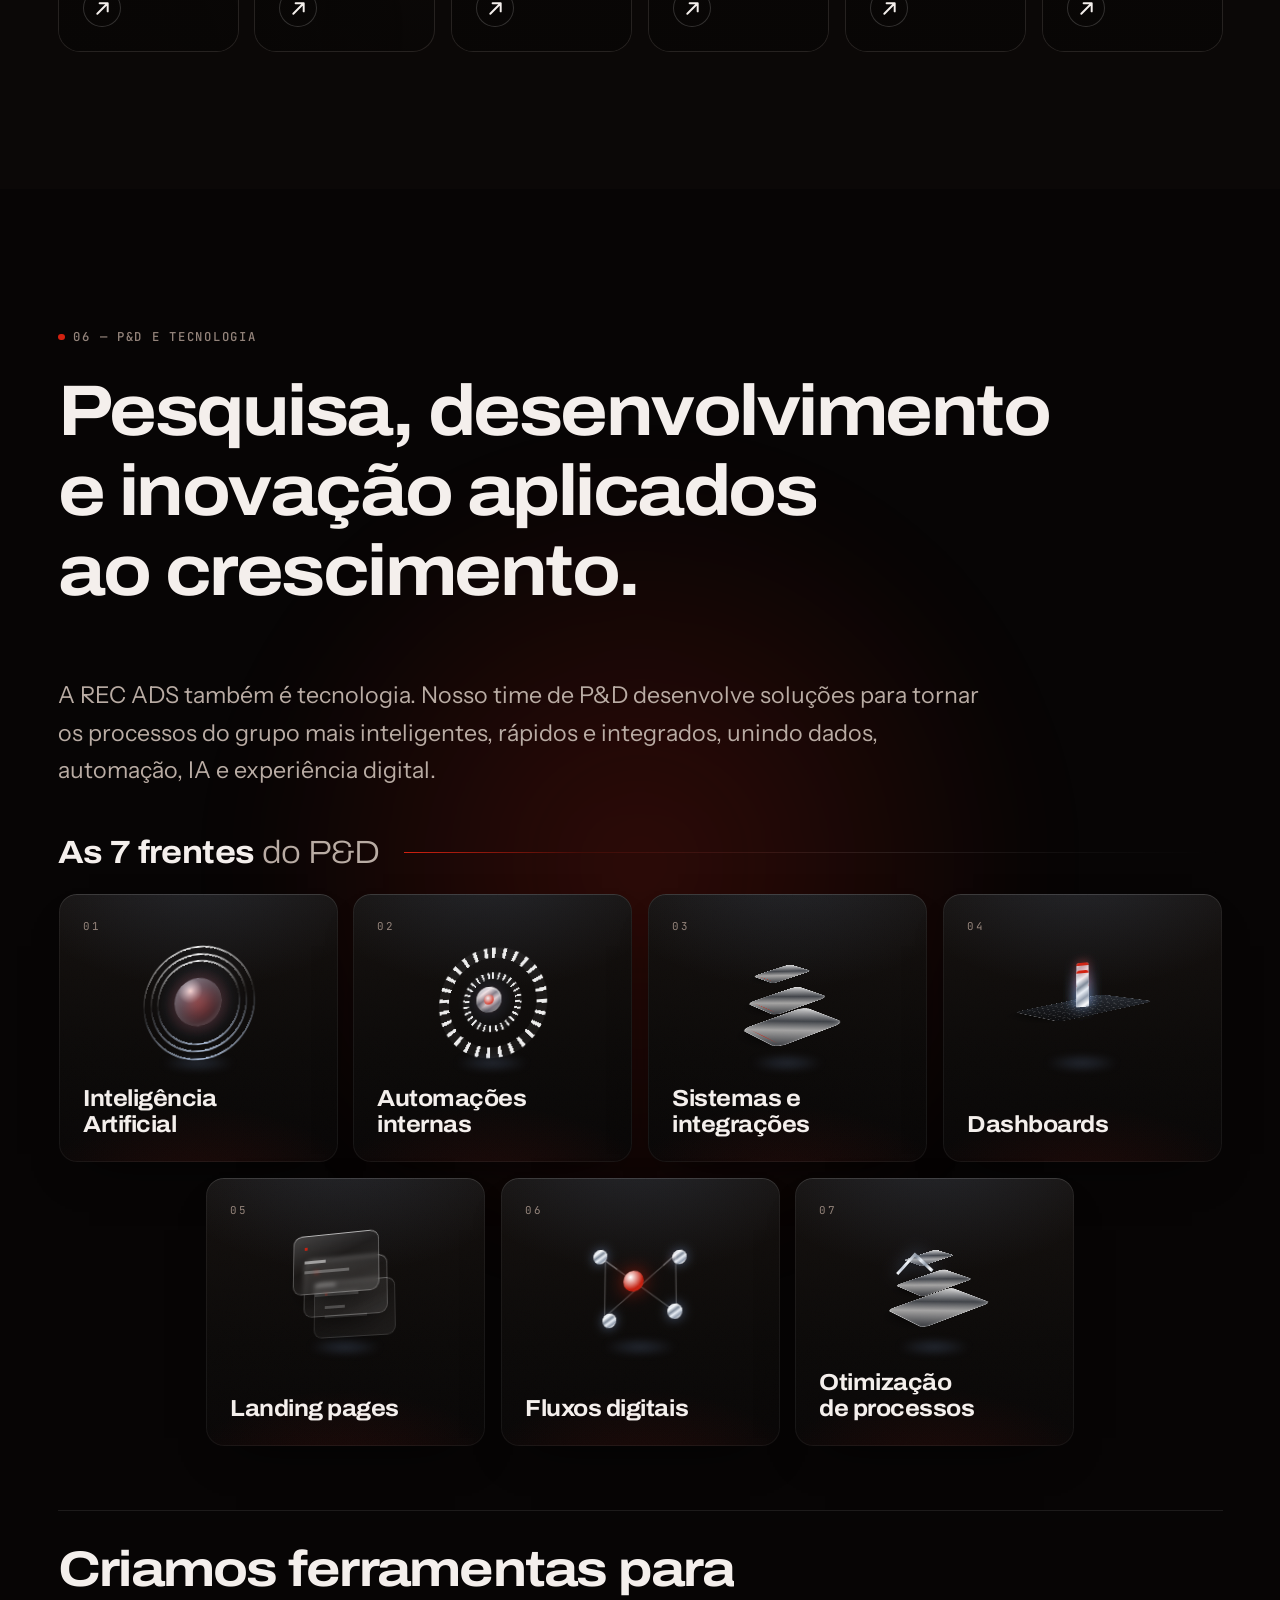
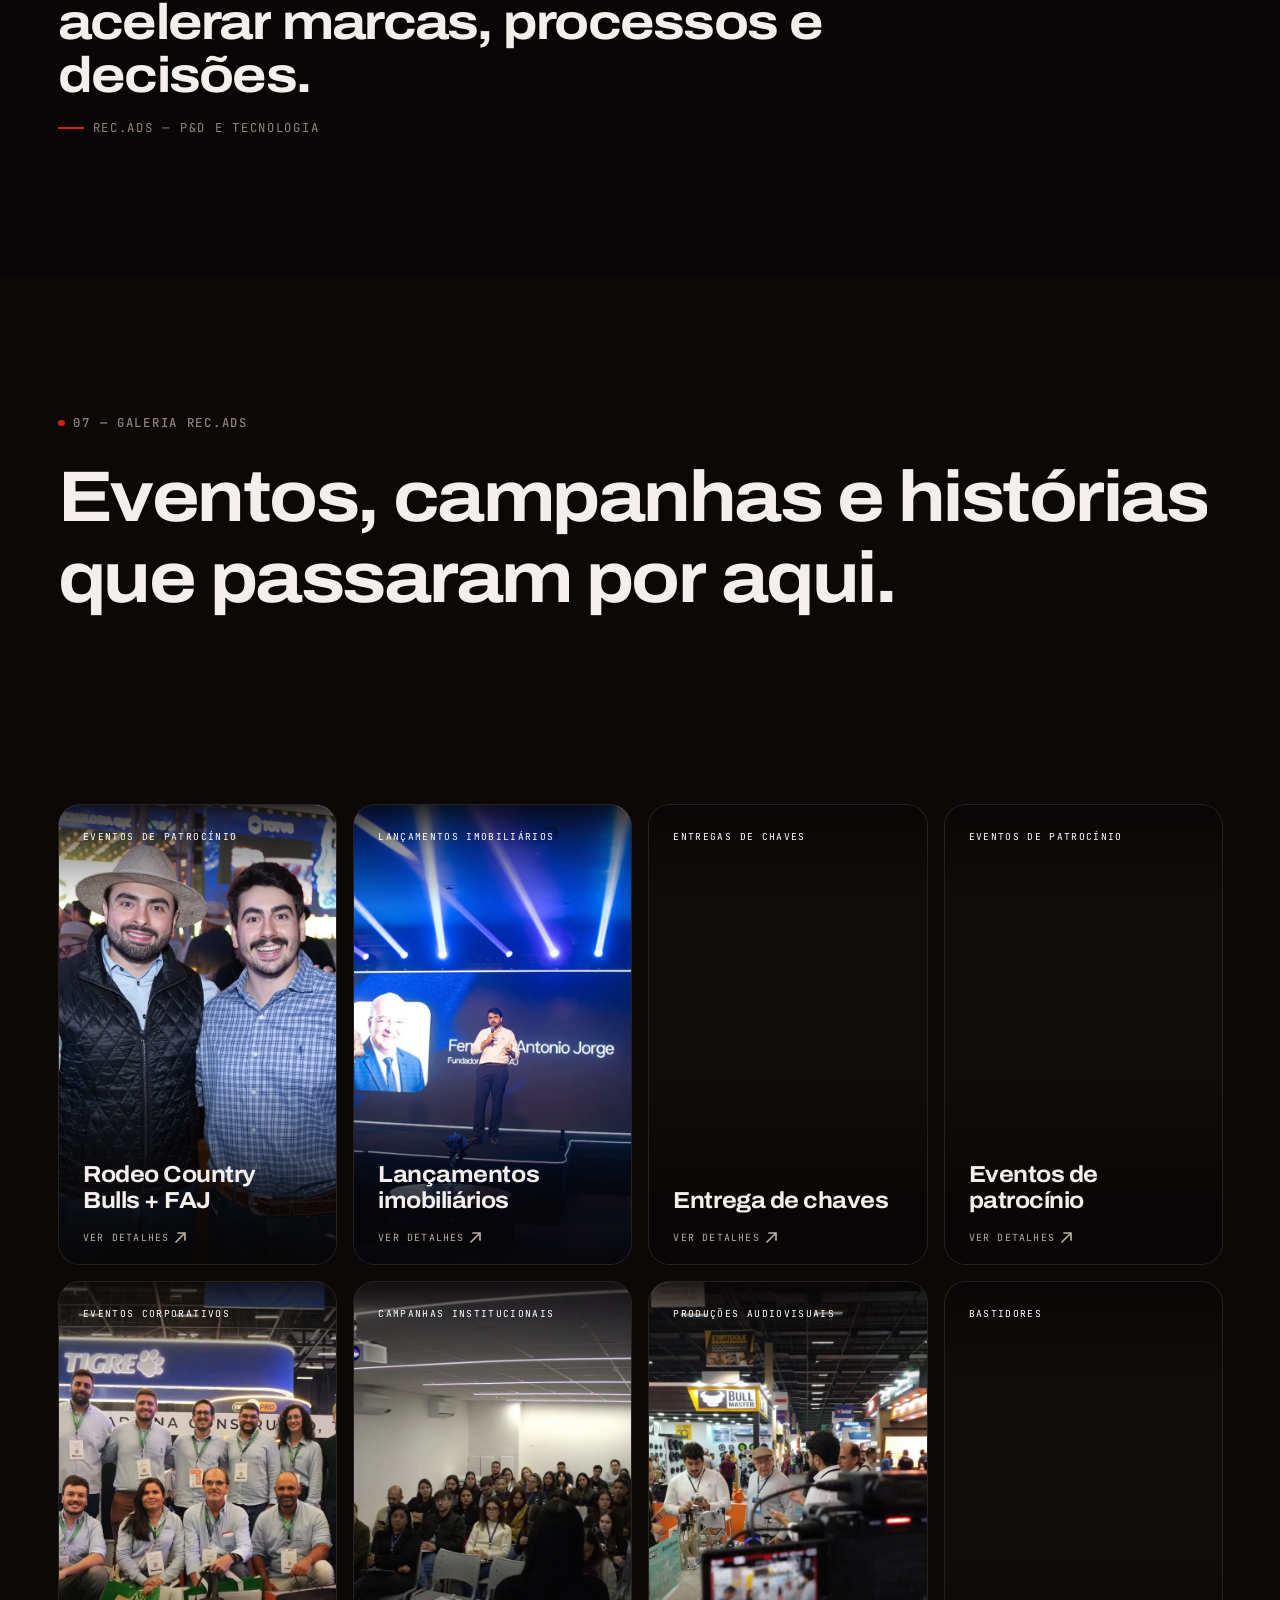
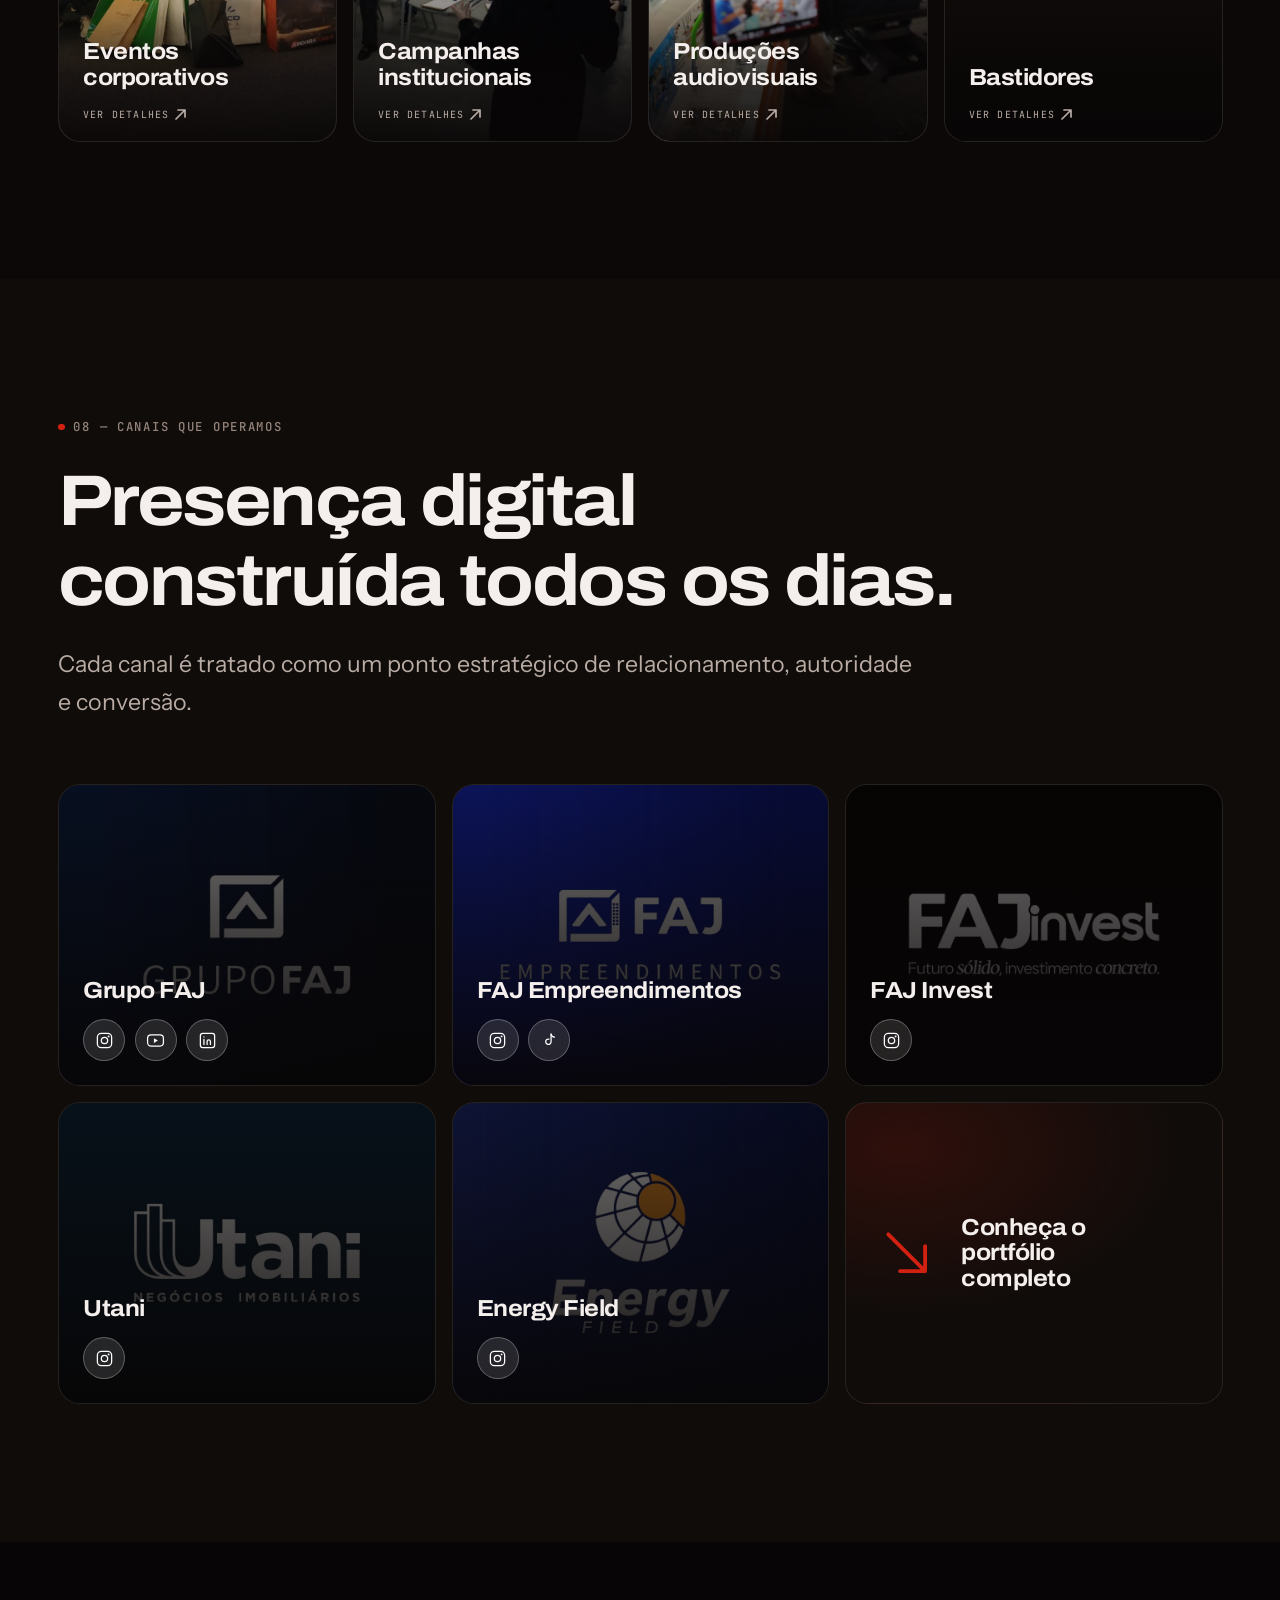
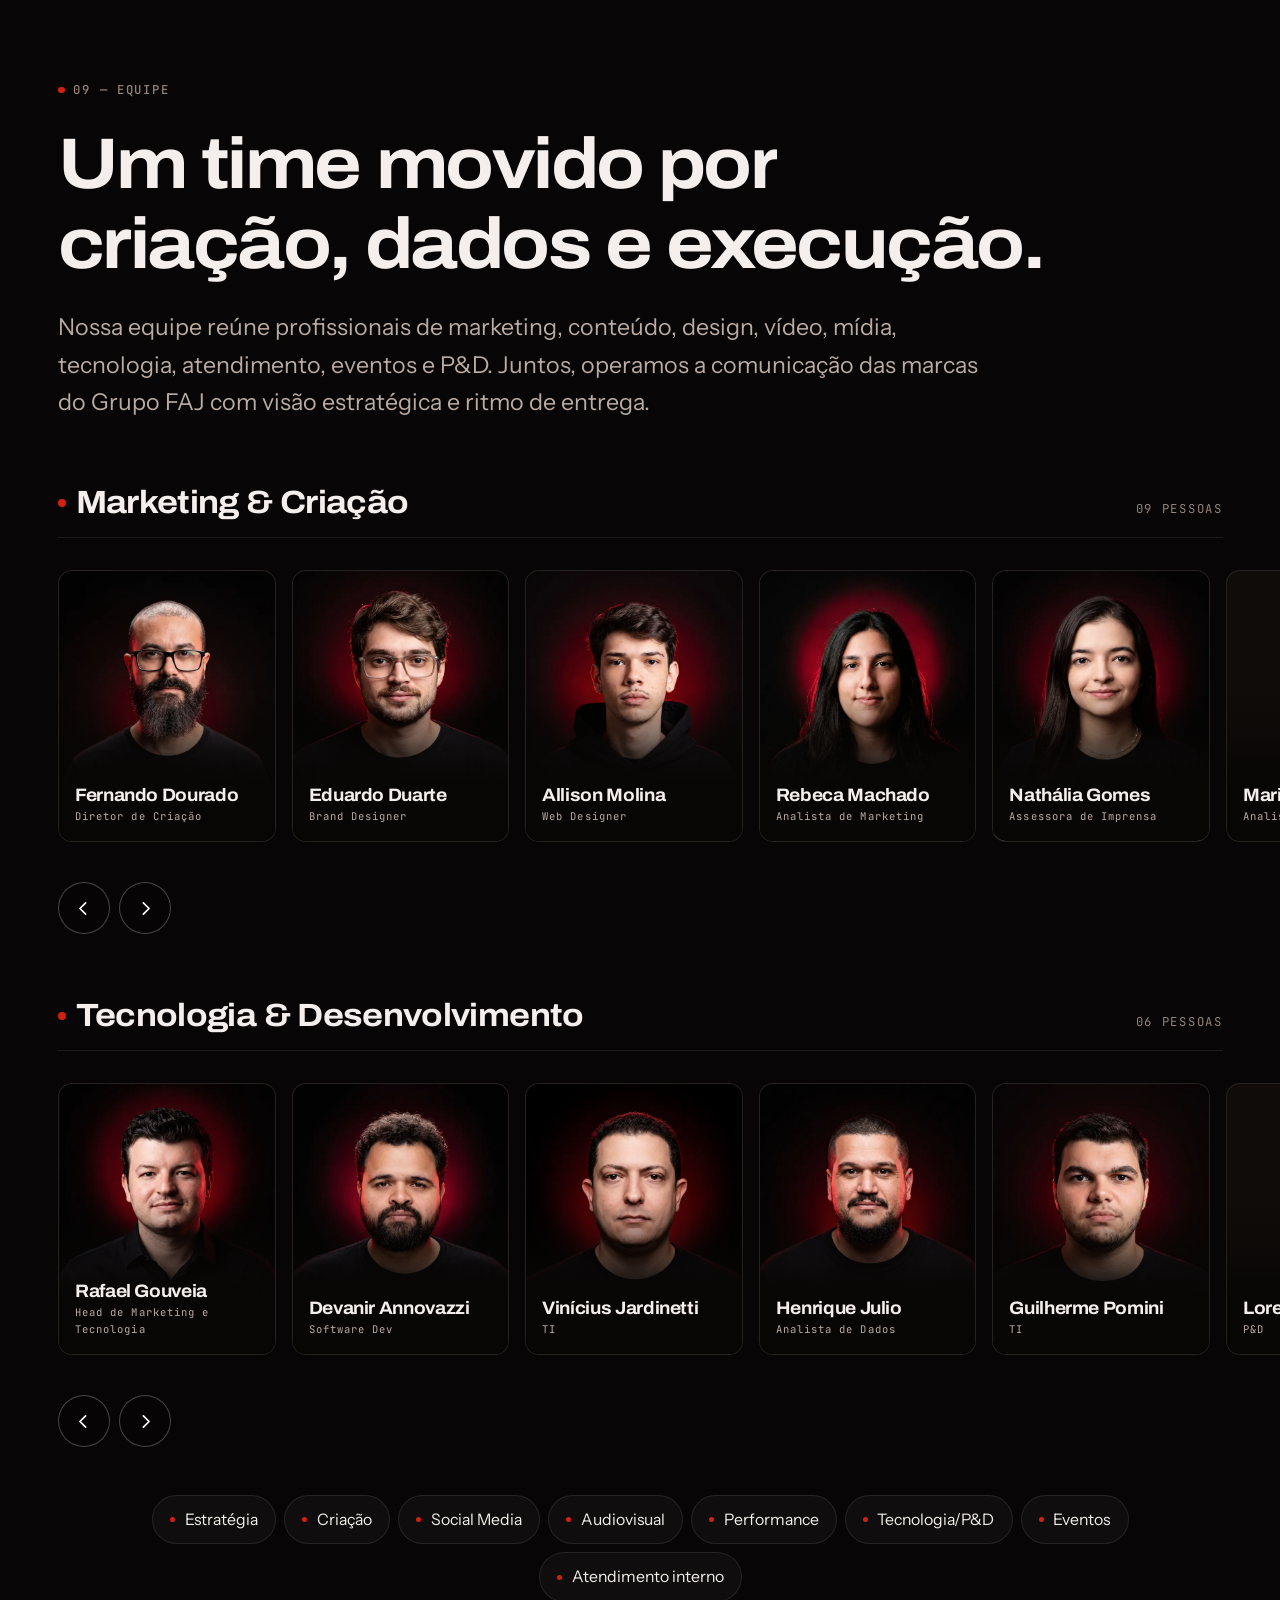
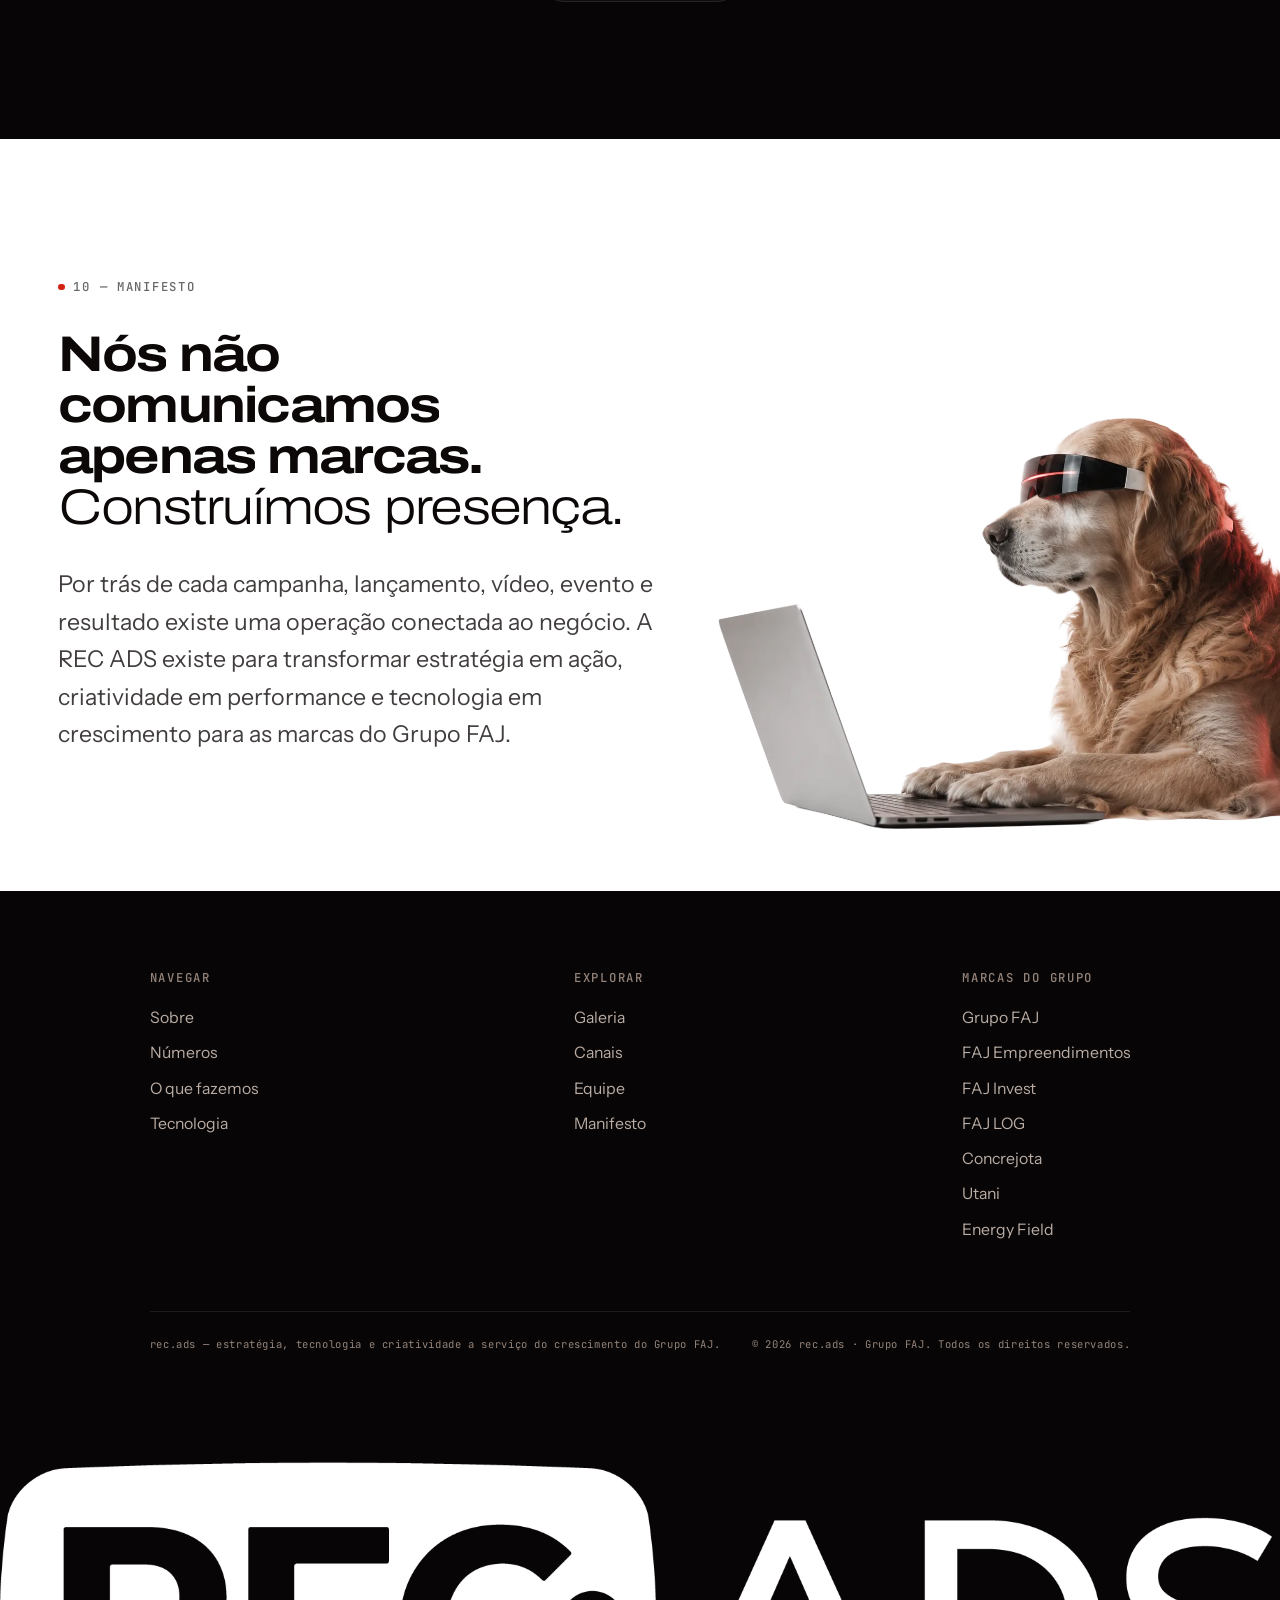
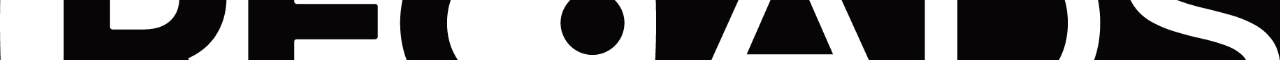
==== commit 42efa24e: "Setas dos carrosseis abaixo da fita e num controle so' As setas saem do cabecalho e passam a viver a" ====
--- a/docs/index.html
+++ b/docs/index.html
@@ -204,31 +204,6 @@
     </div>
   </div>
 
-  <!-- Controle da fita. Fica no .wrap, alinhado com o texto da secao, enquanto
-       a fita corre de ponta a ponta da tela. A regua a esquerda ancora as setas
-       na linha; sem ela o par ficaria solto no meio do vazio. -->
-  <div class="wrap">
-    <div class="fita-cab" data-reveal>
-      <span class="fita-cab__r" aria-hidden="true"></span>
-      <div class="fita-setas">
-        <button class="fita-seta" type="button" data-fita-nav="prev" data-alvo="fita-pilares"
-                aria-controls="fita-pilares" aria-label="Voltar nos pilares">
-          <svg viewBox="0 0 24 24" aria-hidden="true" focusable="false">
-            <path d="M15 4l-8 8 8 8" fill="none" stroke="currentColor" stroke-width="2.4"
-                  stroke-linecap="round" stroke-linejoin="round"/>
-          </svg>
-        </button>
-        <button class="fita-seta" type="button" data-fita-nav="next" data-alvo="fita-pilares"
-                aria-controls="fita-pilares" aria-label="Avançar nos pilares">
-          <svg viewBox="0 0 24 24" aria-hidden="true" focusable="false">
-            <path d="M9 4l8 8-8 8" fill="none" stroke="currentColor" stroke-width="2.4"
-                  stroke-linecap="round" stroke-linejoin="round"/>
-          </svg>
-        </button>
-      </div>
-    </div>
-  </div>
-
   <!-- Vitrine dos pilares. As imagens de fundo sao provisorias: composicoes
        geradas na paleta da marca, em docs/assets/img/pilares/. Para trocar por
        foto real, substituir os arquivos de mesmo nome (proporcao 3:4). -->
@@ -319,6 +294,27 @@
         </div>
       </article>
 
+    </div>
+  </div>
+
+  <!-- Controle da fita: abaixo dela e alinhado com o texto da secao, mesmo a
+       fita correndo de ponta a ponta da tela. -->
+  <div class="fita-controle" data-reveal>
+    <div class="fita-setas">
+      <button class="fita-seta" type="button" data-fita-nav="prev" data-alvo="fita-pilares"
+              aria-controls="fita-pilares" aria-label="Voltar nos pilares">
+        <svg viewBox="0 0 24 24" aria-hidden="true" focusable="false">
+          <path d="M15 4l-8 8 8 8" fill="none" stroke="currentColor" stroke-width="2.4"
+                stroke-linecap="round" stroke-linejoin="round"/>
+        </svg>
+      </button>
+      <button class="fita-seta" type="button" data-fita-nav="next" data-alvo="fita-pilares"
+              aria-controls="fita-pilares" aria-label="Avançar nos pilares">
+        <svg viewBox="0 0 24 24" aria-hidden="true" focusable="false">
+          <path d="M9 4l8 8-8 8" fill="none" stroke="currentColor" stroke-width="2.4"
+                stroke-linecap="round" stroke-linejoin="round"/>
+        </svg>
+      </button>
     </div>
   </div>
 </section>
--- a/docs/assets/css/style.css
+++ b/docs/assets/css/style.css
@@ -66,6 +66,10 @@
   width: min(100% - var(--gutter) * 2, var(--wrap));
   margin-inline: auto;
 }
+/* A linha onde o conteudo do .wrap comeca. Serve para quem precisa alinhar com
+   ele estando fora dele — as fitas de largura total e os controles delas. E' a
+   mesma conta do .wrap acima, isolada para nao ser repetida em cada uso. */
+:root { --inicio: calc((100vw - min(100vw - var(--gutter) * 2, var(--wrap))) / 2); }
 .section { padding-block: var(--section-y); position: relative; }
 .section--deep { background: var(--n-990); }
 .section--surface { background: var(--n-900); }
@@ -520,41 +524,54 @@
 /* Movimento reduzido: o JS nao avanca sozinho, mas o arrasto continua
    funcionando — a pessoa navega no proprio ritmo. */
 
-/* --- setas da fita ---
-   Controle discreto: a fita anda sozinha, as setas so' apressam. Por isso o
-   tamanho miudo e o contorno fino, que nao competem com o titulo da area. */
-.fita-setas { display: flex; gap: 0.3rem; }
-.fita-seta {
-  width: 26px; height: 26px; flex: none;
+/* --- seta de carrossel ---
+   Um controle so' para os tres carrosseis do site: as fitas (pilares e
+   equipe), o carrossel do modal e o visor de foto ampliada. Antes cada um
+   tinha o seu tamanho e a sua cor.
+   Seta branca em repouso, vermelha no hover — o disco escuro com desfoque
+   segura a leitura tanto sobre o fundo da pagina quanto sobre foto. */
+.fita-setas { display: flex; gap: 0.6rem; }
+
+.fita-seta,
+.carrossel__seta,
+.visor__seta {
+  width: 52px; height: 52px; flex: none;
   display: grid; place-items: center;
   padding: 0;
-  background: transparent;
-  color: var(--text-3);
-  border: 1px solid var(--line);
   border-radius: 50%;
+  color: var(--white);
+  background: rgba(7, 5, 5, 0.55);
+  border: 1px solid rgba(255, 255, 255, 0.26);
+  backdrop-filter: blur(6px); -webkit-backdrop-filter: blur(6px);
   cursor: pointer;
   transition: color var(--dur) var(--ease-out),
               border-color var(--dur) var(--ease-out),
-              background var(--dur) var(--ease-out);
-}
-.fita-seta svg { width: 11px; height: 11px; display: block; }
-.fita-seta:hover {
-  color: var(--white);
+              background-color var(--dur) var(--ease-out),
+              box-shadow var(--dur) var(--ease-out),
+              transform var(--dur) var(--ease-out);
+}
+.fita-seta svg,
+.carrossel__seta svg,
+.visor__seta svg { width: 17px; height: 17px; display: block; }
+
+/* o icone vira vermelho, entao o disco precisa continuar escuro: preenchendo
+   de vermelho, a seta sumiria dentro dele */
+.fita-seta:hover,
+.carrossel__seta:hover,
+.visor__seta:hover {
+  color: var(--red);
   border-color: var(--red);
-  background: rgba(210, 33, 16, 0.16);
+  background: rgba(210, 33, 16, 0.14);
+  box-shadow: 0 0 24px -6px rgba(210, 33, 16, 0.7);
 }
 .fita-seta:active { transform: scale(0.94); }
 
-/* linha de controle de uma fita: regua ocupando a largura e as setas na ponta
-   direita. E' o mesmo par de botoes da equipe (.fita-setas), so' que aqui sem
-   cabecalho para acompanhar. */
-.fita-cab {
-  display: flex; align-items: center; gap: var(--sp-3);
-  margin-bottom: var(--sp-3);
-}
-.fita-cab__r {
-  height: 1px; flex: 1;
-  background: linear-gradient(90deg, var(--line), rgba(255, 255, 255, 0.02));
+/* Linha de controle de uma fita: fica abaixo dela e comeca alinhada com o texto
+   da pagina, mesmo a fita correndo de ponta a ponta da tela. O recuo vem do
+   --inicio, a calha do .wrap. */
+.fita-controle {
+  padding-left: var(--inicio);
+  margin-top: var(--sp-3);
 }
 
 /* --- pilares na fita --- */
@@ -1673,22 +1690,11 @@
 .carrossel__img--retrato { object-fit: contain; }
 .carrossel__slide:hover .carrossel__img { opacity: 0.86; }
 
+/* forma e cor vem do controle compartilhado; aqui so' a posicao sobre a foto */
 .carrossel__seta {
   position: absolute; top: 50%; transform: translateY(-50%);
-  width: 44px; height: 44px; border-radius: 50%;
-  display: grid; place-items: center;
-  background: rgba(7, 5, 5, 0.55);
-  border: 1px solid rgba(255, 255, 255, 0.28);
-  backdrop-filter: blur(6px); -webkit-backdrop-filter: blur(6px);
-  color: var(--white);
-  transition: background-color var(--dur) var(--ease-out),
-              border-color var(--dur) var(--ease-out),
-              transform var(--dur) var(--ease-out);
-}
-.carrossel__seta:hover {
-  background: var(--red); border-color: var(--red);
-  transform: translateY(-50%) scale(1.08);
-}
+}
+.carrossel__seta:hover { transform: translateY(-50%) scale(1.06); }
 .carrossel__seta--ant { left: var(--sp-2); }
 .carrossel__seta--prox { right: var(--sp-2); }
 /* uma foto so': a pista nao vai a lugar nenhum, as setas saem de cena */
@@ -1769,22 +1775,11 @@
 }
 .visor__fechar:hover { background: var(--red); transform: rotate(90deg); }
 
+/* forma e cor vem do controle compartilhado; aqui so' a posicao na tela cheia */
 .visor__seta {
   position: absolute; z-index: 2; top: 50%; transform: translateY(-50%);
-  width: 52px; height: 52px; border-radius: 50%;
-  display: grid; place-items: center;
-  color: var(--white);
-  background: rgba(255, 255, 255, 0.1);
-  border: 1px solid rgba(255, 255, 255, 0.24);
-  backdrop-filter: blur(6px); -webkit-backdrop-filter: blur(6px);
-  transition: background-color var(--dur) var(--ease-out),
-              border-color var(--dur) var(--ease-out),
-              transform var(--dur) var(--ease-out);
-}
-.visor__seta:hover {
-  background: var(--red); border-color: var(--red);
-  transform: translateY(-50%) scale(1.08);
-}
+}
+.visor__seta:hover { transform: translateY(-50%) scale(1.06); }
 .visor__seta--ant { left: clamp(0.5rem, 2vw, 2rem); }
 .visor__seta--prox { right: clamp(0.5rem, 2vw, 2rem); }
 
@@ -1953,8 +1948,6 @@
   font-family: var(--font-mono); font-size: var(--fs-mono);
   letter-spacing: 0.14em; text-transform: uppercase; color: var(--text-3);
 }
-/* contagem e setas juntas na ponta direita do cabecalho */
-.equipe-grupo__meta { display: flex; align-items: center; gap: var(--sp-2); }
 
 
 /* Cada area anda numa fita continua, como os pilares: uma linha so', que passa
@@ -1962,9 +1955,22 @@
    deixava a ultima incompleta (8 pessoas = 5+3, 6 pessoas = 5+1).
    O espacamento e' margin-right, nunca gap — a fita mede a pista em px e o gap
    deslocaria a emenda do laco. */
-/* a folga em cima e' para o card poder subir no hover: a fita corta o que
-   passa da borda (overflow hidden), e sem ela o topo do card sumiria */
-.team { padding: 8px 0 var(--sp-2); }
+/* A fita comeca alinhada com o texto da secao e corre ate' a borda direita da
+   tela. O recuo da esquerda repete a calha do .wrap — e' o que poe o primeiro
+   cartao embaixo do titulo, em vez de nascer colado na borda.
+   A folga de cima e' para o card poder subir no hover: a fita corta o que passa
+   da borda (overflow hidden), e sem ela o topo do card sumiria. */
+.team { padding: 8px 0 var(--sp-2) var(--inicio); }
+
+/* Esmaecimento so' na entrada: a rampa termina exatamente na linha de inicio,
+   entao o primeiro cartao nasce nitido e quem sai de cena e' que se dissolve.
+   A direita nao ha' mascara — a fita vai ate' o fim da tela. */
+.team.fita.is-loop {
+  -webkit-mask-image: linear-gradient(90deg,
+    transparent calc(var(--inicio) - var(--fade)), #000 var(--inicio), #000 100%);
+          mask-image: linear-gradient(90deg,
+    transparent calc(var(--inicio) - var(--fade)), #000 var(--inicio), #000 100%);
+}
 .team .member {
   flex: 0 0 clamp(180px, 17vw, 250px);
   margin-right: var(--sp-2);
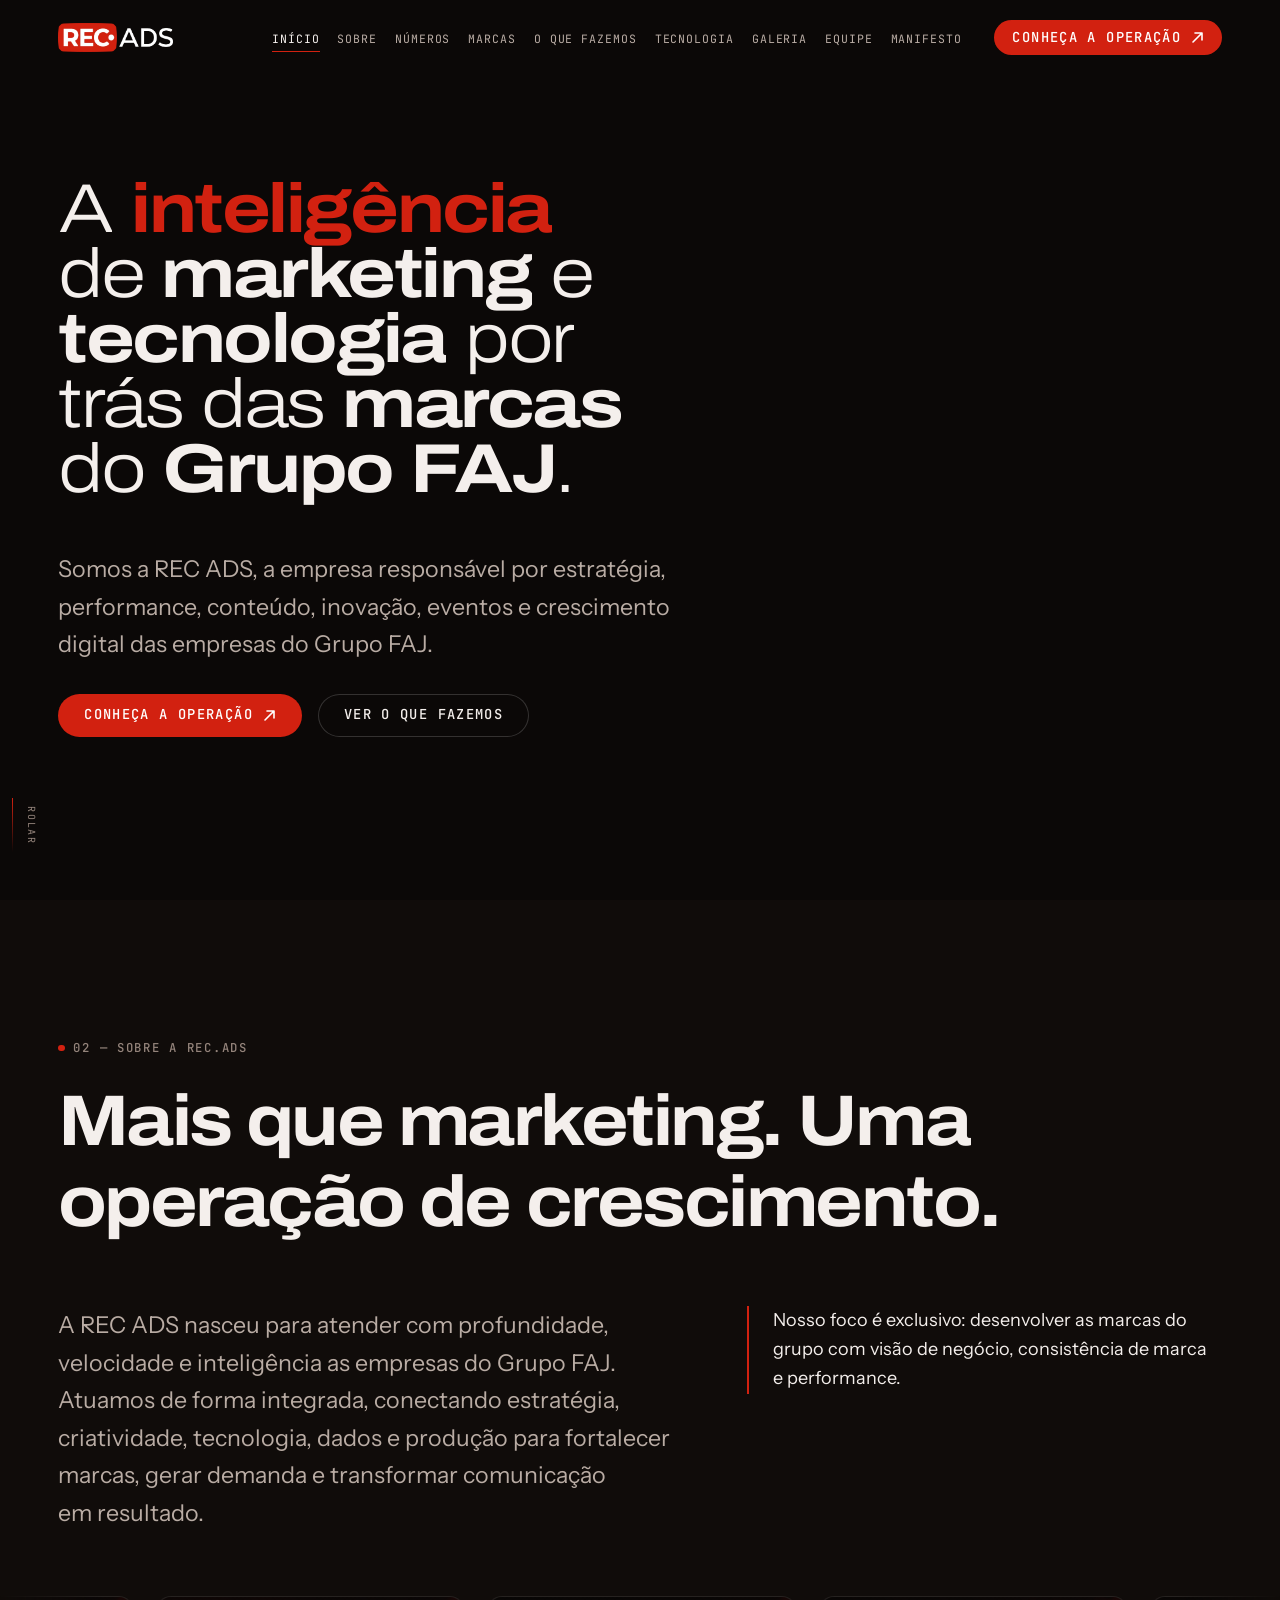
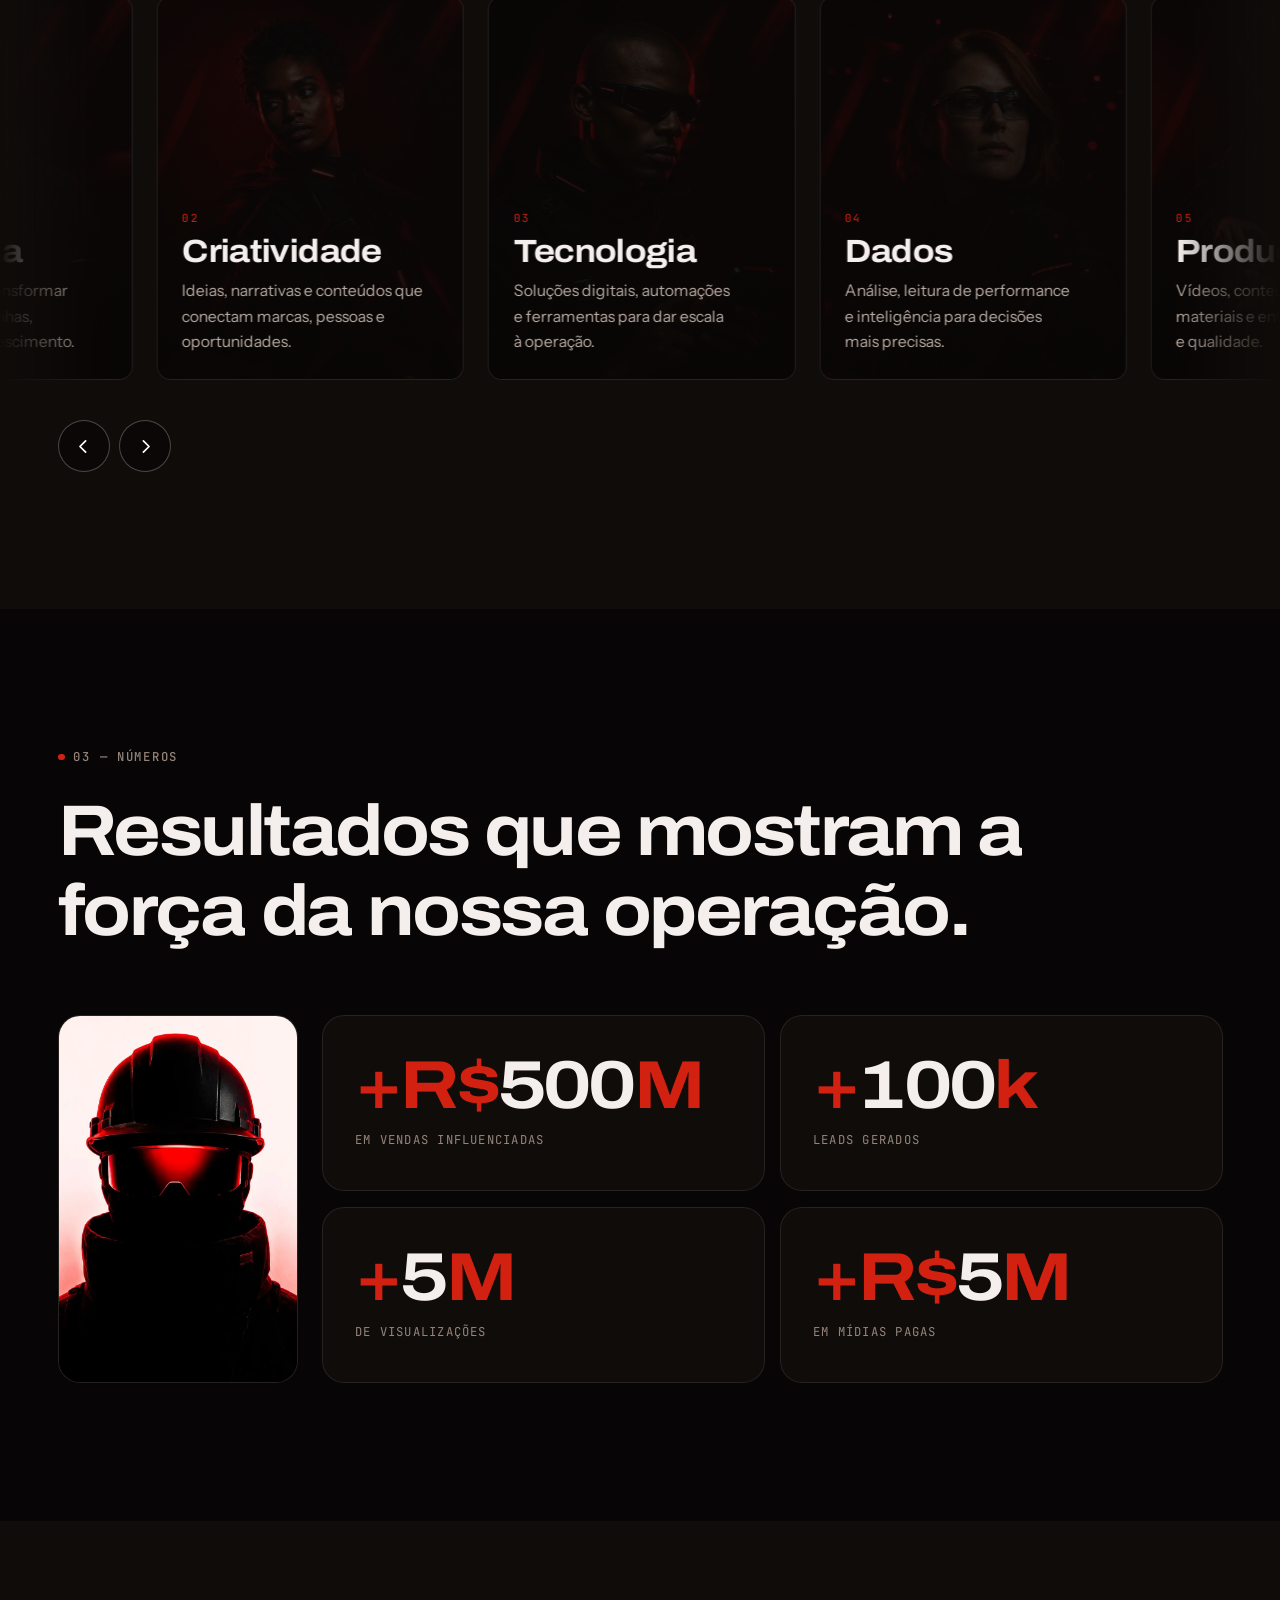
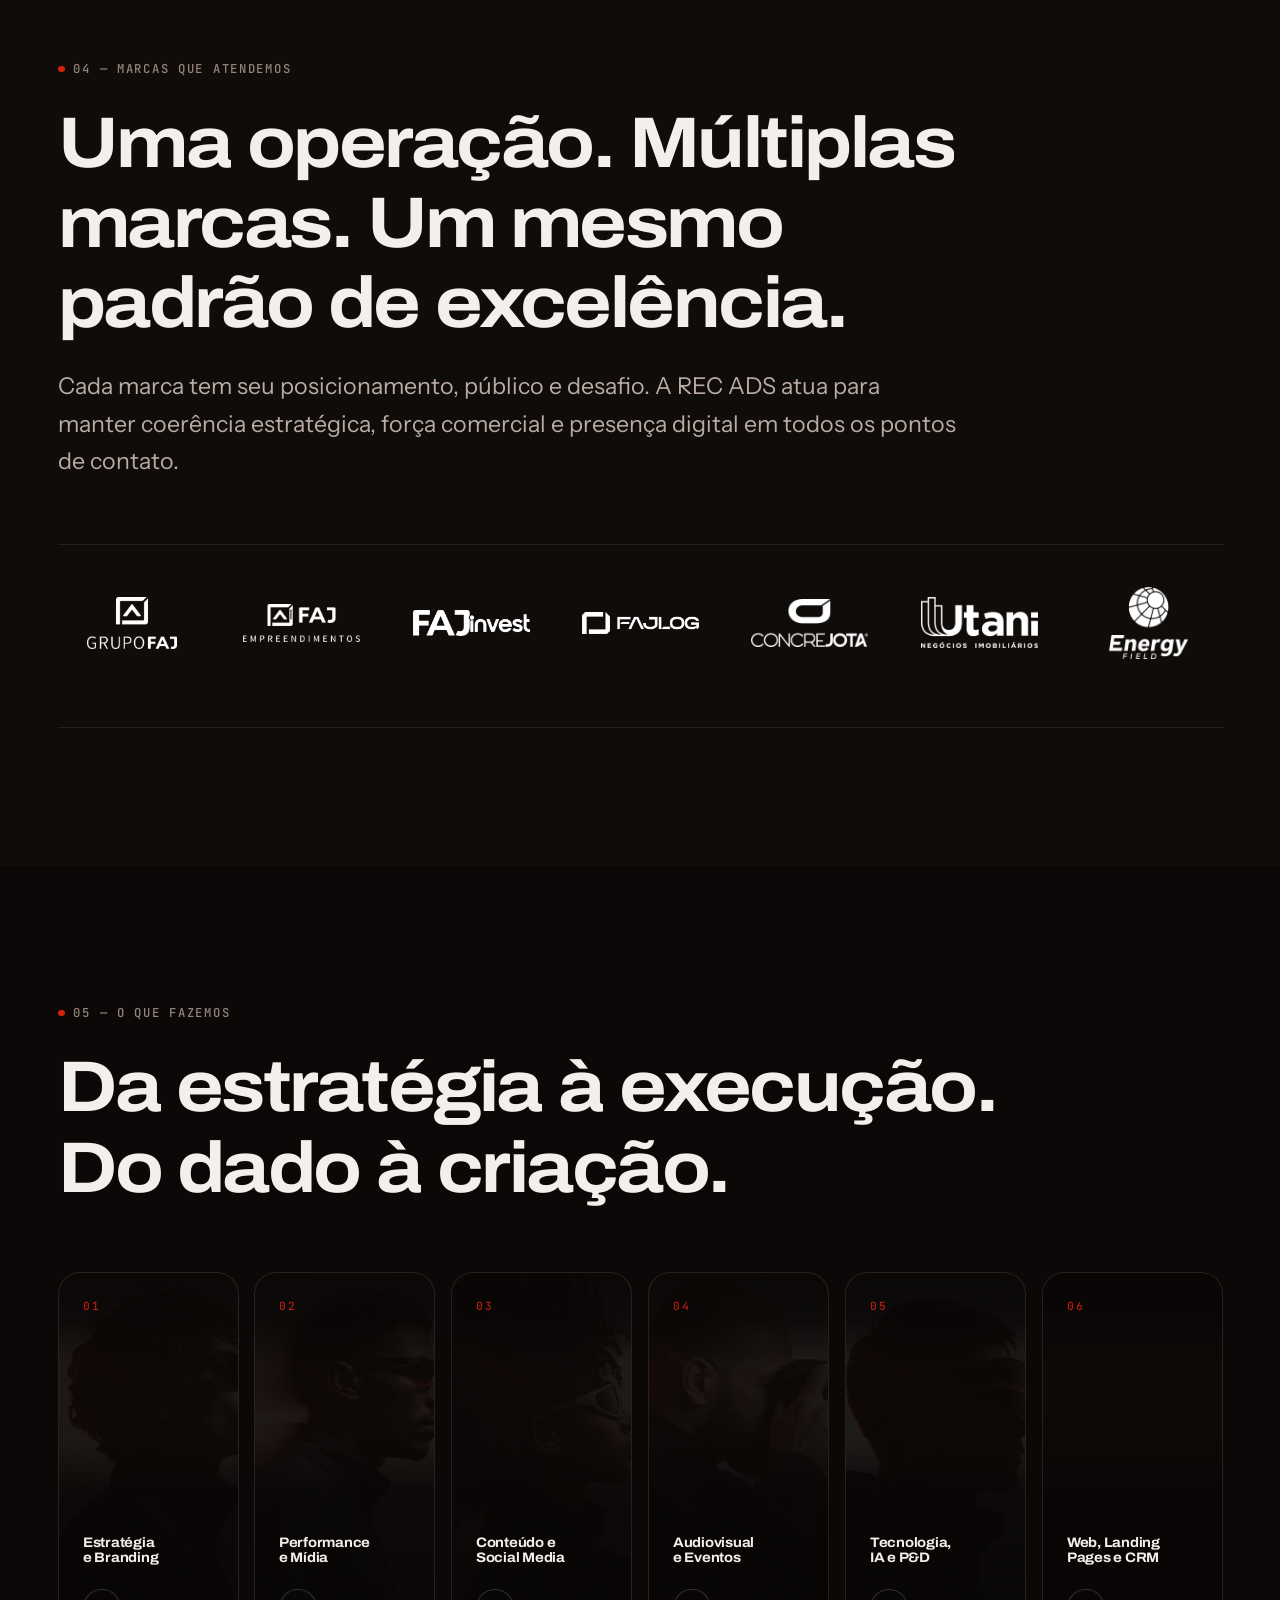
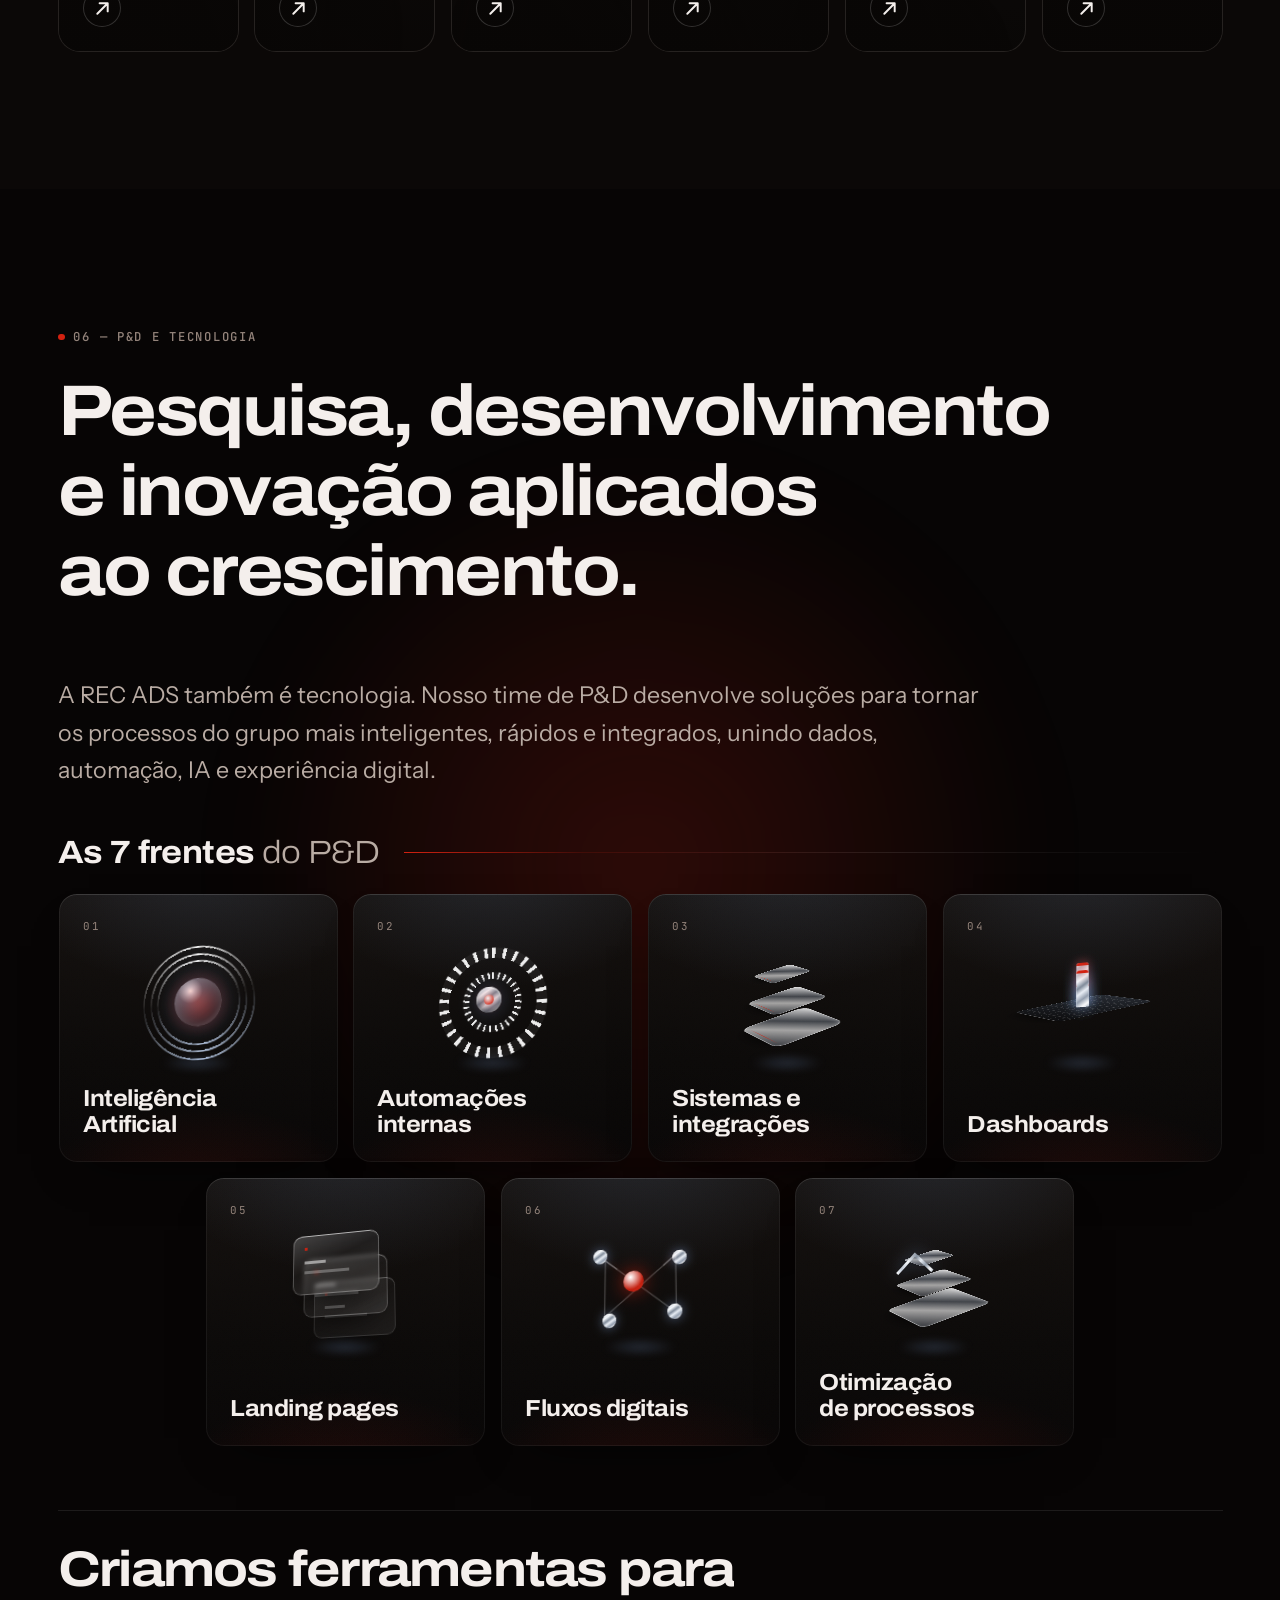
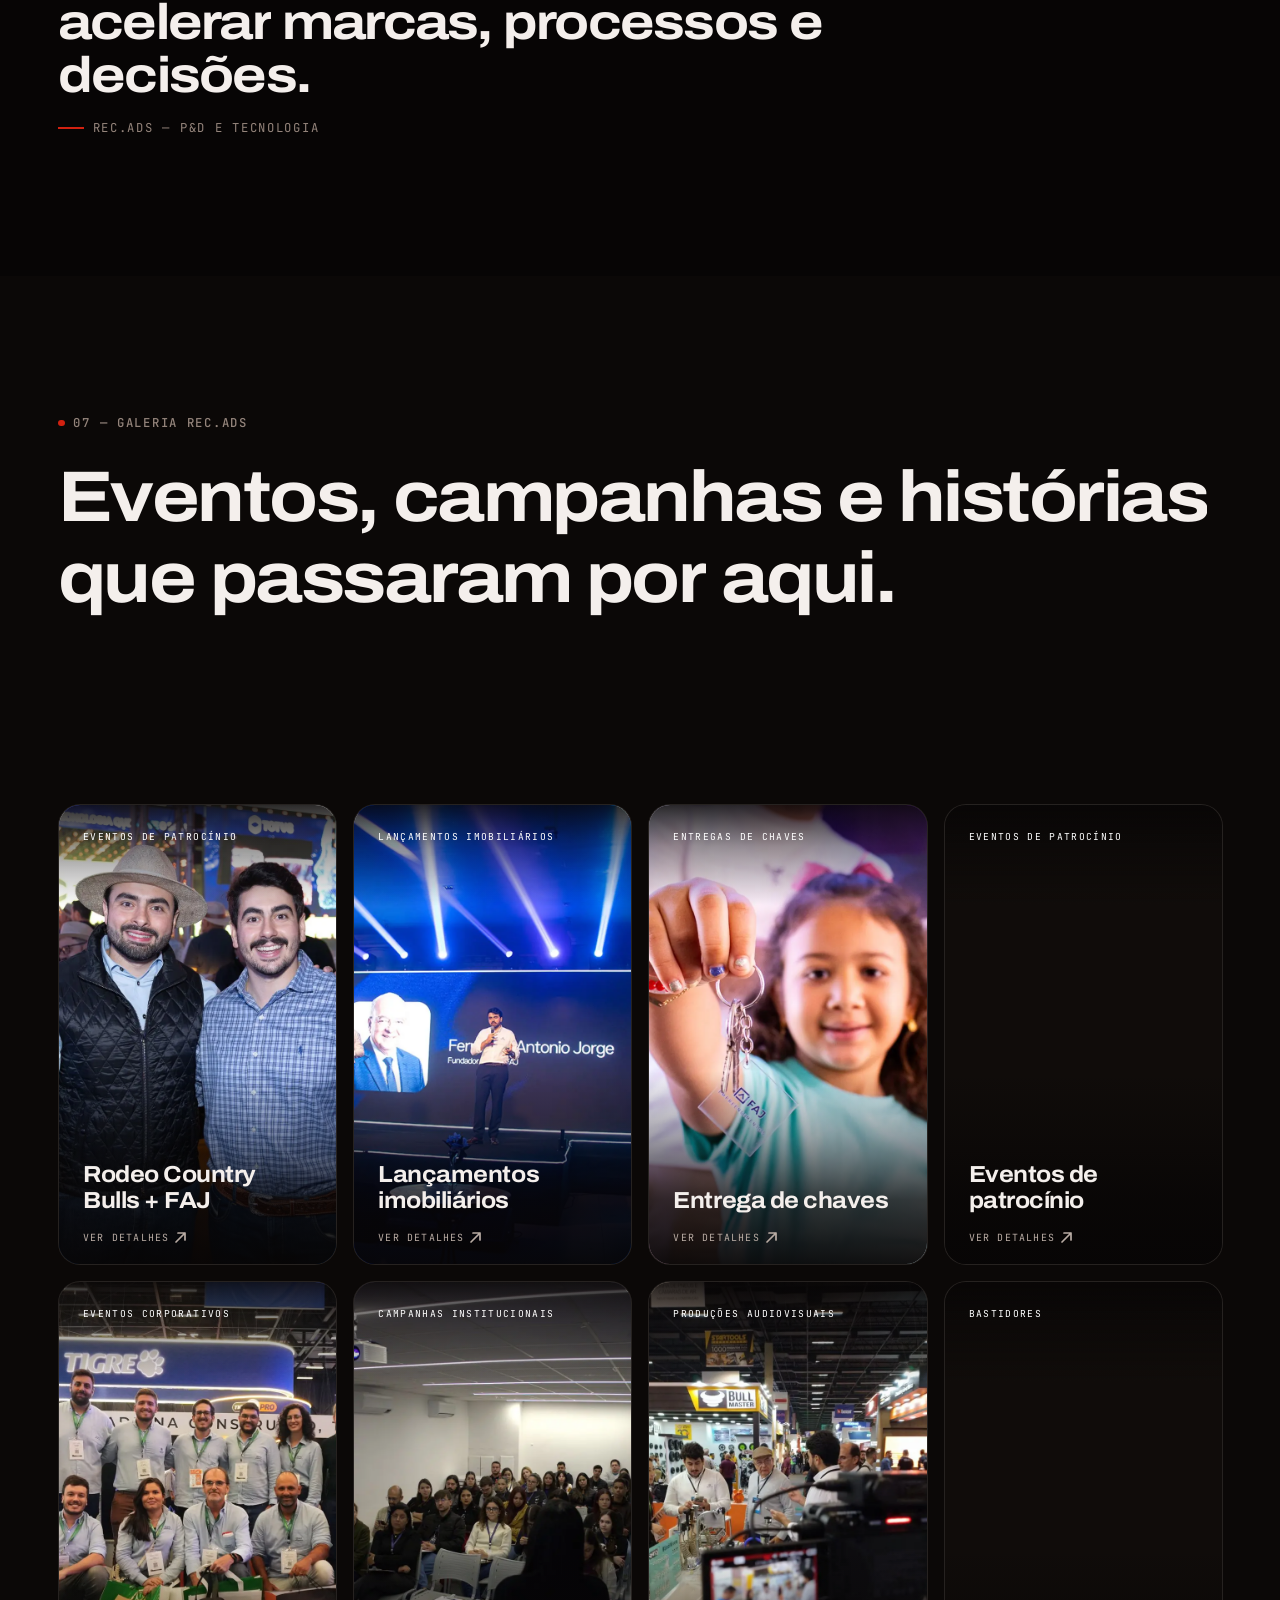
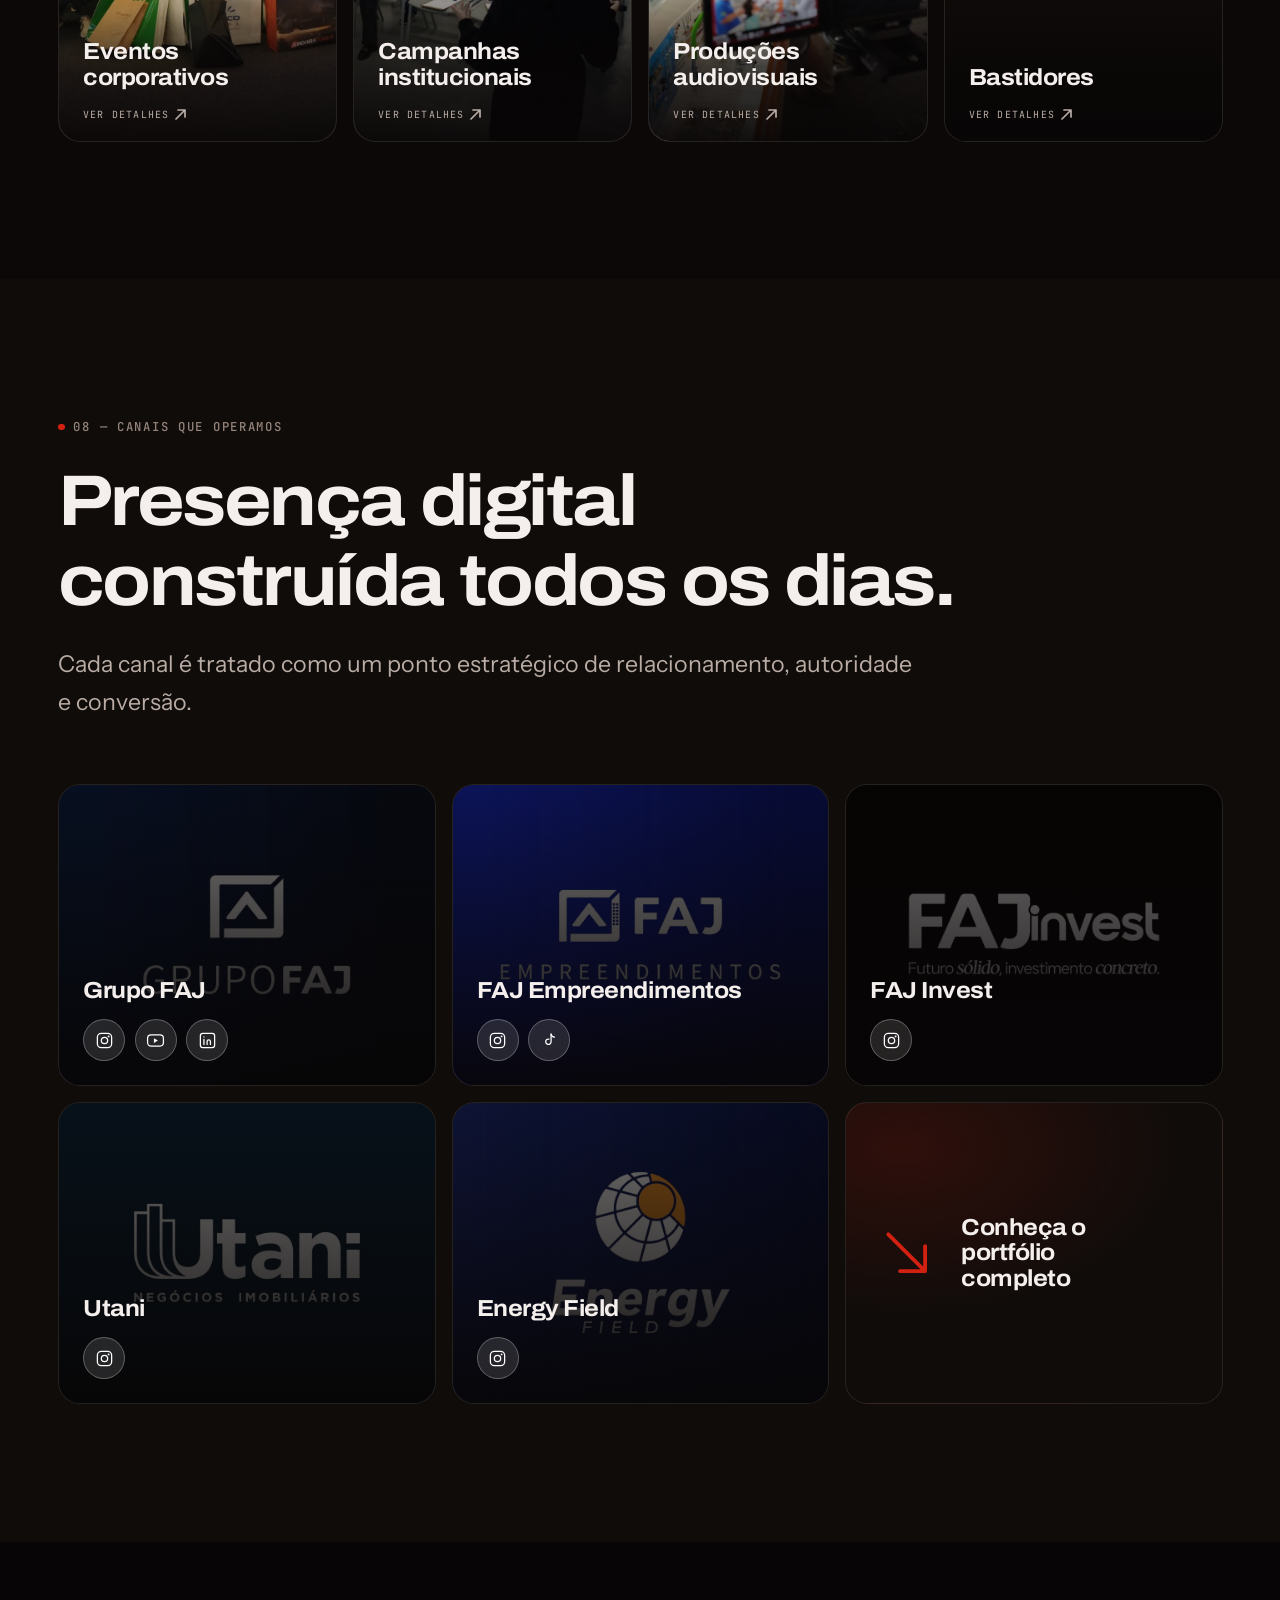
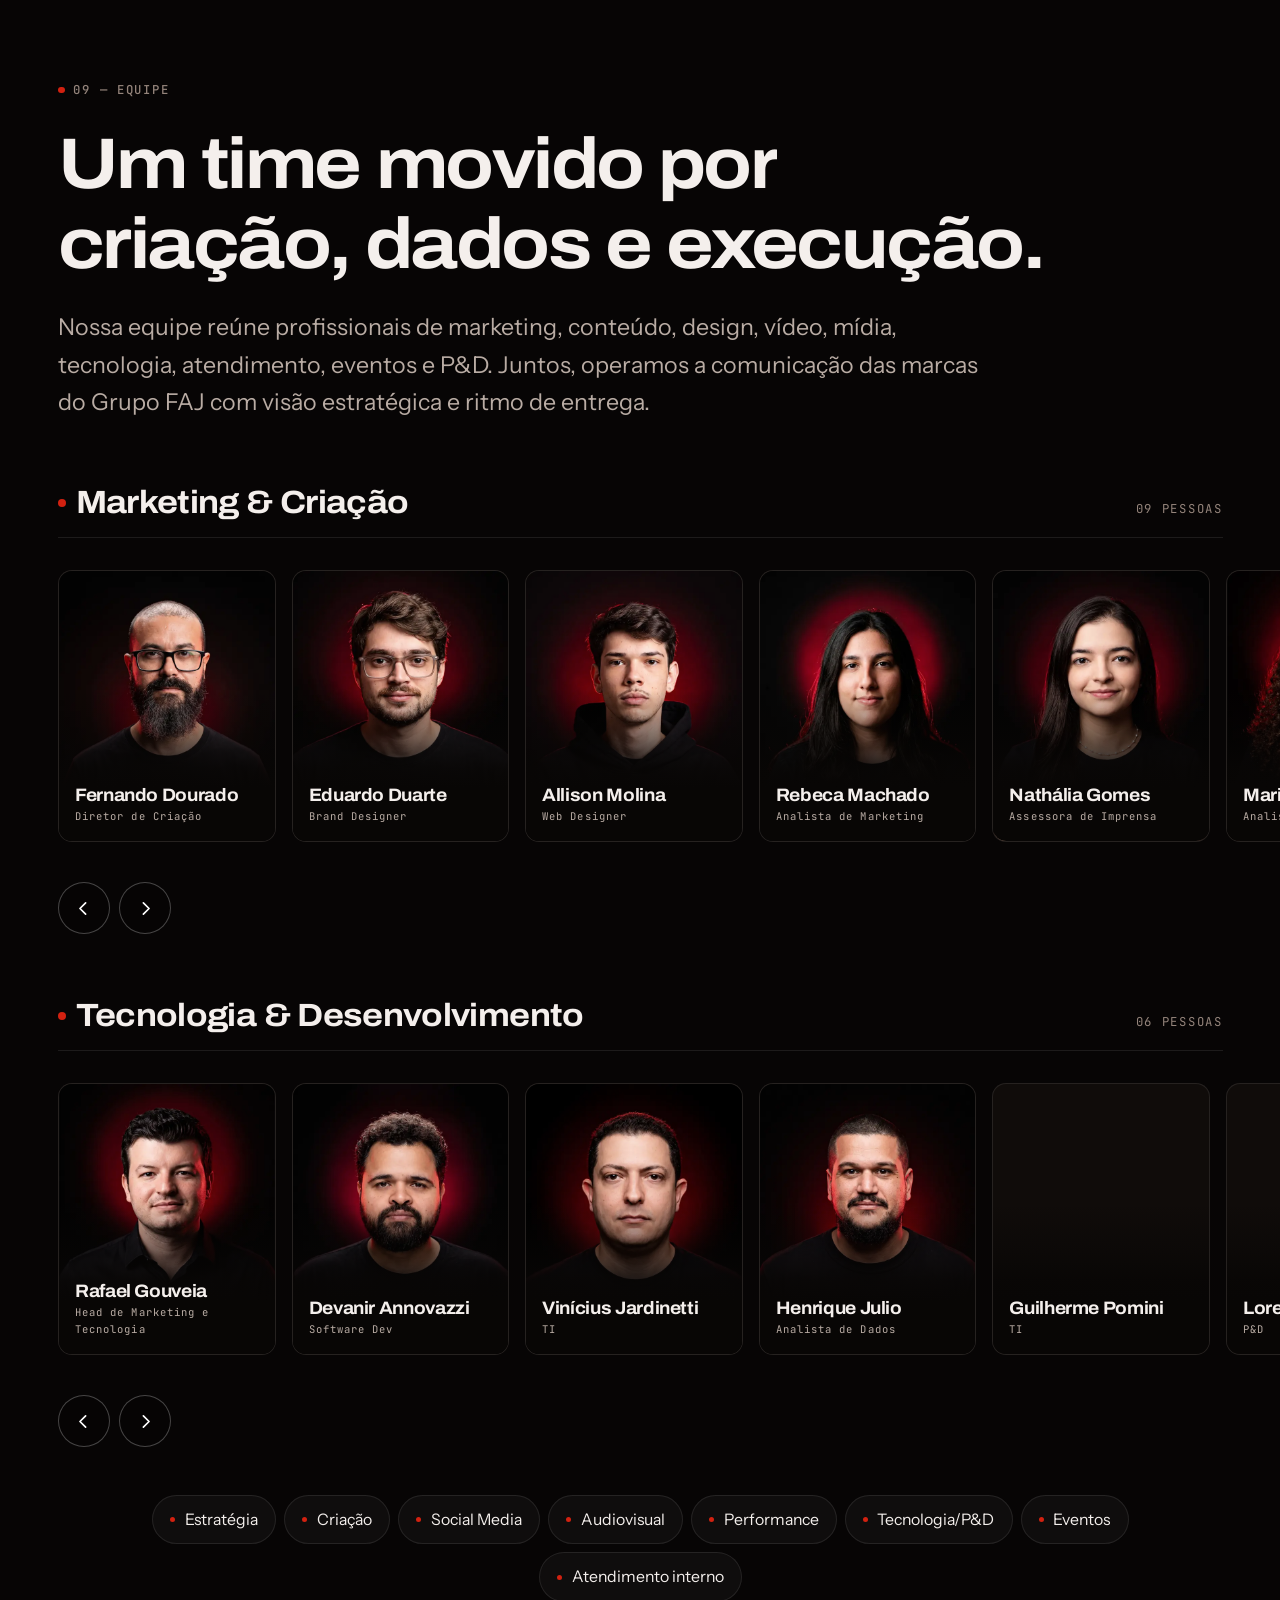
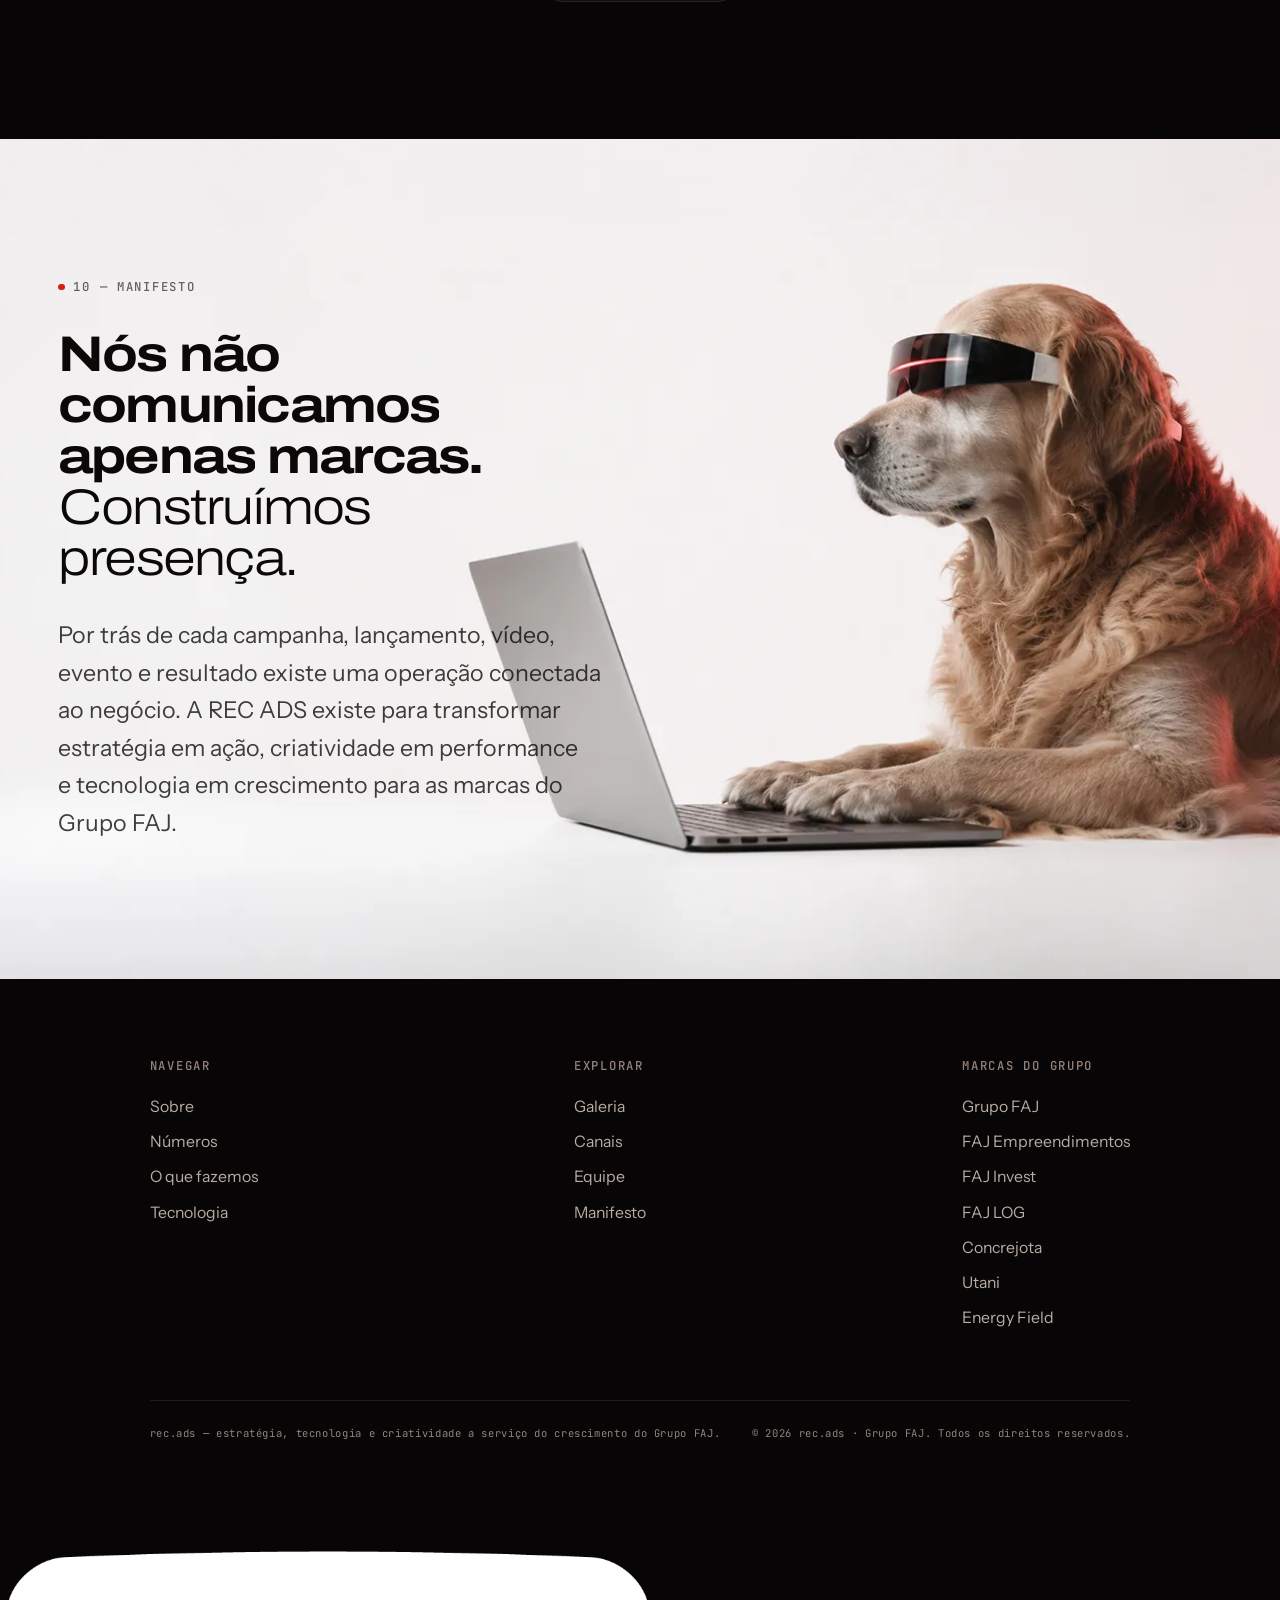
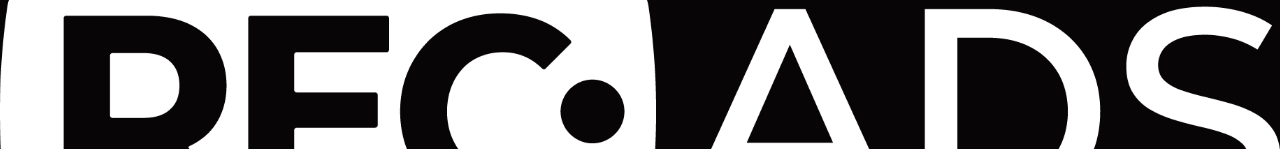
==== commit 0193f0d6: "Banner da Zoe vira o fundo da secao do manifesto O PNG recortado por cima sai e a Zoe passa a vir no" ====
--- a/docs/index.html
+++ b/docs/index.html
@@ -813,12 +813,10 @@
 
 <!-- ==================================================== MANIFESTO ======= -->
 <section class="section manifesto" id="manifesto">
-  <!-- Texto e foto sao duas colunas de uma grade, e nao camadas soltas: assim a
-       coluna do texto nunca alcanca a da foto, em largura nenhuma. A Zoe fica na
-       segunda coluna, apoiada na base e sangrando ate' a borda da tela.
-       O PNG e' recortado, entao ela pousa direto no vermelho, sem moldura. A
-       imagem foi espelhada no arquivo justamente para ela olhar para dentro do
-       texto, e nao para fora da pagina. -->
+  <!-- A Zoe agora vem no proprio fundo da secao (banner-full-zoe-tech), e nao
+       mais como PNG por cima. A grade continua com duas colunas: a segunda fica
+       vazia de proposito, reservando a faixa da direita onde ela esta' no
+       banner — e' o que impede o texto de correr por cima dela. -->
   <div class="wrap manifesto__grid">
     <div class="manifesto__conteudo">
       <p class="eyebrow manifesto__eyebrow" data-reveal>10 — Manifesto</p>
@@ -832,14 +830,6 @@
         conectada ao negócio. A REC ADS existe para transformar estratégia em ação,
         criatividade em performance e tecnologia em crescimento para as marcas do Grupo FAJ.
       </p>
-    </div>
-
-    <div class="manifesto__zoe" aria-hidden="true">
-      <picture>
-        <source type="image/webp" srcset="assets/img/zoe-tech.webp">
-        <img src="assets/img/zoe-tech.png" alt="" width="1400" height="804"
-             loading="lazy" decoding="async">
-      </picture>
     </div>
   </div>
 </section>
--- a/docs/assets/css/style.css
+++ b/docs/assets/css/style.css
@@ -2051,14 +2051,16 @@
 
 /* ----------------------------------------------------------- manifesto --- */
 /* Secao clara entre duas escuras: o corte de contraste que antes vinha do
-   vermelho agora vem do branco. O recorte da Zoe tem borda clara — pelo —,
-   entao ele assenta melhor aqui do que assentava no vermelho. */
+   vermelho agora vem do claro.
+   A cor de fundo e' o cinza do proprio banner (amostrado do arquivo): no
+   estreito, onde o banner nao entra, a secao mantem o mesmo tom, sem degrau
+   de cor entre um tamanho de tela e outro. */
 .manifesto {
   --m-txt: var(--n-950);
   --m-txt-2: rgba(11, 8, 7, 0.78);
   --m-txt-3: rgba(11, 8, 7, 0.62);
 
-  background: var(--white);
+  background: #eeecec;
   color: var(--m-txt);
   position: relative; overflow: hidden;
 }
@@ -2095,66 +2097,48 @@
   margin: 0;
 }
 
-/* --- a Zoe fechando o manifesto pela direita ---
-   O PNG e' recortado, entao ela pousa direto no vermelho, sem moldura nem
-   emenda. O arquivo ja' vem espelhado de proposito: ela olha para dentro do
-   texto, e nao para fora da pagina.
-   No estreito ela sai de cena — o texto do manifesto ocupa a largura inteira e
-   a foto viraria uma tarja atras das letras, sem lugar proprio. */
-.manifesto__zoe { display: none; }
-
+/* --- o banner como fundo da secao ---
+   A Zoe deixou de ser um PNG por cima e passou a vir no proprio banner. O
+   arquivo tem 1920x831 e a arte foi feita para esta secao: a esquerda e' area
+   limpa, onde o texto vive, e ela ocupa a direita.
+
+   Tres decisoes que sustentam isso:
+
+   1. A altura minima acompanha a proporcao do banner (831/1920 = 0,4328), com
+      teto de 900px. Sem ela a secao teria so' a altura do texto, e o cover
+      cortaria a Zoe na vertical; com o teto, telas muito largas nao viram uma
+      faixa alta demais.
+   2. O enquadramento ancora a direita. Quando a proporcao da tela nao bate com
+      a do arquivo, o cover corta as laterais — ancorado a direita, o corte sai
+      da area vazia da esquerda e a Zoe nunca perde um pedaco.
+   3. A segunda coluna da grade fica vazia, reservando a faixa dela. E' o que
+      impede o texto de correr por cima da imagem.
+
+   O webp tem 37 KB contra 452 KB do jpg; a primeira declaracao e' o jpg puro,
+   que atende quem nao entende image-set. */
 @media (min-width: 1200px) {
-  .manifesto { --zoe-w: min(44vw, 820px); }
-
-  /* Um corpo abaixo do titulo de secao normal, e a medida mais curta: em duas
-     colunas o titulo vive numa faixa estreita e, no corpo cheio, quebrava em
-     cinco linhas. Isso deixava a coluna do texto mais alta que a foto, e a
-     sobra toda ia parar acima dela — era o vao que aparecia no topo.
-     Com tres linhas, quem manda na altura da fileira volta a ser a foto. */
+  .manifesto {
+    min-height: min(calc(100vw * 0.4328), 900px);
+    background-image: url("../img/banner-full-zoe-tech.jpg");
+    background-image: image-set(
+      url("../img/banner-full-zoe-tech.webp") type("image/webp"),
+      url("../img/banner-full-zoe-tech.jpg") type("image/jpeg"));
+    background-size: cover;
+    background-position: right center;
+    background-repeat: no-repeat;
+  }
+
+  /* Um corpo abaixo do titulo de secao normal, e a medida mais curta: na faixa
+     estreita da esquerda o titulo em corpo cheio quebrava em cinco linhas. */
   .manifesto__t { font-size: var(--fs-2xl); max-width: 16ch; }
 
-  /* Duas colunas de verdade: a do texto e' 1fr e a da foto se dimensiona pelo
-     proprio conteudo. Como sao colunas irmas, o texto nao tem como invadir a
-     faixa da foto — antes as duas eram camadas soltas e a folga dependia de eu
-     acertar a largura do paragrafo no calculo, que muda com o corpo do texto a
-     cada largura de tela. */
+  /* a segunda coluna nao tem elemento: existe so' para reservar a faixa onde a
+     Zoe esta' no banner */
   .manifesto__grid {
     display: grid;
-    grid-template-columns: minmax(0, 1fr) auto;
+    grid-template-columns: minmax(0, 1fr) min(44vw, 820px);
     align-items: center;
     gap: var(--sp-5);
-  }
-
-  .manifesto__zoe {
-    display: block;
-    align-self: end;
-    width: var(--zoe-w);
-    line-height: 0;
-    pointer-events: none;
-    /* Sangra ate' a borda da tela: o recuo negativo e' a calha que sobra de cada
-       lado do .wrap. A conta repete a largura do .wrap em vez de usar 100%
-       porque, num item de grade, a porcentagem se resolve contra a area da
-       celula — que e' menor que o .wrap e ainda depende desta propria margem.
-       Com 100% aqui, o recuo saia' varias vezes maior e jogava a foto para fora
-       da tela.
-       De quebra, a coluna passa a medir --zoe-w menos essa calha, que e' o que
-       a foto de fato ocupa dentro do .wrap; o texto recebe o resto. */
-    margin-right: calc((min(100vw - var(--gutter) * 2, var(--wrap)) - 100vw) / 2);
-    /* Desce por dentro do padding da secao, mas nao ate' o fim: em -1 ela
-       encostava na base e ficava baixa demais na composicao. Este fator e' o
-       ajuste fino da altura dela — quanto menor, mais alta ela fica; em 0 ela
-       para na base do .wrap e sobra vermelho embaixo. */
-    margin-bottom: calc(var(--section-y) * -0.55);
-  }
-  /* Mesmo enquadramento que ela tinha no rodape: sai a traseira, que so' enchia
-     linguica. Sao os mesmos 300px de 1400 (21,4%), mas agora pela direita, ja'
-     que o arquivo foi espelhado — dai object-position 0%, ancorando a esquerda.
-     O corte fica no CSS para o original continuar inteiro. */
-  .manifesto__zoe img {
-    width: 100%; display: block;
-    aspect-ratio: 1100 / 804;
-    object-fit: cover;
-    object-position: 0% 50%;
   }
 }
 
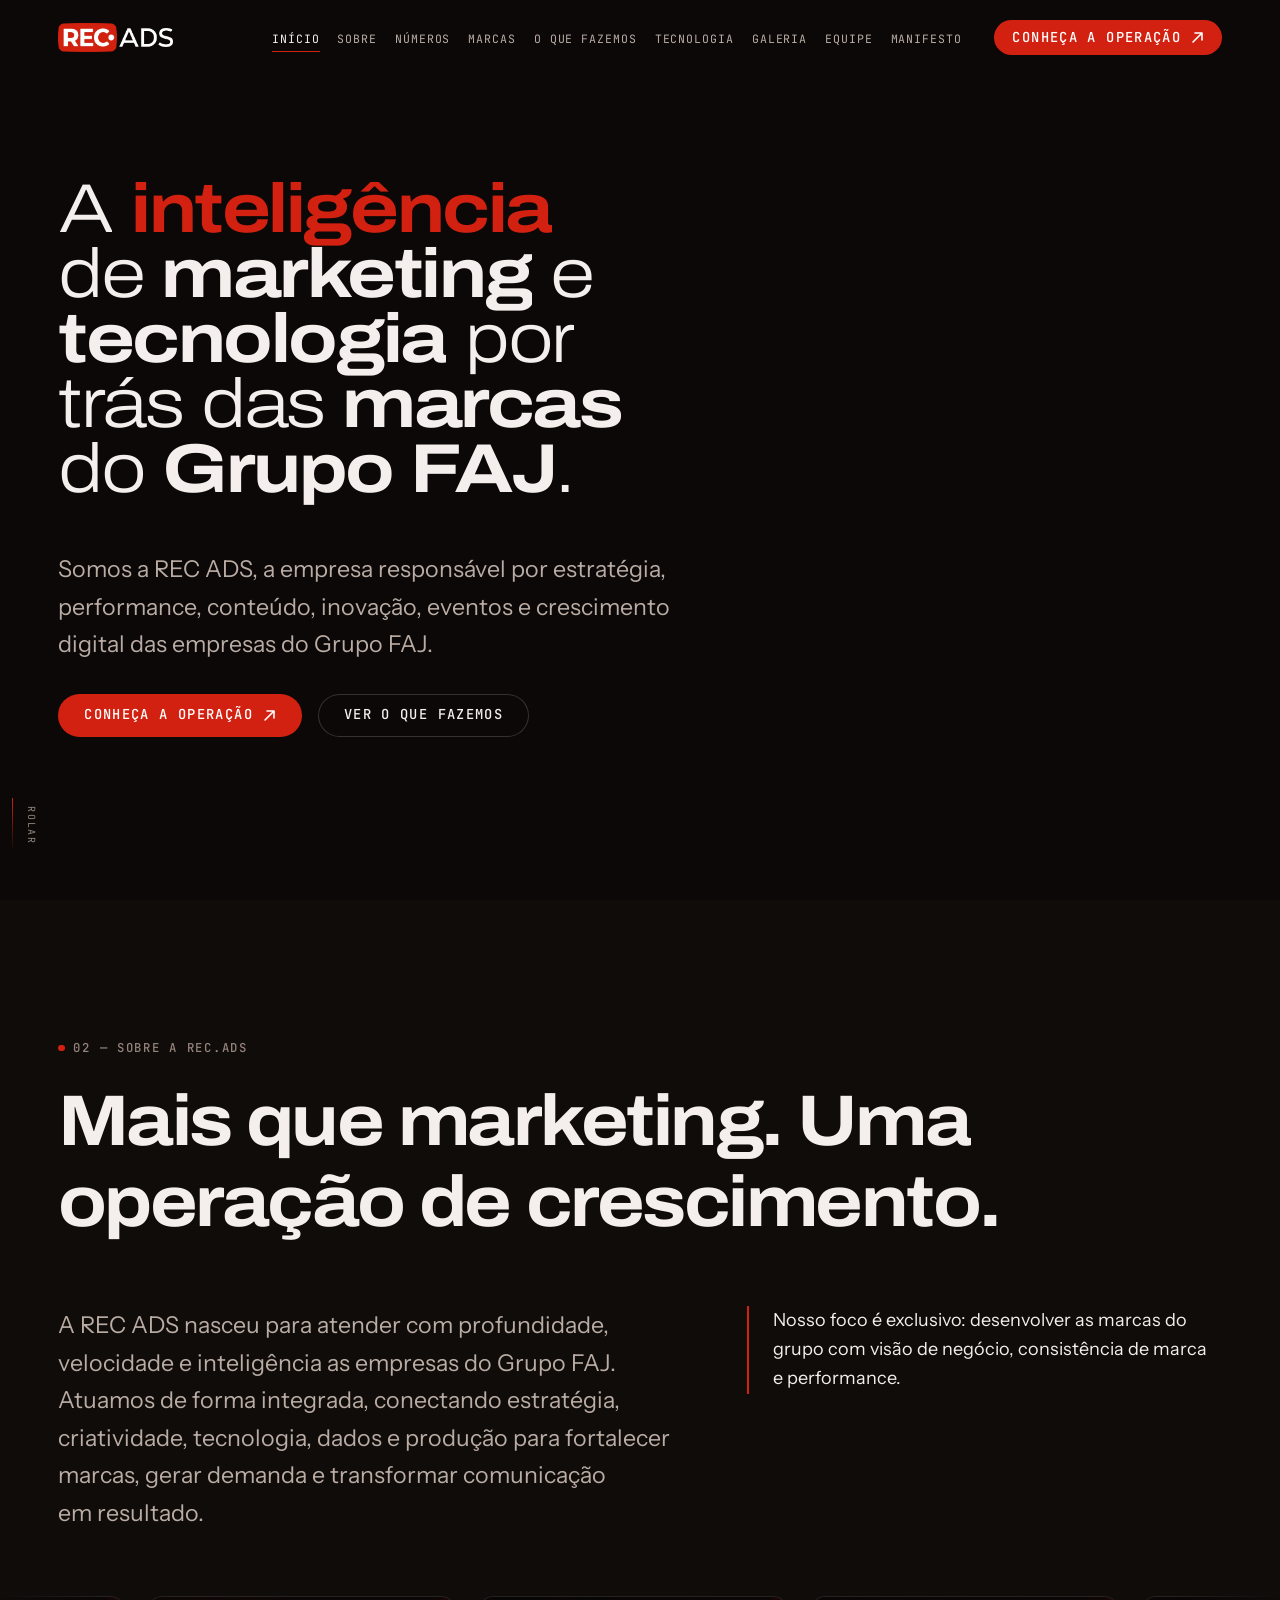
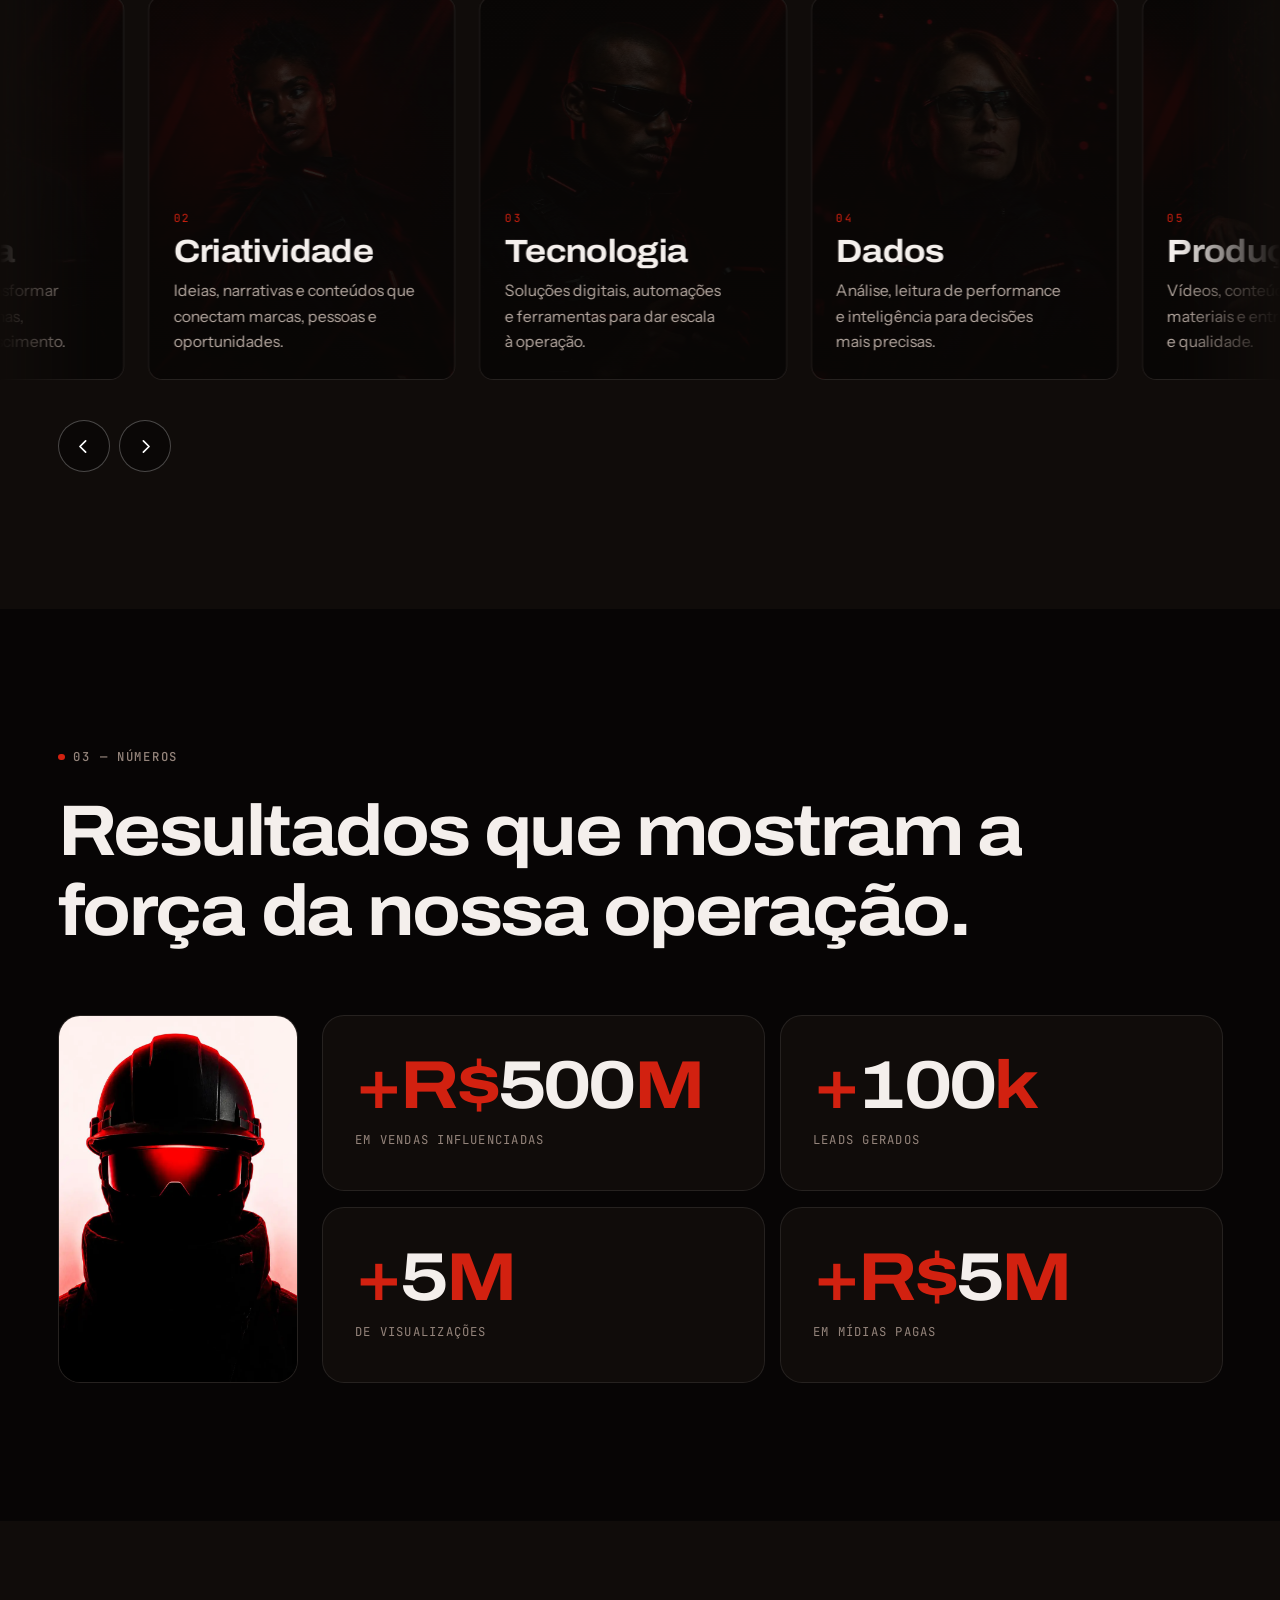
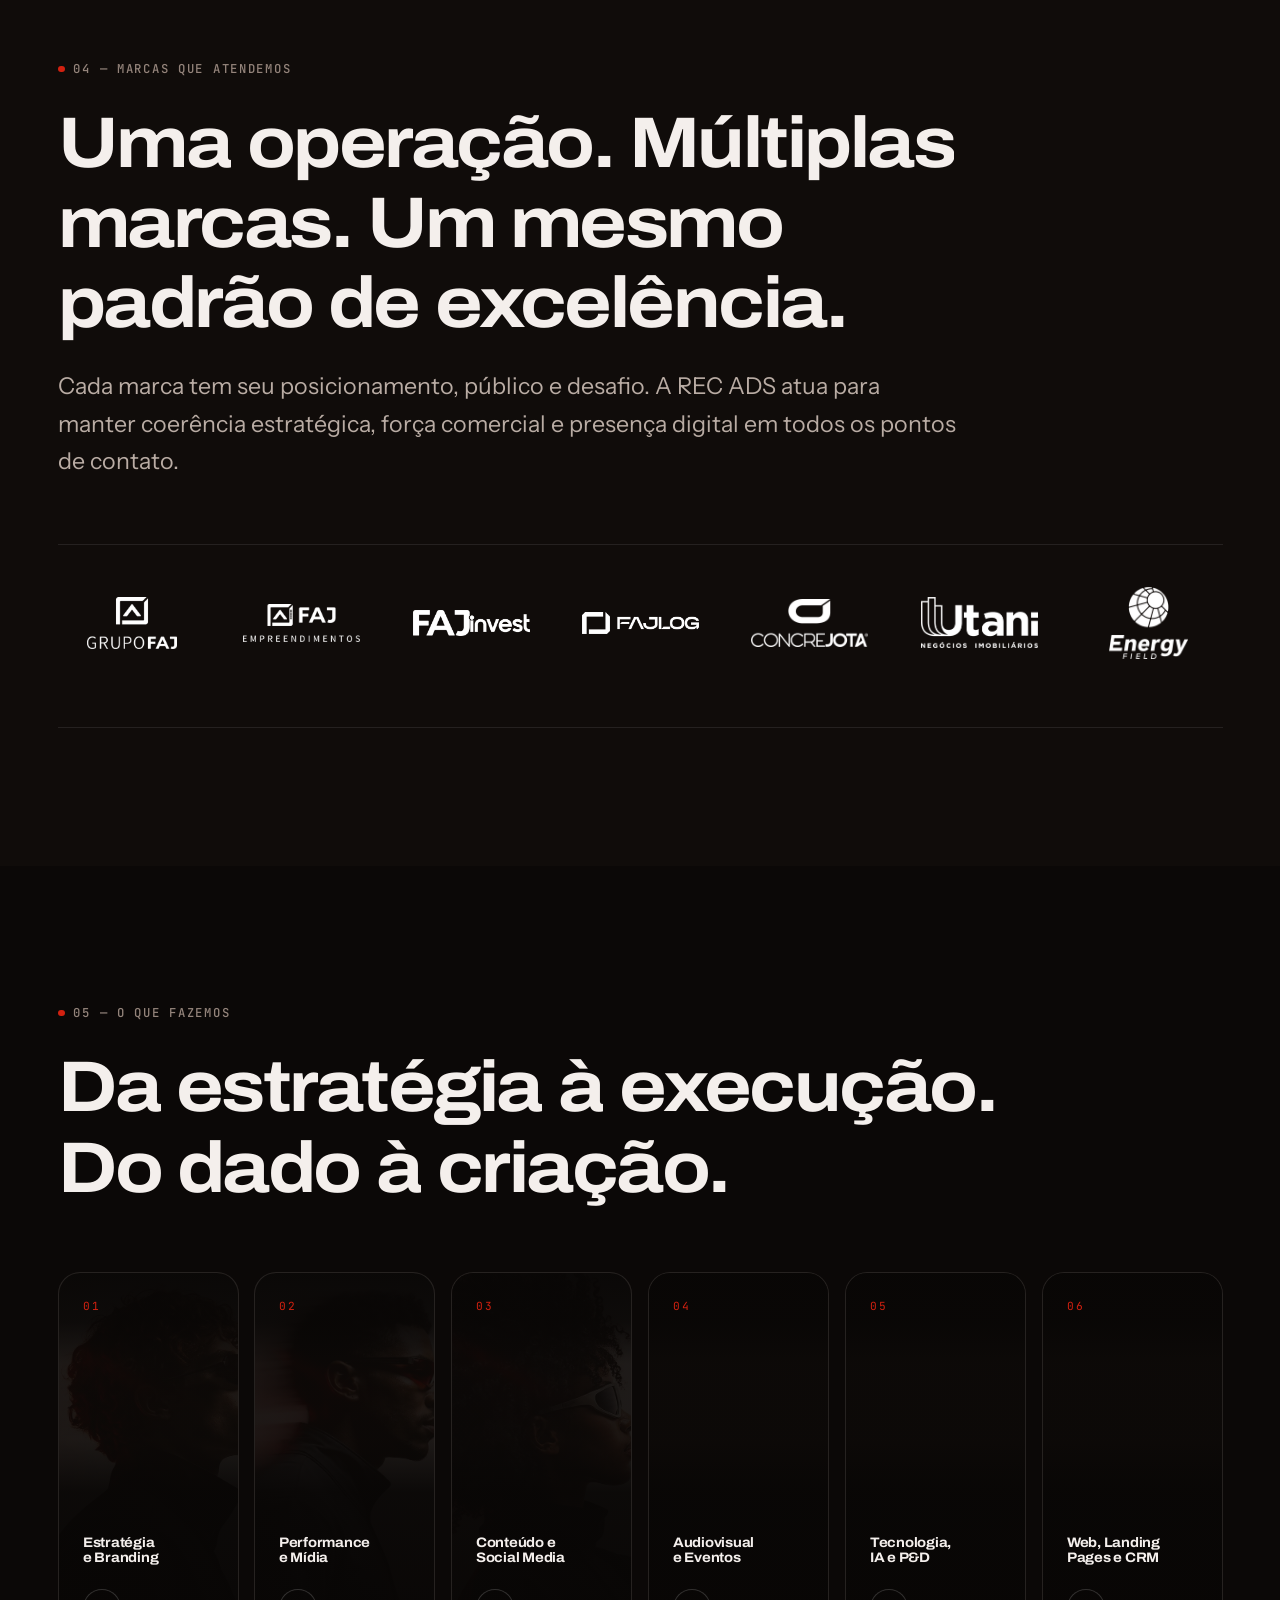
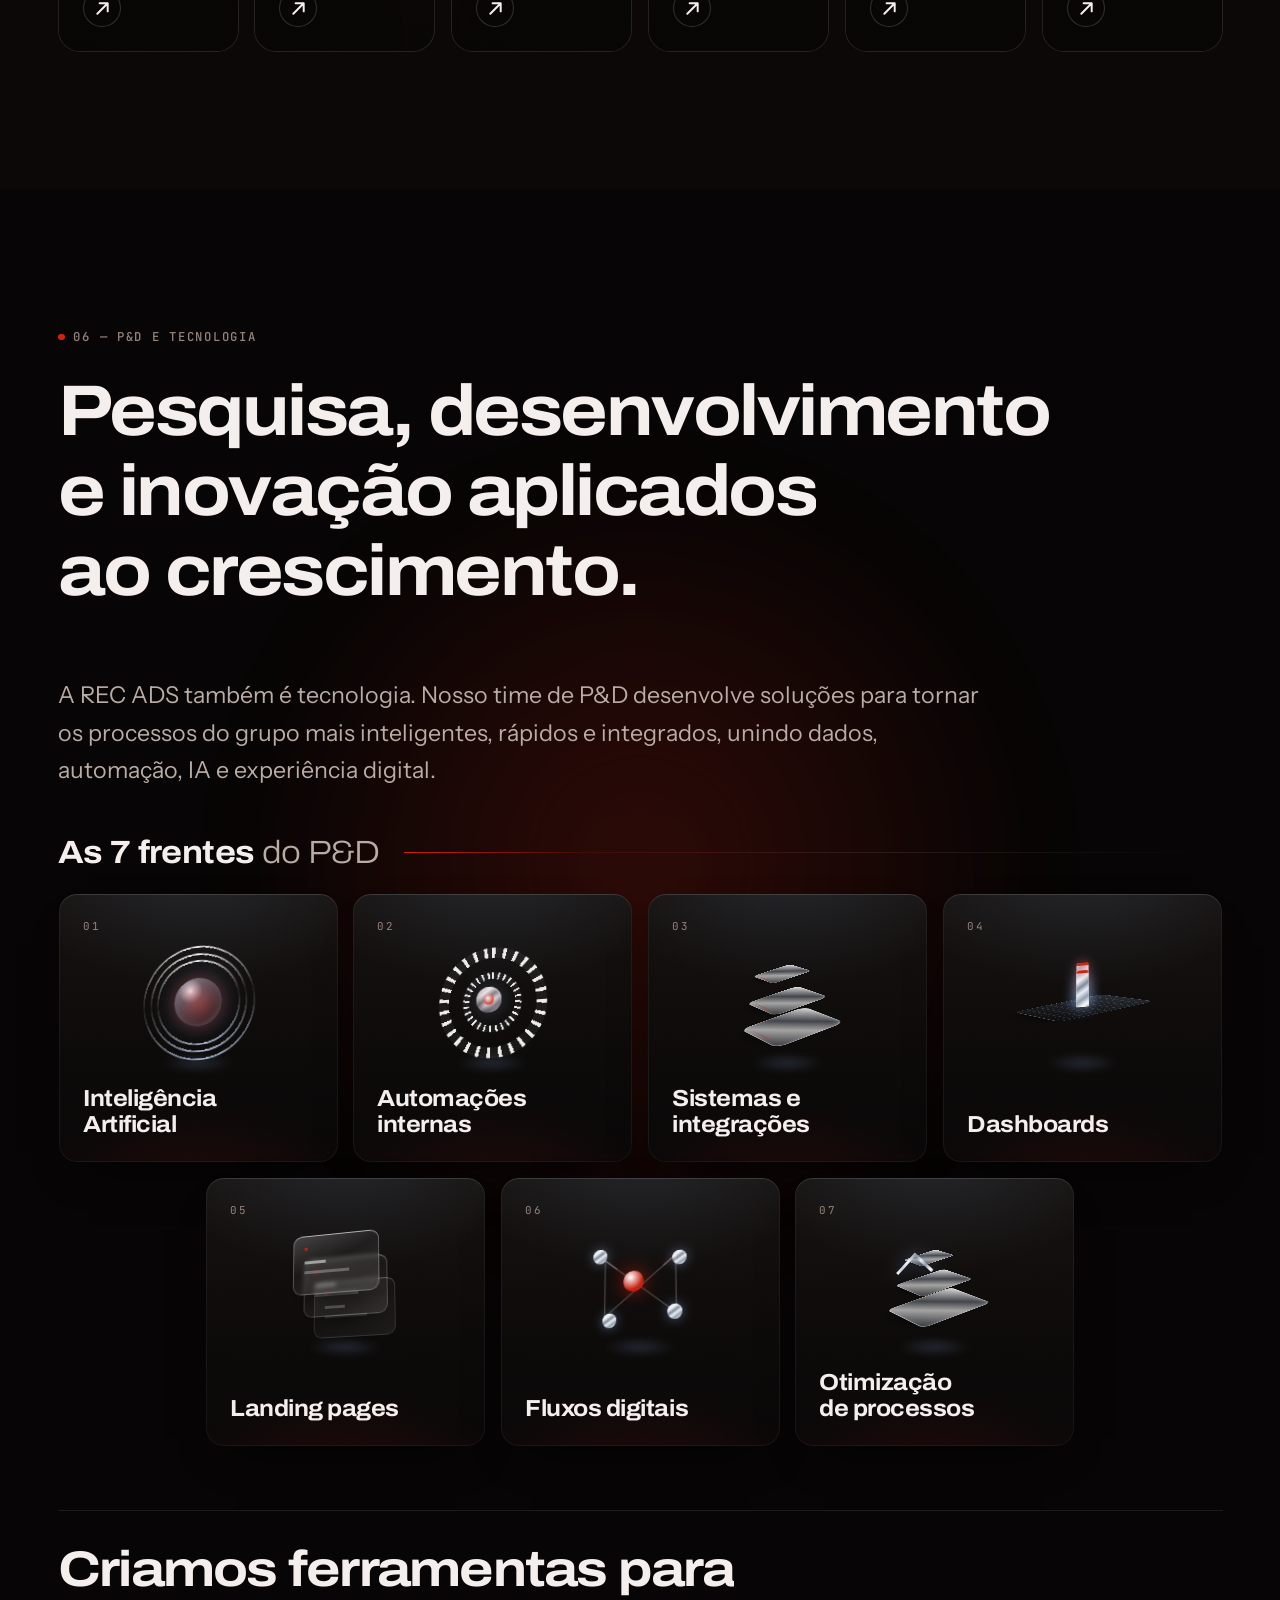
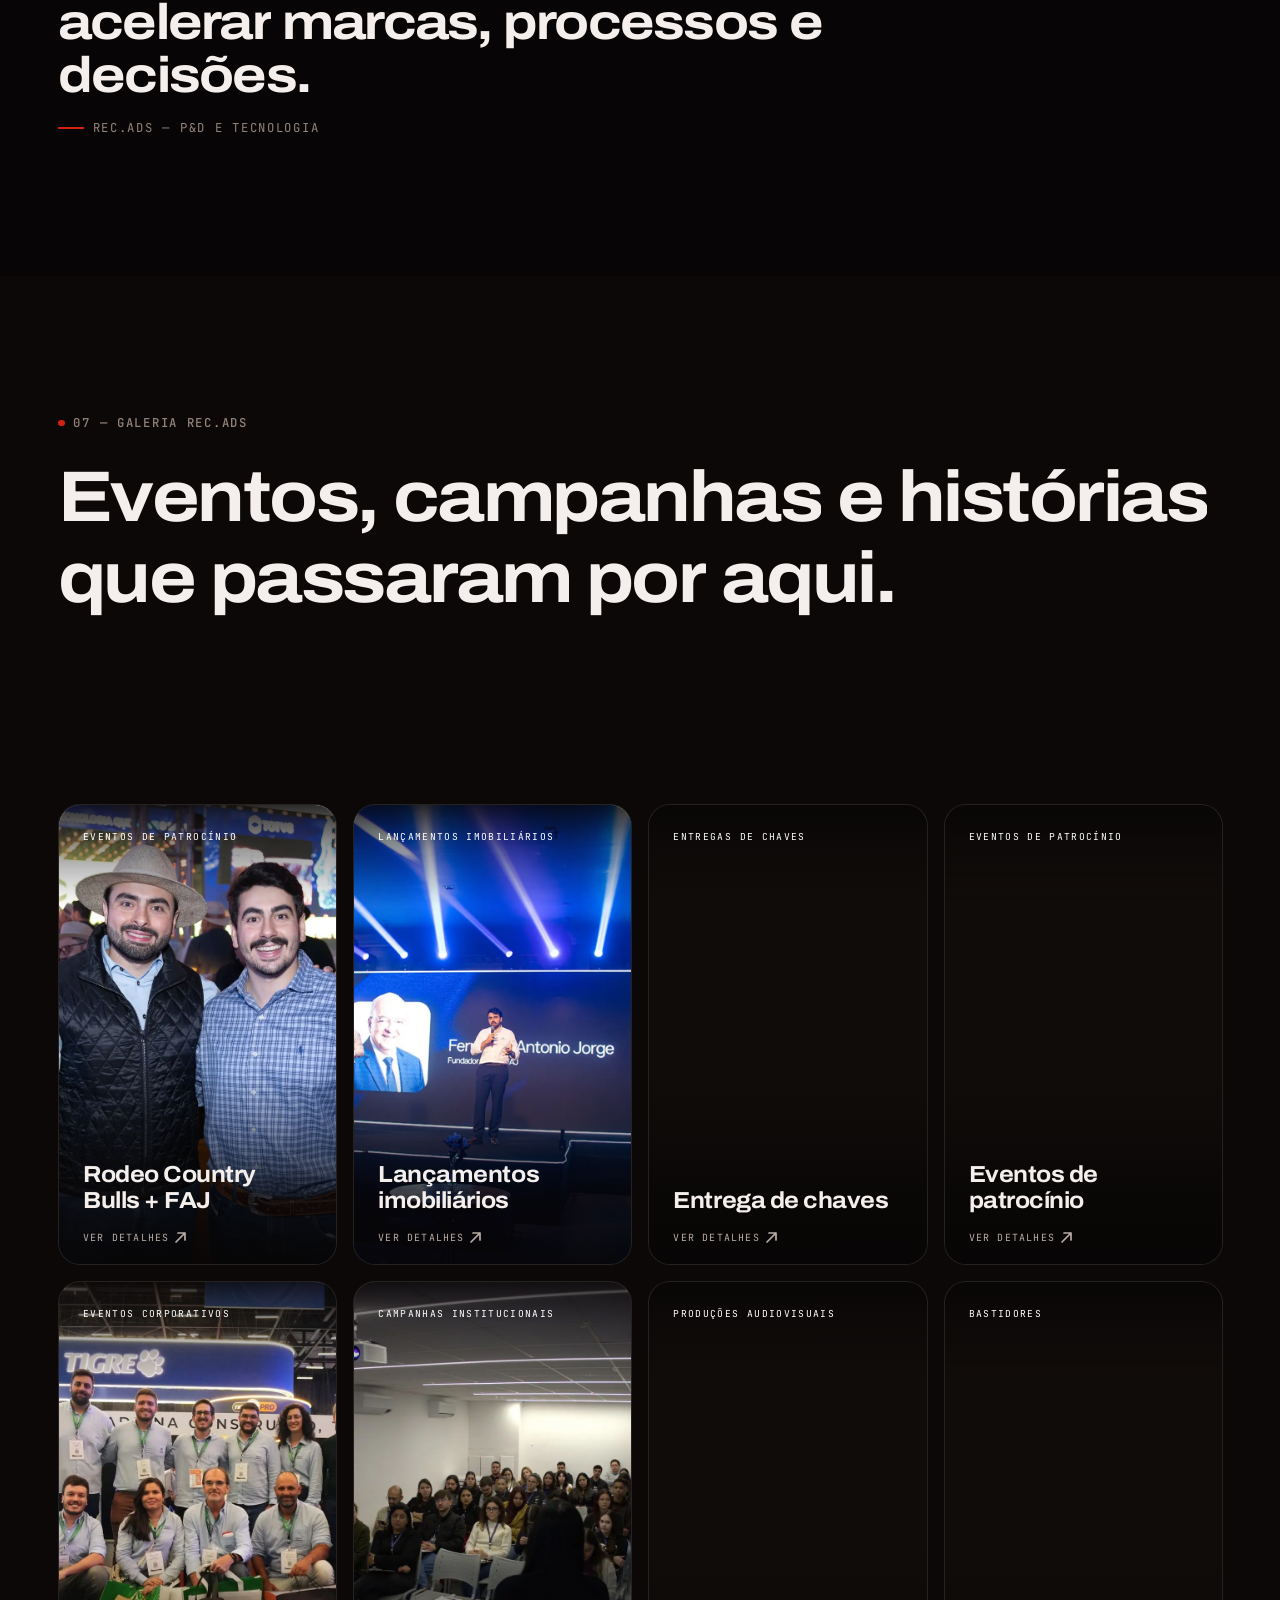
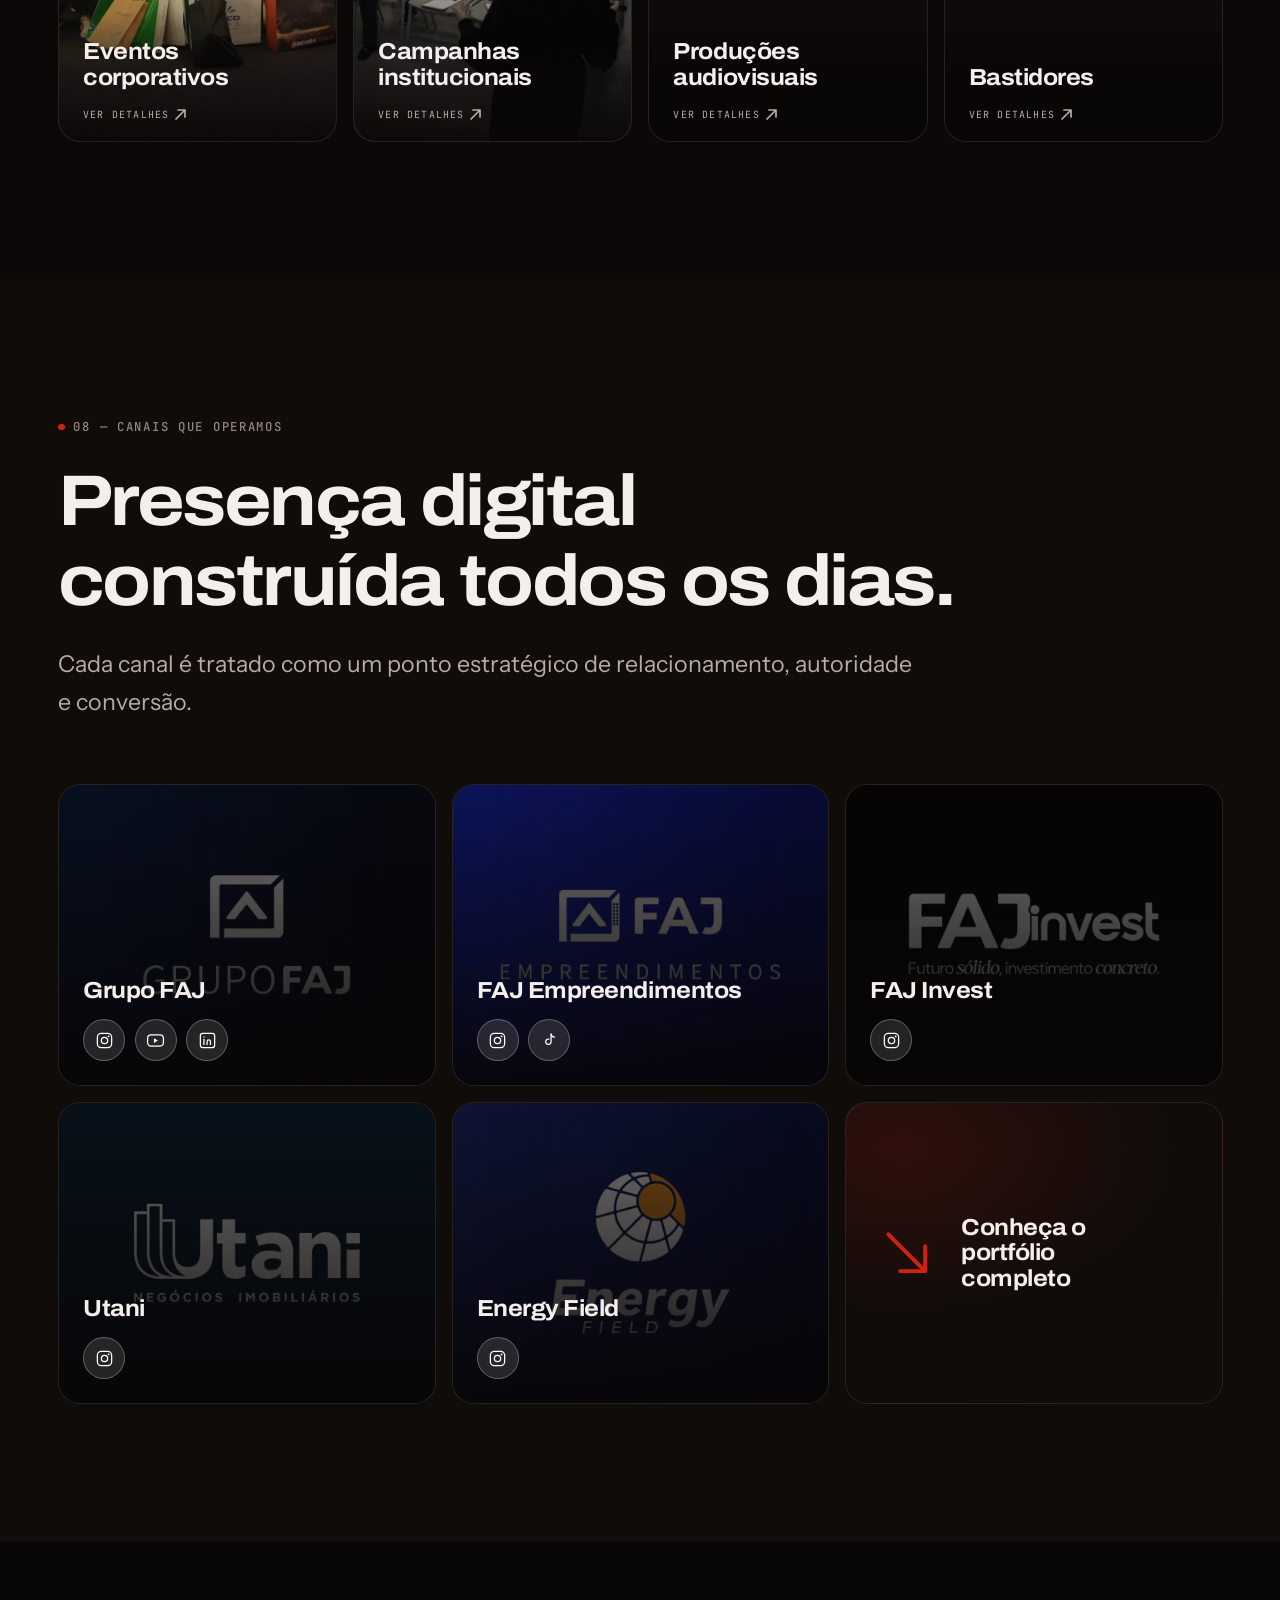
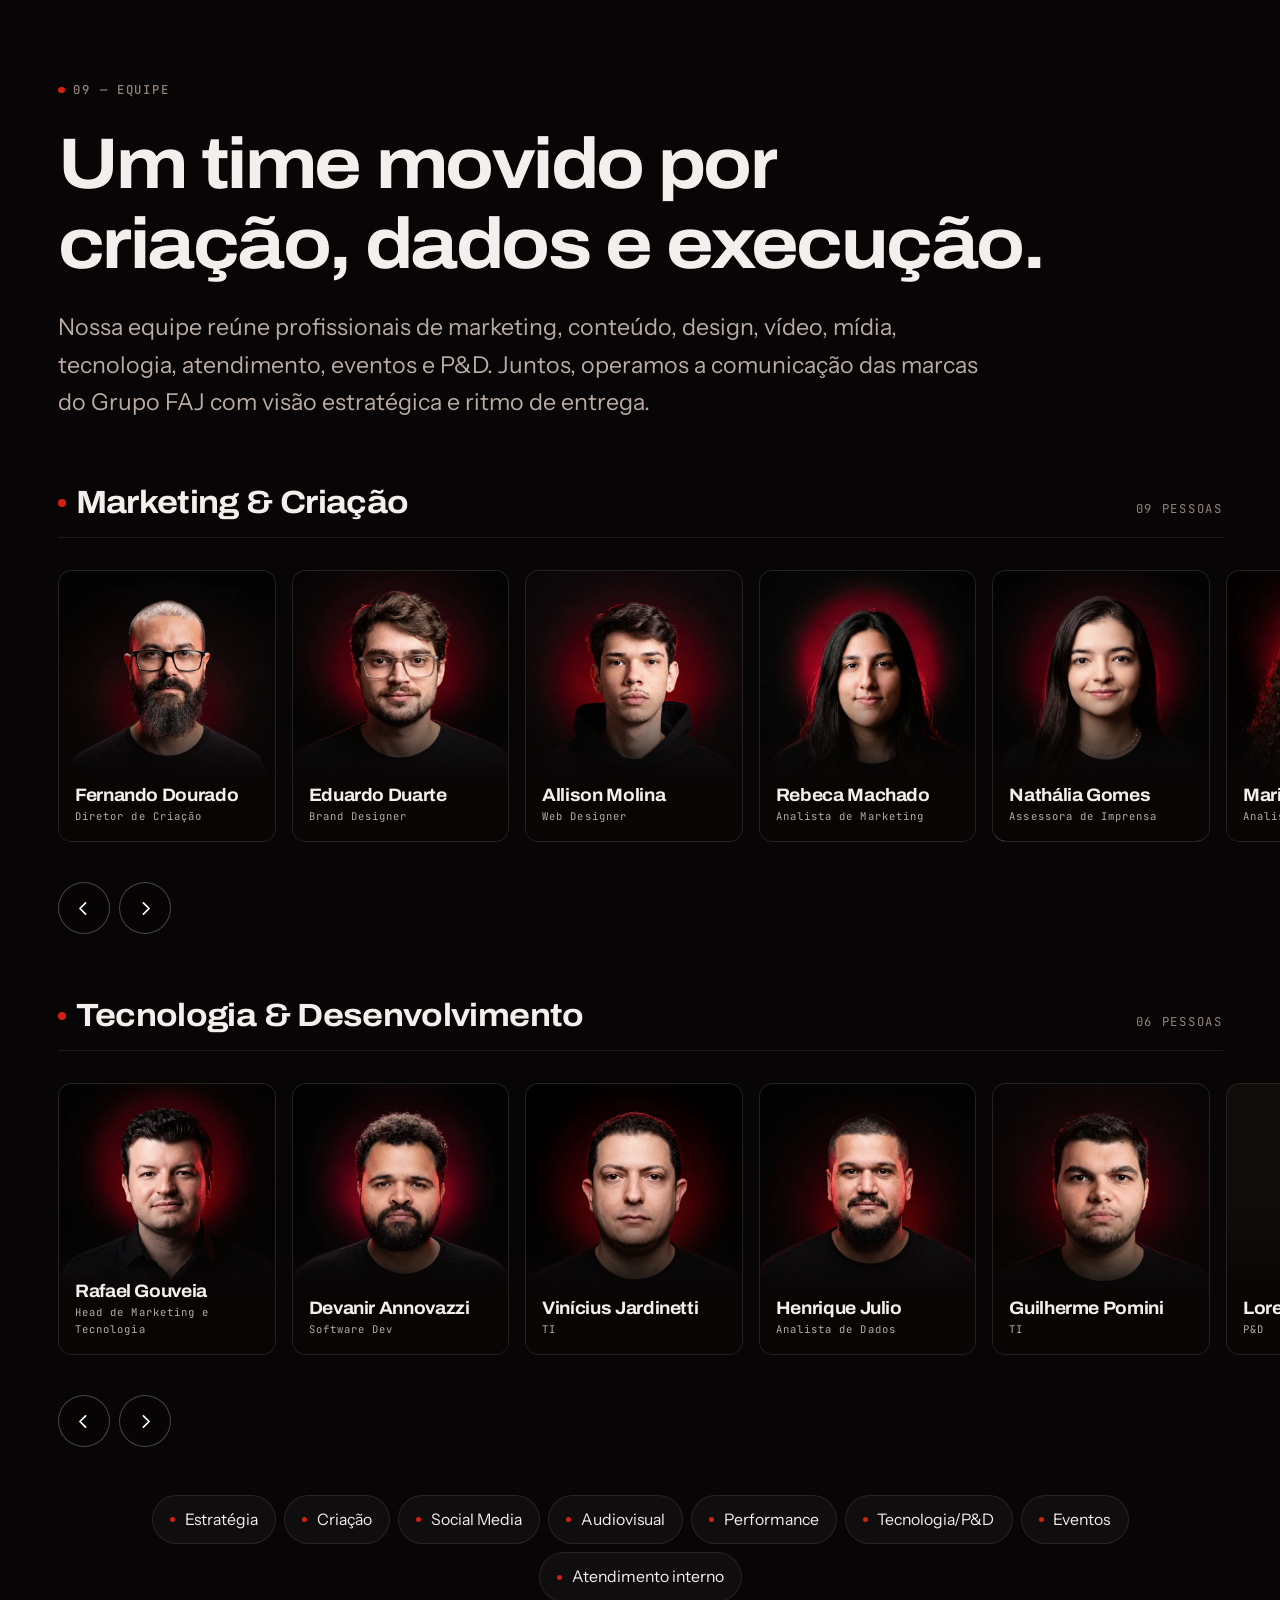
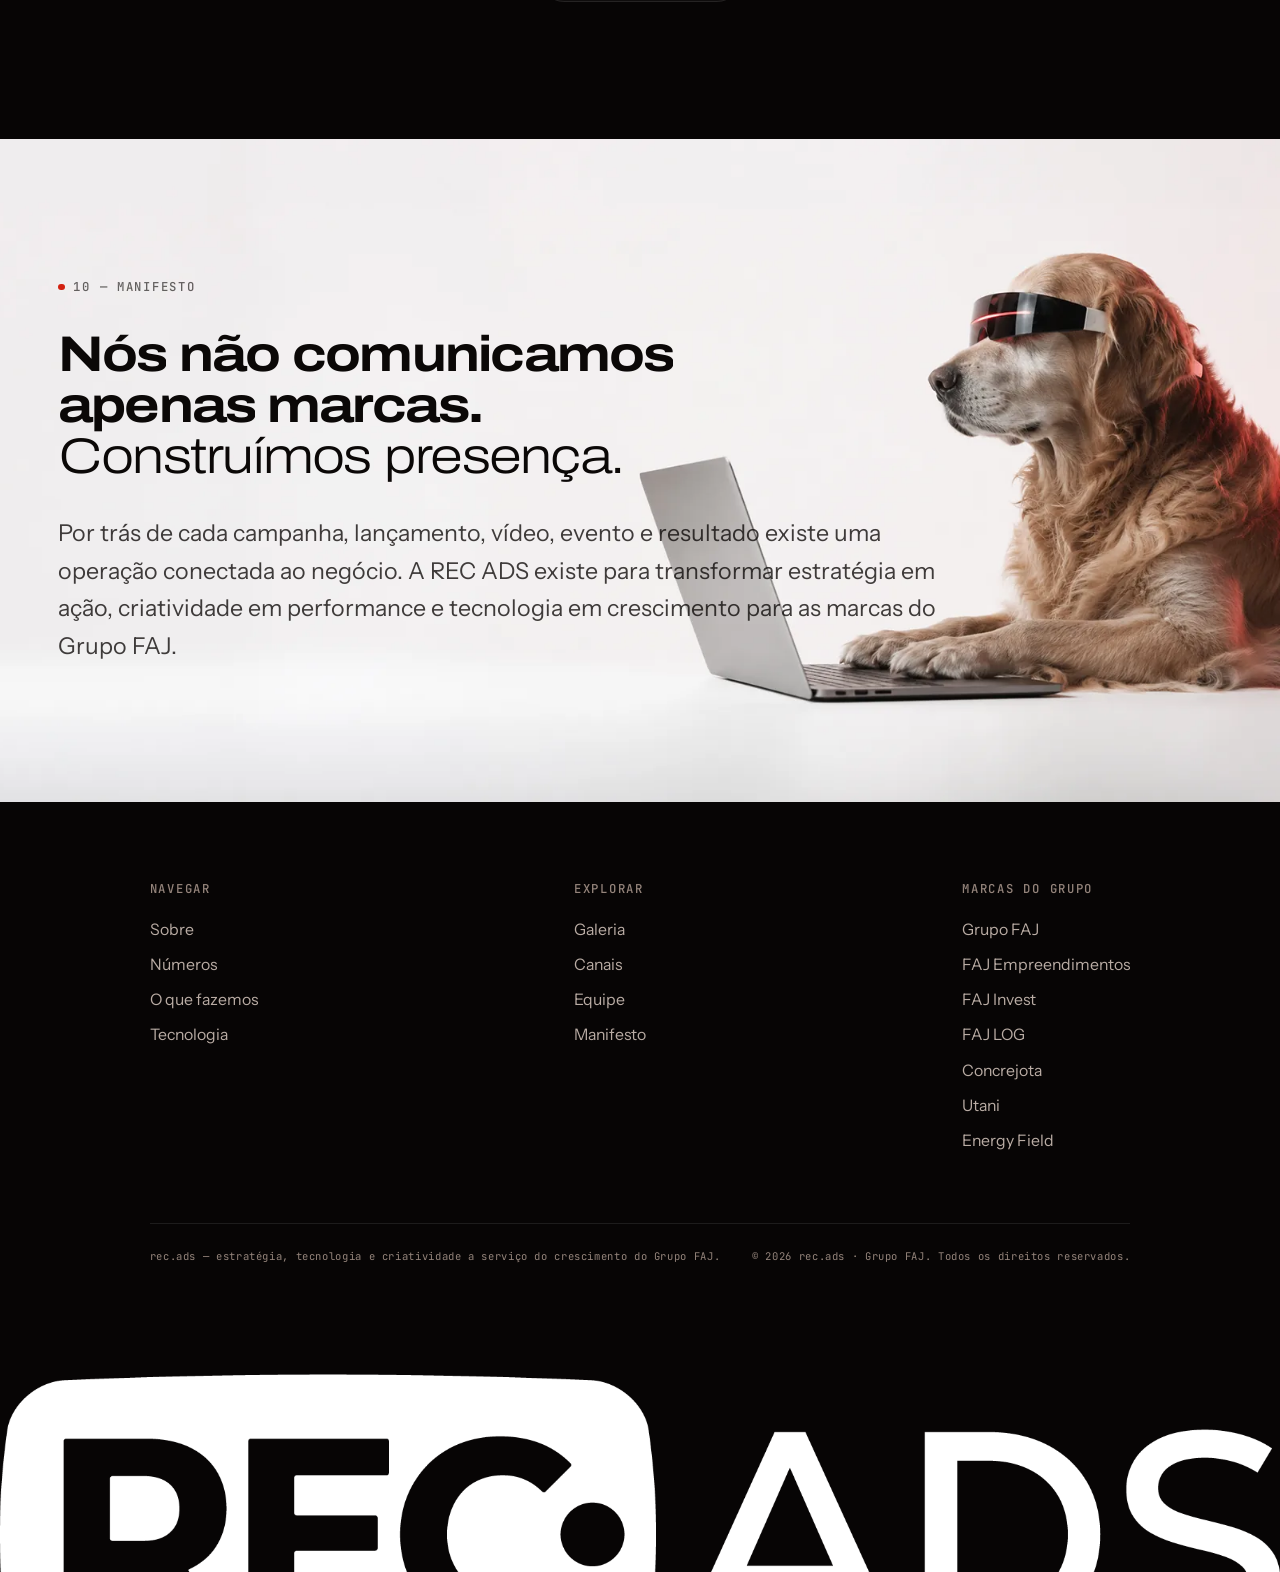
==== commit 6c975059: "Coluna do manifesto com folga e css versionado para o Pages nao servir folha velha O ajuste anterior" ====
--- a/docs/index.html
+++ b/docs/index.html
@@ -32,8 +32,12 @@
 <link rel="preconnect" href="https://fonts.gstatic.com" crossorigin>
 <link rel="stylesheet" href="https://fonts.googleapis.com/css2?family=Archivo:wdth,wght@62..125,100..900&family=Instrument+Sans:wght@400..700&family=JetBrains+Mono:wght@400;500&display=swap">
 
-<link rel="stylesheet" href="assets/css/tokens.css">
-<link rel="stylesheet" href="assets/css/style.css">
+<!-- O ?v= nao e' enfeite: o Pages manda o css com cache de 10 minutos, mas o
+     navegador de quem ja' visitou guarda por muito mais. Sem a marca de versao
+     a pagina continuava desenhando com a folha antiga depois de um ajuste.
+     Subiu o numero, o arquivo e' outro endereco e todo mundo rebaixa. -->
+<link rel="stylesheet" href="assets/css/tokens.css?v=3">
+<link rel="stylesheet" href="assets/css/style.css?v=3">
 
 <script type="application/ld+json">
 {
@@ -932,6 +936,6 @@
   </button>
 </div>
 
-<script src="assets/js/main.js" defer></script>
+<script src="assets/js/main.js?v=3" defer></script>
 </body>
 </html>
--- a/docs/assets/css/style.css
+++ b/docs/assets/css/style.css
@@ -2086,9 +2086,11 @@
   max-width: 20ch;
   margin: 0;
 }
-/* a segunda frase e' o ponto de virada: fica em light para o contraste de peso
-   destacar a primeira, como no titulo do hero */
-.manifesto__t em { font-style: normal; font-weight: 300; }
+/* A segunda frase e' o ponto de virada: fica em light para o contraste de peso
+   destacar a primeira, como no titulo do hero.
+   Em bloco, e nao inline: assim ela sempre abre uma linha propria, em vez de
+   comecar grudada no fim de "apenas marcas." quando sobra espaco na linha. */
+.manifesto__t em { font-style: normal; font-weight: 300; display: block; }
 
 .manifesto__p {
   font-size: var(--fs-lg);
@@ -2128,17 +2130,31 @@
     background-repeat: no-repeat;
   }
 
-  /* Um corpo abaixo do titulo de secao normal, e a medida mais curta: na faixa
-     estreita da esquerda o titulo em corpo cheio quebrava em cinco linhas. */
-  .manifesto__t { font-size: var(--fs-2xl); max-width: 16ch; }
-
-  /* a segunda coluna nao tem elemento: existe so' para reservar a faixa onde a
-     Zoe esta' no banner */
+  /* Um corpo abaixo do titulo de secao normal: na faixa estreita da esquerda o
+     titulo em corpo cheio quebrava em cinco linhas.
+     A medida e' 24ch, com folga dos dois lados: cabe "Nos nao comunicamos"
+     inteiro na primeira linha (era o que 16ch cortava, jogando "comunicamos"
+     para baixo) e ainda esta' longe de caber "apenas" junto, que e' onde a
+     linha tem de virar. Em 22ch a primeira linha passava raspando — bastava a
+     fonte carregar um fio mais larga para ela quebrar errado de novo. */
+  .manifesto__t { font-size: var(--fs-2xl); max-width: 24ch; }
+
+  /* A segunda coluna nao tem elemento: existe so' para reservar a faixa onde a
+     Zoe esta' no banner.
+     A largura desconta o --inicio porque as duas medidas partem de origens
+     diferentes: a Zoe ocupa 44vw contados da borda da TELA, e a coluna comeca
+     na borda do .wrap. Sem o desconto, a calha entrava duas vezes na conta e a
+     coluna do texto encolhia justamente nas telas largas — em 1920 ela ficava
+     com 460px, menos do que tinha em 1440. */
+     A calha e' menor do que a das outras grades porque a coluna da direita nao
+     tem conteudo: ela ja' e' espaco vazio, e o que a calha faz e' descontar
+     duas vezes a mesma folga do lado do texto. Em 1300px isso custava 40px de
+     medida — o bastante para o titulo quebrar uma palavra antes do desenho. */
   .manifesto__grid {
     display: grid;
-    grid-template-columns: minmax(0, 1fr) min(44vw, 820px);
+    grid-template-columns: minmax(0, 1fr) max(0px, calc(min(44vw, 820px) - var(--inicio)));
     align-items: center;
-    gap: var(--sp-5);
+    gap: var(--sp-3);
   }
 }
 
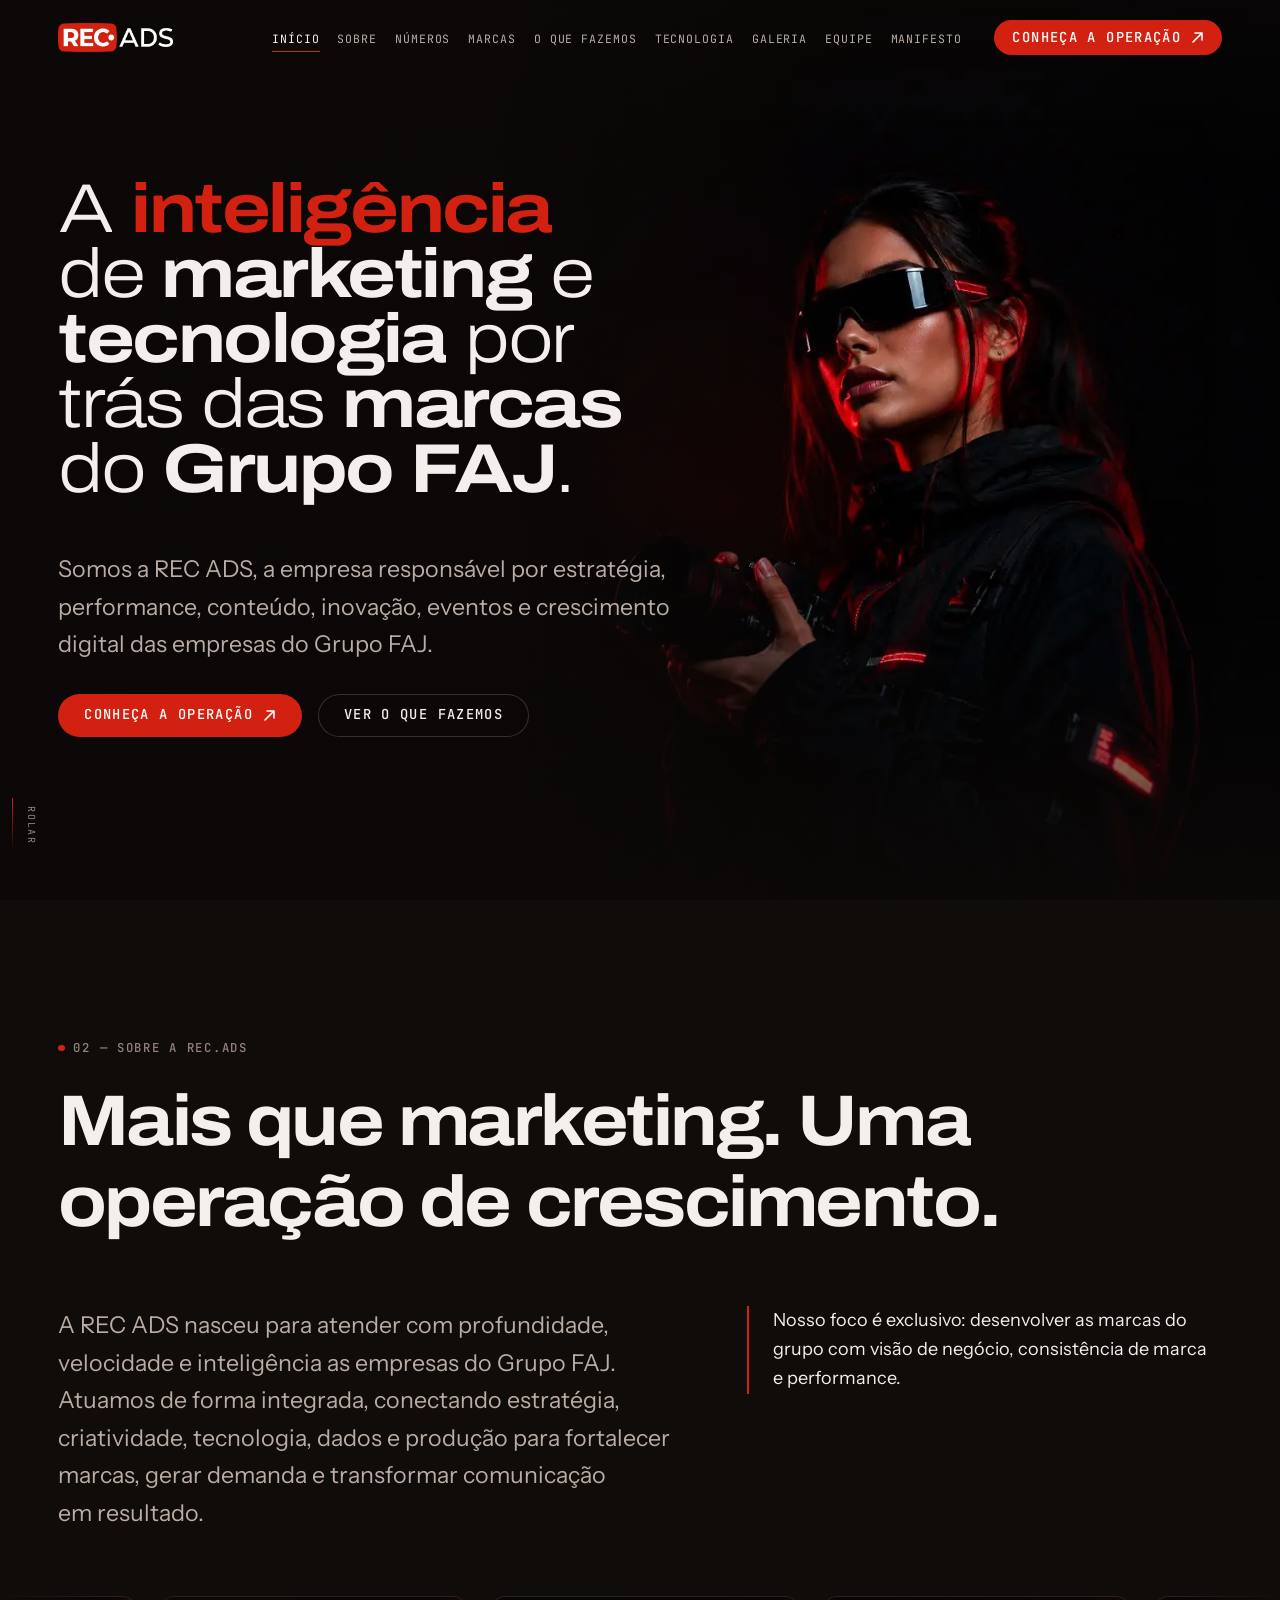
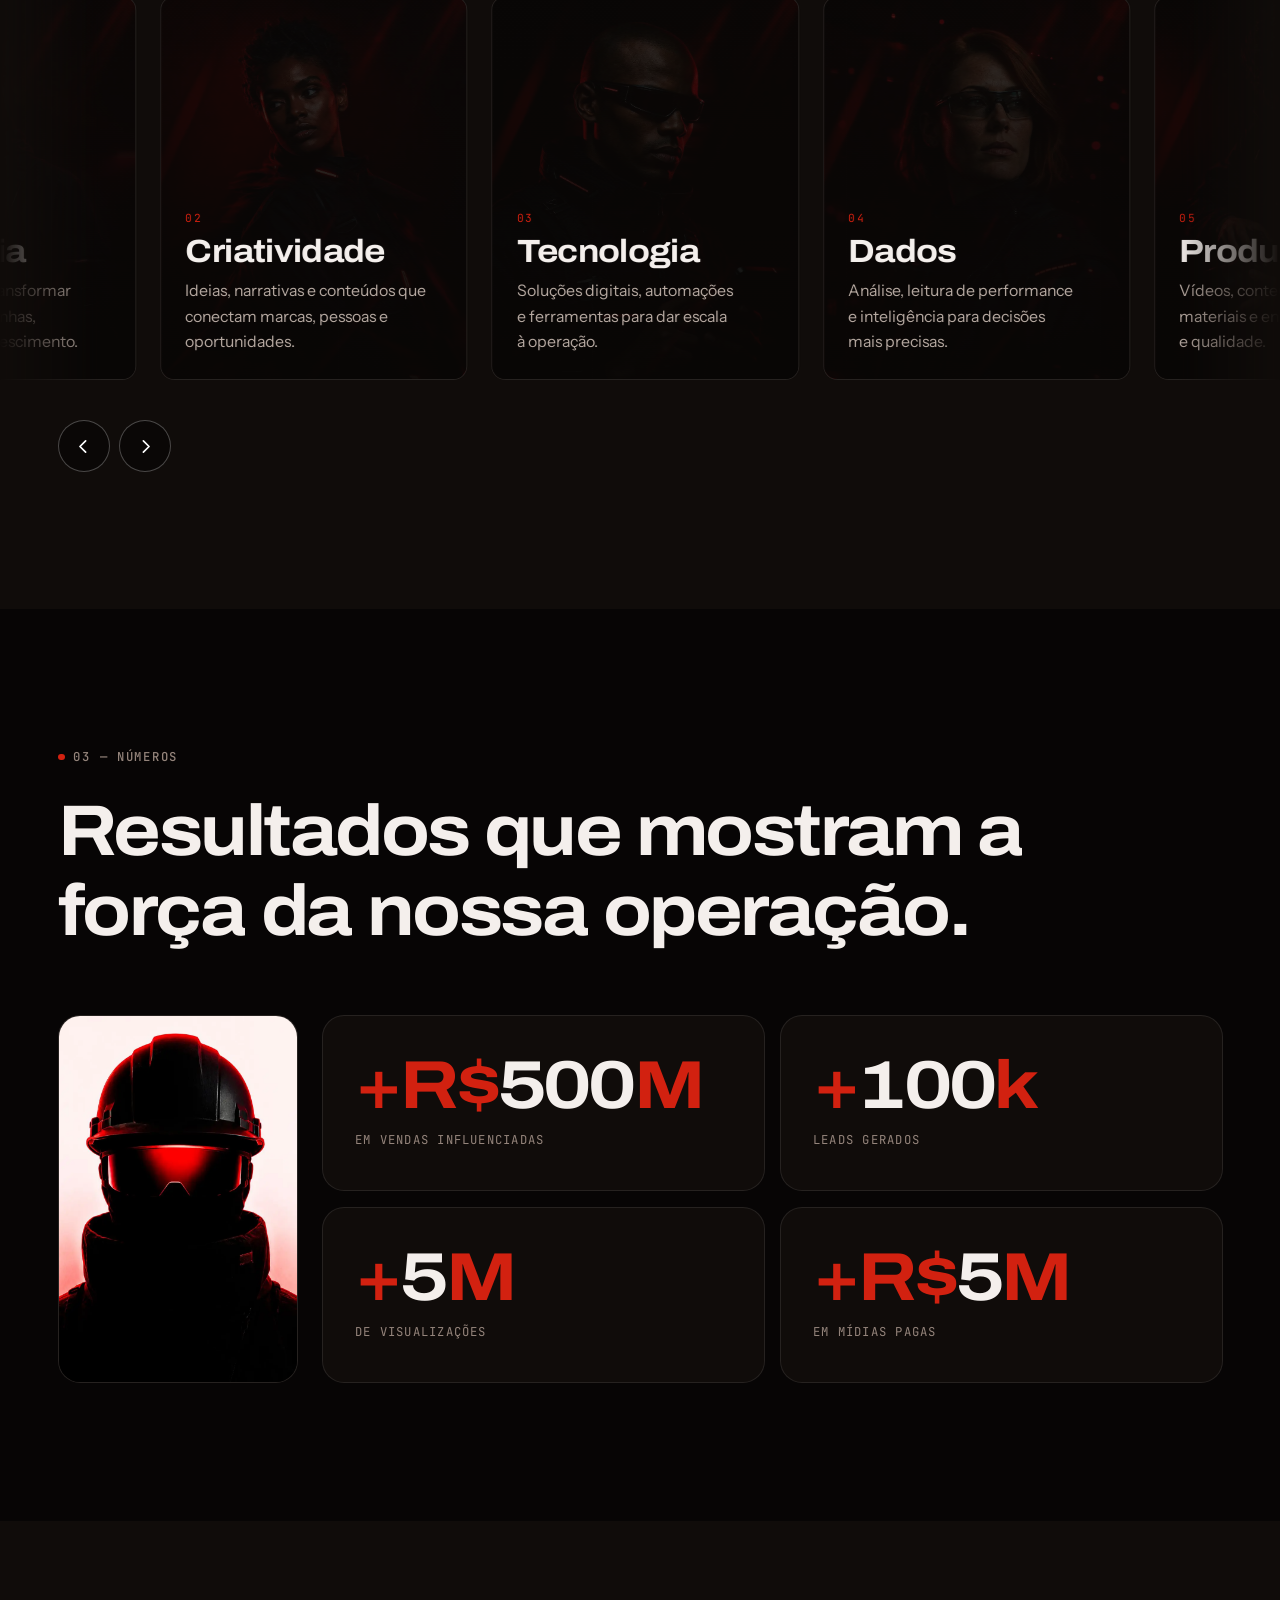
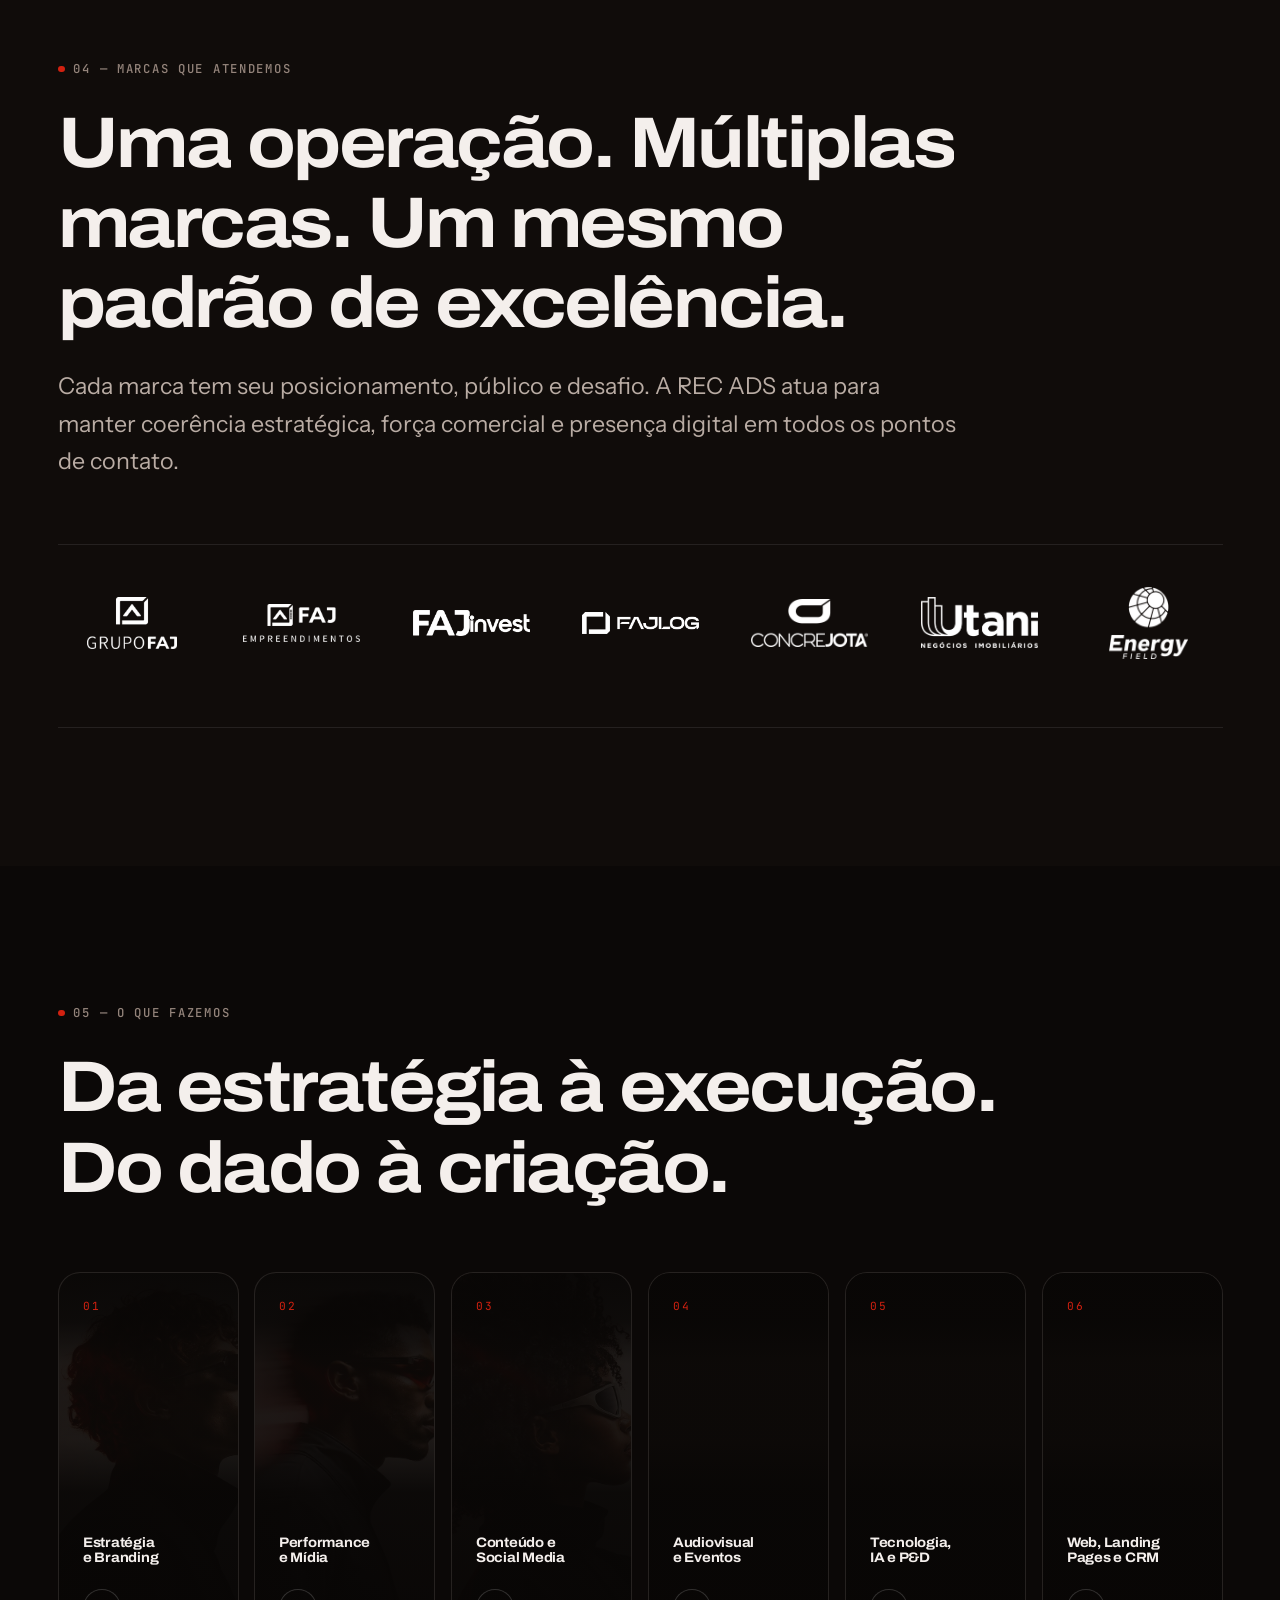
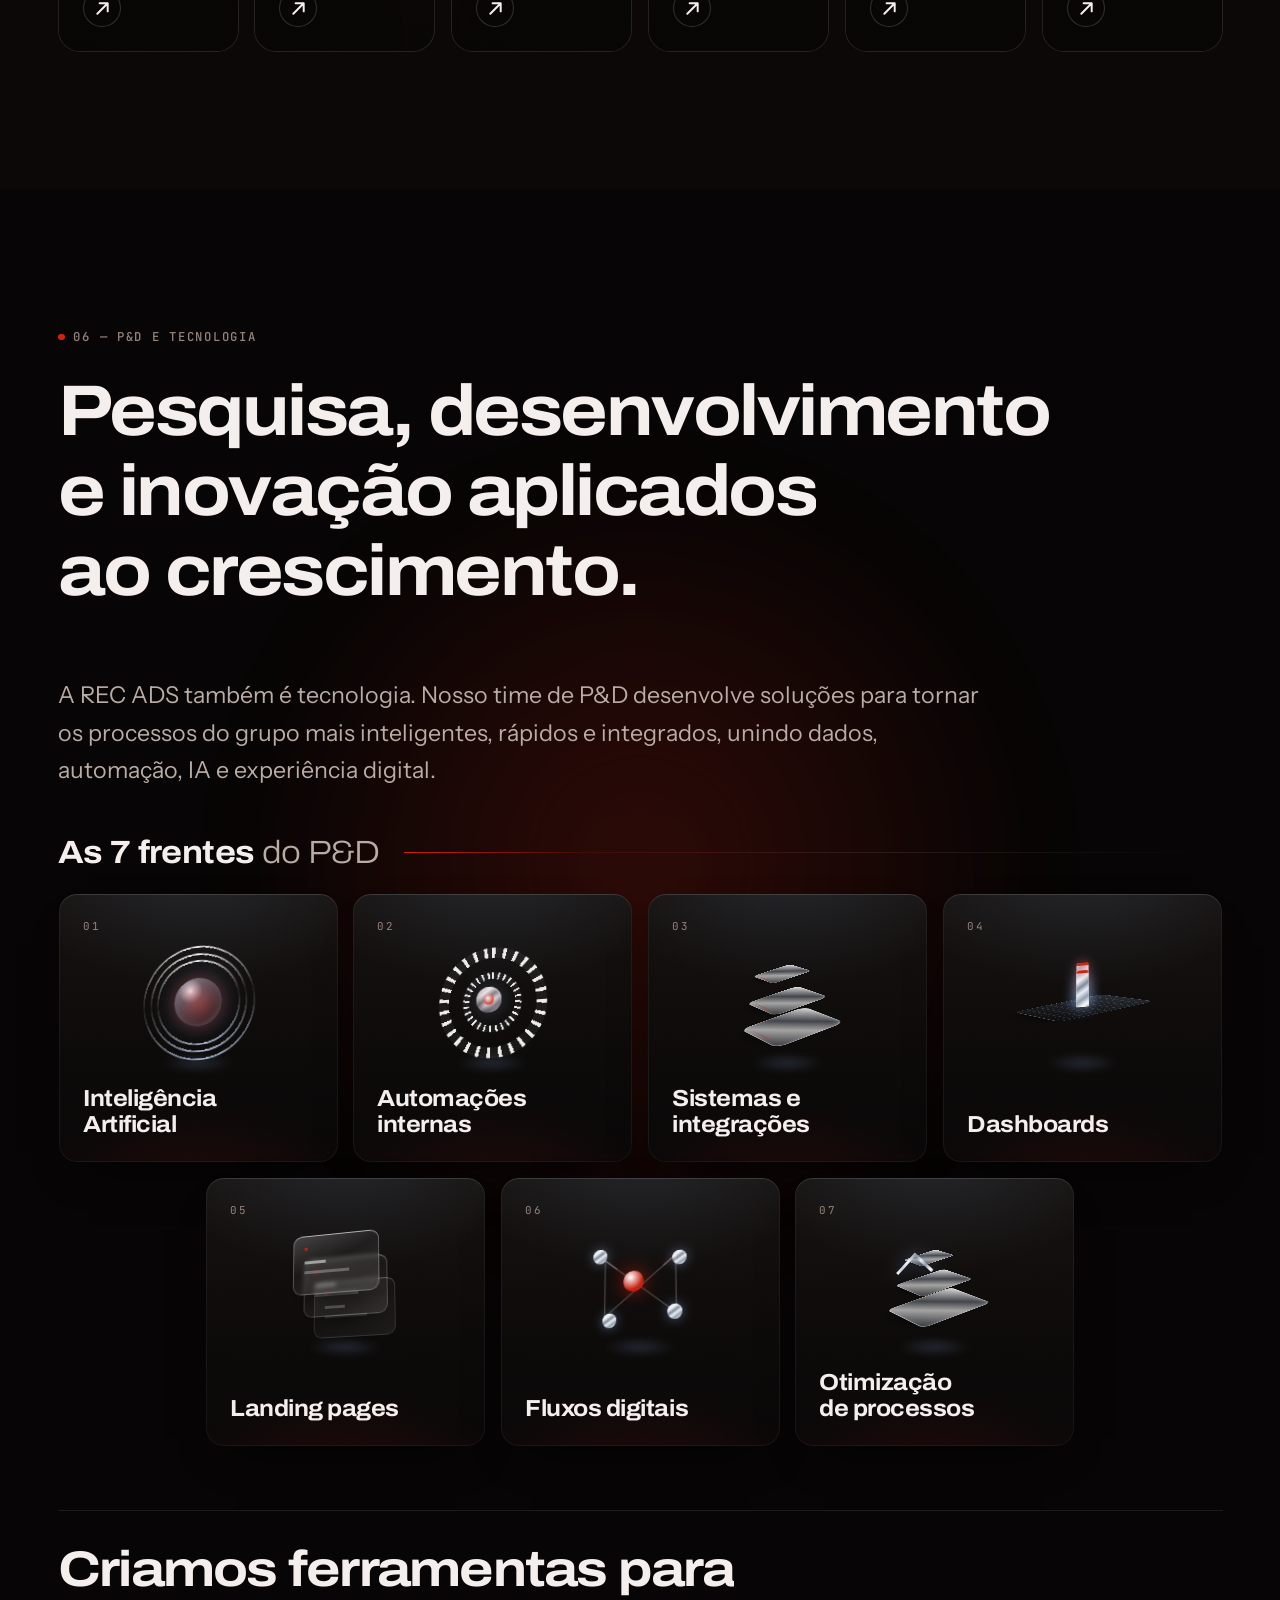
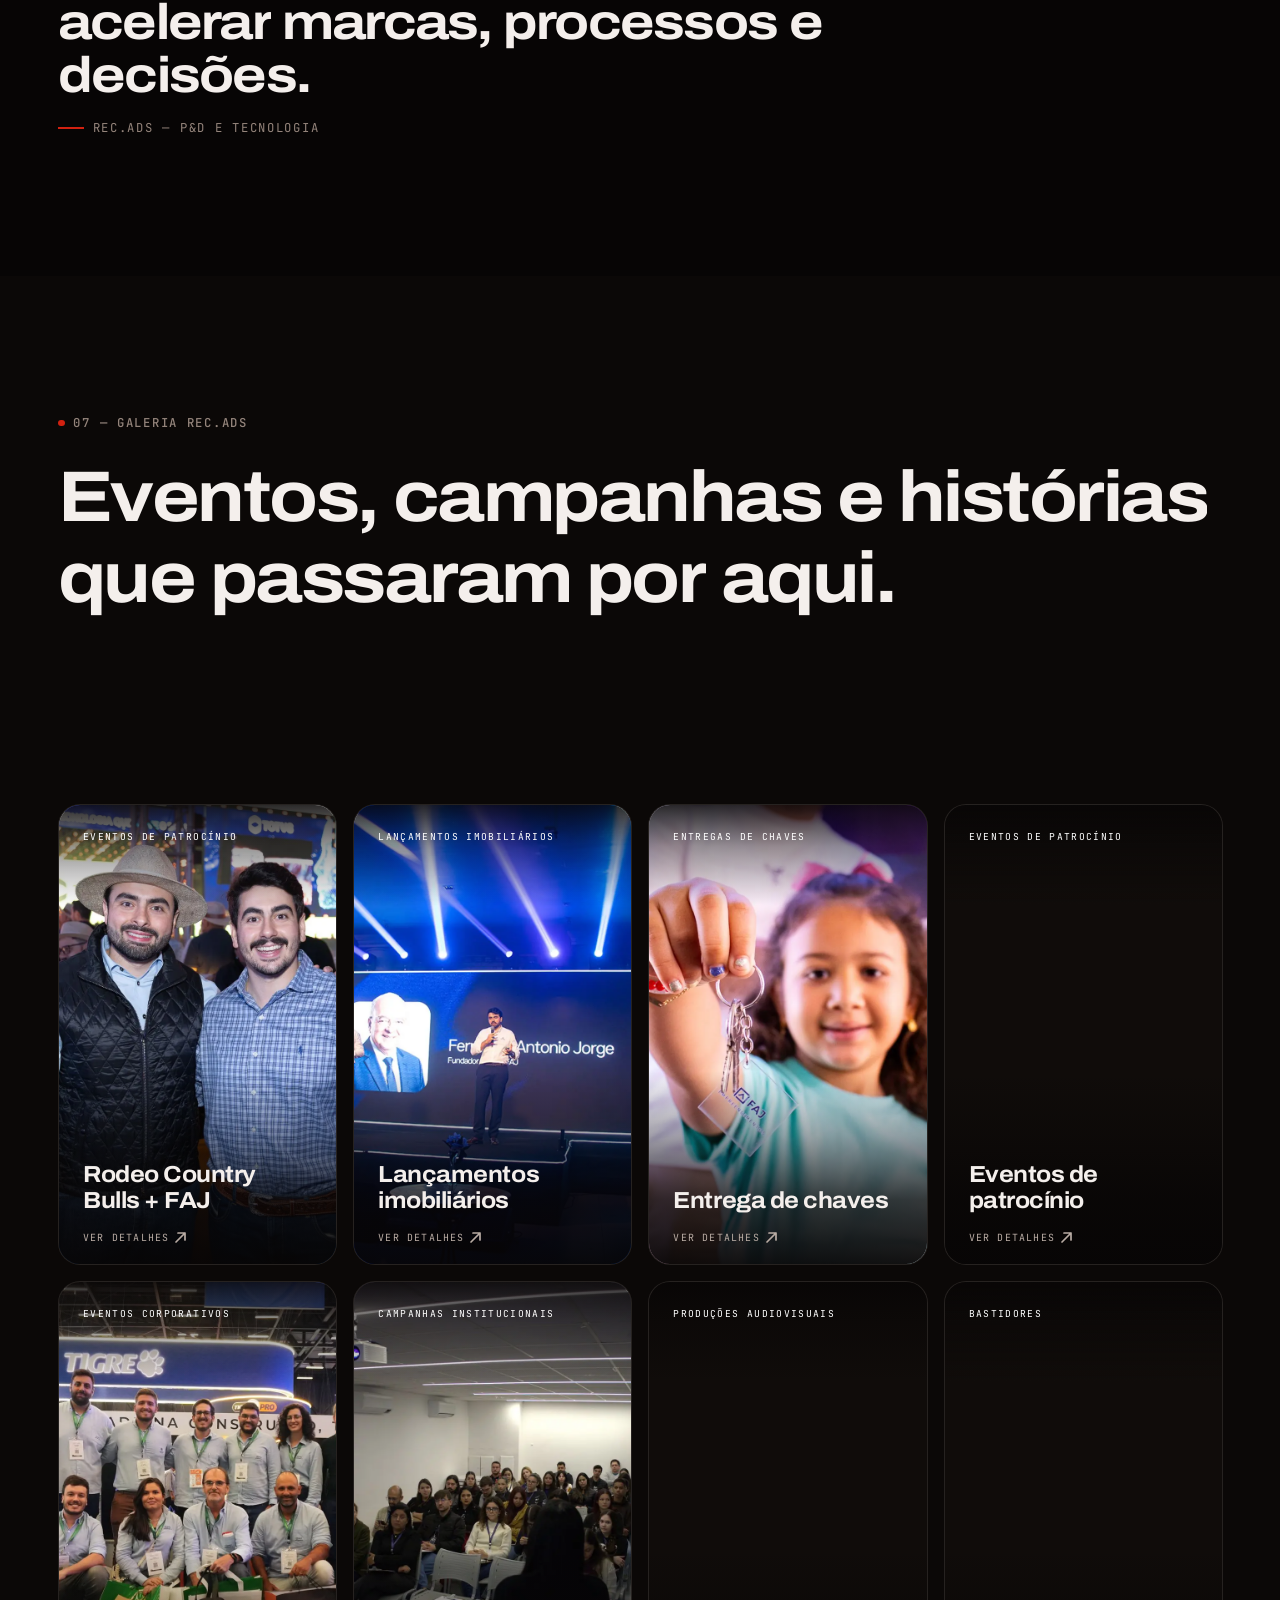
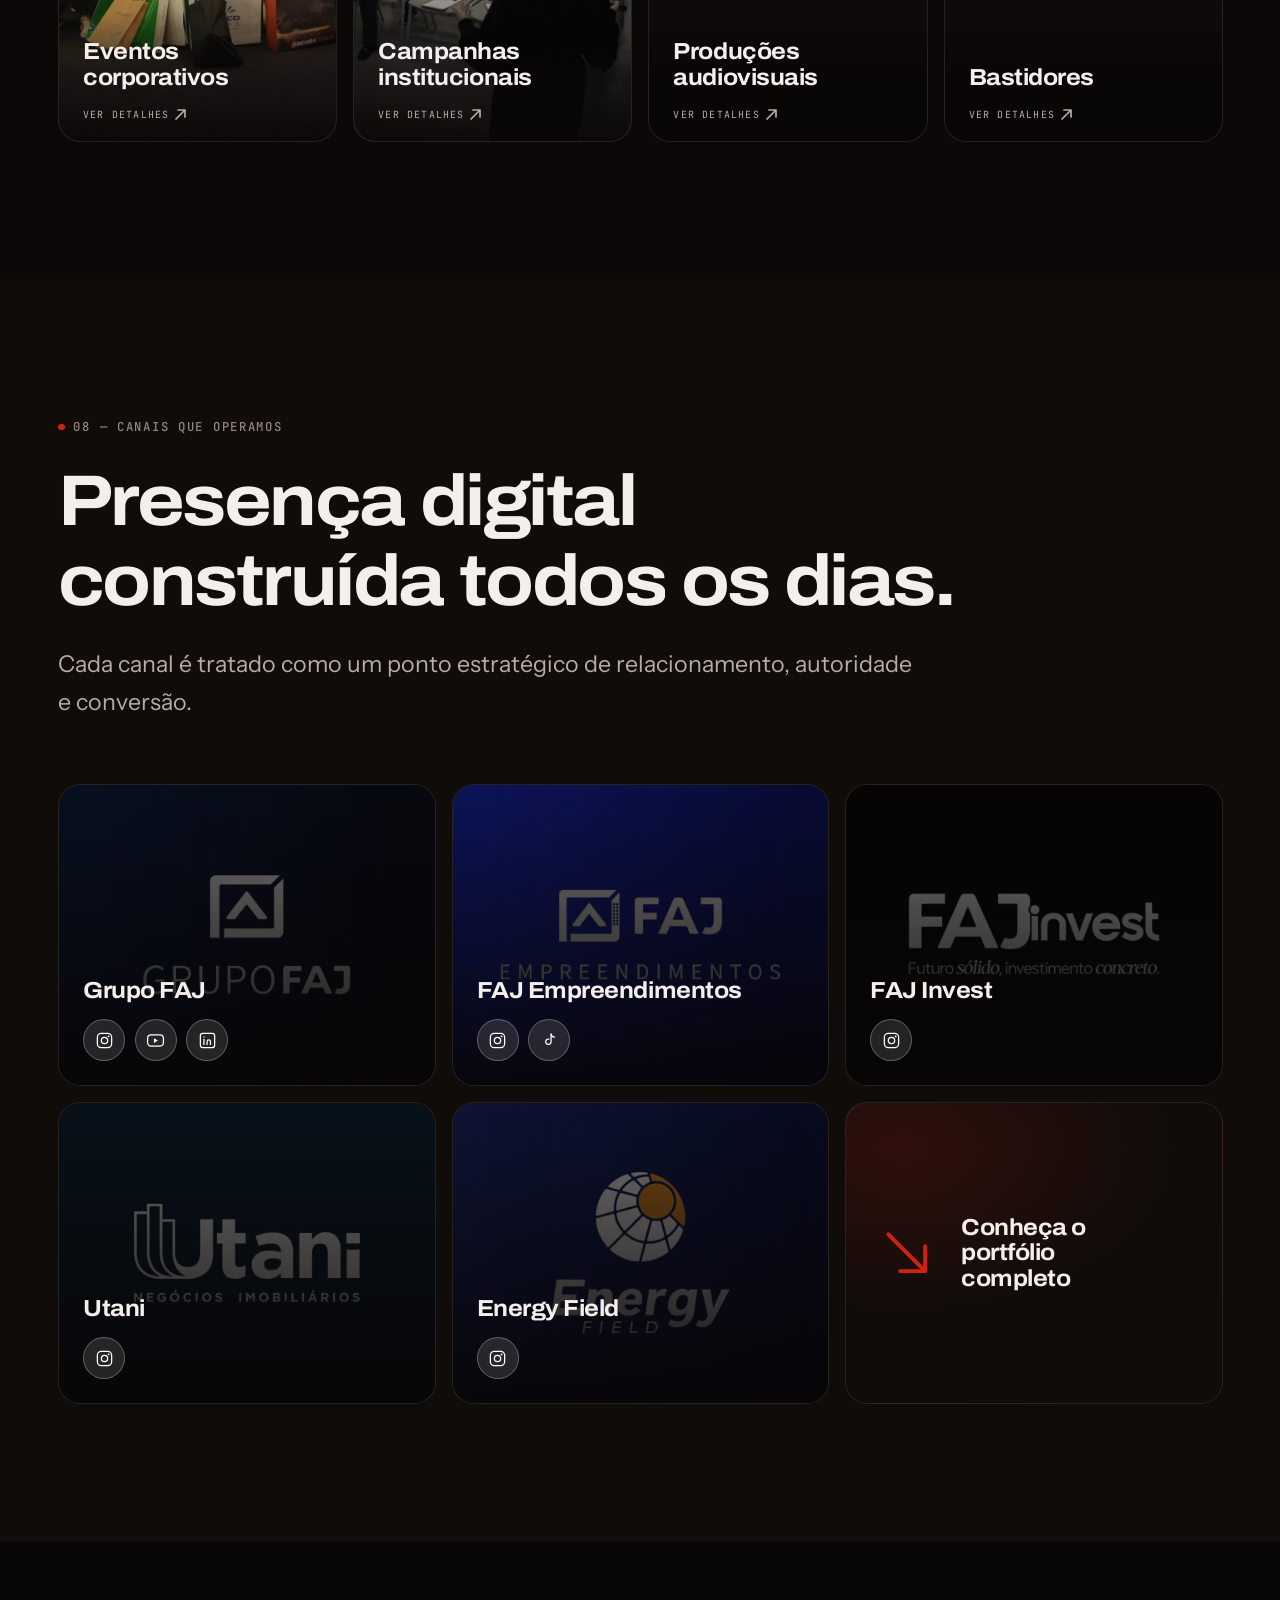
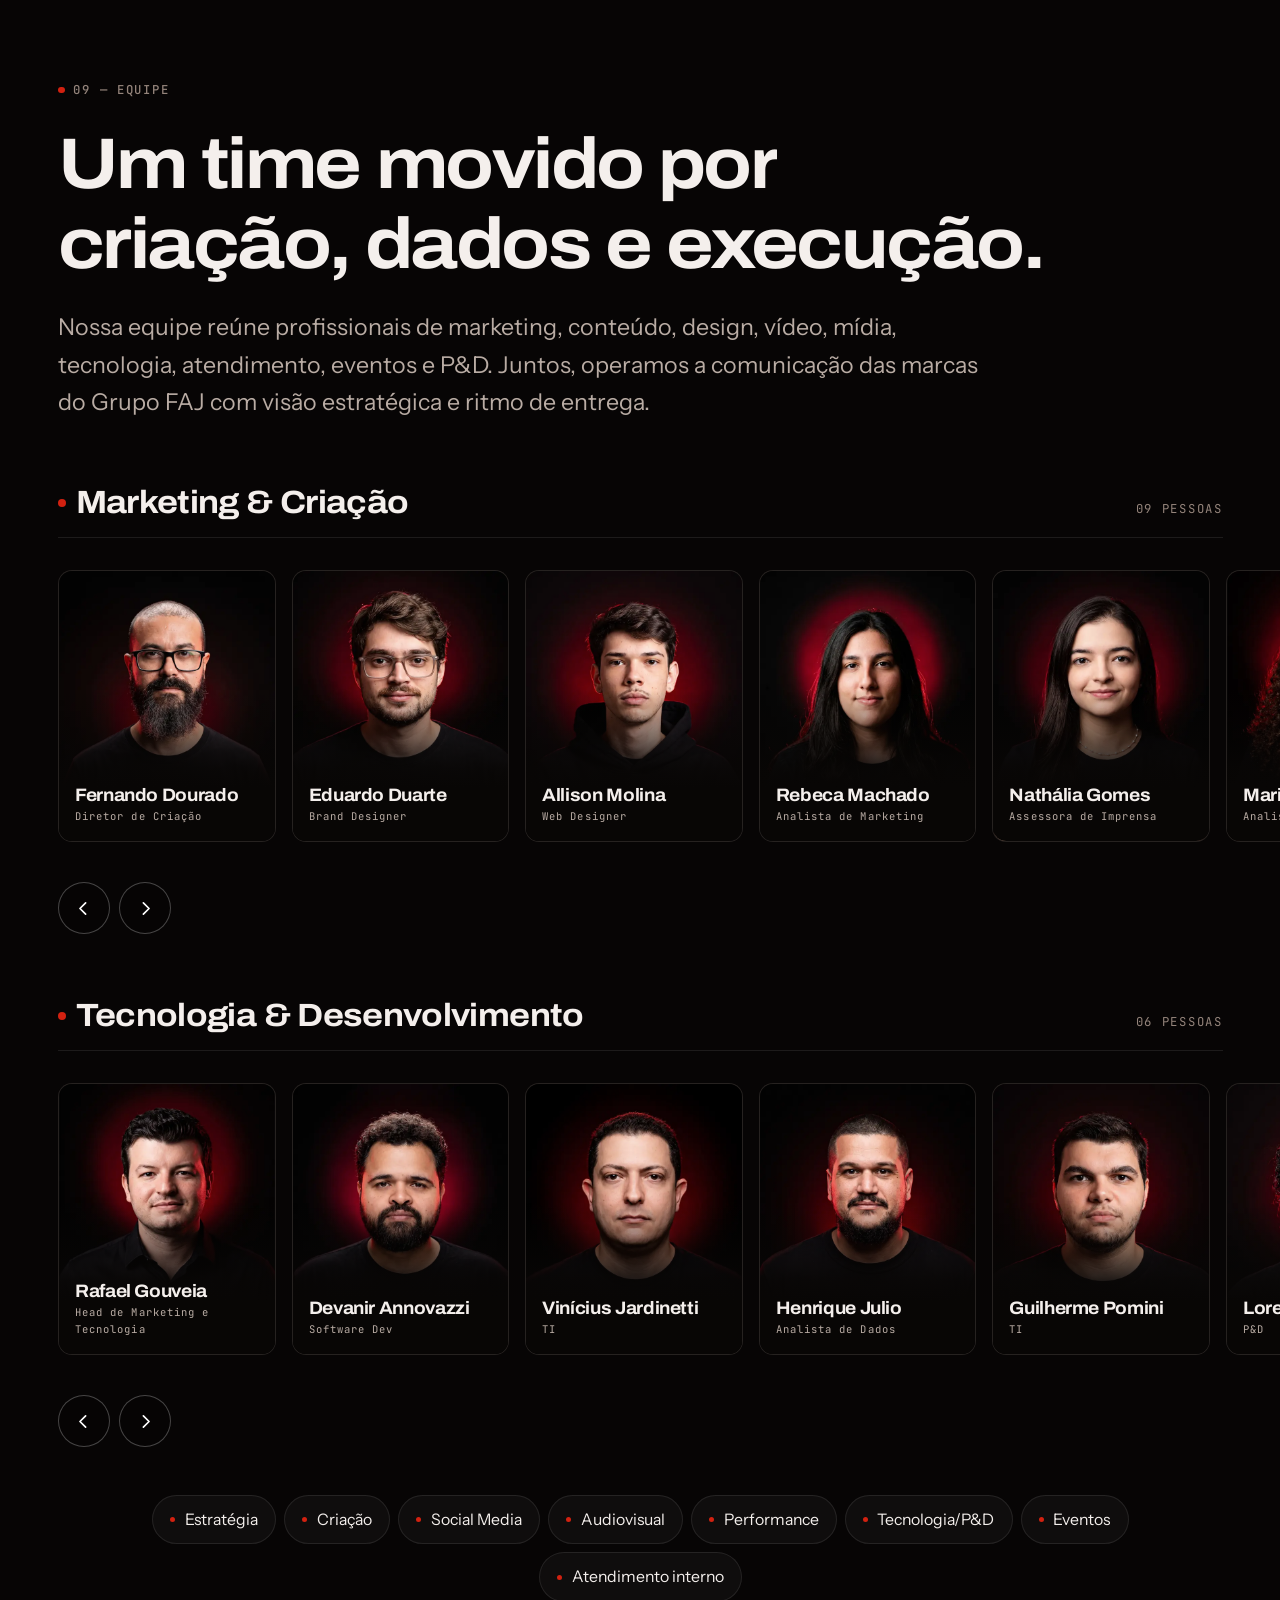
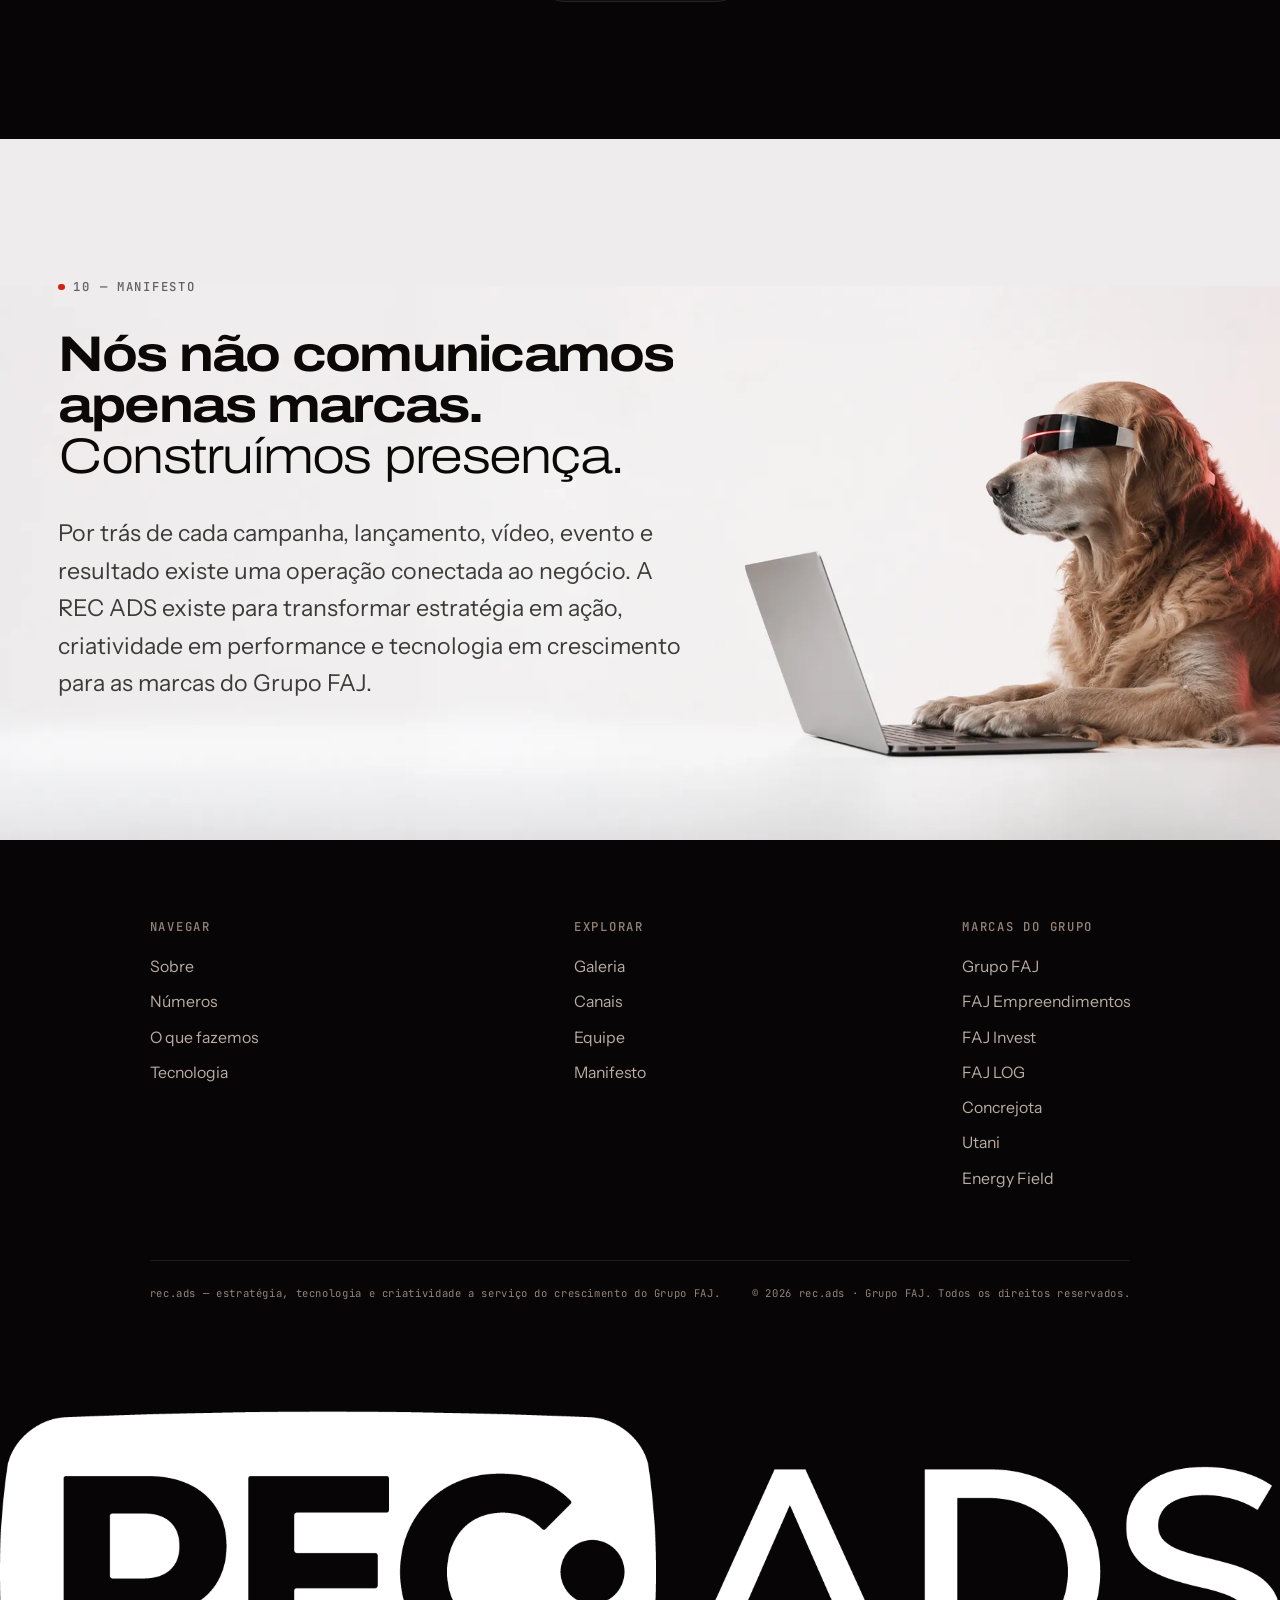
==== commit 966b429b: "Texto do manifesto volta para dentro da coluna, longe da Zoe Duas causas, uma minha.  A primeira: no" ====
--- a/docs/index.html
+++ b/docs/index.html
@@ -36,8 +36,8 @@
      navegador de quem ja' visitou guarda por muito mais. Sem a marca de versao
      a pagina continuava desenhando com a folha antiga depois de um ajuste.
      Subiu o numero, o arquivo e' outro endereco e todo mundo rebaixa. -->
-<link rel="stylesheet" href="assets/css/tokens.css?v=3">
-<link rel="stylesheet" href="assets/css/style.css?v=3">
+<link rel="stylesheet" href="assets/css/tokens.css?v=4">
+<link rel="stylesheet" href="assets/css/style.css?v=4">
 
 <script type="application/ld+json">
 {
@@ -936,6 +936,6 @@
   </button>
 </div>
 
-<script src="assets/js/main.js?v=3" defer></script>
+<script src="assets/js/main.js?v=4" defer></script>
 </body>
 </html>
--- a/docs/assets/css/style.css
+++ b/docs/assets/css/style.css
@@ -2110,10 +2110,21 @@
       teto de 900px. Sem ela a secao teria so' a altura do texto, e o cover
       cortaria a Zoe na vertical; com o teto, telas muito largas nao viram uma
       faixa alta demais.
-   2. O enquadramento ancora a direita. Quando a proporcao da tela nao bate com
-      a do arquivo, o cover corta as laterais — ancorado a direita, o corte sai
-      da area vazia da esquerda e a Zoe nunca perde um pedaco.
-   3. A segunda coluna da grade fica vazia, reservando a faixa dela. E' o que
+   2. A largura e' 100%, nao cover. O cover parece a escolha obvia, mas ele
+      cobre a caixa pelo lado que falta: assim que o texto deixa a secao mais
+      alta do que a proporcao do arquivo — e deixa, porque o padding da secao
+      sozinho ja' passa de 300px —, ele passa a escalar pela ALTURA e corta as
+      laterais. O corte sai da esquerda, que e' area vazia, mas arrasta a Zoe
+      junto: numa tela de 1474px ela saia dos 58,2% do arquivo para 54,8% da
+      tela, ~50px por cima da coluna do texto. Com 100% a imagem so' depende da
+      largura da tela, e a faixa reservada na grade vale sempre.
+      O teto de 2079px e' onde a imagem alcanca os 900px de altura do
+      min-height; passando dai' ela cresceria para fora da secao.
+   3. A ancora e' embaixo, nao no centro. Sobrando altura, a folga tem de ficar
+      em cima: a primeira linha do arquivo e' rgb(240,236,237), igual ao fundo
+      da secao, e a emenda desaparece. Embaixo a linha e' rgb(222,221,222) — a
+      sombra da mesa — e apareceria como um risco.
+   4. A segunda coluna da grade fica vazia, reservando a faixa dela. E' o que
       impede o texto de correr por cima da imagem.
 
    O webp tem 37 KB contra 452 KB do jpg; a primeira declaracao e' o jpg puro,
@@ -2125,8 +2136,8 @@
     background-image: image-set(
       url("../img/banner-full-zoe-tech.webp") type("image/webp"),
       url("../img/banner-full-zoe-tech.jpg") type("image/jpeg"));
-    background-size: cover;
-    background-position: right center;
+    background-size: min(100%, 2079px) auto;
+    background-position: right bottom;
     background-repeat: no-repeat;
   }
 
@@ -2145,14 +2156,21 @@
      diferentes: a Zoe ocupa 44vw contados da borda da TELA, e a coluna comeca
      na borda do .wrap. Sem o desconto, a calha entrava duas vezes na conta e a
      coluna do texto encolhia justamente nas telas largas — em 1920 ela ficava
-     com 460px, menos do que tinha em 1440. */
+     com 460px, menos do que tinha em 1440.
+
+     A medida da faixa sai do proprio arquivo: varrendo as colunas do banner, a
+     primeira que tem desenho e' a 1118 de 1920 — 58,2%. Sobra 41,8vw de arte a
+     direita, e os 44vw daqui sao essa faixa mais um respiro. O teto de 920px
+     acompanha o teto do background-size: acima de 2079px a imagem para de
+     crescer, e a faixa dela congela em 869px.
+
      A calha e' menor do que a das outras grades porque a coluna da direita nao
      tem conteudo: ela ja' e' espaco vazio, e o que a calha faz e' descontar
      duas vezes a mesma folga do lado do texto. Em 1300px isso custava 40px de
      medida — o bastante para o titulo quebrar uma palavra antes do desenho. */
   .manifesto__grid {
     display: grid;
-    grid-template-columns: minmax(0, 1fr) max(0px, calc(min(44vw, 820px) - var(--inicio)));
+    grid-template-columns: minmax(0, 1fr) max(0px, calc(min(44vw, 920px) - var(--inicio)));
     align-items: center;
     gap: var(--sp-3);
   }
